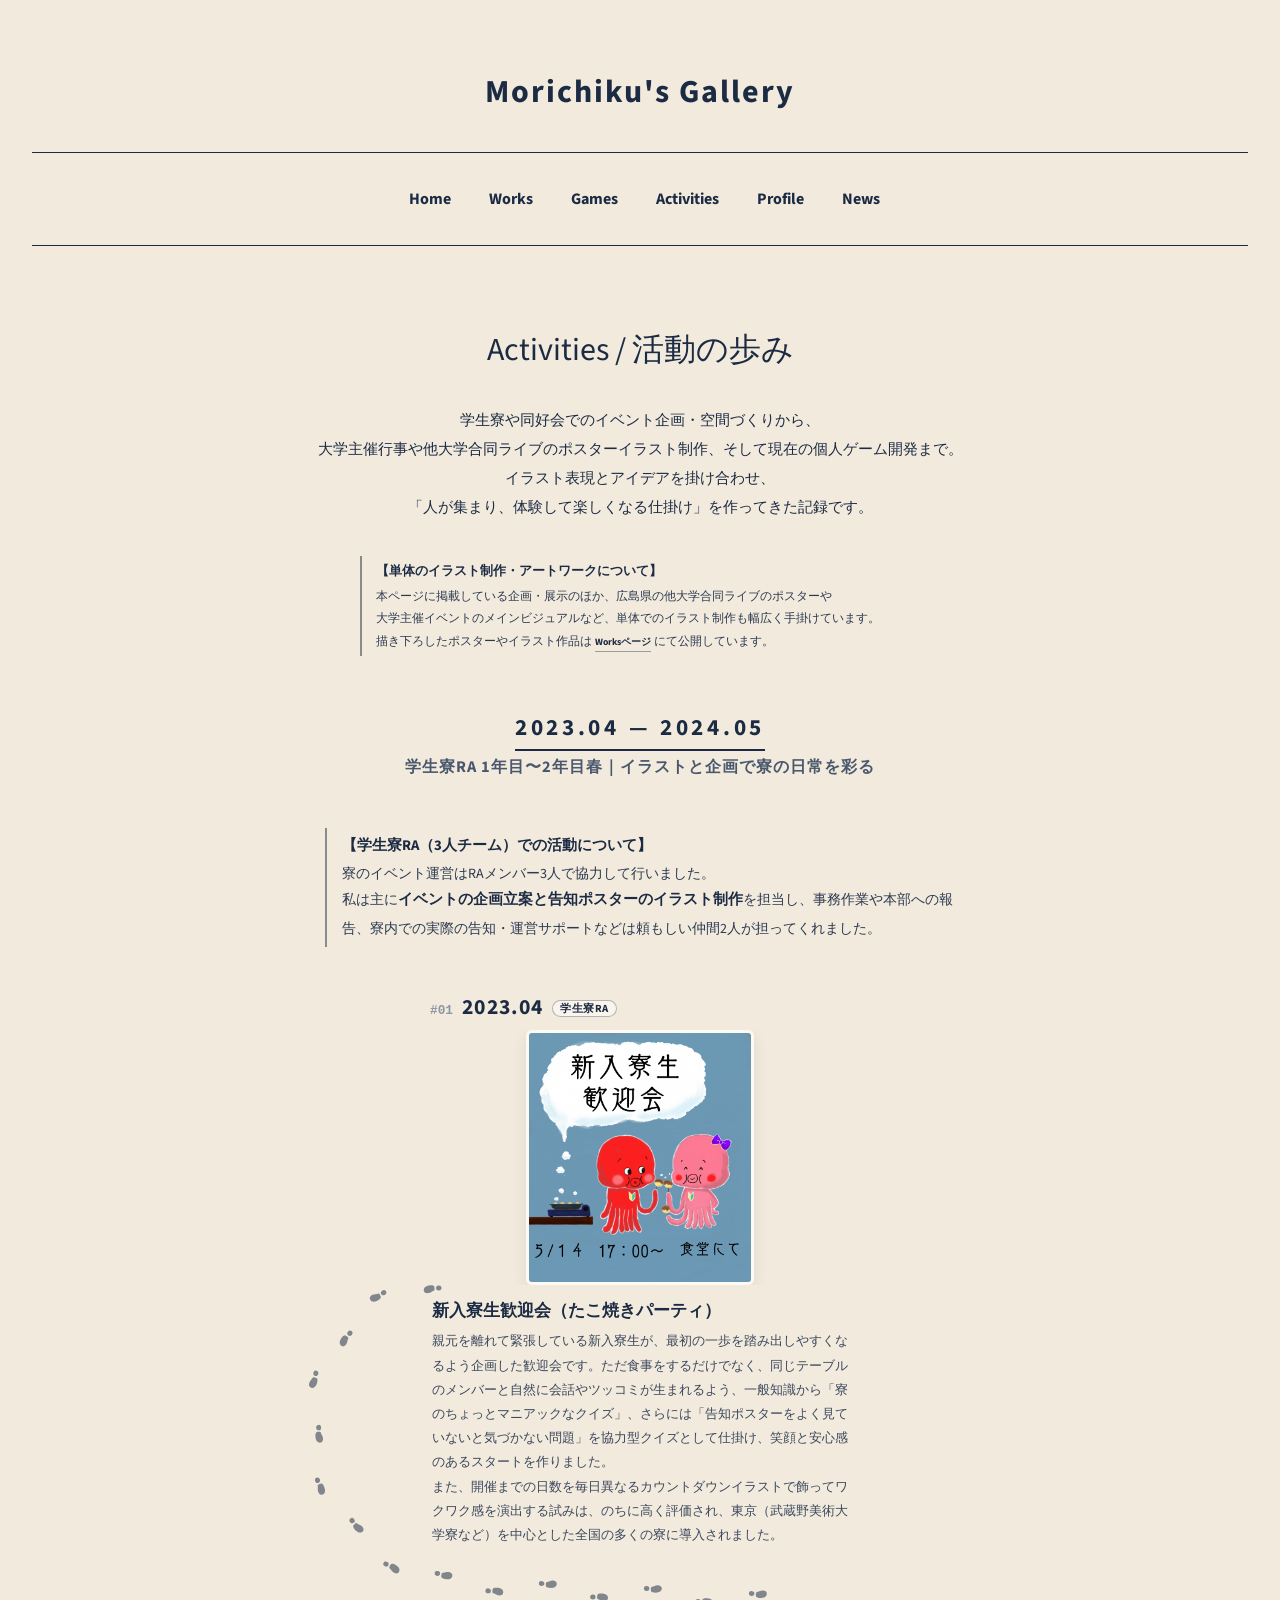
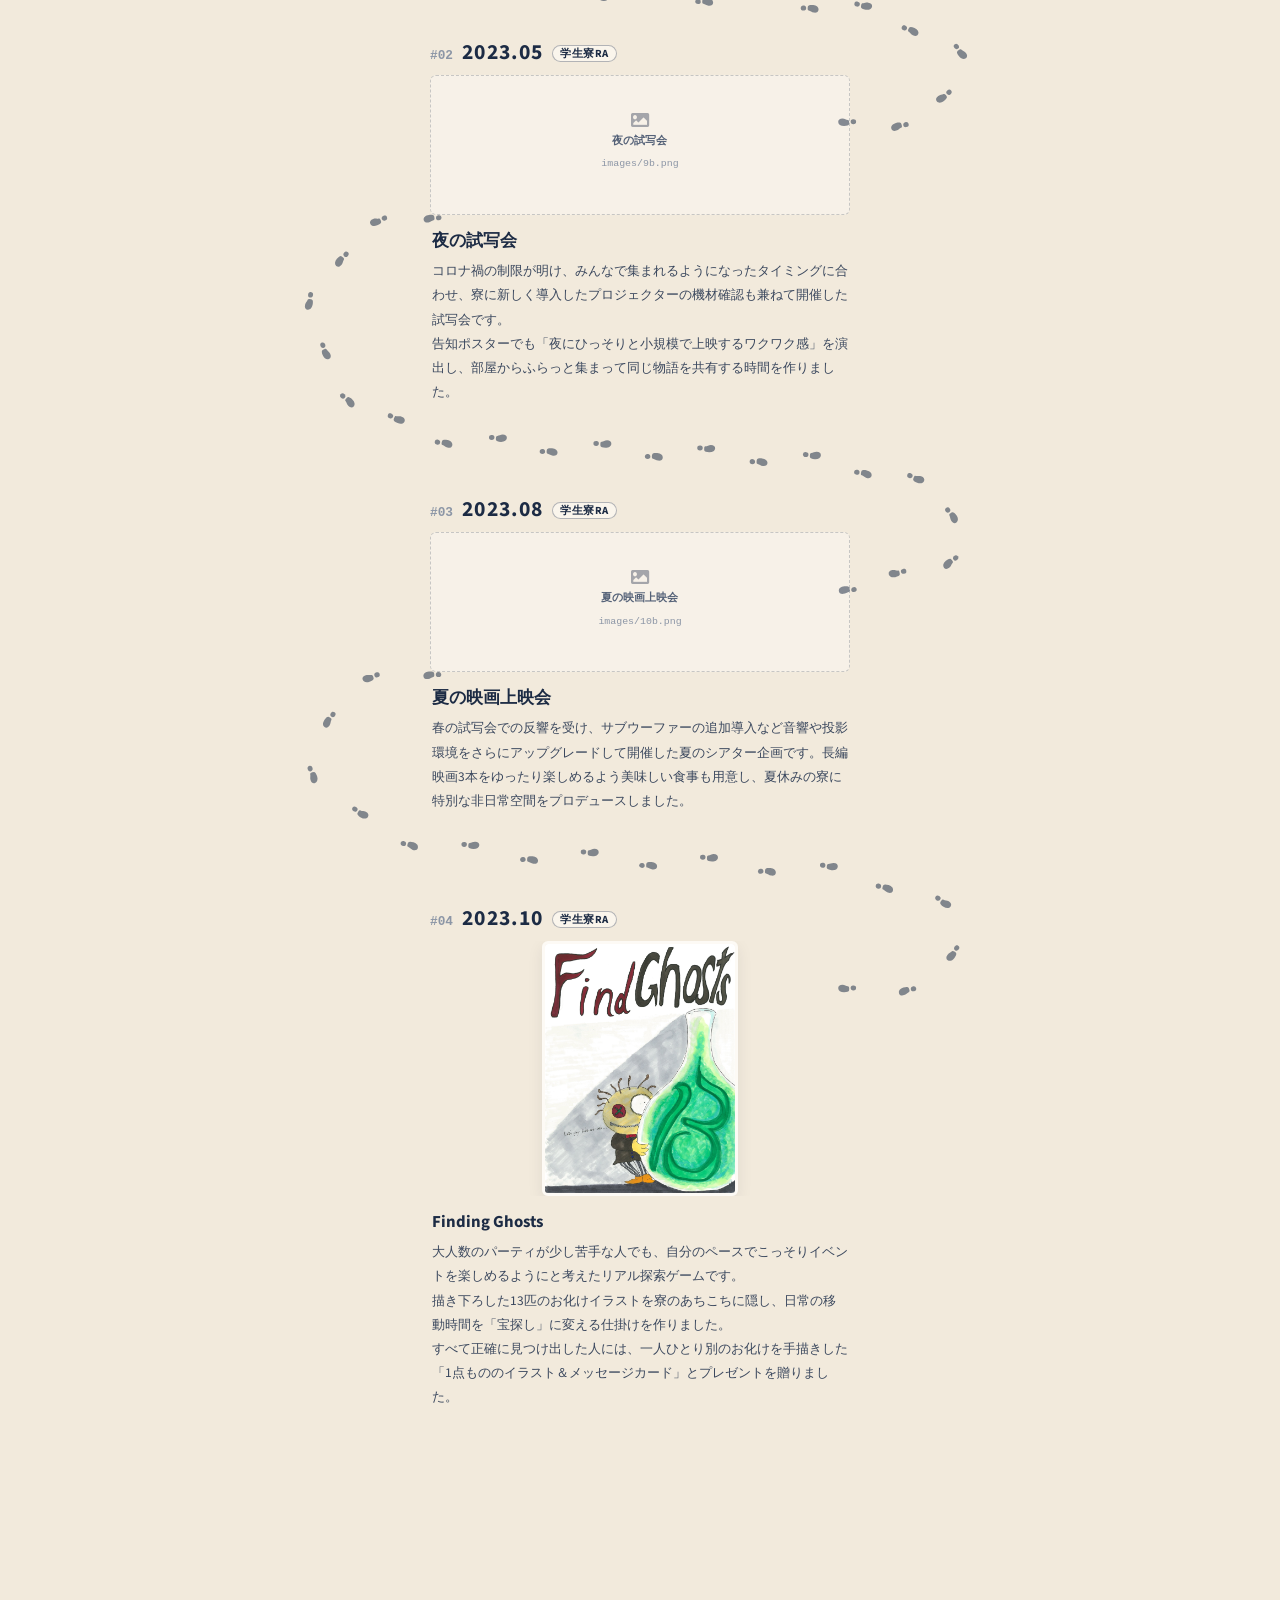
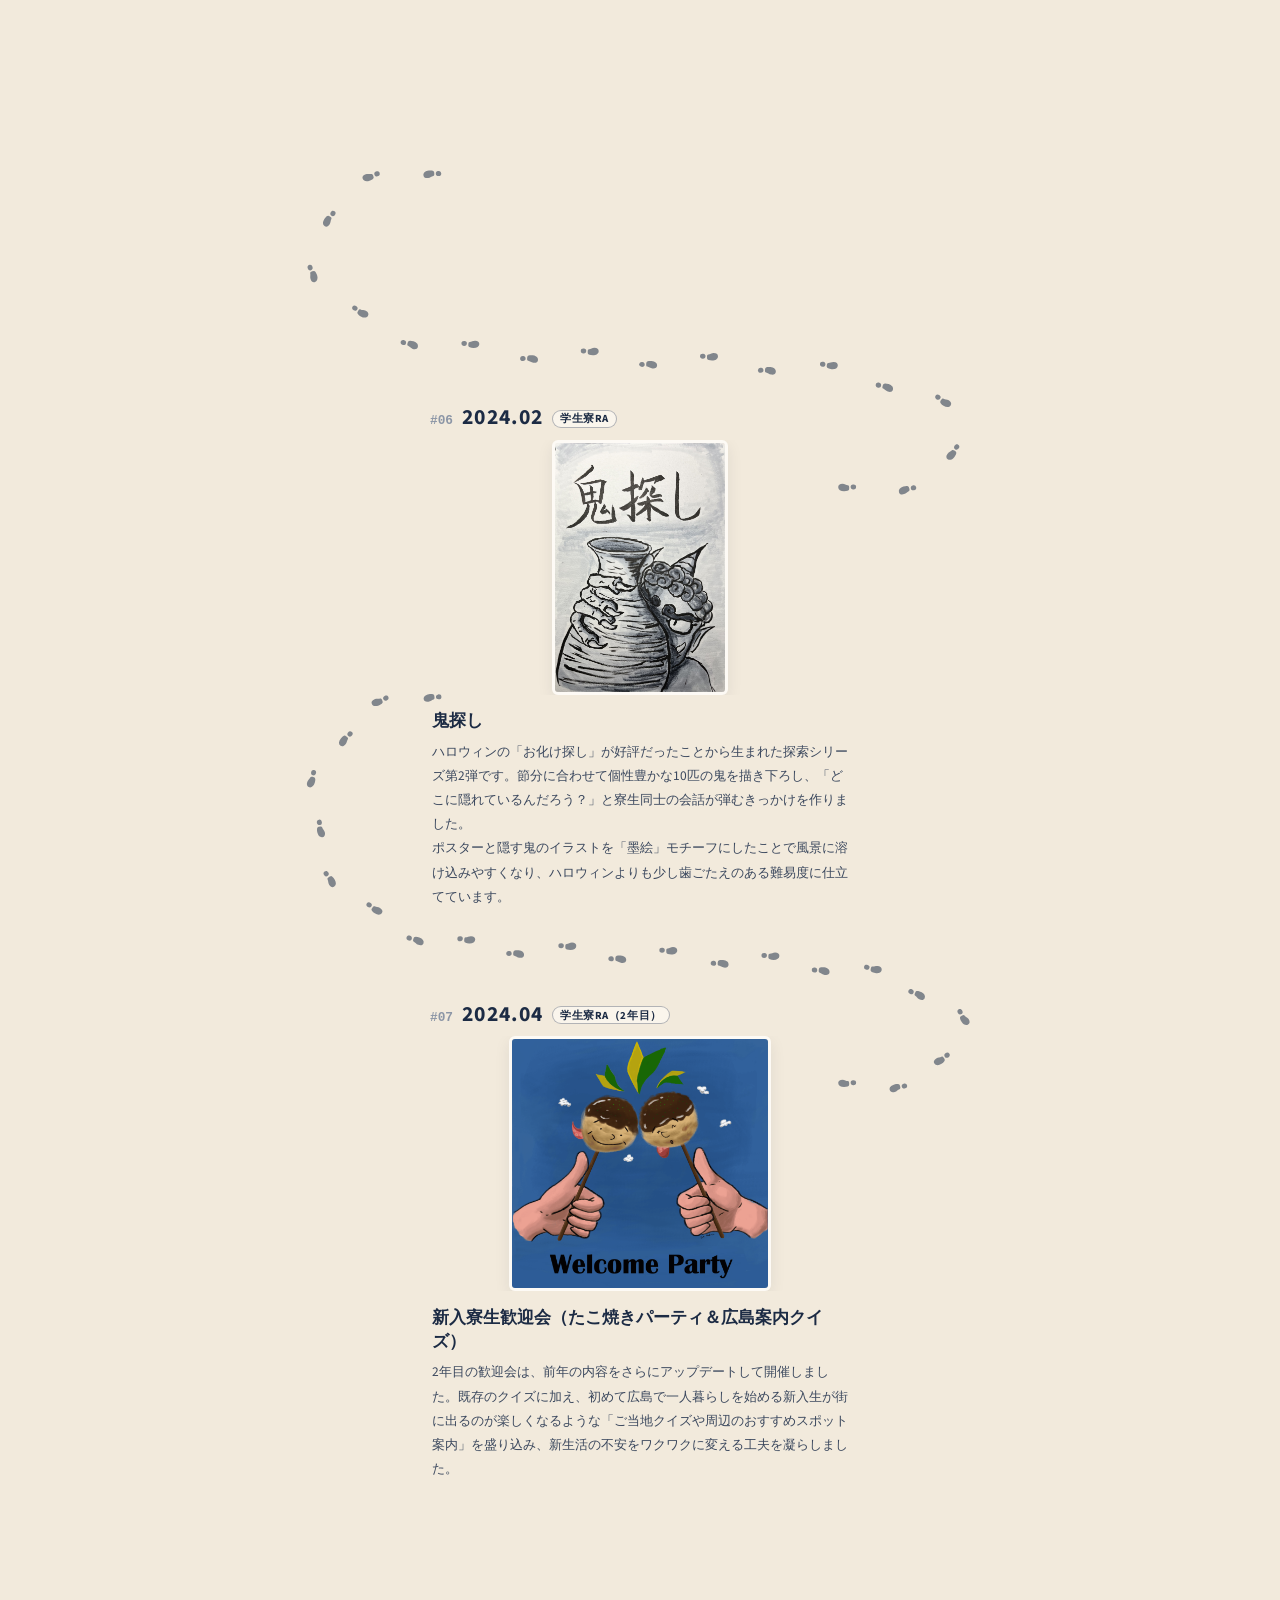
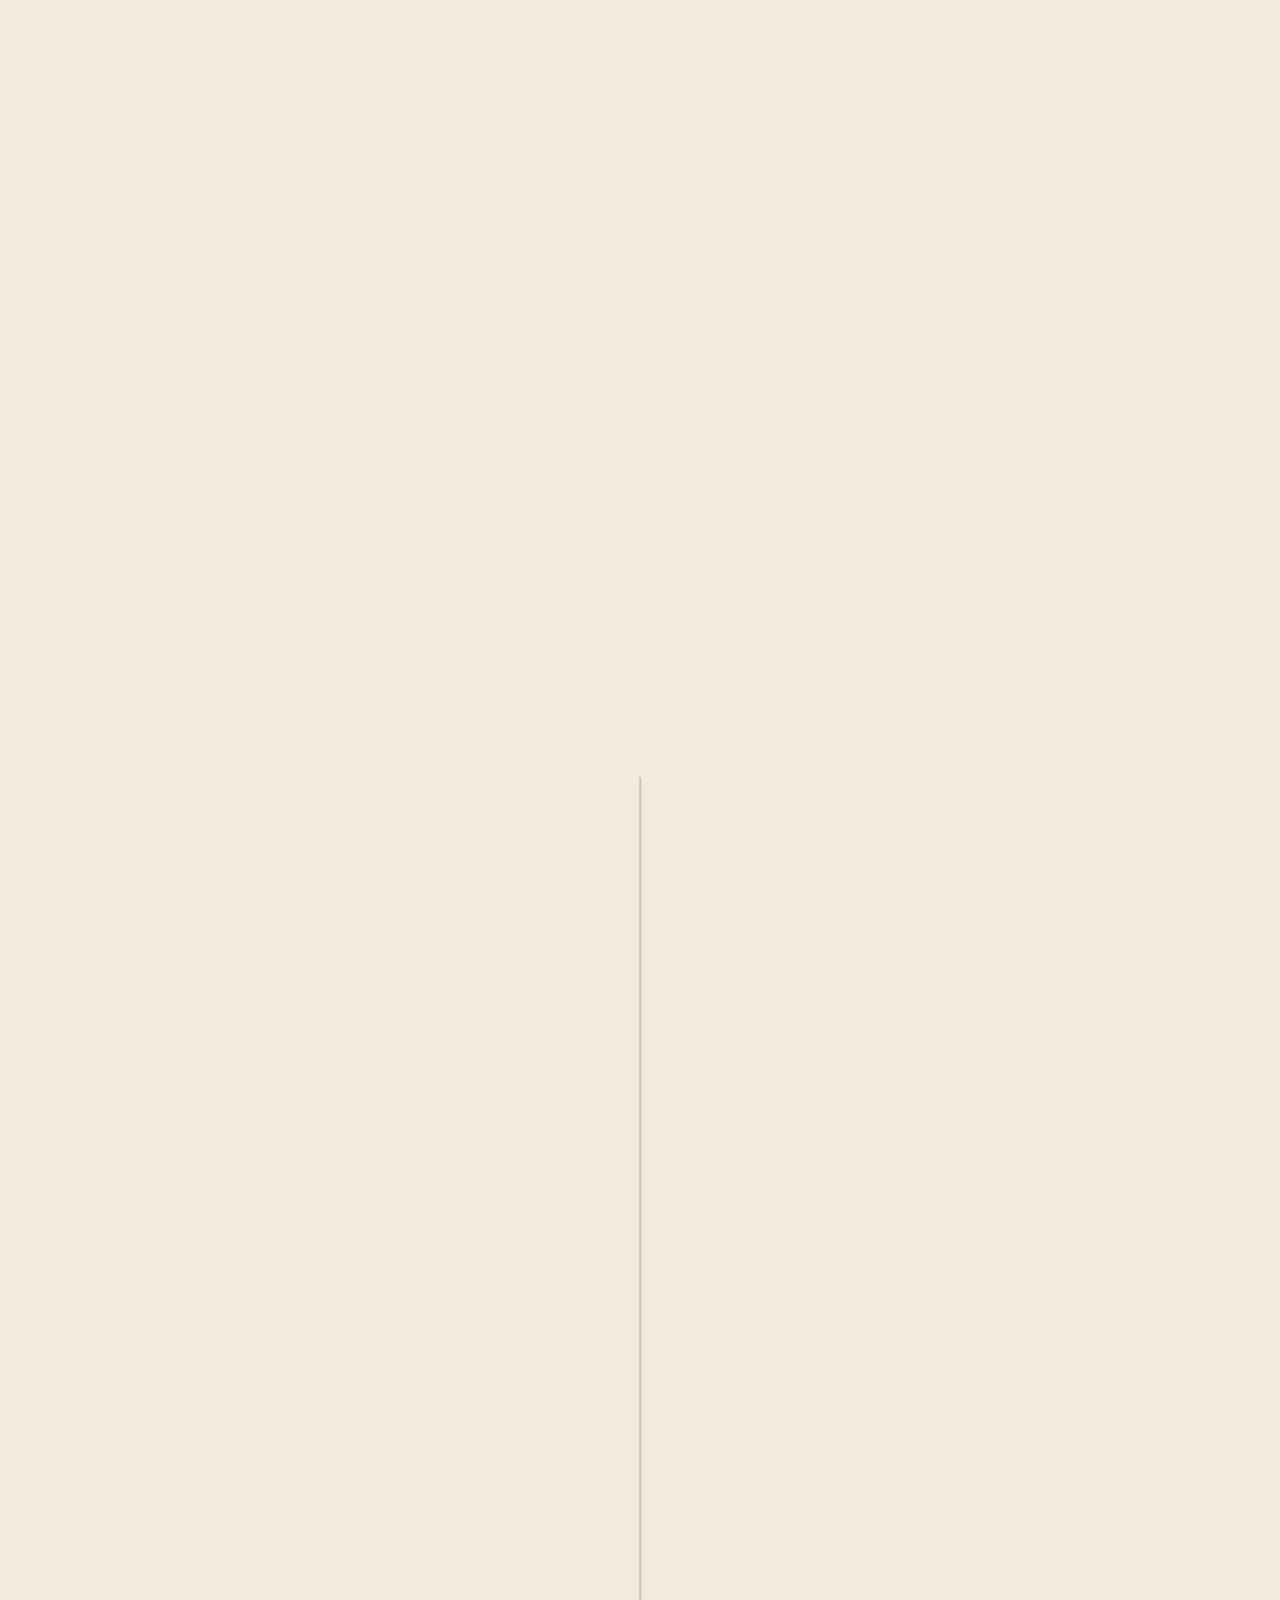
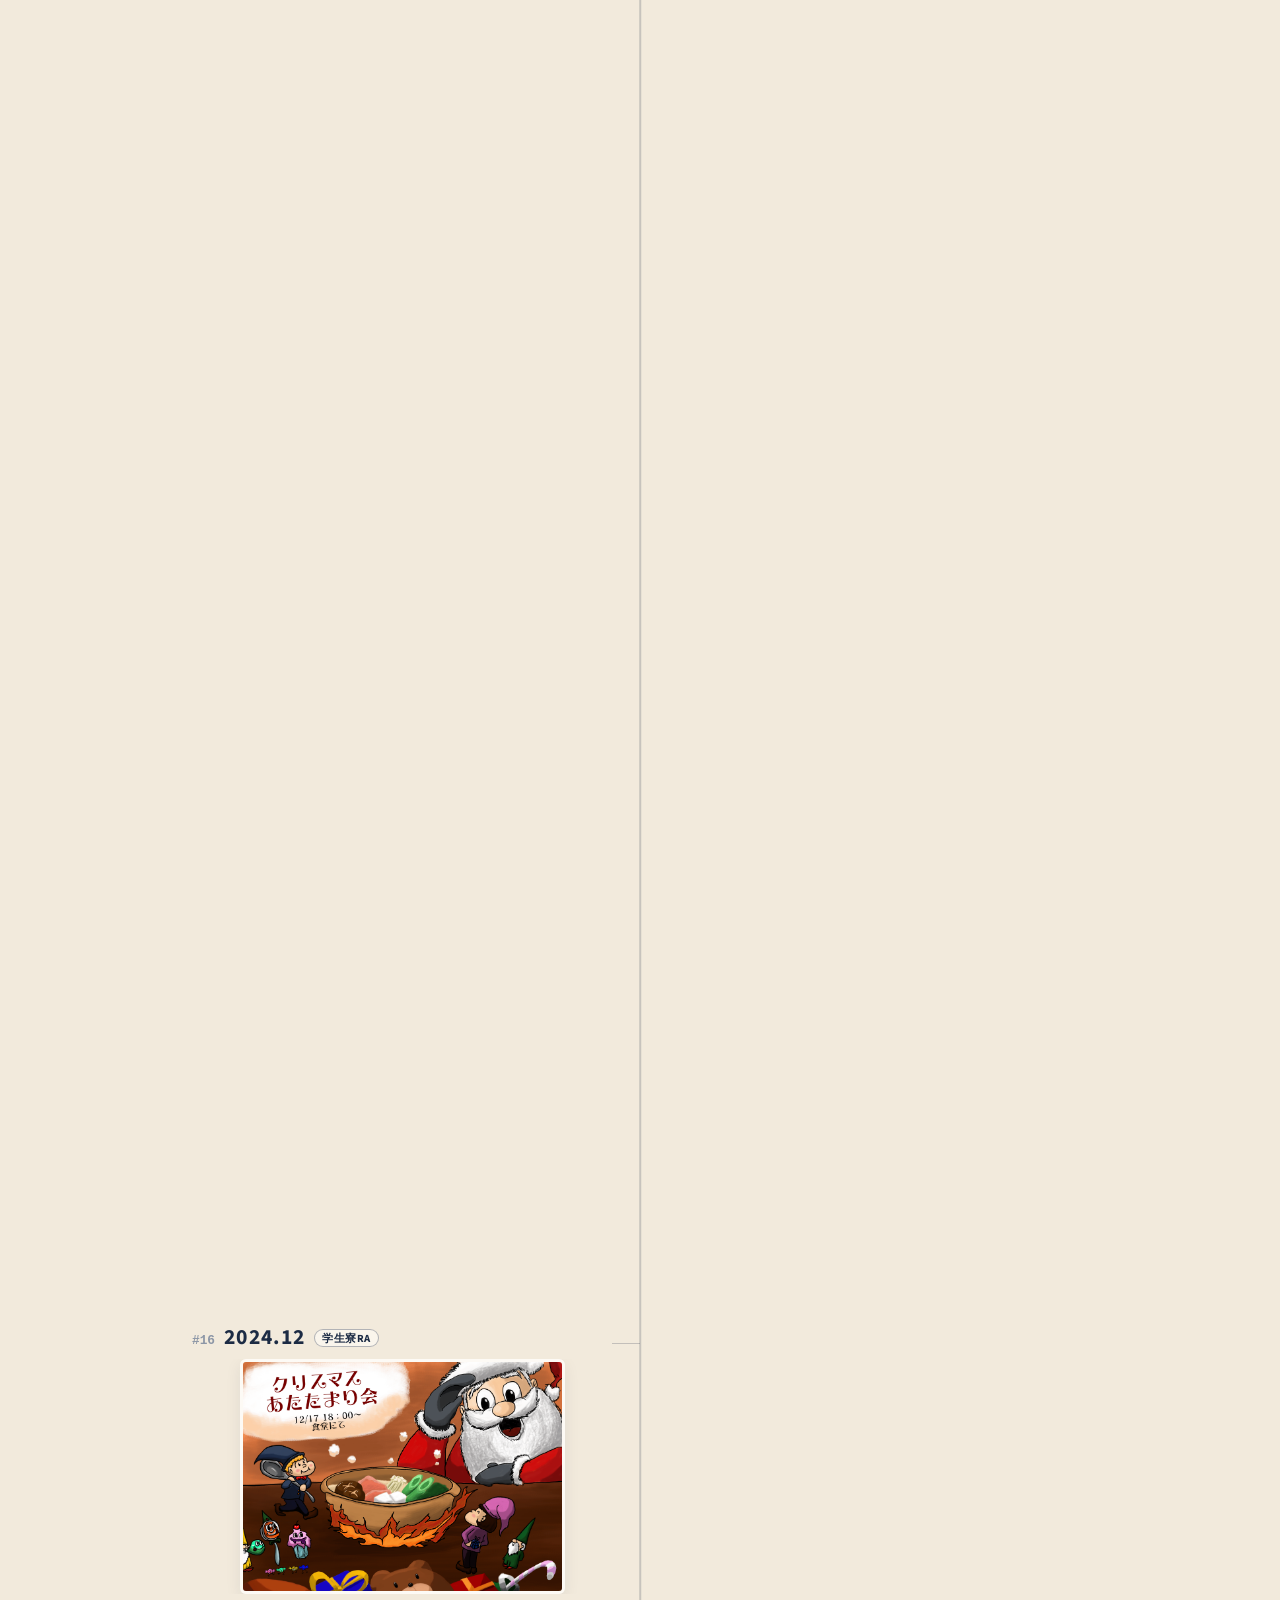
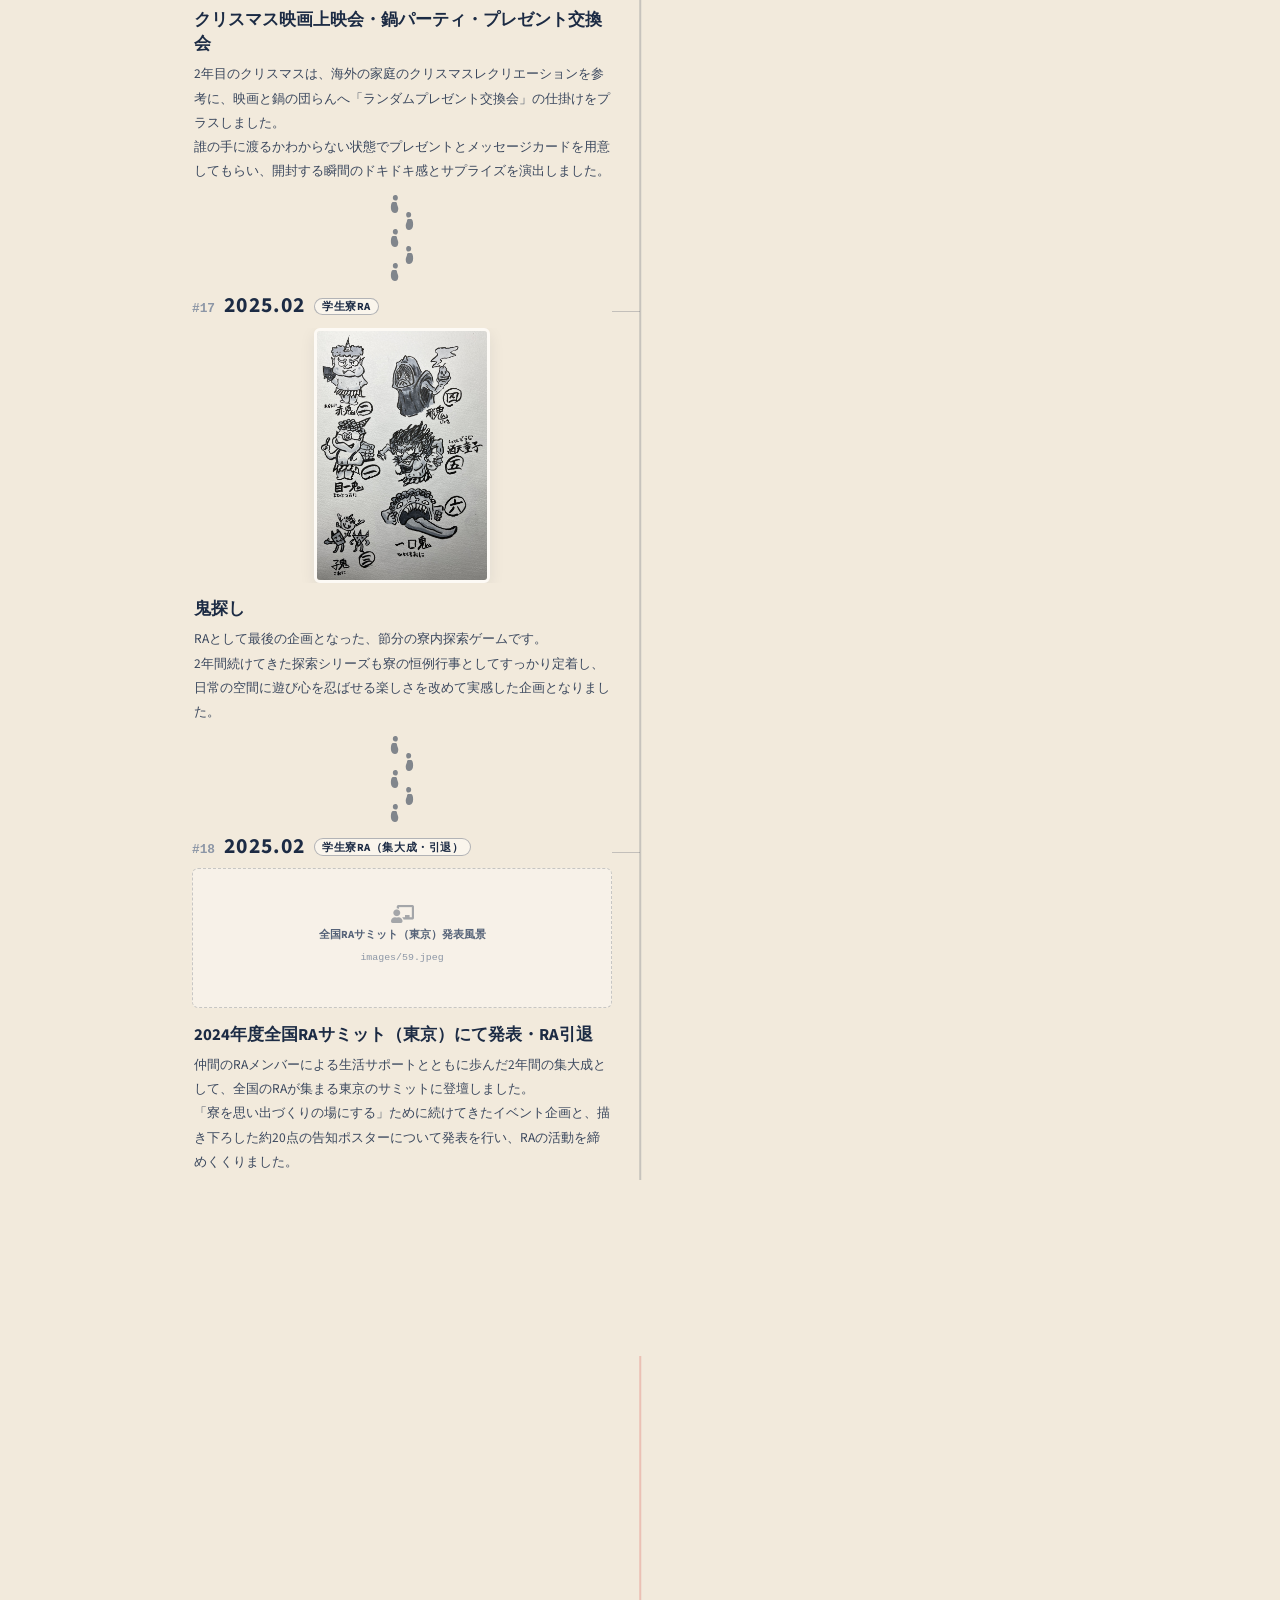
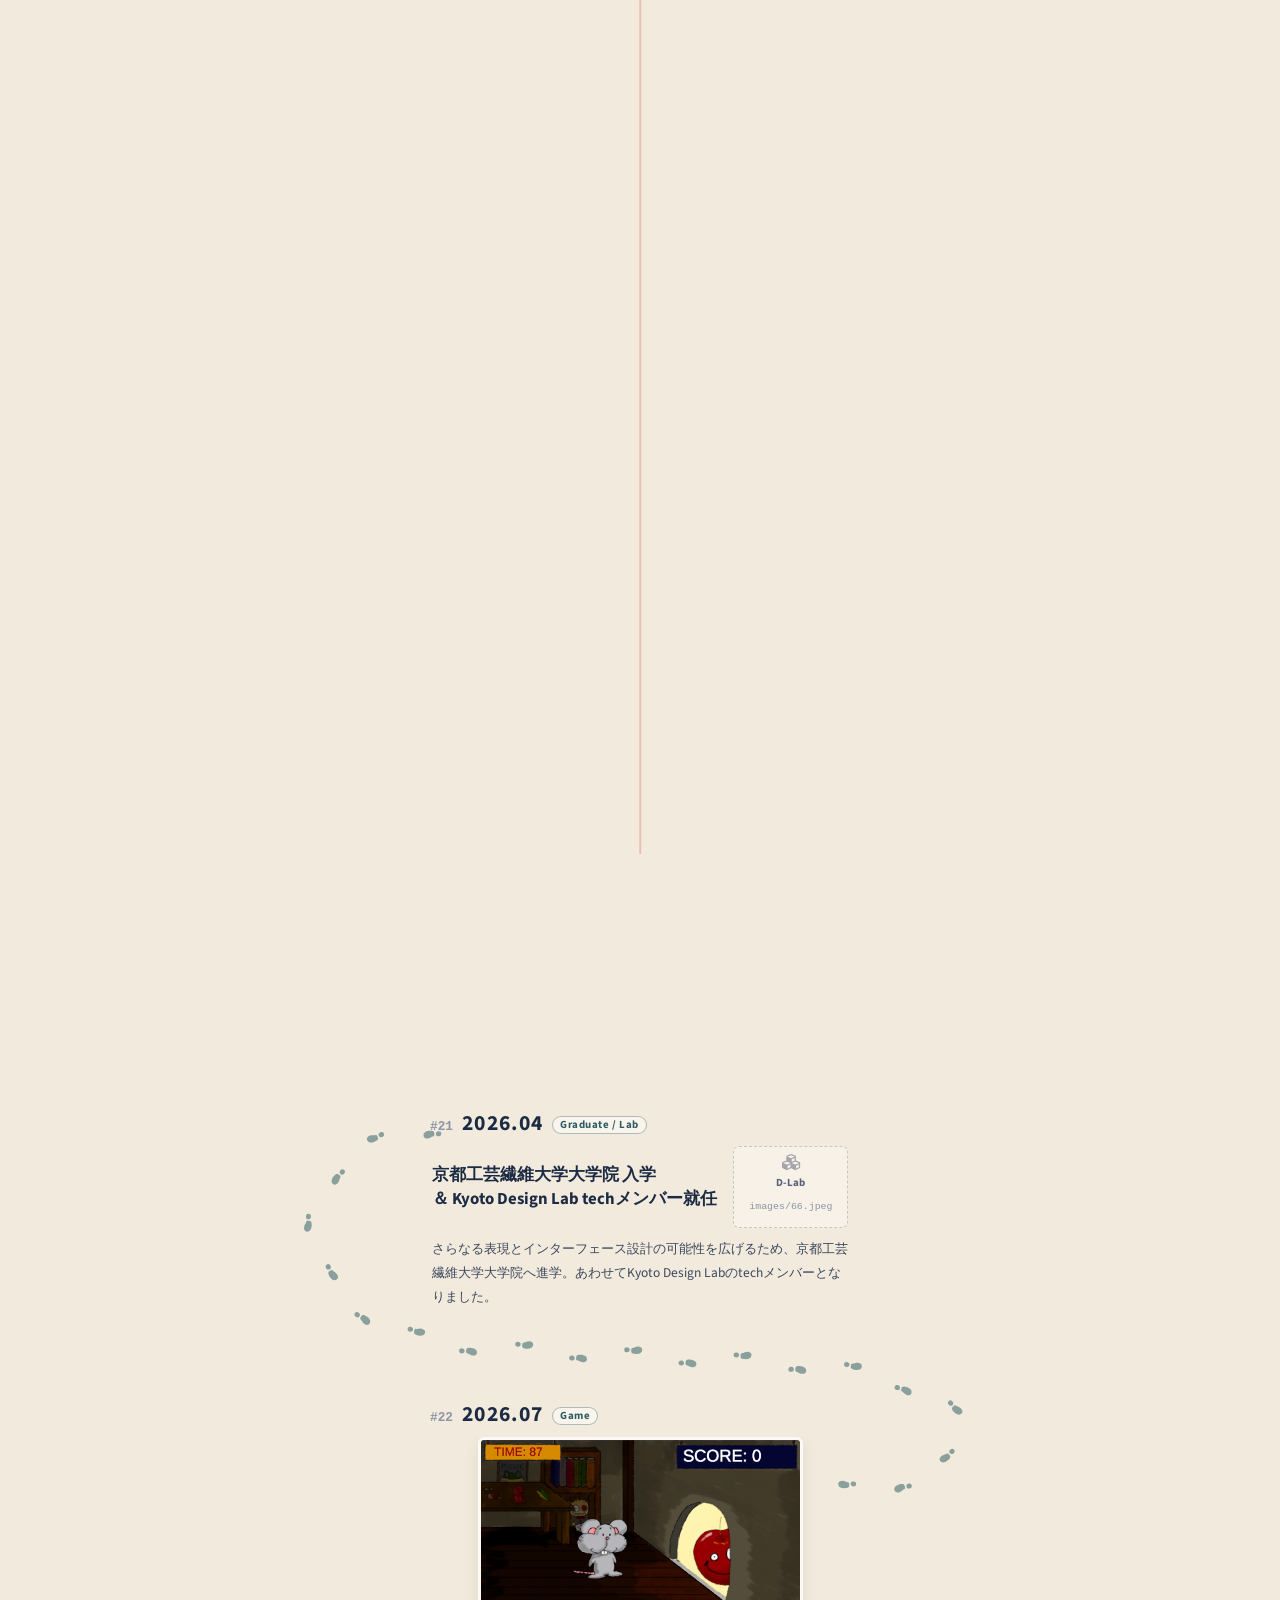
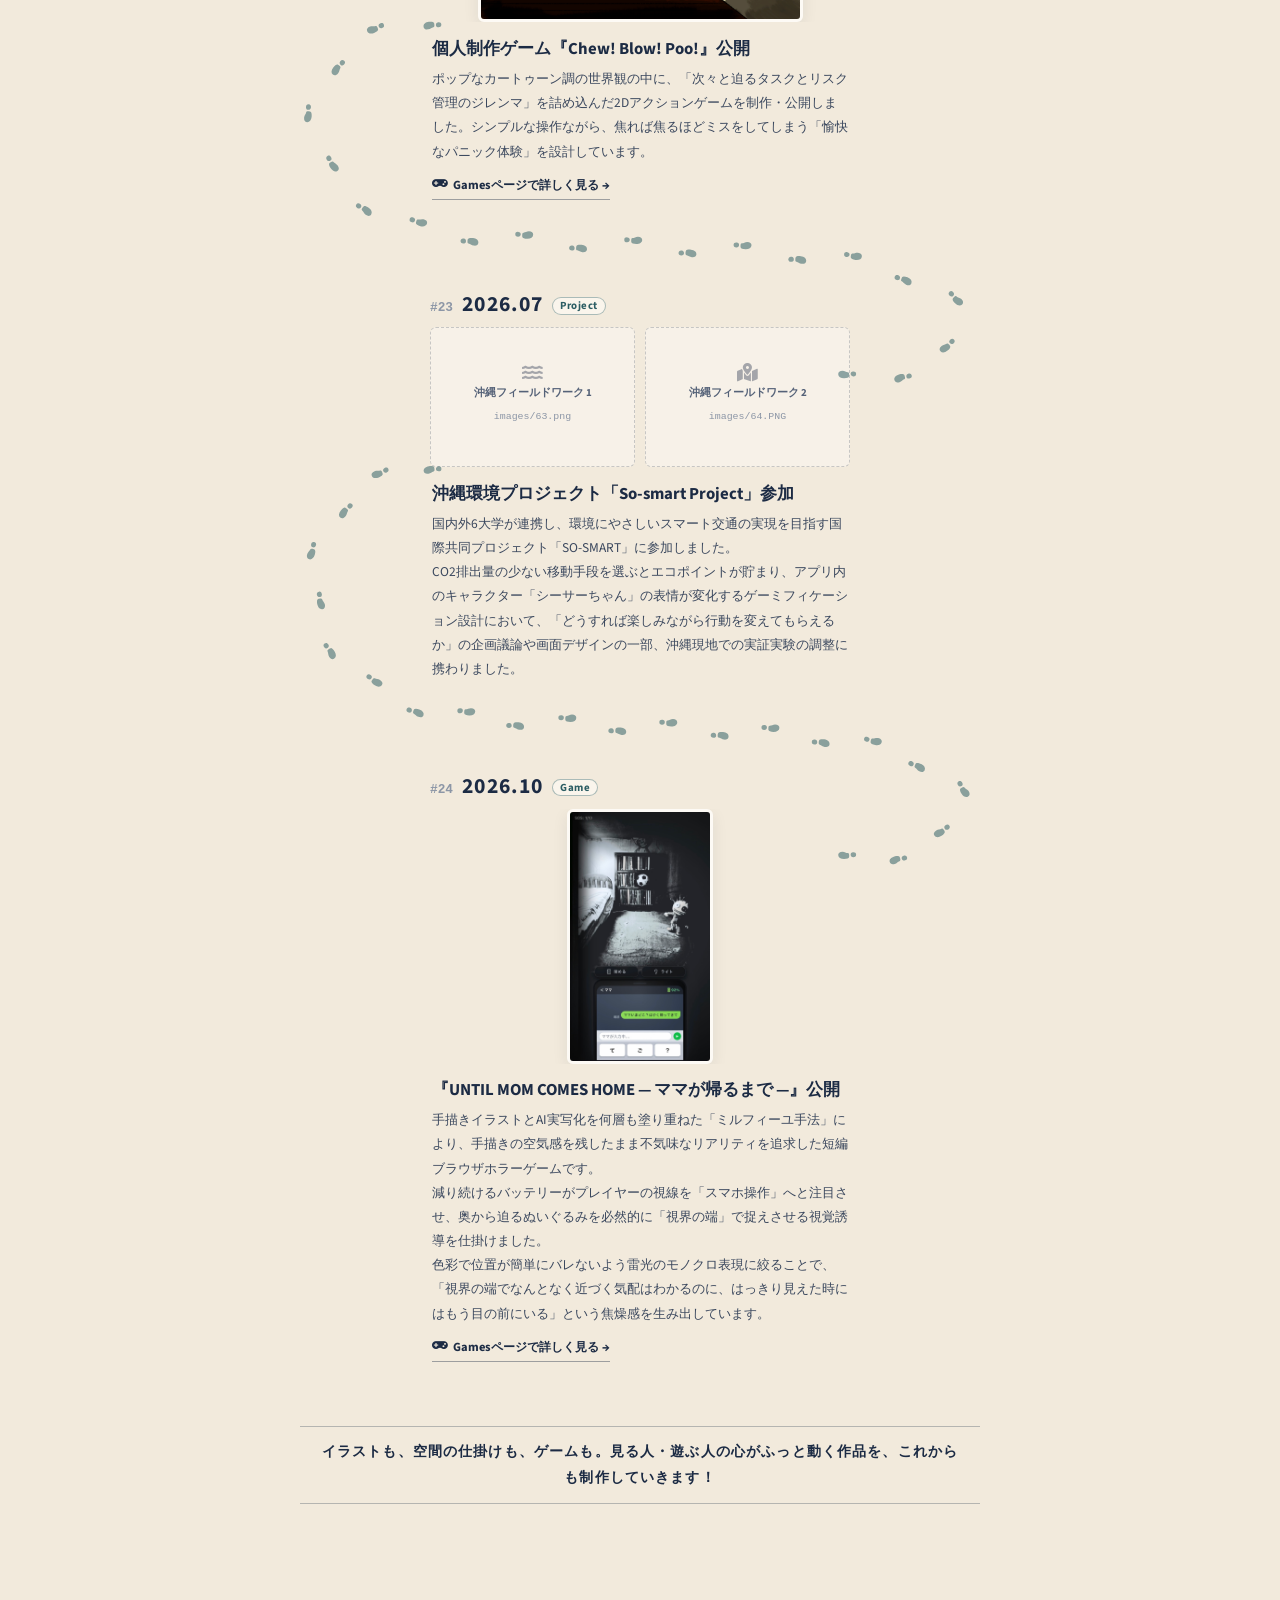
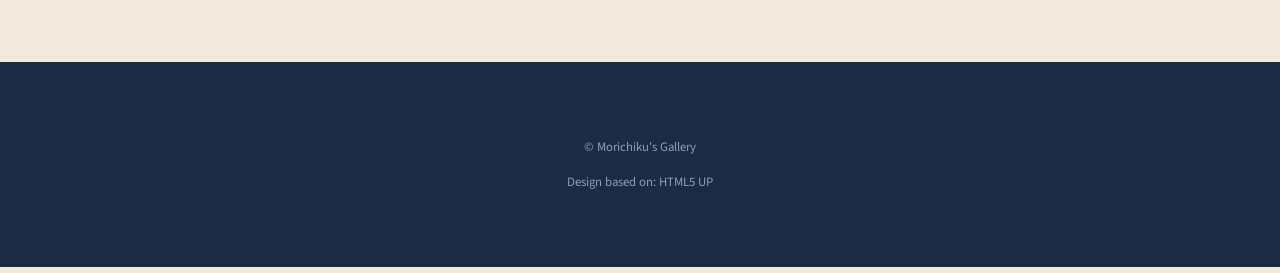
==== activities.html @ f057f8da "Create activities.html" ====
<!DOCTYPE HTML>
<html>
<head>
    <title>Activities - Morichiku's Gallery</title>
    <link rel="icon" type="image/png" href="images/kao.PNG">
    <link rel="apple-touch-icon" href="images/kao.PNG">
    <meta charset="utf-8" />
    <meta name="viewport" content="width=device-width, initial-scale=1, user-scalable=no" />
    <link rel="stylesheet" href="assets/css/main.css?v=3" />
    <style>
        /* =========================================
           Activities Page - Simplified & Clean Code
        ========================================= */
        body.page-activities { background-color: #f2eadc !important; }
        body.page-activities #main { max-width: 960px !important; }
        body.page-activities .global-nav a:hover { color: #d63d33; }
        body.page-activities .global-nav a::after { background-color: #d63d33; }

        .activities-intro {
            text-align: center;
            max-width: 660px;
            margin: 0 auto 2.5em auto;
            color: #1c2b44;
            font-size: 0.95em;
            line-height: 1.9;
        }
        /* 補足説明枠：基本スタイル */
        .team-credit-note {
            margin: -0.3em auto 3em auto;
            padding: 0.3em 0 0.3em 1.1em;
            border-left: 2.5px solid rgba(28, 43, 68, 0.5);
            line-height: 1.8;
            color: #2c3a52;
            position: relative;
            z-index: 2;
        }
        .team-credit-note strong {
            color: #1c2b44 !important;
            font-weight: bold;
            display: inline-block;
            margin-bottom: 0.2em;
        }
        /* 単体イラスト制作の補足枠：小さめ */
        .team-credit-note.note-artwork {
            max-width: 560px;
            font-size: 0.78em;
            border-left-width: 2px;
        }
        .team-credit-note.note-artwork strong {
            font-size: 1.02em;
        }
        /* 学生寮RA（3人チーム）の補足枠：単体イラスト枠より大きく、前回より少しだけ小さめ */
        .team-credit-note.note-ra-team {
            max-width: 630px;
            font-size: 0.88em;
        }
        .team-credit-note.note-ra-team strong {
            font-size: 1.05em;
        }

        .timeline-wrapper { position: relative; padding: 0.5em 0 2em 0; }

        /* フェーズ見出し（年代・サブタイトル）を大きめに調整 */
        .phase-divider {
            position: relative;
            z-index: 3;
            text-align: center;
            margin: 2.8em auto 2.4em auto;
            background: #f2eadc;
            padding: 0.8em 1.8em;
            display: table;
        }
        .phase-divider:first-child { margin-top: 0; }
        .phase-period {
            font-size: 1.45em;
            font-weight: bold;
            letter-spacing: 0.16em;
            color: #1c2b44;
            border-bottom: 2px solid #1c2b44;
            padding-bottom: 5px;
        }
        .phase-label {
            display: block;
            font-size: 1.02em;
            color: #4a586e;
            margin-top: 0.55em;
            letter-spacing: 0.06em;
            font-weight: bold;
        }

        .branch-guide {
            position: relative;
            z-index: 3;
            display: flex;
            justify-content: space-between;
            max-width: 520px;
            margin: -0.2em auto 1.8em auto;
            font-size: 0.82em;
            font-weight: bold;
            letter-spacing: 0.08em;
        }
        .branch-guide span { background: #f2eadc; padding: 0.15em 0.8em; }
        .branch-left { color: #1c2b44; }
        .branch-right { color: #d63d33; }

        /* 1列フェーズ（日付→画像→下に説明文） */
        .timeline-single {
            position: relative;
            z-index: 1;
            display: flex;
            flex-direction: column;
        }
        .timeline-single::before {
            display: none;
        }
        .timeline-parallel::before,
        .timeline-right-only::before {
            content: '';
            position: absolute;
            top: 0;
            bottom: 0;
            left: 50%;
            transform: translateX(-50%);
            width: 1.5px;
            background: rgba(28, 43, 68, 0.2);
            z-index: 0;
        }
        .timeline-right-only::before { background: rgba(214, 61, 51, 0.24); }

        .tl-node.center-node {
            width: calc(50% - 28px);
            margin: 0 auto;
            background: #f2eadc;
            padding: 0.4em 0;
            position: relative;
            z-index: 2;
        }

        /* 1列区間のS字足跡SVG */
        .s-curve-connector {
            width: 100%;
            height: 380px;
            margin-top: -185px;
            margin-bottom: -115px;
            display: block;
            position: relative;
            z-index: 3;
            pointer-events: none;
            overflow: visible;
        }

        .branch-connector-svg {
            width: 100%;
            max-width: 560px;
            height: 64px;
            margin: -0.4em auto 0.4em auto;
            display: block;
            position: relative;
            z-index: 2;
        }
        .branch-connector-svg .branch-line { fill: none; stroke-width: 1.5; }

        /* 2列並走フェーズ */
        .timeline-parallel,
        .timeline-right-only {
            position: relative;
            z-index: 1;
            display: grid;
            grid-template-columns: calc(50% - 28px) calc(50% - 28px);
            justify-content: space-between;
            align-items: stretch;
        }
        .timeline-right-only { align-items: start; }
        .parallel-stream-col { display: flex; flex-direction: column; width: 100%; }
        .parallel-stream-col.left-stream { grid-column: 1; }
        .parallel-stream-col.right-stream { grid-column: 2; }

        .tl-node.left-node,
        .tl-node.right-node { width: 100%; position: relative; z-index: 2; }
        .tl-node.left-node::before,
        .tl-node.right-node::before {
            content: '';
            position: absolute;
            top: 18px;
            width: 28px;
            height: 1px;
            background: rgba(28, 43, 68, 0.22);
            z-index: 1;
        }
        .tl-node.left-node::before { right: -28px; }
        .tl-node.right-node::before { left: -28px; background: rgba(214, 61, 51, 0.28); }

        .col-straight-steps {
            width: 240px;
            height: 100px;
            margin: 0.3em auto;
            display: block;
            overflow: visible;
        }
        .club-continuation-bridge {
            flex: 1;
            width: 100%;
            display: flex;
            justify-content: center;
            align-items: stretch;
            padding-top: 0.4em;
            min-height: 800px;
        }
        .club-continuous-svg { width: 240px; height: 100%; display: block; overflow: visible; }

        /* 足跡アニメーション（ゆっくり出現） */
        .step-fp, .bridge-step {
            opacity: 0;
            transform-box: fill-box;
            transform-origin: center;
            transform: scale(0.25);
            transition: opacity 0.9s cubic-bezier(0.22, 1, 0.36, 1),
                        transform 0.9s cubic-bezier(0.34, 1.56, 0.64, 1);
        }
        .observe-steps.is-visible .step-fp,
        .bridge-step.is-step-visible {
            opacity: 0.52;
            transform: scale(1);
        }
        .fp-ra { fill: #1c2b44; }
        .fp-club { fill: #d63d33; }
        .fp-grad { fill: #2c5d63; }

        /* ヘッダー・日付 */
        .node-meta {
            display: flex;
            align-items: baseline;
            flex-wrap: wrap;
            gap: 9px;
            margin-bottom: 0.55em;
            line-height: 1.2;
        }
        .node-num {
            font-family: "Courier New", monospace;
            font-size: 0.8em;
            font-weight: bold;
            color: #8c96a6;
        }
        .node-date {
            font-size: 1.35em;
            font-weight: bold;
            color: #1c2b44;
            letter-spacing: 0.06em;
            font-family: "Source Sans Pro", Helvetica, sans-serif;
        }
        .node-cat {
            font-size: 0.68em;
            font-weight: bold;
            padding: 0.12em 0.65em;
            border-radius: 20px;
            letter-spacing: 0.05em;
            transform: translateY(-2px);
        }
        .cat-ra { color: #1c2b44; border: 1px solid rgba(28, 43, 68, 0.32); background: rgba(253, 250, 245, 0.65); }
        .cat-club { color: #d63d33; border: 1px solid rgba(214, 61, 51, 0.38); background: rgba(253, 250, 245, 0.65); }
        .cat-grad { color: #2c5d63; border: 1px solid rgba(44, 93, 99, 0.38); background: rgba(253, 250, 245, 0.65); }

        /* 画像枠（元比率維持・1列と2列でサイズ統一） */
        .node-visuals {
            display: grid;
            gap: 10px;
            margin-bottom: 0.9em;
            align-items: start;
        }
        .node-visuals.cols-1 { grid-template-columns: 1fr; }
        .node-visuals.cols-2 { grid-template-columns: repeat(2, 1fr); }
        /* 同好会展示用：上1枚＋下2枚 */
        .node-visuals.cols-3 { grid-template-columns: repeat(2, 1fr); gap: 10px; }
        .node-visuals.cols-3 .visual-frame:first-child { grid-column: 1 / -1; }
        /* ハロウィン3大企画ポスター用：横3枚並び */
        .node-visuals.cols-3-row { grid-template-columns: repeat(3, 1fr); gap: 8px; align-items: center; }

        .node-sub-visuals {
            display: grid;
            grid-template-columns: repeat(2, 1fr);
            gap: 10px;
            width: 84%;
            margin: -0.2em auto 0.9em auto;
        }
        .visual-frame {
            position: relative;
            width: 100%;
            border-radius: 6px;
            overflow: hidden;
            display: flex;
            align-items: center;
            justify-content: center;
        }
        .visual-frame img {
            width: auto;
            max-width: 325px;
            height: auto;
            max-height: 255px;
            border-radius: 6px;
            border: 3px solid #fdfaf5;
            box-shadow: 0 5px 16px rgba(28, 43, 68, 0.08);
            display: block;
            margin: 0 auto;
        }
        .node-visuals.cols-3 .visual-frame:first-child img { max-width: 325px; max-height: 245px; }
        .node-visuals.cols-2 .visual-frame img,
        .node-visuals.cols-3 .visual-frame:not(:first-child) img { max-width: 100%; max-height: 185px; }
        .node-visuals.cols-3-row .visual-frame img { max-width: 100%; max-height: 165px; }
        .node-sub-visuals .visual-frame img { max-width: 100%; max-height: 135px; }

        /* Kyoto Design Lab（#21）：タイトルのすぐ右隣に小さな画像枠を配置 */
        .lab-title-row {
            display: flex;
            align-items: center;
            justify-content: space-between;
            gap: 14px;
            margin-bottom: 0.55em;
        }
        .lab-title-row .node-title {
            margin: 0 !important;
            flex: 1;
        }
        .lab-title-row .small-lab-inline {
            width: auto;
            max-width: 125px;
            flex-shrink: 0;
        }
        .lab-title-row .small-lab-inline img {
            max-width: 125px;
            max-height: 88px;
            border-width: 2.5px;
        }
        .lab-title-row .small-lab-inline.is-placeholder {
            width: 115px;
            min-height: 76px;
            padding: 0.4em;
        }
        /* スマホ表示時の2列区間見出しラベル（PCでは非表示） */
        .mobile-stream-label {
            display: none;
        }

        .visual-frame.is-placeholder {
            background: rgba(253, 250, 245, 0.45);
            border: 1.5px dashed rgba(28, 43, 68, 0.22);
            min-height: 140px;
            flex-direction: column;
            padding: 1em 0.6em;
            text-align: center;
        }
        .node-sub-visuals .visual-frame.is-placeholder { min-height: 92px; padding: 0.6em; }
        .placeholder-info { display: none; flex-direction: column; align-items: center; }
        .visual-frame.is-placeholder .placeholder-info { display: flex; }
        .placeholder-info i { font-size: 1.15em; color: rgba(28, 43, 68, 0.38); margin-bottom: 0.25em; }
        .placeholder-info span { font-size: 0.68em; line-height: 1.35; color: #556278; font-weight: bold; }
        .placeholder-info small { margin-top: 2px; font-family: "Courier New", monospace; font-size: 0.62em; color: #8c96a6; }

        .node-body { padding: 0 0.1em; }
        .node-title { font-size: 1.05em; font-weight: bold; color: #1c2b44 !important; margin: 0 0 0.35em 0; line-height: 1.45; }
        .node-desc { font-size: 0.84em; line-height: 1.8; color: #3b485e; margin: 0; }
        .node-link {
            display: inline-flex;
            align-items: center;
            gap: 5px;
            margin-top: 0.55em;
            font-size: 0.78em;
            font-weight: bold;
            color: #1c2b44;
            border-bottom: 1px solid rgba(28, 43, 68, 0.4);
        }
        .node-link:hover { color: #d63d33 !important; border-bottom-color: #d63d33; }

        /* 一番下の細い一言メッセージ */
        .activities-closing-line {
            max-width: 680px;
            margin: 4em auto 1em auto;
            padding: 0.85em 1.5em;
            border-top: 1px solid rgba(28, 43, 68, 0.28);
            border-bottom: 1px solid rgba(28, 43, 68, 0.28);
            text-align: center;
            font-size: 0.9em;
            font-weight: bold;
            color: #1c2b44;
            letter-spacing: 0.08em;
            line-height: 1.8;
            position: relative;
            z-index: 2;
        }

        /* ゆっくりフェードイン（3.2秒） */
        .fade-in-up {
            opacity: 0;
            filter: blur(6px);
            transform: translateY(30px);
            transition: opacity 3.2s cubic-bezier(0.22, 1, 0.36, 1),
                        filter 3.2s cubic-bezier(0.22, 1, 0.36, 1),
                        transform 3.2s cubic-bezier(0.22, 1, 0.36, 1);
        }
        .fade-in-up.is-visible { opacity: 1 !important; filter: blur(0) !important; transform: translateY(0) !important; }

        @media screen and (max-width: 768px) {
            .branch-connector-svg, .branch-guide, .club-continuation-bridge { display: none; }
            .timeline-parallel::before, .timeline-right-only::before { left: 10px; transform: none; }
            .phase-divider { text-align: center; margin: 2.2em auto 1.6em auto; padding: 0.5em 0.8em; display: block; }
            .phase-period { font-size: 1.2em; }
            .phase-label { font-size: 0.86em; }
            .team-credit-note.note-artwork { font-size: 0.76em; }
            .team-credit-note.note-ra-team { font-size: 0.84em; }
            .timeline-single { display: flex; flex-direction: column; gap: 0.5em; padding-left: 0; }
            .timeline-parallel, .timeline-right-only { display: flex; flex-direction: column; gap: 1.8em; padding-left: 26px; }
            .parallel-stream-col { gap: 0.6em; }
            .mobile-stream-label {
                display: inline-block;
                font-size: 0.82em;
                font-weight: bold;
                padding: 0.25em 0.9em;
                border-radius: 20px;
                margin: 0.8em 0 0.6em 0;
                align-self: flex-start;
            }
            .mobile-stream-label.label-ra { background: rgba(28, 43, 68, 0.1); color: #1c2b44; }
            .mobile-stream-label.label-club { background: rgba(214, 61, 51, 0.12); color: #d63d33; margin-top: 2em; }
            .tl-node.center-node, .tl-node.left-node, .tl-node.right-node { width: 100%; max-width: 100%; margin: 0; padding: 0; }
            .tl-node.left-node::before, .tl-node.right-node::before { left: -16px; right: auto; width: 12px; }
            .s-curve-connector { height: 76px !important; margin: 0.2em auto !important; max-width: 240px; }
            .col-straight-steps { height: 72px; margin: 0.2em auto; }
            .node-sub-visuals { width: 92%; }
            .visual-frame img { max-width: 100%; max-height: 230px; }
            .node-visuals.cols-3-row .visual-frame img { max-height: 125px; }
            .lab-title-row { gap: 10px; }
            .lab-title-row .small-lab-inline { max-width: 100px; }
            .lab-title-row .small-lab-inline img { max-width: 100px; max-height: 72px; }
        }
    </style>
</head>
<body class="page-activities">
    <!-- 左足・右足シルエット定義 -->
    <svg style="display: none;" xmlns="http://www.w3.org/2000/svg">
        <symbol id="foot-left" viewBox="0 0 22 40">
            <path d="M11,2 C7.5,2 5.5,4.2 5.8,8 C6.1,11.5 8.2,13 11.2,13 C14,13 15.5,11.2 15.8,8 C16,4.2 14.2,2 11,2 Z" />
            <path d="M6.2,16.5 C4.2,17 3,21 3.2,26.5 C3.5,33.5 6.8,38 11.8,38 C16.2,38 18.5,34.5 18.2,29 C17.9,24.5 15.2,22 14.8,18.5 C14.5,16.5 13,16 10.5,16 C8.2,16 7.2,16.2 6.2,16.5 Z" />
        </symbol>
        <symbol id="foot-right" viewBox="0 0 22 40">
            <path d="M11,2 C7.8,2 6,4.2 6.2,8 C6.5,11.2 8,13 10.8,13 C13.8,13 15.9,11.5 16.2,8 C16.5,4.2 14.5,2 11,2 Z" />
            <path d="M15.8,16.5 C14.8,16.2 13.8,16 11.5,16 C9,16 7.5,16.5 7.2,18.5 C6.8,22 4.1,24.5 3.8,29 C3.5,34.5 5.8,38 10.2,38 C15.2,38 18.5,33.5 18.8,26.5 C19,21 17.8,17 15.8,16.5 Z" />
        </symbol>
    </svg>

    <div class="page-transition-wrap">
        <div class="transition-left"></div>
        <div class="transition-right"></div>
        <div class="transition-message">
            <div class="transition-avatar"><img src="images/tori.png" alt="Avatar"></div>
        </div>
    </div>

    <header id="header">
        <div class="inner"><h1>Morichiku's Gallery</h1></div>
        <nav>
            <ul class="global-nav">
                <li><a href="index.html">Home</a></li>
                <li><a href="works.html">Works</a></li>
                <li><a href="games.html">Games</a></li>
                <li><a href="activities.html">Activities</a></li>
                <li><a href="profile.html">Profile</a></li>
                <li><a href="news.html">News</a></li>
            </ul>
        </nav>
    </header>

    <div id="main">
        <section id="activities-section">
            <header class="major fade-in-up" style="text-align: center; margin-bottom: 1.5em;">
                <h2>Activities / 活動の歩み</h2>
            </header>

            <p class="activities-intro fade-in-up">
                学生寮や同好会でのイベント企画・空間づくりから、<br>大学主催行事や他大学合同ライブのポスターイラスト制作、そして現在の個人ゲーム開発まで。<br>
                イラスト表現とアイデアを掛け合わせ、<br>「人が集まり、体験して楽しくなる仕掛け」を作ってきた記録です。
            </p>

            <div class="team-credit-note note-artwork fade-in-up">
                <strong>【単体のイラスト制作・アートワークについて】</strong><br>
                本ページに掲載している企画・展示のほか、広島県の他大学合同ライブのポスターや<br>大学主催イベントのメインビジュアルなど、単体でのイラスト制作も幅広く手掛けています。<br>描き下ろしたポスターやイラスト作品は <a href="works.html" class="node-link" style="margin-top: 0;">Worksページ</a> にて公開しています。
            </div>

            <div class="timeline-wrapper">

                <!-- Phase 1: 2023.04 〜 2024.05（1列：日付→画像→下に説明文） -->
                <div class="phase-divider fade-in-up">
                    <span class="phase-period">2023.04 — 2024.05</span>
                    <span class="phase-label">学生寮RA 1年目〜2年目春｜イラストと企画で寮の日常を彩る</span>
                </div>

                <div class="team-credit-note note-ra-team fade-in-up">
                    <strong>【学生寮RA（3人チーム）での活動について】</strong><br>
                    寮のイベント運営はRAメンバー3人で協力して行いました。<br>私は主に<strong>イベントの企画立案と告知ポスターのイラスト制作</strong>を担当し、事務作業や本部への報告、寮内での実際の告知・運営サポートなどは頼もしい仲間2人が担ってくれました。
                </div>

                <div class="timeline-single">
                    <!-- #01 -->
                    <div class="tl-node center-node fade-in-up">
                        <div class="node-meta"><span class="node-num">#01</span><span class="node-date">2023.04</span><span class="node-cat cat-ra">学生寮RA</span></div>
                        <div class="node-visuals cols-1">
                            <div class="visual-frame">
                                <img src="images/2b.png" alt="新入寮生歓迎会" onerror="this.parentElement.classList.add('is-placeholder'); this.style.display='none';" />
                                <div class="placeholder-info"><i class="fas fa-image"></i><span>歓迎会</span><small>images/2b.png</small></div>
                            </div>
                        </div>
                        <div class="node-body">
                            <h3 class="node-title">新入寮生歓迎会（たこ焼きパーティ）</h3>
                            <p class="node-desc">親元を離れて緊張している新入寮生が、最初の一歩を踏み出しやすくなるよう企画した歓迎会です。ただ食事をするだけでなく、同じテーブルのメンバーと自然に会話やツッコミが生まれるよう、一般知識から「寮のちょっとマニアックなクイズ」、さらには「告知ポスターをよく見ていないと気づかない問題」を協力型クイズとして仕掛け、笑顔と安心感のあるスタートを作りました。<br>また、開催までの日数を毎日異なるカウントダウンイラストで飾ってワクワク感を演出する試みは、のちに高く評価され、東京（武蔵野美術大学寮など）を中心とした全国の多くの寮に導入されました。</p>
                        </div>
                    </div>

                    <svg class="s-curve-connector observe-steps" data-trail="s-curve" data-color="fp-ra"></svg>

                    <!-- #02 -->
                    <div class="tl-node center-node fade-in-up">
                        <div class="node-meta"><span class="node-num">#02</span><span class="node-date">2023.05</span><span class="node-cat cat-ra">学生寮RA</span></div>
                        <div class="node-visuals cols-1">
                            <div class="visual-frame">
                                <img src="images/9b.png" alt="夜の試写会" onerror="this.parentElement.classList.add('is-placeholder'); this.style.display='none';" />
                                <div class="placeholder-info"><i class="fas fa-image"></i><span>夜の試写会</span><small>images/9b.png</small></div>
                            </div>
                        </div>
                        <div class="node-body">
                            <h3 class="node-title">夜の試写会</h3>
                            <p class="node-desc">コロナ禍の制限が明け、みんなで集まれるようになったタイミングに合わせ、寮に新しく導入したプロジェクターの機材確認も兼ねて開催した試写会です。<br>告知ポスターでも「夜にひっそりと小規模で上映するワクワク感」を演出し、部屋からふらっと集まって同じ物語を共有する時間を作りました。</p>
                        </div>
                    </div>

                    <svg class="s-curve-connector observe-steps" data-trail="s-curve" data-color="fp-ra"></svg>

                    <!-- #03 -->
                    <div class="tl-node center-node fade-in-up">
                        <div class="node-meta"><span class="node-num">#03</span><span class="node-date">2023.08</span><span class="node-cat cat-ra">学生寮RA</span></div>
                        <div class="node-visuals cols-1">
                            <div class="visual-frame">
                                <img src="images/10b.png" alt="夏の映画上映会" onerror="this.parentElement.classList.add('is-placeholder'); this.style.display='none';" />
                                <div class="placeholder-info"><i class="fas fa-image"></i><span>夏の映画上映会</span><small>images/10b.png</small></div>
                            </div>
                        </div>
                        <div class="node-body">
                            <h3 class="node-title">夏の映画上映会</h3>
                            <p class="node-desc">春の試写会での反響を受け、サブウーファーの追加導入など音響や投影環境をさらにアップグレードして開催した夏のシアター企画です。長編映画3本をゆったり楽しめるよう美味しい食事も用意し、夏休みの寮に特別な非日常空間をプロデュースしました。</p>
                        </div>
                    </div>

                    <svg class="s-curve-connector observe-steps" data-trail="s-curve" data-color="fp-ra"></svg>

                    <!-- #04 -->
                    <div class="tl-node center-node fade-in-up">
                        <div class="node-meta"><span class="node-num">#04</span><span class="node-date">2023.10</span><span class="node-cat cat-ra">学生寮RA</span></div>
                        <div class="node-visuals cols-1">
                            <div class="visual-frame">
                                <img src="images/20b.jpg" alt="Finding Ghosts" onerror="this.parentElement.classList.add('is-placeholder'); this.style.display='none';" />
                                <div class="placeholder-info"><i class="fas fa-image"></i><span>Finding Ghosts</span><small>images/20b.jpg</small></div>
                            </div>
                        </div>
                        <div class="node-body">
                            <h3 class="node-title">Finding Ghosts</h3>
                            <p class="node-desc">大人数のパーティが少し苦手な人でも、自分のペースでこっそりイベントを楽しめるようにと考えたリアル探索ゲームです。<br>描き下ろした13匹のお化けイラストを寮のあちこちに隠し、日常の移動時間を「宝探し」に変える仕掛けを作りました。<br>すべて正確に見つけ出した人には、一人ひとり別のお化けを手描きした「1点もののイラスト＆メッセージカード」とプレゼントを贈りました。</p>
                        </div>
                    </div>

                    <svg class="s-curve-connector observe-steps" data-trail="s-curve" data-color="fp-ra"></svg>

                    <!-- #05 -->
                    <div class="tl-node center-node fade-in-up">
                        <div class="node-meta"><span class="node-num">#05</span><span class="node-date">2023.12</span><span class="node-cat cat-ra">学生寮RA</span></div>
                        <div class="node-visuals cols-1">
                            <div class="visual-frame">
                                <img src="images/23b.png" alt="クリスマスあたたまり会" onerror="this.parentElement.classList.add('is-placeholder'); this.style.display='none';" />
                                <div class="placeholder-info"><i class="fas fa-image"></i><span>鍋パーティ</span><small>images/23b.png</small></div>
                            </div>
                        </div>
                        <div class="node-body">
                            <h3 class="node-title">クリスマスあたたまり会（鍋パーティ）</h3>
                            <p class="node-desc">寒さが厳しくなる12月に、温かい湯気を囲んで心も体もほぐれる場所を作りたいと企画した鍋パーティです。<br>ポスターにも温かみのあるユーモアを込め、1年の締めくくりにみんなで食卓を囲む賑やかな夜になりました。</p>
                        </div>
                    </div>

                    <svg class="s-curve-connector observe-steps" data-trail="s-curve" data-color="fp-ra"></svg>

                    <!-- #06 -->
                    <div class="tl-node center-node fade-in-up">
                        <div class="node-meta"><span class="node-num">#06</span><span class="node-date">2024.02</span><span class="node-cat cat-ra">学生寮RA</span></div>
                        <div class="node-visuals cols-1">
                            <div class="visual-frame">
                                <img src="images/26b.jpeg" alt="鬼探し" onerror="this.parentElement.classList.add('is-placeholder'); this.style.display='none';" />
                                <div class="placeholder-info"><i class="fas fa-image"></i><span>鬼探し</span><small>images/26b.jpeg</small></div>
                            </div>
                        </div>
                        <div class="node-body">
                            <h3 class="node-title">鬼探し</h3>
                            <p class="node-desc">ハロウィンの「お化け探し」が好評だったことから生まれた探索シリーズ第2弾です。節分に合わせて個性豊かな10匹の鬼を描き下ろし、「どこに隠れているんだろう？」と寮生同士の会話が弾むきっかけを作りました。<br>ポスターと隠す鬼のイラストを「墨絵」モチーフにしたことで風景に溶け込みやすくなり、ハロウィンよりも少し歯ごたえのある難易度に仕立てています。</p>
                        </div>
                    </div>

                    <svg class="s-curve-connector observe-steps" data-trail="s-curve" data-color="fp-ra"></svg>

                    <!-- #07 -->
                    <div class="tl-node center-node fade-in-up">
                        <div class="node-meta"><span class="node-num">#07</span><span class="node-date">2024.04</span><span class="node-cat cat-ra">学生寮RA（2年目）</span></div>
                        <div class="node-visuals cols-1">
                            <div class="visual-frame">
                                <img src="images/24b.png" alt="新入寮生歓迎会 2024" onerror="this.parentElement.classList.add('is-placeholder'); this.style.display='none';" />
                                <div class="placeholder-info"><i class="fas fa-image"></i><span>歓迎会 2024</span><small>images/24b.png</small></div>
                            </div>
                        </div>
                        <div class="node-body">
                            <h3 class="node-title">新入寮生歓迎会（たこ焼きパーティ＆広島案内クイズ）</h3>
                            <p class="node-desc">2年目の歓迎会は、前年の内容をさらにアップデートして開催しました。既存のクイズに加え、初めて広島で一人暮らしを始める新入生が街に出るのが楽しくなるような「ご当地クイズや周辺のおすすめスポット案内」を盛り込み、新生活の不安をワクワクに変える工夫を凝らしました。</p>
                        </div>
                    </div>

                    <svg class="s-curve-connector observe-steps" data-trail="s-curve" data-color="fp-ra"></svg>

                    <!-- #08 -->
                    <div class="tl-node center-node fade-in-up">
                        <div class="node-meta"><span class="node-num">#08</span><span class="node-date">2024.05</span><span class="node-cat cat-ra">学生寮RA</span></div>
                        <div class="node-visuals cols-1">
                            <div class="visual-frame">
                                <img src="images/12b.jpg" alt="母の日イベント" onerror="this.parentElement.classList.add('is-placeholder'); this.style.display='none';" />
                                <div class="placeholder-info"><i class="fas fa-image"></i><span>母の日イベント</span><small>images/12b.jpg</small></div>
                            </div>
                        </div>
                        <div class="node-body">
                            <h3 class="node-title">母の日イベント</h3>
                            <p class="node-desc">いつもイベントを楽しんでくれる寮生だけでなく、「遠くで見守る親御さん」や「毎日を支えてくれる寮母さん」にも喜んでもらいたいと考案した企画です。普段は照れくさくて言えない感謝の言葉を手紙にし、お母さんへは郵送で、寮母さんへは直接手渡しで届ける温かい循環を作りました。<br>この企画は、前述のカウントダウン演出とともに全国のRAの中でユニークな取り組みとして紹介され、様々な寮に取り入れられました。</p>
                        </div>
                    </div>
                </div>

                <!-- Phase 2: 2024.06 〜 2025.02（左右2列並走） -->
                <div class="phase-divider fade-in-up">
                    <span class="phase-period">2024.06 — 2025.02</span>
                    <span class="phase-label">学生寮RA × 芸術・イラスト同好会 並走期</span>
                </div>

                <svg class="branch-connector-svg fade-in-up" viewBox="0 0 560 64">
                    <path class="branch-line" d="M 280 0 C 280 32, 120 32, 120 64" stroke="rgba(28, 43, 68, 0.25)" />
                    <path class="branch-line" d="M 280 0 C 280 32, 440 32, 440 64" stroke="rgba(214, 61, 51, 0.3)" />
                </svg>

                <div class="branch-guide fade-in-up">
                    <span class="branch-left">◀ 学生寮RA（2年目）</span>
                    <span class="branch-right">芸術・イラスト同好会 ▶</span>
                </div>

                <div class="timeline-parallel">
                    <!-- 左列：学生寮RA -->
                    <div class="parallel-stream-col left-stream">
                        <span class="mobile-stream-label label-ra">◀ 学生寮RA（2年目）</span>
                        <!-- #09 -->
                        <div class="tl-node left-node fade-in-up">
                            <div class="node-meta"><span class="node-num">#09</span><span class="node-date">2024.06</span><span class="node-cat cat-ra">学生寮RA</span></div>
                            <div class="node-visuals cols-1">
                                <div class="visual-frame">
                                    <img src="images/14b.jpg" alt="父の日イベント" onerror="this.parentElement.classList.add('is-placeholder'); this.style.display='none';" />
                                    <div class="placeholder-info"><i class="fas fa-image"></i><span>父の日イベント</span><small>images/14b.jpg</small></div>
                                </div>
                            </div>
                            <div class="node-body">
                                <h3 class="node-title">父の日イベント</h3>
                                <p class="node-desc">母の日企画で生まれた温かい空気を引き継ぎ、6月はお父さんや寮長さんへ感謝の手紙を届ける企画を実施しました。<br>ポスターも母の日と対になるトーンで描き下ろし、寮の中と外を繋ぐ優しいコミュニケーションの場になりました。</p>
                            </div>
                        </div>

                        <svg class="col-straight-steps observe-steps" data-trail="straight" data-color="fp-ra"></svg>

                        <!-- #11 -->
                        <div class="tl-node left-node fade-in-up">
                            <div class="node-meta"><span class="node-num">#11</span><span class="node-date">2024.07 — 08</span><span class="node-cat cat-ra">学生寮RA</span></div>
                            <div class="node-visuals cols-1">
                                <div class="visual-frame">
                                    <img src="images/51.PNG" alt="2024年 夏の映画上映会" onerror="this.parentElement.classList.add('is-placeholder'); this.style.display='none';" />
                                    <div class="placeholder-info"><i class="fas fa-film"></i><span>2024年 夏の上映会 当日風景</span><small>images/51.PNG</small></div>
                                </div>
                            </div>
                            <div class="node-body">
                                <h3 class="node-title">夏の映画上映会</h3>
                                <p class="node-desc">2年目の夏も、すっかり寮の定番となったナイトシアターを開館しました。お気に入りのポスターアートとともに、「夏といえばこの上映会」と寮生が自然に集まってくつろげる、夏の風物詩のような空間になりました。</p>
                            </div>
                        </div>

                        <svg class="col-straight-steps observe-steps" data-trail="straight" data-color="fp-ra"></svg>

                        <!-- #13（てづくりハロウィンの左隣に Finding Ghosts の 20b.jpg を追加し横3枚並びに） -->
                        <div class="tl-node left-node fade-in-up">
                            <div class="node-meta"><span class="node-num">#13</span><span class="node-date">2024.10</span><span class="node-cat cat-ra">学生寮RA</span></div>
                            <div class="node-visuals cols-3-row">
                                <div class="visual-frame">
                                    <img src="images/20b.jpg" alt="Finding Ghosts" onerror="this.parentElement.classList.add('is-placeholder'); this.style.display='none';" />
                                    <div class="placeholder-info"><i class="fas fa-image"></i><span>Finding Ghosts</span><small>images/20b.jpg</small></div>
                                </div>
                                <div class="visual-frame">
                                    <img src="images/11b.jpg" alt="てづくりハロウィン" onerror="this.parentElement.classList.add('is-placeholder'); this.style.display='none';" />
                                    <div class="placeholder-info"><i class="fas fa-image"></i><span>てづくりハロウィン</span><small>images/11b.jpg</small></div>
                                </div>
                                <div class="visual-frame">
                                    <img src="images/19b.jpg" alt="Making-o'-Lantern" onerror="this.parentElement.classList.add('is-placeholder'); this.style.display='none';" />
                                    <div class="placeholder-info"><i class="fas fa-image"></i><span>Making-o'-Lantern</span><small>images/19b.jpg</small></div>
                                </div>
                            </div>
                            <div class="node-sub-visuals">
                                <div class="visual-frame">
                                    <img src="images/54.jpg" alt="ハロウィン風景 1" onerror="this.parentElement.classList.add('is-placeholder'); this.style.display='none';" />
                                    <div class="placeholder-info"><i class="fas fa-camera"></i><span>ハロウィン風景 1</span><small>images/54.jpg</small></div>
                                </div>
                                <div class="visual-frame">
                                    <img src="images/55.jpg" alt="ランタンづくり風景 2" onerror="this.parentElement.classList.add('is-placeholder'); this.style.display='none';" />
                                    <div class="placeholder-info"><i class="fas fa-camera"></i><span>ランタンづくり風景 2</span><small>images/55.jpg</small></div>
                                </div>
                            </div>
                            <div class="node-body">
                                <h3 class="node-title">ハロウィン3大企画（Find Ghosts / てづくりハロウィン / Making-o'-Lantern）</h3>
                                <p class="node-desc">2年目のハロウィンは本場海外の賑やかなハロウィン文化に着目し、「寮全体をひとつのハロウィンムードに染める」大型企画へと進化させました。<br>恒例の「13匹のお化け探し」に加え、粘土や折り紙での空間装飾、みんなで巨大なカボチャを作る「Making-o'-Lantern」を計3週にわたって展開し、「見る・探す・作る」のどこからでも参加できるイベントを設計しました。</p>
                            </div>
                        </div>

                        <svg class="col-straight-steps observe-steps" data-trail="straight" data-color="fp-ra"></svg>

                        <!-- #15 -->
                        <div class="tl-node left-node fade-in-up">
                            <div class="node-meta"><span class="node-num">#15</span><span class="node-date">2024.11</span><span class="node-cat cat-ra">学生寮RA</span></div>
                            <div class="node-visuals cols-1">
                                <div class="visual-frame">
                                    <img src="images/38b.png" alt="餃子パーティ" onerror="this.parentElement.classList.add('is-placeholder'); this.style.display='none';" />
                                    <div class="placeholder-info"><i class="fas fa-image"></i><span>餃子パーティ</span><small>images/38b.png</small></div>
                                </div>
                            </div>
                            <div class="node-body">
                                <h3 class="node-title">餃子パーティ</h3>
                                <p class="node-desc">「一緒に手を動かす作業があると、自然と関わりが生まれる」という気づきから企画したクッキングイベントです。<br>みんなでタネを混ぜて皮に包み、ホットプレートで焼き上げるまでの共同作業を通じて、笑いが絶えない温かい食卓を作りました。</p>
                            </div>
                        </div>

                        <svg class="col-straight-steps observe-steps" data-trail="straight" data-color="fp-ra"></svg>

                        <!-- #16 -->
                        <div class="tl-node left-node fade-in-up">
                            <div class="node-meta"><span class="node-num">#16</span><span class="node-date">2024.12</span><span class="node-cat cat-ra">学生寮RA</span></div>
                            <div class="node-visuals cols-1">
                                <div class="visual-frame">
                                    <img src="images/23b.png" alt="クリスマス・鍋・プレゼント交換会" onerror="this.parentElement.classList.add('is-placeholder'); this.style.display='none';" />
                                    <div class="placeholder-info"><i class="fas fa-gifts"></i><span>クリスマス・鍋・交換会</span><small>images/23b.png</small></div>
                                </div>
                            </div>
                            <div class="node-body">
                                <h3 class="node-title">クリスマス映画上映会・鍋パーティ・プレゼント交換会</h3>
                                <p class="node-desc">2年目のクリスマスは、海外の家庭のクリスマスレクリエーションを参考に、映画と鍋の団らんへ「ランダムプレゼント交換会」の仕掛けをプラスしました。<br>誰の手に渡るかわからない状態でプレゼントとメッセージカードを用意してもらい、開封する瞬間のドキドキ感とサプライズを演出しました。</p>
                            </div>
                        </div>

                        <svg class="col-straight-steps observe-steps" data-trail="straight" data-color="fp-ra"></svg>

                        <!-- #17 -->
                        <div class="tl-node left-node fade-in-up">
                            <div class="node-meta"><span class="node-num">#17</span><span class="node-date">2025.02</span><span class="node-cat cat-ra">学生寮RA</span></div>
                            <div class="node-visuals cols-1">
                                <div class="visual-frame">
                                    <img src="images/27b.jpeg" alt="鬼探し" onerror="this.parentElement.classList.add('is-placeholder'); this.style.display='none';" />
                                    <div class="placeholder-info"><i class="fas fa-image"></i><span>鬼探し</span><small>images/27b.jpeg</small></div>
                                </div>
                            </div>
                            <div class="node-body">
                                <h3 class="node-title">鬼探し</h3>
                                <p class="node-desc">RAとして最後の企画となった、節分の寮内探索ゲームです。<br>2年間続けてきた探索シリーズも寮の恒例行事としてすっかり定着し、日常の空間に遊び心を忍ばせる楽しさを改めて実感した企画となりました。</p>
                            </div>
                        </div>

                        <svg class="col-straight-steps observe-steps" data-trail="straight" data-color="fp-ra"></svg>

                        <!-- #18 -->
                        <div class="tl-node left-node fade-in-up">
                            <div class="node-meta"><span class="node-num">#18</span><span class="node-date">2025.02</span><span class="node-cat cat-ra">学生寮RA（集大成・引退）</span></div>
                            <div class="node-visuals cols-1">
                                <div class="visual-frame">
                                    <img src="images/59.jpeg" alt="全国RAサミット（東京）発表" onerror="this.parentElement.classList.add('is-placeholder'); this.style.display='none';" />
                                    <div class="placeholder-info"><i class="fas fa-chalkboard-teacher"></i><span>全国RAサミット（東京）発表風景</span><small>images/59.jpeg</small></div>
                                </div>
                            </div>
                            <div class="node-body">
                                <h3 class="node-title">2024年度全国RAサミット（東京）にて発表・RA引退</h3>
                                <p class="node-desc">仲間のRAメンバーによる生活サポートとともに歩んだ2年間の集大成として、全国のRAが集まる東京のサミットに登壇しました。<br>「寮を思い出づくりの場にする」ために続けてきたイベント企画と、描き下ろした約20点の告知ポスターについて発表を行い、RAの活動を締めくくりました。</p>
                            </div>
                        </div>
                    </div>

                    <!-- 右列：芸術・イラスト同好会 -->
                    <div class="parallel-stream-col right-stream">
                        <span class="mobile-stream-label label-club">芸術・イラスト同好会 ▶</span>
                        <!-- #10 -->
                        <div class="tl-node right-node fade-in-up">
                            <div class="node-meta"><span class="node-num">#10</span><span class="node-date">2024.06</span><span class="node-cat cat-club">芸術・イラスト同好会</span></div>
                            <div class="node-visuals cols-1">
                                <div class="visual-frame">
                                    <img src="images/34b.png" alt="芸術・イラスト同好会設立" onerror="this.parentElement.classList.add('is-placeholder'); this.style.display='none';" />
                                    <div class="placeholder-info"><i class="fas fa-image"></i><span>同好会設立</span><small>images/34b.png</small></div>
                                </div>
                            </div>
                            <div class="node-body">
                                <h3 class="node-title">「芸術・イラスト同好会」設立・初代主将に就任</h3>
                                <p class="node-desc">寮生がふとこぼした「絵を描きたいけれど、大学に芸術系の部活がなくて寂しい。絵で何か活躍したい」という一言がすべての始まりでした。<br>過去に芸術部・イラスト部・漫画研究部などが乱立し、人数分散で廃部になった経緯を踏まえ、絵画・イラストからデジタル作品まで「表現したい人が誰でも集まれる場所」として同好会を立ち上げ、大学公認を獲得しました。</p>
                            </div>
                        </div>

                        <svg class="col-straight-steps observe-steps" data-trail="straight" data-color="fp-club"></svg>

                        <!-- #12 -->
                        <div class="tl-node right-node fade-in-up">
                            <div class="node-meta"><span class="node-num">#12</span><span class="node-date">2024.07</span><span class="node-cat cat-club">芸術・イラスト同好会</span></div>
                            <div class="node-visuals cols-2">
                                <div class="visual-frame">
                                    <img src="images/52.jpg" alt="清掃前の旧部室 Before" onerror="this.parentElement.classList.add('is-placeholder'); this.style.display='none';" />
                                    <div class="placeholder-info"><i class="fas fa-broom"></i><span>Before（清掃前）</span><small>images/52.jpg</small></div>
                                </div>
                                <div class="visual-frame">
                                    <img src="images/53.jpeg" alt="再生したアトリエ After" onerror="this.parentElement.classList.add('is-placeholder'); this.style.display='none';" />
                                    <div class="placeholder-info"><i class="fas fa-paint-roller"></i><span>After（清掃後）</span><small>images/53.jpeg</small></div>
                                </div>
                            </div>
                            <div class="node-body">
                                <h3 class="node-title">廃部室の一斉清掃</h3>
                                <p class="node-desc">同好会のスタートは、約10年間使われずに眠っていた旧部室の大掃除から始まりました。廃部以来のゴミやホコリでいっぱいだった部屋を初期メンバーと汗を流して一斉に片付け、誰もが自由に画材を広げて創作に没頭できる、新しいアトリエへと再生させました。</p>
                            </div>
                        </div>

                        <svg class="col-straight-steps observe-steps" data-trail="straight" data-color="fp-club"></svg>

                        <!-- #14 -->
                        <div class="tl-node right-node fade-in-up">
                            <div class="node-meta"><span class="node-num">#14</span><span class="node-date">2024.10</span><span class="node-cat cat-club">芸術・イラスト同好会</span></div>
                            <div class="node-visuals cols-3">
                                <div class="visual-frame">
                                    <img src="images/56.jpeg" alt="2024大学祭展示 1" onerror="this.parentElement.classList.add('is-placeholder'); this.style.display='none';" />
                                    <div class="placeholder-info"><i class="fas fa-palette"></i><span>展示写真 1（上段メイン）</span><small>images/56.jpeg</small></div>
                                </div>
                                <div class="visual-frame">
                                    <img src="images/57.jpeg" alt="2024大学祭展示 2" onerror="this.parentElement.classList.add('is-placeholder'); this.style.display='none';" />
                                    <div class="placeholder-info"><i class="fas fa-image"></i><span>展示写真 2</span><small>images/57.jpeg</small></div>
                                </div>
                                <div class="visual-frame">
                                    <img src="images/58.jpeg" alt="2024大学祭展示 3" onerror="this.parentElement.classList.add('is-placeholder'); this.style.display='none';" />
                                    <div class="placeholder-info"><i class="fas fa-camera-retro"></i><span>展示写真 3</span><small>images/58.jpeg</small></div>
                                </div>
                            </div>
                            <div class="node-body">
                                <h3 class="node-title">大学祭 作品展示</h3>
                                <p class="node-desc">設立から4ヶ月で迎えた初めての大学祭展示です。<br>水彩画や鉛筆画、粘土といったアナログ作品から、プログラミングによって映像が不思議に歪む「スリットスキャンカメラ」まで、ジャンルの垣根を超えた作品を並べ、<br>「芸術を見るだけでなく体験するギャラリー」を作り上げました。</p>
                            </div>
                        </div>

                        <!-- 2024.10〜2025.04の空白期間を実寸サイズで一直線につなぐ赤い足跡 -->
                        <div class="club-continuation-bridge" id="club-continuation-bridge">
                            <svg class="club-continuous-svg" id="club-continuous-svg"></svg>
                        </div>
                    </div>
                </div>

                <!-- Phase 3: 2025.04 〜 2025.10（右列継続：同好会 2年目） -->
                <div class="phase-divider fade-in-up">
                    <span class="phase-period">2025.04 — 2025.10</span>
                    <span class="phase-label">芸術・イラスト同好会 2年目｜来場者も一緒に楽しめる空間へ</span>
                </div>

                <div class="timeline-right-only">
                    <div class="parallel-stream-col right-stream">
                        <svg class="col-straight-steps observe-steps" data-trail="straight" data-color="fp-club"></svg>

                        <!-- #19 -->
                        <div class="tl-node right-node fade-in-up">
                            <div class="node-meta"><span class="node-num">#19</span><span class="node-date">2025.04</span><span class="node-cat cat-club">芸術・イラスト同好会</span></div>
                            <div class="node-visuals cols-1">
                                <div class="visual-frame">
                                    <img src="images/65.jpeg" alt="新入生歓迎会" onerror="this.parentElement.classList.add('is-placeholder'); this.style.display='none';" />
                                    <div class="placeholder-info"><i class="fas fa-image"></i><span>新入生歓迎会（体験展示＆落書きスペース）</span><small>images/65.jpeg</small></div>
                                </div>
                            </div>
                            <div class="node-body">
                                <h3 class="node-title">新入生歓迎会（体験展示＆落書きスペース）</h3>
                                <p class="node-desc">2年目の春は、来場者自身にも「作品を作る体験」をしてもらう仕掛けとして、会場に黒板サイズの巨大な「落書きスペース」を設置しました。<br>訪れた新入生が自由にペンを取って描き込める参加型の空間にしたことで、「見る・体験する・作る」の3軸が完成し、同好会の輪がさらに大きく広がりました。</p>
                            </div>
                        </div>

                        <svg class="col-straight-steps observe-steps" data-trail="straight" data-color="fp-club"></svg>

                        <!-- #20 -->
                        <div class="tl-node right-node fade-in-up">
                            <div class="node-meta"><span class="node-num">#20</span><span class="node-date">2025.10</span><span class="node-cat cat-club">芸術・イラスト同好会（主将引退）</span></div>
                            <div class="node-visuals cols-3">
                                <div class="visual-frame">
                                    <img src="images/60.jpeg" alt="2025大学祭展示 1" onerror="this.parentElement.classList.add('is-placeholder'); this.style.display='none';" />
                                    <div class="placeholder-info"><i class="fas fa-image"></i><span>展示写真 1（上段メイン）</span><small>images/60.jpeg</small></div>
                                </div>
                                <div class="visual-frame">
                                    <img src="images/61.jpeg" alt="2025大学祭展示 2" onerror="this.parentElement.classList.add('is-placeholder'); this.style.display='none';" />
                                    <div class="placeholder-info"><i class="fas fa-bolt"></i><span>レーザーハープ展示</span><small>images/61.jpeg</small></div>
                                </div>
                                <div class="visual-frame">
                                    <img src="images/62.jpeg" alt="2025大学祭展示 3" onerror="this.parentElement.classList.add('is-placeholder'); this.style.display='none';" />
                                    <div class="placeholder-info"><i class="fas fa-users"></i><span>展示会場＆落書き壁</span><small>images/62.jpeg</small></div>
                                </div>
                            </div>
                            <div class="node-body">
                                <h3 class="node-title">大学祭 展示 ＆ 主将引退</h3>
                                <p class="node-desc">2度目の大学祭展示です。<br>イラスト展示や巨大落書き壁、スリットスキャンカメラといった<br>「見る・体験する・作る」の軸に加え、部員が制作した「レーザーハープ（平沢進モチーフ）」やコンテスト応募作品など、多様な才能がぶつかり合う空間となり、この展示をもって初代主将のバトンを後輩へ託しました。</p>
                            </div>
                        </div>
                    </div>
                </div>

                <!-- Phase 4: 2026.04 〜 現在（中央1列に合流：日付→画像→下に説明文） -->
                <svg class="branch-connector-svg fade-in-up" viewBox="0 0 560 64" style="margin-top: 1.5em; margin-bottom: -0.8em;">
                    <path class="branch-line" d="M 440 0 C 440 32, 280 32, 280 64" stroke="rgba(44, 93, 99, 0.35)" />
                </svg>

                <div class="phase-divider fade-in-up">
                    <span class="phase-period">2026.04 — PRESENT</span>
                    <span class="phase-label">大学院・個人制作・プロジェクト</span>
                </div>

                <div class="timeline-single grad-stream">
                    <!-- #21（タイトルのすぐ右隣にKyoto Design Labの小さな画像枠を配置：images/66.jpeg） -->
                    <div class="tl-node center-node fade-in-up">
                        <div class="node-meta"><span class="node-num">#21</span><span class="node-date">2026.04</span><span class="node-cat cat-grad">Graduate / Lab</span></div>
                        <div class="node-body">
                            <div class="lab-title-row">
                                <h3 class="node-title">京都工芸繊維大学大学院 入学 <br>＆ Kyoto Design Lab techメンバー就任</h3>
                                <div class="visual-frame small-lab-inline">
                                    <img src="images/66.jpeg" alt="Kyoto Design Lab" onerror="this.parentElement.classList.add('is-placeholder'); this.style.display='none';" />
                                    <div class="placeholder-info"><i class="fas fa-cubes"></i><span>D-Lab</span><small>images/66.jpeg</small></div>
                                </div>
                            </div>
                            <p class="node-desc">さらなる表現とインターフェース設計の可能性を広げるため、京都工芸繊維大学大学院へ進学。あわせてKyoto Design Labのtechメンバーとなりました。</p>
                        </div>
                    </div>

                    <svg class="s-curve-connector observe-steps" data-trail="s-curve" data-color="fp-grad"></svg>

                    <!-- #22 -->
                    <div class="tl-node center-node fade-in-up">
                        <div class="node-meta"><span class="node-num">#22</span><span class="node-date">2026.07</span><span class="node-cat cat-grad">Game</span></div>
                        <div class="node-visuals cols-1">
                            <div class="visual-frame">
                                <img src="images/game2.png" alt="Chew! Blow! Poo!" onerror="this.parentElement.classList.add('is-placeholder'); this.style.display='none';" />
                                <div class="placeholder-info"><i class="fas fa-gamepad"></i><span>Chew! Blow! Poo!</span><small>images/game2.png</small></div>
                            </div>
                        </div>
                        <div class="node-body">
                            <h3 class="node-title">個人制作ゲーム『Chew! Blow! Poo!』公開</h3>
                            <p class="node-desc">ポップなカートゥーン調の世界観の中に、「次々と迫るタスクとリスク管理のジレンマ」を詰め込んだ2Dアクションゲームを制作・公開しました。シンプルな操作ながら、焦れば焦るほどミスをしてしまう「愉快なパニック体験」を設計しています。</p>
                            <a href="games.html" class="node-link"><i class="fas fa-gamepad"></i> Gamesページで詳しく見る →</a>
                        </div>
                    </div>

                    <svg class="s-curve-connector observe-steps" data-trail="s-curve" data-color="fp-grad"></svg>

                    <!-- #23 -->
                    <div class="tl-node center-node fade-in-up">
                        <div class="node-meta"><span class="node-num">#23</span><span class="node-date">2026.07</span><span class="node-cat cat-grad">Project</span></div>
                        <div class="node-visuals cols-2">
                            <div class="visual-frame">
                                <img src="images/63.png" alt="沖縄 So-smart Project 1" onerror="this.parentElement.classList.add('is-placeholder'); this.style.display='none';" />
                                <div class="placeholder-info"><i class="fas fa-water"></i><span>沖縄フィールドワーク 1</span><small>images/63.png</small></div>
                            </div>
                            <div class="visual-frame">
                                <img src="images/64.PNG" alt="沖縄 So-smart Project 2" onerror="this.parentElement.classList.add('is-placeholder'); this.style.display='none';" />
                                <div class="placeholder-info"><i class="fas fa-map-marked-alt"></i><span>沖縄フィールドワーク 2</span><small>images/64.PNG</small></div>
                            </div>
                        </div>
                        <div class="node-body">
                            <h3 class="node-title">沖縄環境プロジェクト「So-smart Project」参加</h3>
                            <p class="node-desc">国内外6大学が連携し、環境にやさしいスマート交通の実現を目指す国際共同プロジェクト「SO-SMART」に参加しました。<br>CO2排出量の少ない移動手段を選ぶとエコポイントが貯まり、アプリ内のキャラクター「シーサーちゃん」の表情が変化するゲーミフィケーション設計において、「どうすれば楽しみながら行動を変えてもらえるか」の企画議論や画面デザインの一部、沖縄現地での実証実験の調整に携わりました。</p>
                        </div>
                    </div>

                    <svg class="s-curve-connector observe-steps" data-trail="s-curve" data-color="fp-grad"></svg>

                    <!-- #24 -->
                    <div class="tl-node center-node fade-in-up">
                        <div class="node-meta"><span class="node-num">#24</span><span class="node-date">2026.10</span><span class="node-cat cat-grad">Game</span></div>
                        <div class="node-visuals cols-1">
                            <div class="visual-frame">
                                <img src="images/game3.jpg" alt="UNTIL MOM COMES HOME" onerror="this.parentElement.classList.add('is-placeholder'); this.style.display='none';" />
                                <div class="placeholder-info"><i class="fas fa-gamepad"></i><span>UNTIL MOM COMES HOME</span><small>images/game3.jpg</small></div>
                            </div>
                        </div>
                        <div class="node-body">
                            <h3 class="node-title">『UNTIL MOM COMES HOME — ママが帰るまで —』公開</h3>
                            <p class="node-desc">手描きイラストとAI実写化を何層も塗り重ねた「ミルフィーユ手法」により、手描きの空気感を残したまま不気味なリアリティを追求した短編ブラウザホラーゲームです。<br>減り続けるバッテリーがプレイヤーの視線を「スマホ操作」へと注目させ、奥から迫るぬいぐるみを必然的に「視界の端」で捉えさせる視覚誘導を仕掛けました。<br>色彩で位置が簡単にバレないよう雷光のモノクロ表現に絞ることで、「視界の端でなんとなく近づく気配はわかるのに、はっきり見えた時にはもう目の前にいる」という焦燥感を生み出しています。</p>
                            <a href="games.html" class="node-link"><i class="fas fa-gamepad"></i> Gamesページで詳しく見る →</a>
                        </div>
                    </div>
                </div>

                <!-- 一番下の細い一言メッセージ -->
                <p class="activities-closing-line fade-in-up">
                    イラストも、空間の仕掛けも、ゲームも。見る人・遊ぶ人の心がふっと動く作品を、これからも制作していきます！
                </p>

            </div>
        </section>
    </div>

    <site-footer id="site-footer">
        <div class="inner">
            <ul class="copyright">
                <li>&copy; Morichiku's Gallery</li>
                <li>Design based on: HTML5 UP</li>
            </ul>
        </div>
    </site-footer>

    <script src="assets/js/jquery.min.js"></script>
    <script src="assets/js/browser.min.js"></script>
    <script src="assets/js/breakpoints.min.js"></script>
    <script src="assets/js/util.js"></script>
    <script src="assets/js/main.js"></script>

    <script>
    document.addEventListener("DOMContentLoaded", function() {
        // ページ遷移カバー
        const leaveCover = document.createElement('div');
        leaveCover.className = 'page-leave-cover';
        document.body.appendChild(leaveCover);
        document.querySelectorAll('.global-nav a').forEach(link => {
            link.addEventListener('click', function(e) {
                if (this.href === window.location.href) return;
                e.preventDefault();
                document.body.classList.add('is-leaving');
                setTimeout(() => { window.location.href = this.href; }, 500);
            });
        });

        const ns = 'http://www.w3.org/2000/svg';

        function appendStep(svg, isRight, colorClass, x, y, angle, delaySec, extraClass) {
            const g = document.createElementNS(ns, 'g');
            g.setAttribute('class', (extraClass || 'step-fp') + ' ' + colorClass);
            g.style.transitionDelay = delaySec.toFixed(2) + 's';
            const use = document.createElementNS(ns, 'use');
            use.setAttribute('href', isRight ? '#foot-right' : '#foot-left');
            use.setAttribute('width', '11');
            use.setAttribute('height', '20');
            use.setAttribute('x', x.toFixed(1));
            use.setAttribute('y', y.toFixed(1));
            use.setAttribute('transform', 'rotate(' + angle.toFixed(1) + ' ' + (x + 5.5).toFixed(1) + ' ' + (y + 10).toFixed(1) + ')');
            g.appendChild(use);
            svg.appendChild(g);
            return g;
        }

        // 3次ベジェ曲線から等間隔に足跡座標をサンプリングするヘルパー
        function sampleMultiBezier(segments, numSteps, marginPx) {
            const table = [];
            let cum = 0, px = null, py = null;
            segments.forEach((seg, sIdx) => {
                const [p0, p1, p2, p3] = seg;
                const N = 250;
                for (let i = 0; i <= N; i++) {
                    if (sIdx > 0 && i === 0) continue;
                    const t = i / N, mt = 1 - t;
                    const x = mt*mt*mt*p0[0] + 3*mt*mt*t*p1[0] + 3*mt*t*t*p2[0] + t*t*t*p3[0];
                    const y = mt*mt*mt*p0[1] + 3*mt*mt*t*p1[1] + 3*mt*t*t*p2[1] + t*t*t*p3[1];
                    const dx = 3*mt*mt*(p1[0]-p0[0]) + 6*mt*t*(p2[0]-p1[0]) + 3*t*t*(p3[0]-p2[0]);
                    const dy = 3*mt*mt*(p1[1]-p0[1]) + 6*mt*t*(p2[1]-p1[1]) + 3*t*t*(p3[1]-p2[1]);
                    if (px !== null) cum += Math.hypot(x - px, y - py);
                    table.push([cum, x, y, dx, dy]);
                    px = x; py = y;
                }
            });
            const total = table[table.length - 1][0];
            const startS = marginPx, endS = total - marginPx;
            const res = [];
            for (let k = 0; k < numSteps; k++) {
                const target = startS + (endS - startS) * (k / (numSteps - 1));
                let lo = 0, hi = table.length - 1;
                while (lo < hi) {
                    const mid = (lo + hi) >> 1;
                    if (table[mid][0] < target) lo = mid + 1; else hi = mid;
                }
                const [, x, y, dx, dy] = table[lo];
                const ang = Math.atan2(-dx, dy) * 180 / Math.PI;
                const len = Math.hypot(dx, dy) || 1;
                const ux = dx / len, uy = dy / len;
                const isRight = (k % 2 === 1);
                const vx = isRight ? -uy : uy;
                const vy = isRight ? ux : -ux;
                res.push([x + vx * 5.5 - 5.5, y + vy * 5.5 - 10, ang]);
            }
            return res;
        }

        // 各説明文の行数・高さに合わせて、文字と重ならないS字足跡を自動生成
        function buildAllTrails() {
            document.querySelectorAll('svg[data-trail]').forEach(svg => {
                const type = svg.getAttribute('data-trail');
                const color = svg.getAttribute('data-color') || 'fp-ra';
                svg.innerHTML = '';

                const isMobile = window.innerWidth <= 768;
                if (isMobile && (type === 's-curve' || type === 's-curve-short')) {
                    // スマホ画面では文字と重ならないよう、カード間の隙間でトコトコ歩く縦ステップに自動最適化
                    svg.style.height = '76px';
                    svg.style.marginTop = '0.2em';
                    svg.style.marginBottom = '0.2em';
                    svg.setAttribute('viewBox', '0 0 240 80');
                    for (let i = 0; i < 4; i++) {
                        const isRight = (i % 2 === 1);
                        const x = isRight ? 123.5 : 105.5;
                        const y = 6.0 + i * 16.5;
                        const ang = isRight ? -6.0 : 6.0;
                        appendStep(svg, isRight, color, x, y, ang, 0.12 + i * 0.20);
                    }
                } else if (type === 's-curve' || type === 's-curve-short') {
                    const prevNode = svg.previousElementSibling;
                    const bodyEl = prevNode ? prevNode.querySelector('.node-body') : null;
                    const bodyH = (bodyEl && bodyEl.offsetHeight > 40) ? bodyEl.offsetHeight : 140;

                    if (type === 's-curve') {
                        // 上の写真の左横からスタートし、説明文の高さ(bodyH)の外側をぐるっと回って下の写真の右横へ
                        const topOverlap = bodyH + 45;
                        const botOverlap = 115;
                        const gapH = 80;
                        const totalH = topOverlap + gapH + botOverlap;
                        svg.style.height = totalH + 'px';
                        svg.style.marginTop = (-topOverlap) + 'px';
                        svg.style.marginBottom = (-botOverlap) + 'px';
                        svg.setAttribute('viewBox', '0 0 900 ' + totalH);

                        const midY = topOverlap + gapH * 0.5;
                        const segs = [
                            [[265, 20], [75, 20], [70, topOverlap + 10], [275, midY - 10]],
                            [[275, midY - 10], [390, midY], [510, midY], [625, midY + 10]],
                            [[625, midY + 10], [825, midY + 30], [820, totalH - 20], [635, totalH - 20]]
                        ];
                        const stepsCount = Math.max(16, Math.min(22, Math.round(totalH / 20)));
                        const pts = sampleMultiBezier(segs, stepsCount, 24);
                        pts.forEach((p, i) => appendStep(svg, i % 2 === 1, color, p[0], p[1], p[2], 0.12 + i * 0.15));
                    } else {
                        const totalH = 275;
                        svg.setAttribute('viewBox', '0 0 900 ' + totalH);
                        const segs = [
                            [[265, 15], [105, 15], [95, 95], [275, 115]],
                            [[275, 115], [390, 127], [510, 127], [625, 139]],
                            [[625, 139], [815, 160], [815, 255], [635, 255]]
                        ];
                        const pts = sampleMultiBezier(segs, 16, 24);
                        pts.forEach((p, i) => appendStep(svg, i % 2 === 1, color, p[0], p[1], p[2], 0.12 + i * 0.15));
                    }
                } else if (type === 'straight') {
                    svg.setAttribute('viewBox', '0 0 240 100');
                    const startRight = (color === 'fp-club');
                    for (let i = 0; i < 5; i++) {
                        const isRight = startRight ? (i % 2 === 0) : (i % 2 === 1);
                        const x = isRight ? 121.5 : 107.5;
                        const y = 6.0 + i * 17.0;
                        const ang = isRight ? -4.0 : 4.0;
                        appendStep(svg, isRight, color, x, y, ang, 0.15 + i * 0.22);
                    }
                }
            });
        }

        buildAllTrails();
        window.addEventListener('load', buildAllTrails);
        window.addEventListener('resize', buildAllTrails);

        // スクロール監視（フェードイン＆足跡出現）
        const observer = new IntersectionObserver((entries) => {
            entries.forEach(entry => {
                if (entry.isIntersecting) {
                    entry.target.classList.add('is-visible');
                    observer.unobserve(entry.target);
                }
            });
        }, { rootMargin: '0px 0px -10% 0px', threshold: 0.08 });

        document.querySelectorAll('.fade-in-up, .observe-steps').forEach(el => observer.observe(el));

        // 同好会の空白期間（2024.10〜2025.04）を実寸サイズで途切れず一直線につなぐ
        const bridgeContainer = document.getElementById('club-continuation-bridge');
        const bridgeSvg = document.getElementById('club-continuous-svg');
        const stepObserver = new IntersectionObserver((entries) => {
            entries.forEach(entry => {
                if (entry.isIntersecting) {
                    entry.target.classList.add('is-step-visible');
                    stepObserver.unobserve(entry.target);
                }
            });
        }, { rootMargin: '0px 0px -12% 0px', threshold: 0.1 });

        function buildContinuousBridgeFootprints() {
            if (!bridgeContainer || !bridgeSvg) return;
            const h = Math.max(300, bridgeContainer.clientHeight);
            bridgeSvg.setAttribute('height', h);
            bridgeSvg.setAttribute('viewBox', '0 0 240 ' + h);
            bridgeSvg.innerHTML = '';
            const pitch = 22;
            const count = Math.max(2, Math.floor((h - 32) / pitch) + 1);
            for (let i = 0; i < count; i++) {
                const isRight = (i % 2 === 0);
                const x = isRight ? 121.5 : 107.5;
                const y = 6.0 + i * pitch;
                const g = appendStep(bridgeSvg, isRight, 'fp-club', x, y, isRight ? -4.0 : 4.0, (i % 6) * 0.18, 'bridge-step');
                stepObserver.observe(g);
            }
        }
        buildContinuousBridgeFootprints();
        window.addEventListener('load', buildContinuousBridgeFootprints);
        window.addEventListener('resize', buildContinuousBridgeFootprints);
    });
    window.addEventListener('pageshow', function(e) {
        if (e.persisted) document.body.classList.remove('is-leaving');
    });
    </script>
</body>
</html>
---- assets/css/main.css ----
@import url("fontawesome-all.min.css");
@import url("https://fonts.googleapis.com/css?family=Source+Sans+Pro:400,400italic");

/*
	Strata by HTML5 UP
	html5up.net | @ajlkn
	Free for personal and commercial use under the CCA 3.0 license (html5up.net/license)
*/

html, body, div, span, applet, object,
iframe, h1, h2, h3, h4, h5, h6, p, blockquote,
pre, a, abbr, acronym, address, big, cite,
code, del, dfn, em, img, ins, kbd, q, s, samp,
small, strike, strong, sub, sup, tt, var, b,
u, i, center, dl, dt, dd, ol, ul, li, fieldset,
form, label, legend, table, caption, tbody,
tfoot, thead, tr, th, td, article, aside,
canvas, details, embed, figure, figcaption,
site-footer, header, hgroup, menu, nav, output, ruby,
section, summary, time, mark, audio, video {
	margin: 0;
	padding: 0;
	border: 0;
	font-size: 100%;
	font: inherit;
	vertical-align: baseline;}

article, aside, details, figcaption, figure,
site-footer, header, hgroup, menu, nav, section {
	display: block;}

body {
	line-height: 1;
}

ol, ul {
	list-style: none;
}

blockquote, q {
	quotes: none;
}

	blockquote:before, blockquote:after, q:before, q:after {
		content: '';
		content: none;
	}

table {
	border-collapse: collapse;
	border-spacing: 0;
}

body {
	-webkit-text-size-adjust: none;
}

mark {
	background-color: transparent;
	color: inherit;
}

input::-moz-focus-inner {
	border: 0;
	padding: 0;
}

input, select, textarea {
	-moz-appearance: none;
	-webkit-appearance: none;
	-ms-appearance: none;
	appearance: none;
}

/* Basic */

	html {
		box-sizing: border-box;
	}

	*, *:before, *:after {
		box-sizing: inherit;
	}

	body {
		background: #fff;
	}

		body.is-preload *, body.is-preload *:before, body.is-preload *:after {
			-moz-animation: none !important;
			-webkit-animation: none !important;
			-ms-animation: none !important;
			animation: none !important;
			-moz-transition: none !important;
			-webkit-transition: none !important;
			-ms-transition: none !important;
			transition: none !important;
		}

	body, input, select, textarea {
		color: #a2a2a2;
		font-family: "Source Sans Pro", Helvetica, sans-serif;
		font-size: 16pt;
		font-weight: 400;
		line-height: 1.75em;
	}

	a {
		-moz-transition: color 0.2s ease-in-out, border-color 0.2s ease-in-out;
		-webkit-transition: color 0.2s ease-in-out, border-color 0.2s ease-in-out;
		-ms-transition: color 0.2s ease-in-out, border-color 0.2s ease-in-out;
		transition: color 0.2s ease-in-out, border-color 0.2s ease-in-out;
		border-bottom: dotted 1px;
		color: #49bf9d;
		text-decoration: none;
	}

		a:hover {
			border-bottom-color: transparent;
			color: #49bf9d !important;
			text-decoration: none;
		}

	strong, b {
		color: #787878;
		font-weight: 400;
	}

	em, i {
		font-style: italic;
	}

	p {
		margin: 0 0 2em 0;
	}

	h1, h2, h3, h4, h5, h6 {
		color: #787878;
		font-weight: 400;
		line-height: 1em;
		margin: 0 0 1em 0;
	}

		h1 a, h2 a, h3 a, h4 a, h5 a, h6 a {
			color: inherit;
			text-decoration: none;
		}

	h1 {
		font-size: 2em;
		line-height: 1.5em;
	}

	h2 {
		font-size: 1.5em;
		line-height: 1.5em;
	}

	h3 {
		font-size: 1.25em;
		line-height: 1.5em;
	}

	h4 {
		font-size: 1.1em;
		line-height: 1.5em;
	}

	h5 {
		font-size: 0.9em;
		line-height: 1.5em;
	}

	h6 {
		font-size: 0.7em;
		line-height: 1.5em;
	}

	sub {
		font-size: 0.8em;
		position: relative;
		top: 0.5em;
	}

	sup {
		font-size: 0.8em;
		position: relative;
		top: -0.5em;
	}

	hr {
		border: 0;
		border-bottom: solid 2px #efefef;
		margin: 2em 0;
	}

		hr.major {
			margin: 3em 0;
		}

	blockquote {
		border-left: solid 6px #efefef;
		font-style: italic;
		margin: 0 0 2em 0;
		padding: 0.5em 0 0.5em 1.5em;
	}

	code {
		background: #f7f7f7;
		border-radius: 0.35em;
		border: solid 2px #efefef;
		font-family: "Courier New", monospace;
		font-size: 0.9em;
		margin: 0 0.25em;
		padding: 0.25em 0.65em;
	}

	pre {
		-webkit-overflow-scrolling: touch;
		font-family: "Courier New", monospace;
		font-size: 0.9em;
		margin: 0 0 2em 0;
	}

		pre code {
			display: block;
			line-height: 1.75em;
			padding: 1em 1.5em;
			overflow-x: auto;
		}

	.align-left {
		text-align: left;
	}

	.align-center {
		text-align: center;
	}

	.align-right {
		text-align: right;
	}

/* Container */

	.container {
		margin: 0 auto;
		max-width: calc(100% - 4em);
		width: 100%;
	}

		.container.xsmall {
			width: 25%;
		}

		.container.small {
			width: 50%;
		}

		.container.medium {
			width: 75%;
		}

		.container.large {
			width: 125%;
		}

		.container.xlarge {
			width: 150%;
		}

		.container.max {
			width: 100%;
		}

		@media screen and (max-width: 980px) {

			.container {
				width: 100% !important;
				max-width: 100% !important;
			}

		}

		@media screen and (max-width: 480px) {

			.container {
				max-width: calc(100% - 3em);
			}

		}

/* Row */

	.row {
		display: flex;
		flex-wrap: wrap;
		box-sizing: border-box;
		align-items: stretch;
	}

		.row > * {
			box-sizing: border-box;
		}

		.row.gtr-uniform > * > :last-child {
			margin-bottom: 0;
		}

		.row.aln-left {
			justify-content: flex-start;
		}

		.row.aln-center {
			justify-content: center;
		}

		.row.aln-right {
			justify-content: flex-end;
		}

		.row.aln-top {
			align-items: flex-start;
		}

		.row.aln-middle {
			align-items: center;
		}

		.row.aln-bottom {
			align-items: flex-end;
		}

		.row > .imp {
			order: -1;
		}

		.row > .col-1 {
			width: 8.33333%;
		}

		.row > .off-1 {
			margin-left: 8.33333%;
		}

		.row > .col-2 {
			width: 16.66667%;
		}

		.row > .off-2 {
			margin-left: 16.66667%;
		}

		.row > .col-3 {
			width: 25%;
		}

		.row > .off-3 {
			margin-left: 25%;
		}

		.row > .col-4 {
			width: 33.33333%;
		}

		.row > .off-4 {
			margin-left: 33.33333%;
		}

		.row > .col-5 {
			width: 41.66667%;
		}

		.row > .off-5 {
			margin-left: 41.66667%;
		}

		.row > .col-6 {
			width: 50%;
		}

		.row > .off-6 {
			margin-left: 50%;
		}

		.row > .col-7 {
			width: 58.33333%;
		}

		.row > .off-7 {
			margin-left: 58.33333%;
		}

		.row > .col-8 {
			width: 66.66667%;
		}

		.row > .off-8 {
			margin-left: 66.66667%;
		}

		.row > .col-9 {
			width: 75%;
		}

		.row > .off-9 {
			margin-left: 75%;
		}

		.row > .col-10 {
			width: 83.33333%;
		}

		.row > .off-10 {
			margin-left: 83.33333%;
		}

		.row > .col-11 {
			width: 91.66667%;
		}

		.row > .off-11 {
			margin-left: 91.66667%;
		}

		.row > .col-12 {
			width: 100%;
		}

		.row > .off-12 {
			margin-left: 100%;
		}

		.row.gtr-0 {
			margin-top: 0;
			margin-left: 0em;
		}

			.row.gtr-0 > * {
				padding: 0 0 0 0em;
			}

			.row.gtr-0.gtr-uniform {
				margin-top: 0em;
			}

				.row.gtr-0.gtr-uniform > * {
					padding-top: 0em;
				}

		.row.gtr-25 {
			margin-top: 0;
			margin-left: -0.625em;
		}

			.row.gtr-25 > * {
				padding: 0 0 0 0.625em;
			}

			.row.gtr-25.gtr-uniform {
				margin-top: -0.625em;
			}

				.row.gtr-25.gtr-uniform > * {
					padding-top: 0.625em;
				}

		.row.gtr-50 {
			margin-top: 0;
			margin-left: -1.25em;
		}

			.row.gtr-50 > * {
				padding: 0 0 0 1.25em;
			}

			.row.gtr-50.gtr-uniform {
				margin-top: -1.25em;
			}

				.row.gtr-50.gtr-uniform > * {
					padding-top: 1.25em;
				}

		.row {
			margin-top: 0;
			margin-left: -2.5em;
		}

			.row > * {
				padding: 0 0 0 2.5em;
			}

			.row.gtr-uniform {
				margin-top: -2.5em;
			}

				.row.gtr-uniform > * {
					padding-top: 2.5em;
				}

		.row.gtr-150 {
			margin-top: 0;
			margin-left: -3.75em;
		}

			.row.gtr-150 > * {
				padding: 0 0 0 3.75em;
			}

			.row.gtr-150.gtr-uniform {
				margin-top: -3.75em;
			}

				.row.gtr-150.gtr-uniform > * {
					padding-top: 3.75em;
				}

		.row.gtr-200 {
			margin-top: 0;
			margin-left: -5em;
		}

			.row.gtr-200 > * {
				padding: 0 0 0 5em;
			}

			.row.gtr-200.gtr-uniform {
				margin-top: -5em;
			}

				.row.gtr-200.gtr-uniform > * {
					padding-top: 5em;
				}

		@media screen and (max-width: 1800px) {

			.row {
				display: flex;
				flex-wrap: wrap;
				box-sizing: border-box;
				align-items: stretch;
			}

				.row > * {
					box-sizing: border-box;
				}

				.row.gtr-uniform > * > :last-child {
					margin-bottom: 0;
				}

				.row.aln-left {
					justify-content: flex-start;
				}

				.row.aln-center {
					justify-content: center;
				}

				.row.aln-right {
					justify-content: flex-end;
				}

				.row.aln-top {
					align-items: flex-start;
				}

				.row.aln-middle {
					align-items: center;
				}

				.row.aln-bottom {
					align-items: flex-end;
				}

				.row > .imp-xlarge {
					order: -1;
				}

				.row > .col-1-xlarge {
					width: 8.33333%;
				}

				.row > .off-1-xlarge {
					margin-left: 8.33333%;
				}

				.row > .col-2-xlarge {
					width: 16.66667%;
				}

				.row > .off-2-xlarge {
					margin-left: 16.66667%;
				}

				.row > .col-3-xlarge {
					width: 25%;
				}

				.row > .off-3-xlarge {
					margin-left: 25%;
				}

				.row > .col-4-xlarge {
					width: 33.33333%;
				}

				.row > .off-4-xlarge {
					margin-left: 33.33333%;
				}

				.row > .col-5-xlarge {
					width: 41.66667%;
				}

				.row > .off-5-xlarge {
					margin-left: 41.66667%;
				}

				.row > .col-6-xlarge {
					width: 50%;
				}

				.row > .off-6-xlarge {
					margin-left: 50%;
				}

				.row > .col-7-xlarge {
					width: 58.33333%;
				}

				.row > .off-7-xlarge {
					margin-left: 58.33333%;
				}

				.row > .col-8-xlarge {
					width: 66.66667%;
				}

				.row > .off-8-xlarge {
					margin-left: 66.66667%;
				}

				.row > .col-9-xlarge {
					width: 75%;
				}

				.row > .off-9-xlarge {
					margin-left: 75%;
				}

				.row > .col-10-xlarge {
					width: 83.33333%;
				}

				.row > .off-10-xlarge {
					margin-left: 83.33333%;
				}

				.row > .col-11-xlarge {
					width: 91.66667%;
				}

				.row > .off-11-xlarge {
					margin-left: 91.66667%;
				}

				.row > .col-12-xlarge {
					width: 100%;
				}

				.row > .off-12-xlarge {
					margin-left: 100%;
				}

				.row.gtr-0 {
					margin-top: 0;
					margin-left: 0em;
				}

					.row.gtr-0 > * {
						padding: 0 0 0 0em;
					}

					.row.gtr-0.gtr-uniform {
						margin-top: 0em;
					}

						.row.gtr-0.gtr-uniform > * {
							padding-top: 0em;
						}

				.row.gtr-25 {
					margin-top: 0;
					margin-left: -0.625em;
				}

					.row.gtr-25 > * {
						padding: 0 0 0 0.625em;
					}

					.row.gtr-25.gtr-uniform {
						margin-top: -0.625em;
					}

						.row.gtr-25.gtr-uniform > * {
							padding-top: 0.625em;
						}

				.row.gtr-50 {
					margin-top: 0;
					margin-left: -1.25em;
				}

					.row.gtr-50 > * {
						padding: 0 0 0 1.25em;
					}

					.row.gtr-50.gtr-uniform {
						margin-top: -1.25em;
					}

						.row.gtr-50.gtr-uniform > * {
							padding-top: 1.25em;
						}

				.row {
					margin-top: 0;
					margin-left: -2.5em;
				}

					.row > * {
						padding: 0 0 0 2.5em;
					}

					.row.gtr-uniform {
						margin-top: -2.5em;
					}

						.row.gtr-uniform > * {
							padding-top: 2.5em;
						}

				.row.gtr-150 {
					margin-top: 0;
					margin-left: -3.75em;
				}

					.row.gtr-150 > * {
						padding: 0 0 0 3.75em;
					}

					.row.gtr-150.gtr-uniform {
						margin-top: -3.75em;
					}

						.row.gtr-150.gtr-uniform > * {
							padding-top: 3.75em;
						}

				.row.gtr-200 {
					margin-top: 0;
					margin-left: -5em;
				}

					.row.gtr-200 > * {
						padding: 0 0 0 5em;
					}

					.row.gtr-200.gtr-uniform {
						margin-top: -5em;
					}

						.row.gtr-200.gtr-uniform > * {
							padding-top: 5em;
						}

		}

		@media screen and (max-width: 1280px) {

			.row {
				display: flex;
				flex-wrap: wrap;
				box-sizing: border-box;
				align-items: stretch;
			}

				.row > * {
					box-sizing: border-box;
				}

				.row.gtr-uniform > * > :last-child {
					margin-bottom: 0;
				}

				.row.aln-left {
					justify-content: flex-start;
				}

				.row.aln-center {
					justify-content: center;
				}

				.row.aln-right {
					justify-content: flex-end;
				}

				.row.aln-top {
					align-items: flex-start;
				}

				.row.aln-middle {
					align-items: center;
				}

				.row.aln-bottom {
					align-items: flex-end;
				}

				.row > .imp-large {
					order: -1;
				}

				.row > .col-1-large {
					width: 8.33333%;
				}

				.row > .off-1-large {
					margin-left: 8.33333%;
				}

				.row > .col-2-large {
					width: 16.66667%;
				}

				.row > .off-2-large {
					margin-left: 16.66667%;
				}

				.row > .col-3-large {
					width: 25%;
				}

				.row > .off-3-large {
					margin-left: 25%;
				}

				.row > .col-4-large {
					width: 33.33333%;
				}

				.row > .off-4-large {
					margin-left: 33.33333%;
				}

				.row > .col-5-large {
					width: 41.66667%;
				}

				.row > .off-5-large {
					margin-left: 41.66667%;
				}

				.row > .col-6-large {
					width: 50%;
				}

				.row > .off-6-large {
					margin-left: 50%;
				}

				.row > .col-7-large {
					width: 58.33333%;
				}

				.row > .off-7-large {
					margin-left: 58.33333%;
				}

				.row > .col-8-large {
					width: 66.66667%;
				}

				.row > .off-8-large {
					margin-left: 66.66667%;
				}

				.row > .col-9-large {
					width: 75%;
				}

				.row > .off-9-large {
					margin-left: 75%;
				}

				.row > .col-10-large {
					width: 83.33333%;
				}

				.row > .off-10-large {
					margin-left: 83.33333%;
				}

				.row > .col-11-large {
					width: 91.66667%;
				}

				.row > .off-11-large {
					margin-left: 91.66667%;
				}

				.row > .col-12-large {
					width: 100%;
				}

				.row > .off-12-large {
					margin-left: 100%;
				}

				.row.gtr-0 {
					margin-top: 0;
					margin-left: 0em;
				}

					.row.gtr-0 > * {
						padding: 0 0 0 0em;
					}

					.row.gtr-0.gtr-uniform {
						margin-top: 0em;
					}

						.row.gtr-0.gtr-uniform > * {
							padding-top: 0em;
						}

				.row.gtr-25 {
					margin-top: 0;
					margin-left: -0.5em;
				}

					.row.gtr-25 > * {
						padding: 0 0 0 0.5em;
					}

					.row.gtr-25.gtr-uniform {
						margin-top: -0.5em;
					}

						.row.gtr-25.gtr-uniform > * {
							padding-top: 0.5em;
						}

				.row.gtr-50 {
					margin-top: 0;
					margin-left: -1em;
				}

					.row.gtr-50 > * {
						padding: 0 0 0 1em;
					}

					.row.gtr-50.gtr-uniform {
						margin-top: -1em;
					}

						.row.gtr-50.gtr-uniform > * {
							padding-top: 1em;
						}

				.row {
					margin-top: 0;
					margin-left: -2em;
				}

					.row > * {
						padding: 0 0 0 2em;
					}

					.row.gtr-uniform {
						margin-top: -2em;
					}

						.row.gtr-uniform > * {
							padding-top: 2em;
						}

				.row.gtr-150 {
					margin-top: 0;
					margin-left: -3em;
				}

					.row.gtr-150 > * {
						padding: 0 0 0 3em;
					}

					.row.gtr-150.gtr-uniform {
						margin-top: -3em;
					}

						.row.gtr-150.gtr-uniform > * {
							padding-top: 3em;
						}

				.row.gtr-200 {
					margin-top: 0;
					margin-left: -4em;
				}

					.row.gtr-200 > * {
						padding: 0 0 0 4em;
					}

					.row.gtr-200.gtr-uniform {
						margin-top: -4em;
					}

						.row.gtr-200.gtr-uniform > * {
							padding-top: 4em;
						}

		}

		@media screen and (max-width: 980px) {

			.row {
				display: flex;
				flex-wrap: wrap;
				box-sizing: border-box;
				align-items: stretch;
			}

				.row > * {
					box-sizing: border-box;
				}

				.row.gtr-uniform > * > :last-child {
					margin-bottom: 0;
				}

				.row.aln-left {
					justify-content: flex-start;
				}

				.row.aln-center {
					justify-content: center;
				}

				.row.aln-right {
					justify-content: flex-end;
				}

				.row.aln-top {
					align-items: flex-start;
				}

				.row.aln-middle {
					align-items: center;
				}

				.row.aln-bottom {
					align-items: flex-end;
				}

				.row > .imp-medium {
					order: -1;
				}

				.row > .col-1-medium {
					width: 8.33333%;
				}

				.row > .off-1-medium {
					margin-left: 8.33333%;
				}

				.row > .col-2-medium {
					width: 16.66667%;
				}

				.row > .off-2-medium {
					margin-left: 16.66667%;
				}

				.row > .col-3-medium {
					width: 25%;
				}

				.row > .off-3-medium {
					margin-left: 25%;
				}

				.row > .col-4-medium {
					width: 33.33333%;
				}

				.row > .off-4-medium {
					margin-left: 33.33333%;
				}

				.row > .col-5-medium {
					width: 41.66667%;
				}

				.row > .off-5-medium {
					margin-left: 41.66667%;
				}

				.row > .col-6-medium {
					width: 50%;
				}

				.row > .off-6-medium {
					margin-left: 50%;
				}

				.row > .col-7-medium {
					width: 58.33333%;
				}

				.row > .off-7-medium {
					margin-left: 58.33333%;
				}

				.row > .col-8-medium {
					width: 66.66667%;
				}

				.row > .off-8-medium {
					margin-left: 66.66667%;
				}

				.row > .col-9-medium {
					width: 75%;
				}

				.row > .off-9-medium {
					margin-left: 75%;
				}

				.row > .col-10-medium {
					width: 83.33333%;
				}

				.row > .off-10-medium {
					margin-left: 83.33333%;
				}

				.row > .col-11-medium {
					width: 91.66667%;
				}

				.row > .off-11-medium {
					margin-left: 91.66667%;
				}

				.row > .col-12-medium {
					width: 100%;
				}

				.row > .off-12-medium {
					margin-left: 100%;
				}

				.row.gtr-0 {
					margin-top: 0;
					margin-left: 0em;
				}

					.row.gtr-0 > * {
						padding: 0 0 0 0em;
					}

					.row.gtr-0.gtr-uniform {
						margin-top: 0em;
					}

						.row.gtr-0.gtr-uniform > * {
							padding-top: 0em;
						}

				.row.gtr-25 {
					margin-top: 0;
					margin-left: -0.5em;
				}

					.row.gtr-25 > * {
						padding: 0 0 0 0.5em;
					}

					.row.gtr-25.gtr-uniform {
						margin-top: -0.5em;
					}

						.row.gtr-25.gtr-uniform > * {
							padding-top: 0.5em;
						}

				.row.gtr-50 {
					margin-top: 0;
					margin-left: -1em;
				}

					.row.gtr-50 > * {
						padding: 0 0 0 1em;
					}

					.row.gtr-50.gtr-uniform {
						margin-top: -1em;
					}

						.row.gtr-50.gtr-uniform > * {
							padding-top: 1em;
						}

				.row {
					margin-top: 0;
					margin-left: -2em;
				}

					.row > * {
						padding: 0 0 0 2em;
					}

					.row.gtr-uniform {
						margin-top: -2em;
					}

						.row.gtr-uniform > * {
							padding-top: 2em;
						}

				.row.gtr-150 {
					margin-top: 0;
					margin-left: -3em;
				}

					.row.gtr-150 > * {
						padding: 0 0 0 3em;
					}

					.row.gtr-150.gtr-uniform {
						margin-top: -3em;
					}

						.row.gtr-150.gtr-uniform > * {
							padding-top: 3em;
						}

				.row.gtr-200 {
					margin-top: 0;
					margin-left: -4em;
				}

					.row.gtr-200 > * {
						padding: 0 0 0 4em;
					}

					.row.gtr-200.gtr-uniform {
						margin-top: -4em;
					}

						.row.gtr-200.gtr-uniform > * {
							padding-top: 4em;
						}

		}

		@media screen and (max-width: 736px) {

			.row {
				display: flex;
				flex-wrap: wrap;
				box-sizing: border-box;
				align-items: stretch;
			}

				.row > * {
					box-sizing: border-box;
				}

				.row.gtr-uniform > * > :last-child {
					margin-bottom: 0;
				}

				.row.aln-left {
					justify-content: flex-start;
				}

				.row.aln-center {
					justify-content: center;
				}

				.row.aln-right {
					justify-content: flex-end;
				}

				.row.aln-top {
					align-items: flex-start;
				}

				.row.aln-middle {
					align-items: center;
				}

				.row.aln-bottom {
					align-items: flex-end;
				}

				.row > .imp-small {
					order: -1;
				}

				.row > .col-1-small {
					width: 8.33333%;
				}

				.row > .off-1-small {
					margin-left: 8.33333%;
				}

				.row > .col-2-small {
					width: 16.66667%;
				}

				.row > .off-2-small {
					margin-left: 16.66667%;
				}

				.row > .col-3-small {
					width: 25%;
				}

				.row > .off-3-small {
					margin-left: 25%;
				}

				.row > .col-4-small {
					width: 33.33333%;
				}

				.row > .off-4-small {
					margin-left: 33.33333%;
				}

				.row > .col-5-small {
					width: 41.66667%;
				}

				.row > .off-5-small {
					margin-left: 41.66667%;
				}

				.row > .col-6-small {
					width: 50%;
				}

				.row > .off-6-small {
					margin-left: 50%;
				}

				.row > .col-7-small {
					width: 58.33333%;
				}

				.row > .off-7-small {
					margin-left: 58.33333%;
				}

				.row > .col-8-small {
					width: 66.66667%;
				}

				.row > .off-8-small {
					margin-left: 66.66667%;
				}

				.row > .col-9-small {
					width: 75%;
				}

				.row > .off-9-small {
					margin-left: 75%;
				}

				.row > .col-10-small {
					width: 83.33333%;
				}

				.row > .off-10-small {
					margin-left: 83.33333%;
				}

				.row > .col-11-small {
					width: 91.66667%;
				}

				.row > .off-11-small {
					margin-left: 91.66667%;
				}

				.row > .col-12-small {
					width: 100%;
				}

				.row > .off-12-small {
					margin-left: 100%;
				}

				.row.gtr-0 {
					margin-top: 0;
					margin-left: 0em;
				}

					.row.gtr-0 > * {
						padding: 0 0 0 0em;
					}

					.row.gtr-0.gtr-uniform {
						margin-top: 0em;
					}

						.row.gtr-0.gtr-uniform > * {
							padding-top: 0em;
						}

				.row.gtr-25 {
					margin-top: 0;
					margin-left: -0.375em;
				}

					.row.gtr-25 > * {
						padding: 0 0 0 0.375em;
					}

					.row.gtr-25.gtr-uniform {
						margin-top: -0.375em;
					}

						.row.gtr-25.gtr-uniform > * {
							padding-top: 0.375em;
						}

				.row.gtr-50 {
					margin-top: 0;
					margin-left: -0.75em;
				}

					.row.gtr-50 > * {
						padding: 0 0 0 0.75em;
					}

					.row.gtr-50.gtr-uniform {
						margin-top: -0.75em;
					}

						.row.gtr-50.gtr-uniform > * {
							padding-top: 0.75em;
						}

				.row {
					margin-top: 0;
					margin-left: -1.5em;
				}

					.row > * {
						padding: 0 0 0 1.5em;
					}

					.row.gtr-uniform {
						margin-top: -1.5em;
					}

						.row.gtr-uniform > * {
							padding-top: 1.5em;
						}

				.row.gtr-150 {
					margin-top: 0;
					margin-left: -2.25em;
				}

					.row.gtr-150 > * {
						padding: 0 0 0 2.25em;
					}

					.row.gtr-150.gtr-uniform {
						margin-top: -2.25em;
					}

						.row.gtr-150.gtr-uniform > * {
							padding-top: 2.25em;
						}

				.row.gtr-200 {
					margin-top: 0;
					margin-left: -3em;
				}

					.row.gtr-200 > * {
						padding: 0 0 0 3em;
					}

					.row.gtr-200.gtr-uniform {
						margin-top: -3em;
					}

						.row.gtr-200.gtr-uniform > * {
							padding-top: 3em;
						}

		}

		@media screen and (max-width: 480px) {

			.row {
				display: flex;
				flex-wrap: wrap;
				box-sizing: border-box;
				align-items: stretch;
			}

				.row > * {
					box-sizing: border-box;
				}

				.row.gtr-uniform > * > :last-child {
					margin-bottom: 0;
				}

				.row.aln-left {
					justify-content: flex-start;
				}

				.row.aln-center {
					justify-content: center;
				}

				.row.aln-right {
					justify-content: flex-end;
				}

				.row.aln-top {
					align-items: flex-start;
				}

				.row.aln-middle {
					align-items: center;
				}

				.row.aln-bottom {
					align-items: flex-end;
				}

				.row > .imp-xsmall {
					order: -1;
				}

				.row > .col-1-xsmall {
					width: 8.33333%;
				}

				.row > .off-1-xsmall {
					margin-left: 8.33333%;
				}

				.row > .col-2-xsmall {
					width: 16.66667%;
				}

				.row > .off-2-xsmall {
					margin-left: 16.66667%;
				}

				.row > .col-3-xsmall {
					width: 25%;
				}

				.row > .off-3-xsmall {
					margin-left: 25%;
				}

				.row > .col-4-xsmall {
					width: 33.33333%;
				}

				.row > .off-4-xsmall {
					margin-left: 33.33333%;
				}

				.row > .col-5-xsmall {
					width: 41.66667%;
				}

				.row > .off-5-xsmall {
					margin-left: 41.66667%;
				}

				.row > .col-6-xsmall {
					width: 50%;
				}

				.row > .off-6-xsmall {
					margin-left: 50%;
				}

				.row > .col-7-xsmall {
					width: 58.33333%;
				}

				.row > .off-7-xsmall {
					margin-left: 58.33333%;
				}

				.row > .col-8-xsmall {
					width: 66.66667%;
				}

				.row > .off-8-xsmall {
					margin-left: 66.66667%;
				}

				.row > .col-9-xsmall {
					width: 75%;
				}

				.row > .off-9-xsmall {
					margin-left: 75%;
				}

				.row > .col-10-xsmall {
					width: 83.33333%;
				}

				.row > .off-10-xsmall {
					margin-left: 83.33333%;
				}

				.row > .col-11-xsmall {
					width: 91.66667%;
				}

				.row > .off-11-xsmall {
					margin-left: 91.66667%;
				}

				.row > .col-12-xsmall {
					width: 100%;
				}

				.row > .off-12-xsmall {
					margin-left: 100%;
				}

				.row.gtr-0 {
					margin-top: 0;
					margin-left: 0em;
				}

					.row.gtr-0 > * {
						padding: 0 0 0 0em;
					}

					.row.gtr-0.gtr-uniform {
						margin-top: 0em;
					}

						.row.gtr-0.gtr-uniform > * {
							padding-top: 0em;
						}

				.row.gtr-25 {
					margin-top: 0;
					margin-left: -0.375em;
				}

					.row.gtr-25 > * {
						padding: 0 0 0 0.375em;
					}

					.row.gtr-25.gtr-uniform {
						margin-top: -0.375em;
					}

						.row.gtr-25.gtr-uniform > * {
							padding-top: 0.375em;
						}

				.row.gtr-50 {
					margin-top: 0;
					margin-left: -0.75em;
				}

					.row.gtr-50 > * {
						padding: 0 0 0 0.75em;
					}

					.row.gtr-50.gtr-uniform {
						margin-top: -0.75em;
					}

						.row.gtr-50.gtr-uniform > * {
							padding-top: 0.75em;
						}

				.row {
					margin-top: 0;
					margin-left: -1.5em;
				}

					.row > * {
						padding: 0 0 0 1.5em;
					}

					.row.gtr-uniform {
						margin-top: -1.5em;
					}

						.row.gtr-uniform > * {
							padding-top: 1.5em;
						}

				.row.gtr-150 {
					margin-top: 0;
					margin-left: -2.25em;
				}

					.row.gtr-150 > * {
						padding: 0 0 0 2.25em;
					}

					.row.gtr-150.gtr-uniform {
						margin-top: -2.25em;
					}

						.row.gtr-150.gtr-uniform > * {
							padding-top: 2.25em;
						}

				.row.gtr-200 {
					margin-top: 0;
					margin-left: -3em;
				}

					.row.gtr-200 > * {
						padding: 0 0 0 3em;
					}

					.row.gtr-200.gtr-uniform {
						margin-top: -3em;
					}

						.row.gtr-200.gtr-uniform > * {
							padding-top: 3em;
						}

		}

/* Section/Article */

	section.special, article.special {
		text-align: center;
	}

	header p {
		color: #b2b2b2;
		position: relative;
		margin: 0 0 1.5em 0;
	}

	header h2 + p {
		font-size: 1.25em;
		margin-top: -1em;
		line-height: 1.5em;
	}

	header h3 + p {
		font-size: 1.1em;
		margin-top: -0.8em;
		line-height: 1.5em;
	}

	header h4 + p,
	header h5 + p,
	header h6 + p {
		font-size: 0.9em;
		margin-top: -0.6em;
		line-height: 1.5em;
	}

	header.major h2 {
		font-size: 2em;
	}

/* Form */

	form {
		margin: 0 0 2em 0;
	}

	label {
		color: #787878;
		display: block;
		font-size: 0.9em;
		font-weight: 400;
		margin: 0 0 1em 0;
	}

	input[type="text"],
	input[type="password"],
	input[type="email"],
	select,
	textarea {
		-moz-appearance: none;
		-webkit-appearance: none;
		-ms-appearance: none;
		appearance: none;
		background: #f7f7f7;
		border-radius: 0.35em;
		border: solid 2px transparent;
		color: inherit;
		display: block;
		outline: 0;
		padding: 0 0.75em;
		text-decoration: none;
		width: 100%;
	}

		input[type="text"]:invalid,
		input[type="password"]:invalid,
		input[type="email"]:invalid,
		select:invalid,
		textarea:invalid {
			box-shadow: none;
		}

		input[type="text"]:focus,
		input[type="password"]:focus,
		input[type="email"]:focus,
		select:focus,
		textarea:focus {
			border-color: #49bf9d;
		}

	select {
		background-image: url("data:image/svg+xml;charset=utf8,%3Csvg xmlns='http://www.w3.org/2000/svg' width='40' height='40' preserveAspectRatio='none' viewBox='0 0 40 40'%3E%3Cpath d='M9.4,12.3l10.4,10.4l10.4-10.4c0.2-0.2,0.5-0.4,0.9-0.4c0.3,0,0.6,0.1,0.9,0.4l3.3,3.3c0.2,0.2,0.4,0.5,0.4,0.9 c0,0.4-0.1,0.6-0.4,0.9L20.7,31.9c-0.2,0.2-0.5,0.4-0.9,0.4c-0.3,0-0.6-0.1-0.9-0.4L4.3,17.3c-0.2-0.2-0.4-0.5-0.4-0.9 c0-0.4,0.1-0.6,0.4-0.9l3.3-3.3c0.2-0.2,0.5-0.4,0.9-0.4S9.1,12.1,9.4,12.3z' fill='%23dfdfdf' /%3E%3C/svg%3E");
		background-size: 1.25rem;
		background-repeat: no-repeat;
		background-position: calc(100% - 1rem) center;
		height: 2.75em;
		padding-right: 2.75em;
		text-overflow: ellipsis;
	}

		select option {
			color: #787878;
			background: #fff;
		}

		select:focus::-ms-value {
			background-color: transparent;
		}

		select::-ms-expand {
			display: none;
		}

	input[type="text"],
	input[type="password"],
	input[type="email"],
	select {
		height: 2.75em;
	}

	textarea {
		padding: 0.75em;
	}

	input[type="checkbox"],
	input[type="radio"] {
		-moz-appearance: none;
		-webkit-appearance: none;
		-ms-appearance: none;
		appearance: none;
		display: block;
		float: left;
		margin-right: -2em;
		opacity: 0;
		width: 1em;
		z-index: -1;
	}

		input[type="checkbox"] + label,
		input[type="radio"] + label {
			text-decoration: none;
			color: #a2a2a2;
			cursor: pointer;
			display: inline-block;
			font-size: 1em;
			font-weight: 400;
			padding-left: 2.4em;
			padding-right: 0.75em;
			position: relative;
		}

			input[type="checkbox"] + label:before,
			input[type="radio"] + label:before {
				-moz-osx-font-smoothing: grayscale;
				-webkit-font-smoothing: antialiased;
				display: inline-block;
				font-style: normal;
				font-variant: normal;
				text-rendering: auto;
				line-height: 1;
				text-transform: none !important;
				font-family: 'Font Awesome 5 Free';
				font-weight: 900;
			}

			input[type="checkbox"] + label:before,
			input[type="radio"] + label:before {
				background: #f7f7f7;
				border-radius: 0.35em;
				border: solid 2px transparent;
				content: '';
				display: inline-block;
				font-size: 0.8em;
				height: 2.0625em;
				left: 0;
				line-height: 1.85625em;
				position: absolute;
				text-align: center;
				top: 0;
				width: 2.0625em;
			}

		input[type="checkbox"]:checked + label:before,
		input[type="radio"]:checked + label:before {
			background: #787878;
			border-color: #787878;
			color: #fff;
			content: '\f00c';
		}

		input[type="checkbox"]:focus + label:before,
		input[type="radio"]:focus + label:before {
			border-color: #49bf9d;
		}

	input[type="checkbox"] + label:before {
		border-radius: 0.35em;
	}

	input[type="radio"] + label:before {
		border-radius: 100%;
	}

	::-webkit-input-placeholder {
		color: #b2b2b2 !important;
		opacity: 1.0;
	}

	:-moz-placeholder {
		color: #b2b2b2 !important;
		opacity: 1.0;
	}

	::-moz-placeholder {
		color: #b2b2b2 !important;
		opacity: 1.0;
	}

	:-ms-input-placeholder {
		color: #b2b2b2 !important;
		opacity: 1.0;
	}

/* Box */

	.box {
		border-radius: 0.35em;
		border: solid 2px #efefef;
		margin-bottom: 2em;
		padding: 1.5em;
	}

		.box > :last-child,
		.box > :last-child > :last-child,
		.box > :last-child > :last-child > :last-child {
			margin-bottom: 0;
		}

		.box.alt {
			border: 0;
			border-radius: 0;
			padding: 0;
		}

/* Icon */

	.icon {
		text-decoration: none;
		border-bottom: none;
		position: relative;
	}

		.icon:before {
			-moz-osx-font-smoothing: grayscale;
			-webkit-font-smoothing: antialiased;
			display: inline-block;
			font-style: normal;
			font-variant: normal;
			text-rendering: auto;
			line-height: 1;
			text-transform: none !important;
			font-family: 'Font Awesome 5 Free';
			font-weight: 400;
		}

		.icon > .label {
			display: none;
		}

		.icon:before {
			line-height: inherit;
		}

		.icon.solid:before {
			font-weight: 900;
		}

		.icon.brands:before {
			font-family: 'Font Awesome 5 Brands';
		}

/* Image */

	.image {
		border-radius: 0.35em;
		border: 0;
		display: inline-block;
		position: relative;
	}

		.image:before {
			-moz-transition: opacity 0.2s ease-in-out;
			-webkit-transition: opacity 0.2s ease-in-out;
			-ms-transition: opacity 0.2s ease-in-out;
			transition: opacity 0.2s ease-in-out;
			background: url("images/overlay.png");
			border-radius: 0.35em;
			content: '';
			display: block;
			height: 100%;
			left: 0;
			opacity: 0.5;
			position: absolute;
			top: 0;
			width: 100%;
		}

		.image.thumb {
			text-align: center;
		}

			.image.thumb:after {
				-moz-transition: opacity 0.2s ease-in-out;
				-webkit-transition: opacity 0.2s ease-in-out;
				-ms-transition: opacity 0.2s ease-in-out;
				transition: opacity 0.2s ease-in-out;
				border-radius: 0.35em;
				border: solid 3px rgba(255, 255, 255, 0.5);
				color: #fff;
				content: 'View';
				display: inline-block;
				font-size: 0.8em;
				font-weight: 400;
				left: 50%;
				line-height: 2.25em;
				margin: -1.25em 0 0 -3em;
				opacity: 0;
				padding: 0 1.5em;
				position: absolute;
				text-align: center;
				text-decoration: none;
				top: 50%;
				white-space: nowrap;
			}

			.image.thumb:hover:after {
				opacity: 1.0;
			}

			.image.thumb:hover:before {
				background: url("images/overlay.png"), url("images/overlay.png");
				opacity: 1.0;
			}

		.image img {
			border-radius: 0.35em;
			display: block;
		}

		.image.left {
			float: left;
			margin: 0 1.5em 1em 0;
			top: 0.25em;
		}

		.image.right {
			float: right;
			margin: 0 0 1em 1.5em;
			top: 0.25em;
		}

		.image.left, .image.right {
			max-width: 40%;
		}

			.image.left img, .image.right img {
				width: 100%;
			}

		.image.fit {
			display: block;
			margin: 0 0 2em 0;
			width: 100%;
		}

			.image.fit img {
				width: 100%;
			}

		.image.avatar {
			border-radius: 100%;
		}

			.image.avatar:before {
				display: none;
			}

			.image.avatar img {
				border-radius: 100%;
				width: 100%;
			}

/* List */

	ol {
		list-style: decimal;
		margin: 0 0 2em 0;
		padding-left: 1.25em;
	}

		ol li {
			padding-left: 0.25em;
		}

	ul {
		list-style: disc;
		margin: 0 0 2em 0;
		padding-left: 1em;
	}

		ul li {
			padding-left: 0.5em;
		}

		ul.alt {
			list-style: none;
			padding-left: 0;
		}

			ul.alt li {
				border-top: solid 2px #00082c;
				padding: 0.5em 0;
			}

				ul.alt li:first-child {
					border-top: 0;
					padding-top: 0;
				}

	dl {
		margin: 0 0 2em 0;
	}

/* Icons */

	ul.icons {
		cursor: default;
		list-style: none;
		padding-left: 0;
	}

		ul.icons li {
			display: inline-block;
			padding: 0 1em 0 0;
		}

			ul.icons li:last-child {
				padding-right: 0;
			}

			ul.icons li .icon:before {
				font-size: 1.5em;
			}

/* Labeled Icons */

	ul.labeled-icons {
		list-style: none;
		padding: 0;
	}

		ul.labeled-icons li {
			line-height: 1.75em;
			margin: 1.5em 0 0 0;
			padding-left: 2.25em;
			position: relative;
		}

			ul.labeled-icons li:first-child {
				margin-top: 0;
			}

			ul.labeled-icons li a {
				color: inherit;
			}

			ul.labeled-icons li h3 {
				color: #b2b2b2;
				left: 0;
				position: absolute;
				text-align: center;
				top: 0;
				width: 1em;
			}

/* Actions */

	ul.actions {
		display: -moz-flex;
		display: -webkit-flex;
		display: -ms-flex;
		display: flex;
		cursor: default;
		list-style: none;
		margin-left: -1em;
		padding-left: 0;
	}

		ul.actions li {
			padding: 0 0 0 1em;
			vertical-align: middle;
		}

		ul.actions.special {
			-moz-justify-content: center;
			-webkit-justify-content: center;
			-ms-justify-content: center;
			justify-content: center;
			width: 100%;
			margin-left: 0;
		}

			ul.actions.special li:first-child {
				padding-left: 0;
			}

		ul.actions.stacked {
			-moz-flex-direction: column;
			-webkit-flex-direction: column;
			-ms-flex-direction: column;
			flex-direction: column;
			margin-left: 0;
		}

			ul.actions.stacked li {
				padding: 1.3em 0 0 0;
			}

				ul.actions.stacked li:first-child {
					padding-top: 0;
				}

		ul.actions.fit {
			width: calc(100% + 1em);
		}

			ul.actions.fit li {
				-moz-flex-grow: 1;
				-webkit-flex-grow: 1;
				-ms-flex-grow: 1;
				flex-grow: 1;
				-moz-flex-shrink: 1;
				-webkit-flex-shrink: 1;
				-ms-flex-shrink: 1;
				flex-shrink: 1;
				width: 100%;
			}

				ul.actions.fit li > * {
					width: 100%;
				}

			ul.actions.fit.stacked {
				width: 100%;
			}

		@media screen and (max-width: 480px) {

			ul.actions:not(.fixed) {
				-moz-flex-direction: column;
				-webkit-flex-direction: column;
				-ms-flex-direction: column;
				flex-direction: column;
				margin-left: 0;
				width: 100% !important;
			}

				ul.actions:not(.fixed) li {
					-moz-flex-grow: 1;
					-webkit-flex-grow: 1;
					-ms-flex-grow: 1;
					flex-grow: 1;
					-moz-flex-shrink: 1;
					-webkit-flex-shrink: 1;
					-ms-flex-shrink: 1;
					flex-shrink: 1;
					padding: 1em 0 0 0;
					text-align: center;
					width: 100%;
				}

					ul.actions:not(.fixed) li > * {
						width: 100%;
					}

					ul.actions:not(.fixed) li:first-child {
						padding-top: 0;
					}

					ul.actions:not(.fixed) li input[type="submit"],
					ul.actions:not(.fixed) li input[type="reset"],
					ul.actions:not(.fixed) li input[type="button"],
					ul.actions:not(.fixed) li button,
					ul.actions:not(.fixed) li .button {
						width: 100%;
					}

						ul.actions:not(.fixed) li input[type="submit"].icon:before,
						ul.actions:not(.fixed) li input[type="reset"].icon:before,
						ul.actions:not(.fixed) li input[type="button"].icon:before,
						ul.actions:not(.fixed) li button.icon:before,
						ul.actions:not(.fixed) li .button.icon:before {
							margin-left: -0.5em;
						}

		}

/* Table */

	.table-wrapper {
		-webkit-overflow-scrolling: touch;
		overflow-x: auto;
	}

	table {
		margin: 0 0 2em 0;
		width: 100%;
	}

		table tbody tr {
			border: solid 1px #efefef;
			border-left: 0;
			border-right: 0;
		}

			table tbody tr:nth-child(2n + 1) {
				background-color: #f7f7f7;
			}

		table td {
			padding: 0.75em 0.75em;
		}

		table th {
			color: #787878;
			font-size: 0.9em;
			font-weight: 400;
			padding: 0 0.75em 0.75em 0.75em;
			text-align: left;
		}

		table thead {
			border-bottom: solid 2px #efefef;
		}

		table tfoot {
			border-top: solid 2px #efefef;
		}

		table.alt {
			border-collapse: separate;
		}

			table.alt tbody tr td {
				border: solid 2px #efefef;
				border-left-width: 0;
				border-top-width: 0;
			}

				table.alt tbody tr td:first-child {
					border-left-width: 2px;
				}

			table.alt tbody tr:first-child td {
				border-top-width: 2px;
			}

			table.alt thead {
				border-bottom: 0;
			}

			table.alt tfoot {
				border-top: 0;
			}

/* Button */

	input[type="submit"],
	input[type="reset"],
	input[type="button"],
	.button {
		-moz-appearance: none;
		-webkit-appearance: none;
		-ms-appearance: none;
		appearance: none;
		-moz-transition: background-color 0.2s ease-in-out, color 0.2s ease-in-out, border-color 0.2s ease-in-out;
		-webkit-transition: background-color 0.2s ease-in-out, color 0.2s ease-in-out, border-color 0.2s ease-in-out;
		-ms-transition: background-color 0.2s ease-in-out, color 0.2s ease-in-out, border-color 0.2s ease-in-out;
		transition: background-color 0.2s ease-in-out, color 0.2s ease-in-out, border-color 0.2s ease-in-out;
		background-color: transparent;
		border-radius: 0.35em;
		border: solid 3px #efefef;
		color: #787878 !important;
		cursor: pointer;
		display: inline-block;
		font-weight: 400;
		height: 3.15em;
		height: calc(2.75em + 6px);
		line-height: 2.75em;
		min-width: 10em;
		padding: 0 1.5em;
		text-align: center;
		text-decoration: none;
		white-space: nowrap;
	}

		input[type="submit"]:hover,
		input[type="reset"]:hover,
		input[type="button"]:hover,
		.button:hover {
			border-color: #49bf9d;
			color: #49bf9d !important;
		}

		input[type="submit"]:active,
		input[type="reset"]:active,
		input[type="button"]:active,
		.button:active {
			background-color: rgba(73, 191, 157, 0.1);
			border-color: #49bf9d;
			color: #49bf9d !important;
		}

		input[type="submit"].icon,
		input[type="reset"].icon,
		input[type="button"].icon,
		.button.icon {
			padding-left: 1.35em;
		}

			input[type="submit"].icon:before,
			input[type="reset"].icon:before,
			input[type="button"].icon:before,
			.button.icon:before {
				margin-right: 0.5em;
			}

		input[type="submit"].fit,
		input[type="reset"].fit,
		input[type="button"].fit,
		.button.fit {
			min-width: 0;
			width: 100%;
		}

		input[type="submit"].small,
		input[type="reset"].small,
		input[type="button"].small,
		.button.small {
			font-size: 0.8em;
		}

		input[type="submit"].large,
		input[type="reset"].large,
		input[type="button"].large,
		.button.large {
			font-size: 1.35em;
		}

		input[type="submit"].primary,
		input[type="reset"].primary,
		input[type="button"].primary,
		.button.primary {
			background-color: #49bf9d;
			border-color: #49bf9d;
			color: #ffffff !important;
		}

			input[type="submit"].primary:hover,
			input[type="reset"].primary:hover,
			input[type="button"].primary:hover,
			.button.primary:hover {
				background-color: #5cc6a7;
				border-color: #5cc6a7;
			}

			input[type="submit"].primary:active,
			input[type="reset"].primary:active,
			input[type="button"].primary:active,
			.button.primary:active {
				background-color: #3eb08f;
				border-color: #3eb08f;
			}

		input[type="submit"].disabled, input[type="submit"]:disabled,
		input[type="reset"].disabled,
		input[type="reset"]:disabled,
		input[type="button"].disabled,
		input[type="button"]:disabled,
		.button.disabled,
		.button:disabled {
			background-color: #e7e7e7 !important;
			border-color: #e7e7e7 !important;
			color: #b2b2b2 !important;
			cursor: default;
		}

/* Work Item */

	.work-item {
		margin: 0 0 2em 0;
	}

		.work-item .image {
			margin: 0 0 1.5em 0;
		}

		.work-item h3 {
			font-size: 1em;
			margin: 0 0 0.5em 0;
		}

		.work-item p {
			font-size: 0.8em;
			line-height: 1.5em;
			margin: 0;
		}

/* Header */

	#header {
		display: -moz-flex;
		display: -webkit-flex;
		display: -ms-flex;
		display: flex;
		-moz-flex-direction: column;
		-webkit-flex-direction: column;
		-ms-flex-direction: column;
		flex-direction: column;
		-moz-align-items: -moz-flex-end;
		-webkit-align-items: -webkit-flex-end;
		-ms-align-items: -ms-flex-end;
		align-items: flex-end;
		-moz-justify-content: space-between;
		-webkit-justify-content: space-between;
		-ms-justify-content: space-between;
		justify-content: space-between;
		background-color: #1f1815;
		background-attachment: scroll,								scroll;
		background-image: url("images/overlay.png"), url("../../images/bg.jpg");
		background-position: top left,							top left;
		background-repeat: repeat,								no-repeat;
		background-size: auto,								150%;
		color: rgba(255, 255, 255, 0.5);
		height: 100%;
		left: 0;
		padding: 8em 4em;
		position: fixed;
		text-align: right;
		top: 0;
		width: 35%;
	}

		#header > * {
			-moz-flex-shrink: 0;
			-webkit-flex-shrink: 0;
			-ms-flex-shrink: 0;
			flex-shrink: 0;
			width: 100%;
		}

		#header > .inner {
			-moz-flex-grow: 1;
			-webkit-flex-grow: 1;
			-ms-flex-grow: 1;
			flex-grow: 1;
			margin: 0 0 2em 0;
		}

		#header strong, #header b {
			color: #ffffff;
		}

		#header h2, #header h3, #header h4, #header h5, #header h6 {
			color: #ffffff;
		}

		#header h1 {
			color: rgba(255, 255, 255, 0.5);
			font-size: 1.35em;
			line-height: 1.75em;
			margin: 0;
		}

		#header .image.avatar {
			margin: 0 0 1em 0;
			width: 6.25em;
		}

/* site-footer */

	#site-footer .icons {
		margin: 1em 0 0 0;
	}

		#site-footer .icons a {
			color: rgba(255, 255, 255, 0.4);
		}

	#site-footer .copyright {
		color: rgba(255, 255, 255, 0.4);
		font-size: 0.8em;
		list-style: none;
		margin: 1em 0 0 0;
		padding: 0;
	}

		#site-footer .copyright li {
			border-left: solid 1px rgba(255, 255, 255, 0.25);
			display: inline-block;
			line-height: 1em;
			margin-left: 0.75em;
			padding-left: 0.75em;
		}

			#site-footer .copyright li:first-child {
				border-left: 0;
				margin-left: 0;
				padding-left: 0;
			}

			#site-footer .copyright li a {
				color: inherit;
			}

/* Main */

	#main {
		margin-left: 35%;
		max-width: 54em;
		padding: 8em 4em 4em 4em;
		width: calc(100% - 35%);
	}

		#main > section {
			border-top: solid 2px #efefef;
			margin: 4em 0 0 0;
			padding: 4em 0 0 0;
		}

			#main > section:first-child {
				border-top: 0;
				margin-top: 0;
				padding-top: 0;
			}

/* Poptrox */

	@-moz-keyframes spin {
		0% {
			-moz-transform: rotate(0deg);
			-webkit-transform: rotate(0deg);
			-ms-transform: rotate(0deg);
			transform: rotate(0deg);
		}

		100% {
			-moz-transform: rotate(360deg);
			-webkit-transform: rotate(360deg);
			-ms-transform: rotate(360deg);
			transform: rotate(360deg);
		}
	}

	@-webkit-keyframes spin {
		0% {
			-moz-transform: rotate(0deg);
			-webkit-transform: rotate(0deg);
			-ms-transform: rotate(0deg);
			transform: rotate(0deg);
		}

		100% {
			-moz-transform: rotate(360deg);
			-webkit-transform: rotate(360deg);
			-ms-transform: rotate(360deg);
			transform: rotate(360deg);
		}
	}

	@-ms-keyframes spin {
		0% {
			-moz-transform: rotate(0deg);
			-webkit-transform: rotate(0deg);
			-ms-transform: rotate(0deg);
			transform: rotate(0deg);
		}

		100% {
			-moz-transform: rotate(360deg);
			-webkit-transform: rotate(360deg);
			-ms-transform: rotate(360deg);
			transform: rotate(360deg);
		}
	}

	@keyframes spin {
		0% {
			-moz-transform: rotate(0deg);
			-webkit-transform: rotate(0deg);
			-ms-transform: rotate(0deg);
			transform: rotate(0deg);
		}

		100% {
			-moz-transform: rotate(360deg);
			-webkit-transform: rotate(360deg);
			-ms-transform: rotate(360deg);
			transform: rotate(360deg);
		}
	}

	.poptrox-popup {
		-moz-box-sizing: content-box;
		-webkit-box-sizing: content-box;
		-ms-box-sizing: content-box;
		box-sizing: content-box;
		-webkit-tap-highlight-color: rgba(255, 255, 255, 0);
		background: #fff;
		border-radius: 0.35em;
		box-shadow: 0 0.1em 0.15em 0 rgba(0, 0, 0, 0.15);
		overflow: hidden;
		padding-bottom: 3em;
	}

		.poptrox-popup .loader {
			text-decoration: none;
			-moz-animation: spin 1s linear infinite;
			-webkit-animation: spin 1s linear infinite;
			-ms-animation: spin 1s linear infinite;
			animation: spin 1s linear infinite;
			font-size: 1.5em;
			height: 1em;
			left: 50%;
			line-height: 1em;
			margin: -0.5em 0 0 -0.5em;
			position: absolute;
			top: 50%;
			width: 1em;
		}

			.poptrox-popup .loader:before {
				-moz-osx-font-smoothing: grayscale;
				-webkit-font-smoothing: antialiased;
				display: inline-block;
				font-style: normal;
				font-variant: normal;
				text-rendering: auto;
				line-height: 1;
				text-transform: none !important;
				font-family: 'Font Awesome 5 Free';
				font-weight: 900;
			}

			.poptrox-popup .loader:before {
				content: '\f1ce';
			}

		.poptrox-popup .caption {
			background: #fff;
			bottom: 0;
			cursor: default;
			font-size: 0.9em;
			height: 3em;
			left: 0;
			line-height: 2.8em;
			position: absolute;
			text-align: center;
			width: 100%;
			z-index: 1;
		}

		.poptrox-popup .nav-next,
		.poptrox-popup .nav-previous {
			text-decoration: none;
			-moz-transition: opacity 0.2s ease-in-out;
			-webkit-transition: opacity 0.2s ease-in-out;
			-ms-transition: opacity 0.2s ease-in-out;
			transition: opacity 0.2s ease-in-out;
			-webkit-tap-highlight-color: rgba(255, 255, 255, 0);
			background: rgba(0, 0, 0, 0.01);
			cursor: pointer;
			height: 100%;
			opacity: 0;
			position: absolute;
			top: 0;
			width: 50%;
		}

			.poptrox-popup .nav-next:before,
			.poptrox-popup .nav-previous:before {
				-moz-osx-font-smoothing: grayscale;
				-webkit-font-smoothing: antialiased;
				display: inline-block;
				font-style: normal;
				font-variant: normal;
				text-rendering: auto;
				line-height: 1;
				text-transform: none !important;
				font-family: 'Font Awesome 5 Free';
				font-weight: 900;
			}

			.poptrox-popup .nav-next:before,
			.poptrox-popup .nav-previous:before {
				color: #fff;
				font-size: 2.5em;
				height: 1em;
				line-height: 1em;
				margin-top: -0.75em;
				position: absolute;
				text-align: center;
				top: 50%;
				width: 1.5em;
			}

		.poptrox-popup .nav-next {
			right: 0;
		}

			.poptrox-popup .nav-next:before {
				content: '\f105';
				right: 0;
			}

		.poptrox-popup .nav-previous {
			left: 0;
		}

			.poptrox-popup .nav-previous:before {
				content: '\f104';
				left: 0;
			}

		.poptrox-popup .closer {
			text-decoration: none;
			-moz-transition: opacity 0.2s ease-in-out;
			-webkit-transition: opacity 0.2s ease-in-out;
			-ms-transition: opacity 0.2s ease-in-out;
			transition: opacity 0.2s ease-in-out;
			-webkit-tap-highlight-color: rgba(255, 255, 255, 0);
			color: #fff;
			height: 4em;
			line-height: 4em;
			opacity: 0;
			position: absolute;
			right: 0;
			text-align: center;
			top: 0;
			width: 4em;
			z-index: 2;
		}

			.poptrox-popup .closer:before {
				-moz-osx-font-smoothing: grayscale;
				-webkit-font-smoothing: antialiased;
				display: inline-block;
				font-style: normal;
				font-variant: normal;
				text-rendering: auto;
				line-height: 1;
				text-transform: none !important;
				font-family: 'Font Awesome 5 Free';
				font-weight: 900;
			}

			.poptrox-popup .closer:before {
				-moz-box-sizing: content-box;
				-webkit-box-sizing: content-box;
				-ms-box-sizing: content-box;
				box-sizing: content-box;
				border-radius: 100%;
				border: solid 3px rgba(255, 255, 255, 0.5);
				content: '\f00d';
				display: block;
				font-size: 1em;
				height: 1.75em;
				left: 50%;
				line-height: 1.75em;
				margin: -0.875em 0 0 -0.875em;
				position: absolute;
				top: 50%;
				width: 1.75em;
			}

		.poptrox-popup:hover .nav-next,
		.poptrox-popup:hover .nav-previous {
			opacity: 0.5;
		}

			.poptrox-popup:hover .nav-next:hover,
			.poptrox-popup:hover .nav-previous:hover {
				opacity: 1.0;
			}

		.poptrox-popup:hover .closer {
			opacity: 0.5;
		}

			.poptrox-popup:hover .closer:hover {
				opacity: 1.0;
			}

/* Touch */

	body.is-touch .image.thumb:before {
		opacity: 0.5 !important;
	}

	body.is-touch .image.thumb:after {
		display: none !important;
	}

	body.is-touch #header {
		background-attachment: scroll;
		background-size: auto, cover;
	}

	body.is-touch .poptrox-popup .nav-next,
	body.is-touch .poptrox-popup .nav-previous,
	body.is-touch .poptrox-popup .closer {
		opacity: 1.0 !important;
	}

/* XLarge */

	@media screen and (max-width: 1800px) {

		/* Basic */

			body, input, select, textarea {
				font-size: 12pt;
			}

	}

/* Large */

	@media screen and (max-width: 1280px) {

		/* Header */

			#header {
				padding: 6em 3em 3em 3em;
				width: 30%;
			}

				#header h1 {
					font-size: 1.25em;
				}

					#header h1 br {
						display: none;
					}

				#header > .inner {
					margin-bottom: 0;
				}

		/* site-footer */

			#site-footer .copyright li {
				border-left-width: 0;
				display: block;
				line-height: 2.25em;
				margin-left: 0;
				padding-left: 0;
			}

		/* Main */

			#main {
				margin-left: 30%;
				max-width: none;
				padding: 6em 3em 3em 3em;
				width: calc(100% - 30%);
			}

	}

/* Medium */

	@media screen and (max-width: 980px) {

		/* Basic */

			h1 br, h2 br, h3 br, h4 br, h5 br, h6 br {
				display: none;
			}

		/* List */

			ul.icons li .icon {
				font-size: 1.25em;
			}

		/* Header */

			#header {
				background-attachment: scroll;
				background-position: top left, center center;
				background-size: auto,		cover;
				left: auto;
				padding: 6em 4em;
				position: relative;
				text-align: center;
				top: auto;
				width: 100%;
				display: block;
			}

				#header h1 {
					font-size: 1.75em;
				}

					#header h1 br {
						display: inline;
					}

		/* site-footer */

			#site-footer {
				background-attachment: scroll;
				background-color: #1f1815;
				background-image: url("images/overlay.png"), url("../../images/bg.jpg");
				background-position: top left,						bottom center;
				background-repeat: repeat,							no-repeat;
				background-size: auto,							cover;
				bottom: auto;
				left: auto;
				padding: 4em 4em 6em 4em;
				position: relative;
				text-align: center;
				width: 100%;
			}

				#site-footer .icons {
					margin: 0 0 1em 0;
				}

				#site-footer .copyright {
					margin: 0 0 1em 0;
				}

					#site-footer .copyright li {
						border-left-width: 1px;
						display: inline-block;
						line-height: 1em;
						margin-left: 0.75em;
						padding-left: 0.75em;
					}

		/* Main */

			#main {
				margin: 0;
				padding: 6em 4em;
				width: 100%;
			}

	}

/* Small */

	@media screen and (max-width: 736px) {

		/* Basic */

			h1 {
				font-size: 1.5em;
			}

			h2 {
				font-size: 1.2em;
			}

			h3 {
				font-size: 1em;
			}

		/* Section/Article */

			section.special, article.special {
				text-align: center;
			}

			header.major h2 {
				font-size: 1.35em;
			}

		/* List */

			ul.labeled-icons li {
				padding-left: 2em;
			}

				ul.labeled-icons li h3 {
					line-height: 1.75em;
				}

		/* Header */

			#header {
				padding: 2.25em 1.5em;
			}

				#header h1 {
					font-size: 1.35em;
				}

		/* site-footer */

			#site-footer {
				padding: 2.25em 1.5em;
			}

		/* Main */

			#main {
				padding: 2.25em 1.5em 0.25em 1.5em;
			}

				#main > section {
					margin: 2.25em 0 0 0;
					padding: 2.25em 0 0 0;
				}

		/* Poptrox */

			.poptrox-popup {
				border-radius: 0;
			}

				.poptrox-popup .nav-next:before,
				.poptrox-popup .nav-previous:before {
					margin-top: -1em;
				}

	}

/* XSmall */

	@media screen and (max-width: 480px) {

		/* Header */

			#header {
				padding: 4.5em 1.5em;
			}

				#header h1 br {
					display: none;
				}

		/* site-footer */

			#site-footer .copyright li {
				border-left-width: 0;
				display: block;
				line-height: 2.25em;
				margin-left: 0;
				padding-left: 0;
			}

	}
/* Custom Styles */

/* Base */
body { background: #fdfaf5 !important; color: #1c2b44 !important; }
h1, h2, h3, h4, strong { color: #1c2b44 !important; }

#header { position: relative !important; width: 100% !important; height: auto !important; padding: 4em 2em 1em !important; background: none !important; text-align: center !important; left: auto !important; top: auto !important; }
#header .avatar { display: none; }
#header h1 { font-size: 2em !important; letter-spacing: 2px; color: #1c2b44 !important; text-shadow: none !important; margin: 0; font-weight: bold; }
#main { margin: 0 auto !important; width: 100% !important; max-width: 800px !important; padding: 2em !important; }

/* Footer */
#site-footer { position: relative !important; width: 100% !important; background: #1c2b44 !important; padding: 4em 0 !important; text-align: center !important; left: auto !important; bottom: auto !important; margin-top: 5em !important; }
#site-footer .copyright, #site-footer .copyright li { color: #8a9ebf !important; border-left: none !important; display: block !important; margin: 0.5em 0 !important; }
#site-footer .icons { margin-bottom: 2em; }
#site-footer .icons a { color: #8a9ebf !important; transition: color 0.3s; }
#site-footer .icons a:hover { color: #d63d33 !important; }

/* Global Navigation */
.global-nav { display: flex; justify-content: center; gap: 30px; list-style: none; padding: 2em 0; border-top: 1px solid #1c2b44; border-bottom: 1px solid #1c2b44; margin-top: 2em; }
.global-nav a { 
    color: #1c2b44; 
    font-weight: bold; 
    text-decoration: none; 
    border-bottom: none; 
    transition: color 0.3s ease;
    position: relative;
    padding-bottom: 5px;
}
.global-nav a:hover { color: #d63d33; } 
.global-nav a::after {
    content: '';
    position: absolute;
    bottom: 0;
    left: 50%;
    transform: translateX(-50%);
    width: 0;
    height: 2px;
    background-color: #d63d33; 
    transition: width 0.3s cubic-bezier(0.2, 0.8, 0.2, 1);
}
.global-nav a:hover::after { width: 100%; }

/* Home Page Animations */
.is-home #header { 
    position: relative !important; 
    padding: 0 !important; 
    width: 100vw !important; 
    height: 100vh !important; 
    background-color: #fdfaf5 !important; 
    overflow: hidden !important;
    display: block !important;
}
.is-home #header::before {
    content: "THANK YOU FOR COMMING!"; 
    position: absolute;
    top: 50%; left: 0;
    transform: translateY(-50%);
    font-size: 24vw; font-weight: 900;
    color: rgba(28, 43, 68, 0.03); 
    white-space: nowrap; z-index: 0; 
    letter-spacing: 0.1em; pointer-events: none;
    animation: panText 40s linear infinite;
}
.is-home #header::after {
    content: "";
    position: absolute;
    top: 50%; left: 50%;
    width: 82vw; height: 82vh;
    background-image: url("../../images/home.png"); 
    background-size: contain; background-repeat: no-repeat; background-position: center; 
    z-index: 1; filter: drop-shadow(0 20px 40px rgba(28, 43, 68, 0.15));
    animation: slowZoom 15s ease-in-out infinite alternate;
}
.is-home #header .inner { position: absolute; bottom: 8%; left: 6%; z-index: 10; }
.is-home #header h1 { font-size: 1.8rem !important; font-weight: 300 !important; letter-spacing: 0.4em; color: #1c2b44 !important; text-shadow: none !important; text-transform: uppercase; margin: 0; }
.is-home #header nav { position: absolute; top: 50%; right: 6%; transform: translateY(-50%); z-index: 10; }
.is-home .global-nav { display: flex; flex-direction: column; align-items: flex-end; gap: 35px; border: none; padding: 0; margin: 0; }
.is-home .global-nav li:first-child { display: none !important; }
.is-home .global-nav a { font-size: 1rem !important; font-weight: 400 !important; letter-spacing: 0.2em; color: #1c2b44 !important; background: transparent !important; padding: 0 !important; box-shadow: none !important; border-radius: 0 !important; text-transform: uppercase; display: inline-block; transition: all 0.4s cubic-bezier(0.2, 0.8, 0.2, 1); }
.is-home .global-nav a:hover { color: #d63d33 !important; transform: translateX(-15px); }
.is-home .global-nav a::after { display: none; }

/* Page Transitions */
.page-transition-wrap { position: fixed; top: 0; left: 0; width: 100vw; height: 100vh; z-index: 9999; display: flex; justify-content: center; align-items: center; pointer-events: none !important; overflow: hidden; }

.is-home .transition-left, .is-home .transition-right { position: absolute; width: 100%; height: 100%; background-color: #1c2b44; }
.is-home .page-transition-wrap .transition-left {
    clip-path: polygon(0 0, 101% 0, 0 101%);
    animation: slideOutDiagLeft 1.8s cubic-bezier(0.77, 0, 0.175, 1) 2.0s forwards !important;
}
.is-home .page-transition-wrap .transition-right {
    clip-path: polygon(100% -1%, 100% 100%, -1% 100%);
    animation: slideOutDiagRight 1.8s cubic-bezier(0.77, 0, 0.175, 1) 2.0s forwards !important;
}
.is-home .page-transition-wrap .transition-message { position: relative; z-index: 10000; display: flex; flex-direction: column; align-items: center; gap: 20px; animation: fadeOutMsg 0.6s ease 1.6s forwards !important; }
.is-home .transition-avatar { width: 200px; height: 200px; border-radius: 50%; overflow: hidden; border: none; background: transparent; opacity: 0; animation: avatarFadeIn 1.0s ease forwards !important; }
.is-home .transition-avatar img { width: 100%; height: 100%; object-fit: cover; }
.is-home .page-transition-wrap .transition-message::after {
    content: "Please wait a minute...";
    color: #fbdc4d; 
    font-family: sans-serif;
    font-size: 1.2em;
    font-weight: bold;
    letter-spacing: 2px;
    opacity: 0;
    animation: textFadeIn 1.0s ease 0.3s forwards !important;
}

body:not(.is-home) .transition-message { display: none !important; }
body:not(.is-home) .transition-left,
body:not(.is-home) .transition-right { 
    position: absolute; 
    width: 300vmax;   
    top: 50%;
    left: 50%;
}
body:not(.is-home) .transition-right { 
    height: 300vmax; 
    background-color: #fdfaf5; 
    z-index: 1; 
    animation: coverSwipeDiag 3.0s cubic-bezier(0.5, 0, 0.2, 1) 0s both !important; 
}
body:not(.is-home) .transition-left { 
    height: 60vmax; 
    background-color: #1c2b44; 
    z-index: 2; 
    box-shadow: 0 0 60px rgba(0, 0, 0, 0.5); 
    animation: bandSwipeDiag 3.0s cubic-bezier(0.5, 0, 0.2, 1) 0s both !important; 
}

/* Scroll Animations */
.fade-in-up { 
    opacity: 0; 
    transform: translateY(30px); 
    transition: opacity 1.2s cubic-bezier(0.2, 0.8, 0.2, 1), transform 1.2s cubic-bezier(0.2, 0.8, 0.2, 1); 
}
.fade-in-up.is-visible { 
    opacity: 1 !important; 
    transform: translateY(0) !important; 
}

/* Hover Effects */
.work-item .image {
    display: block;
    overflow: hidden; 
    border-radius: 4px; 
    transition: transform 0.4s cubic-bezier(0.2, 0.8, 0.2, 1), box-shadow 0.4s cubic-bezier(0.2, 0.8, 0.2, 1);
}
.work-item .image img {
    width: 100%;
    display: block;
    transition: transform 0.6s cubic-bezier(0.2, 0.8, 0.2, 1);
}
.work-item:hover .image {
    transform: translateY(-8px); 
    box-shadow: 0 15px 30px rgba(28, 43, 68, 0.15); 
}
.work-item:hover .image img {
    transform: scale(1.05); 
}
.image.thumb::after {
    top: 1em;       
    right: 1em;     
    left: auto;     
    margin: 0;      
    border-radius: 20px; 
    background-color: rgba(28, 43, 68, 0.6); 
    border: none;   
}
.image.thumb:hover::after {
    background-color: rgba(214, 61, 51, 0.8); 
    color: #fdfaf5;
}

/* Page Variants */
body.page-works { background-color: #f2eadc !important; }
body.page-profile { background-color: #f2eadc !important; }
body.page-news { background-color: #f2eadc !important; } 

body.page-news .global-nav a:hover { color: #d4a017; }
body.page-news .global-nav a::after { background-color: #d4a017; }
body.page-profile .global-nav a:hover { color: #2c5d63; }
body.page-profile .global-nav a::after { background-color: #2c5d63; }

/* Keyframes */
@keyframes slideOutDiagLeft { 0% { transform: translate(0, 0); } 100% { transform: translate(-100%, -100%); } }
@keyframes slideOutDiagRight { 0% { transform: translate(0, 0); } 100% { transform: translate(100%, 100%); } }
@keyframes fadeOutMsg { 0% { opacity: 1; visibility: visible; } 100% { opacity: 0; visibility: hidden; } }
@keyframes avatarFadeIn { 0% { opacity: 0; transform: translateY(20px) scale(0.95); } 100% { opacity: 1; transform: translateY(0) scale(1); } }
@keyframes textFadeIn { 0% { opacity: 0; transform: translateY(-10px); } 100% { opacity: 1; transform: translateY(0); } }
@keyframes panText { 0% { transform: translate(0, -50%); } 100% { transform: translate(-30%, -50%); } }
@keyframes slowZoom { 0% { transform: translate(-50%, -50%) scale(1); } 100% { transform: translate(-50%, -50%) scale(1.08); } }
@keyframes bandSwipeDiag { 
    0% { transform: translate(-50%, -50%) rotate(45deg) translateY(-100vmax); } 
    100% { transform: translate(-50%, -50%) rotate(45deg) translateY(150vmax); } 
}
@keyframes coverSwipeDiag { 
    0% { transform: translate(-50%, -50%) rotate(45deg) translateY(80vmax); } 
    100% { transform: translate(-50%, -50%) rotate(45deg) translateY(330vmax); } 
}

/* Overrides */
#header h1 br { display: block !important; }
.page-leave-cover {
    position: fixed;
    top: 0; left: 0; width: 100vw; height: 100vh;
    background-color: #fdfaf5;
    z-index: 99999;
    opacity: 0;
    pointer-events: none;
    transition: opacity 0.5s ease;
}
body.is-leaving .page-leave-cover { opacity: 1; pointer-events: all; }

/* Mobile Responsive */
@media screen and (max-width: 736px) {
    .is-home #header .inner { left: 0; bottom: auto; top: 15%; width: 100%; text-align: center; }
    .is-home #header h1 { font-size: 1.5rem !important; letter-spacing: 0.3em; }
    .is-home #header nav { right: 0; top: auto; bottom: 12%; transform: none; width: 100%; }
    .is-home .global-nav { align-items: center; gap: 20px; }
    body:not(.is-home) .global-nav { gap: 15px; padding: 1.5em 0; font-size: 0.85em; }
    #main { padding: 2em 1.5em !important; }
    .is-home .transition-avatar { width: 140px; height: 140px; }
    .is-home .page-transition-wrap .transition-message::after { font-size: 1em; }
    .page-profile div[style*="text-align: center"] img { width: 180px !important; height: 180px !important; }
}
body.is-touch .image.thumb:before {
    opacity: 0 !important;
}
@media screen and (max-width: 736px) {
    /* 画像を大きくし、位置を調整 */
    .is-home #header::after {
        width: 90vw;   /* 85vw から少し拡大 */
        height: 45vh;  /* 35vh からグッと拡大 */
        top: 48%;      /* 上下の真ん中あたりに微調整 */
    }
    .is-home #header .inner {
        left: 0;
        bottom: auto;
        top: 10%;
        width: 100%;
        text-align: center;
    }
    .is-home #header h1 {
        font-size: 1.4rem !important;
        letter-spacing: 0.3em;
    }
    /* ナビゲーション全体を少し下にずらす */
    .is-home #header nav {
        right: 0;
        top: auto;
        bottom: 5%;    /* 8%から5%に下げて余裕を持たせる */
        transform: none;
        width: 100%;
    }
    /* ★ここでメニューの行間を狭くする */
    .is-home .global-nav {
        align-items: center;
        gap: 5px;    
    }
    /* テキスト自体の見えない余白（行高）を詰める */
    .is-home .global-nav a {
        line-height: 1.2; 
    }
    .is-home #header::before {
        content: "THANK YOU FOR COMMING! \A THANK YOU FOR COMMING!";
        white-space: pre;
        font-size: 12vw;
        line-height: 70vh;
        top: 50%;
        transform: translateY(-50%);
    }
    body:not(.is-home) .global-nav {
        gap: 15px;
        padding: 1.5em 0;
        font-size: 0.85em;
    }
    #main {
        padding: 2em 1.5em !important;
    }
    .is-home .transition-avatar {
        width: 140px;
        height: 140px;
    }
    .is-home .page-transition-wrap .transition-message::after {
        font-size: 1em;
    }
    .page-profile div[style*="text-align: center"] img {
        width: 180px !important;
        height: 180px !important;
    }
	body, h1, h2, h3, h4, p, a, span, strong, li {
        font-family: 'Helvetica Neue', Arial, 'Hiragino Sans', 'Hiragino Kaku Gothic ProN', 'Meiryo', sans-serif !important;
    }
    .is-home #header h1,
    .global-nav a {
        font-weight: 600 !important; 
    }
}
/* =========================================
   Games Page Styles
========================================= */
body.page-games { background-color: #f2eadc !important; }
body.page-games .global-nav a:hover { color: #d63d33; } 
body.page-games .global-nav a::after { background-color: #d63d33; }

.game-card {
    background: #fdfaf5;
    padding: 2.5em;
    border-radius: 12px;
    box-shadow: 0 10px 25px rgba(28, 43, 68, 0.05);
    margin-bottom: 4em !important;
    transition: transform 0.4s cubic-bezier(0.2, 0.8, 0.2, 1), box-shadow 0.4s cubic-bezier(0.2, 0.8, 0.2, 1);
}
.game-card:hover {
    transform: translateY(-5px);
    box-shadow: 0 15px 35px rgba(28, 43, 68, 0.1);
}


.game-visuals {
    position: relative;
}
.game-screenshot {
    position: relative;
    border-radius: 8px;
    overflow: hidden;
    box-shadow: 0 5px 15px rgba(0,0,0,0.1);
}
.game-screenshot img {
    width: 100%;
    display: block;
    transition: transform 0.6s cubic-bezier(0.2, 0.8, 0.2, 1);
}
.game-card:hover .game-screenshot img {
    transform: scale(1.03); 
}


.game-icon {
    position: absolute;
    bottom: -15px;
    right: -15px;
    width: 80px;
    height: 80px;
    border-radius: 16px; 
    overflow: hidden;
    border: 4px solid #fdfaf5; 
    box-shadow: 0 5px 10px rgba(0,0,0,0.15);
    z-index: 10;
    transition: transform 0.3s ease;
}
.game-card:hover .game-icon {
    transform: scale(1.1) rotate(5deg); 
}
.game-icon img {
    width: 100%;
    height: 100%;
    object-fit: cover;
}

/* テキストエリア */
.game-info {
    padding-left: 2em;
}
.game-title {
    font-size: 1.8em;
    margin-bottom: 0.5em;
    font-weight: bold;
}
.game-desc {
    font-size: 0.95em;
    line-height: 1.8;
    margin-bottom: 2em;
}

/* プレイボタンの調整 */
.game-play-btn {
    background-color: #1c2b44 !important; /* ベースカラーのネイビー */
    border-color: #1c2b44 !important;
    color: #fdfaf5 !important;
    font-weight: bold;
    border-radius: 30px; /* 少し丸みを持たせて押しやすく */
    padding: 0 2em;
    transition: all 0.3s ease !important;
}
.game-play-btn:hover {
    background-color: #d63d33 !important; /* ホバーで赤にしてアクションを促す */
    border-color: #d63d33 !important;
    transform: translateY(-2px);
    box-shadow: 0 5px 15px rgba(214, 61, 51, 0.3);
}

/* モバイル対応（画面が小さい時の調整） */
@media screen and (max-width: 736px) {
    .game-card { padding: 1.5em; }
    .game-info { padding-left: 0; padding-top: 2.5em; text-align: center; }
    .game-icon { bottom: -20px; right: 20px; width: 70px; height: 70px; }
}
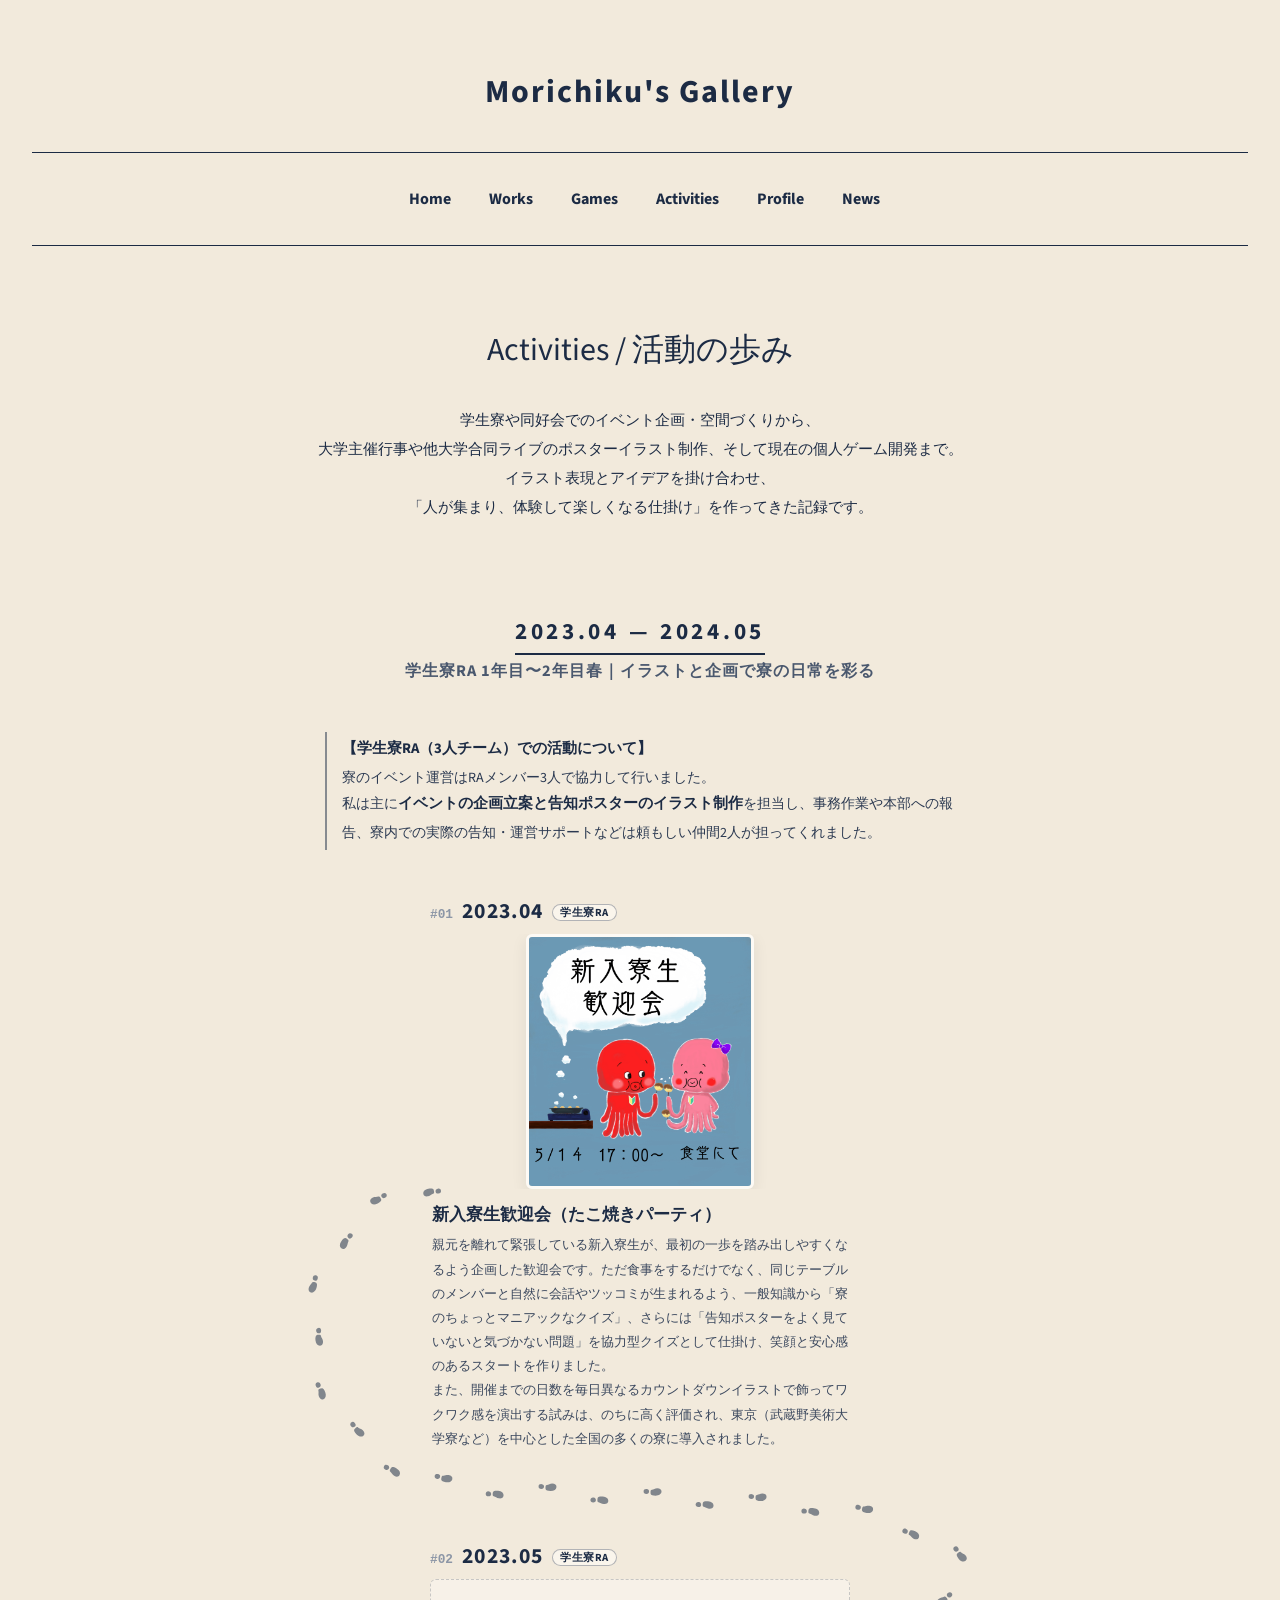
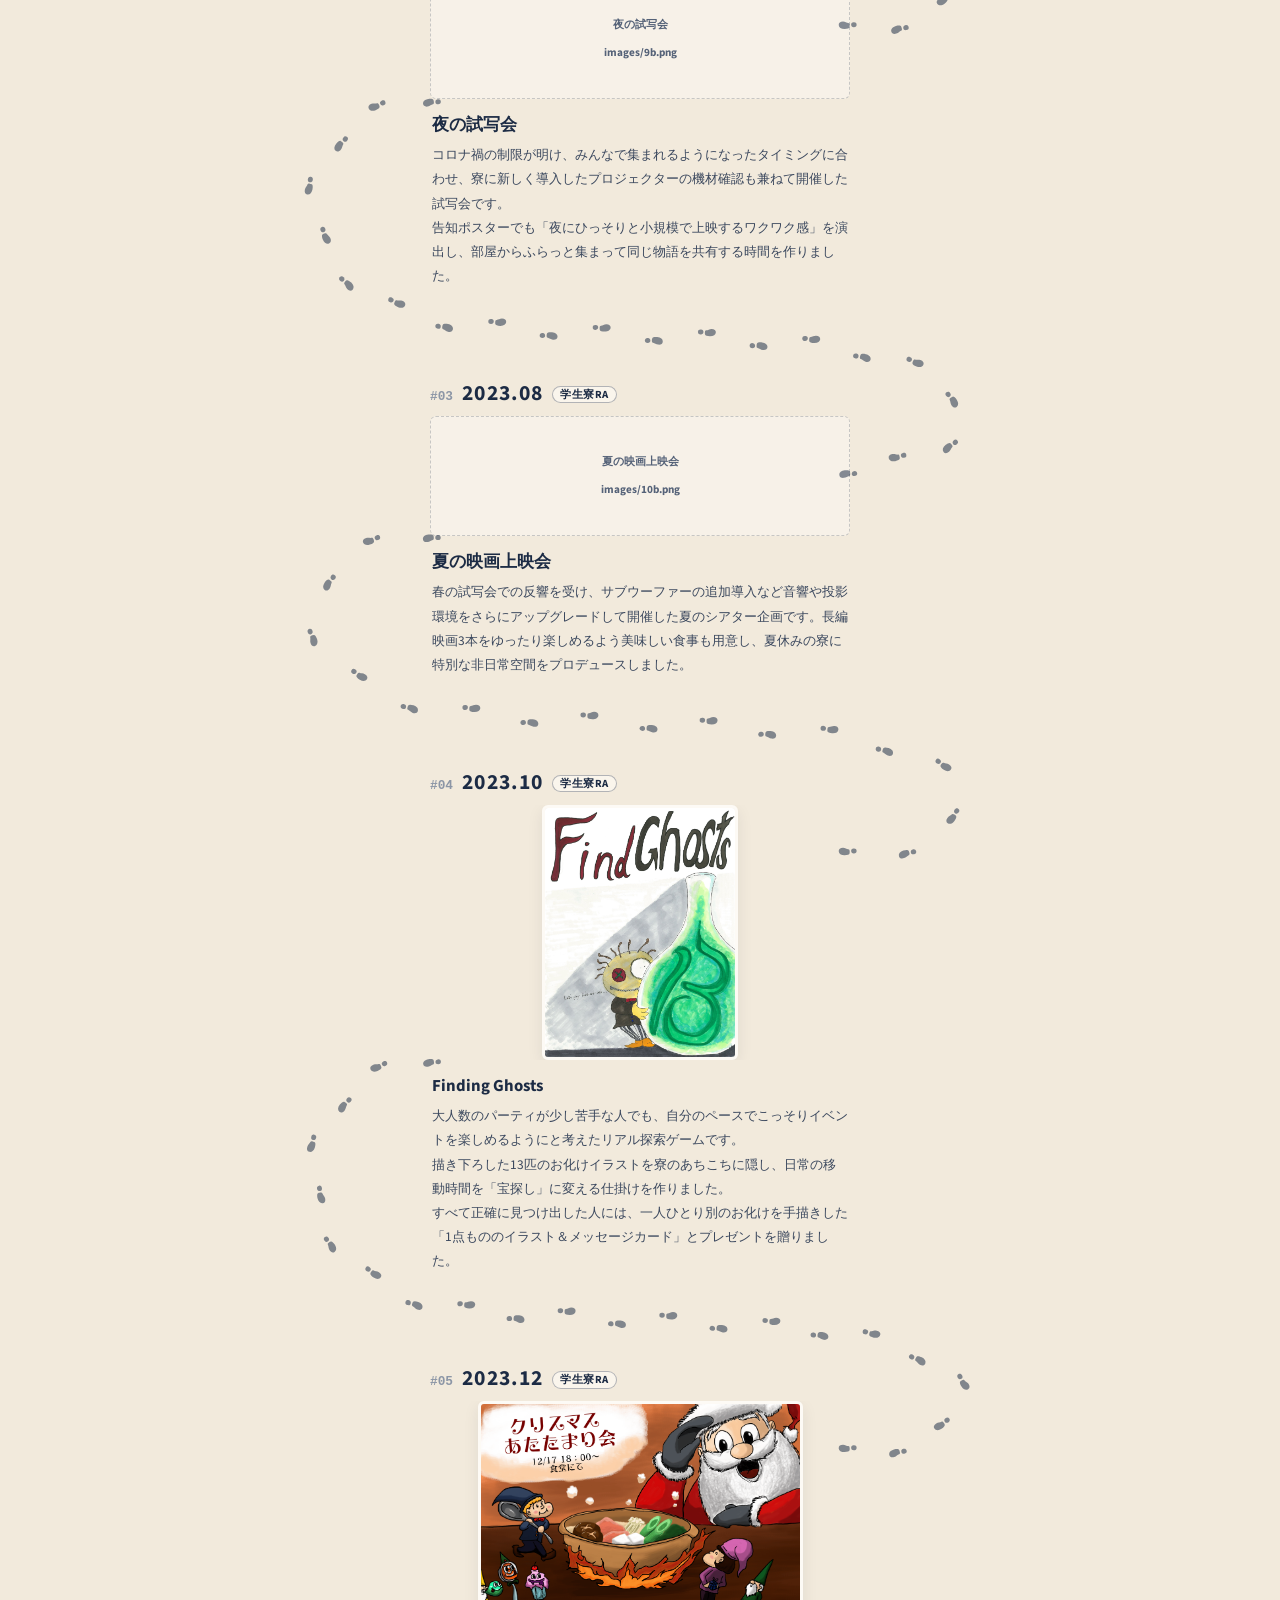
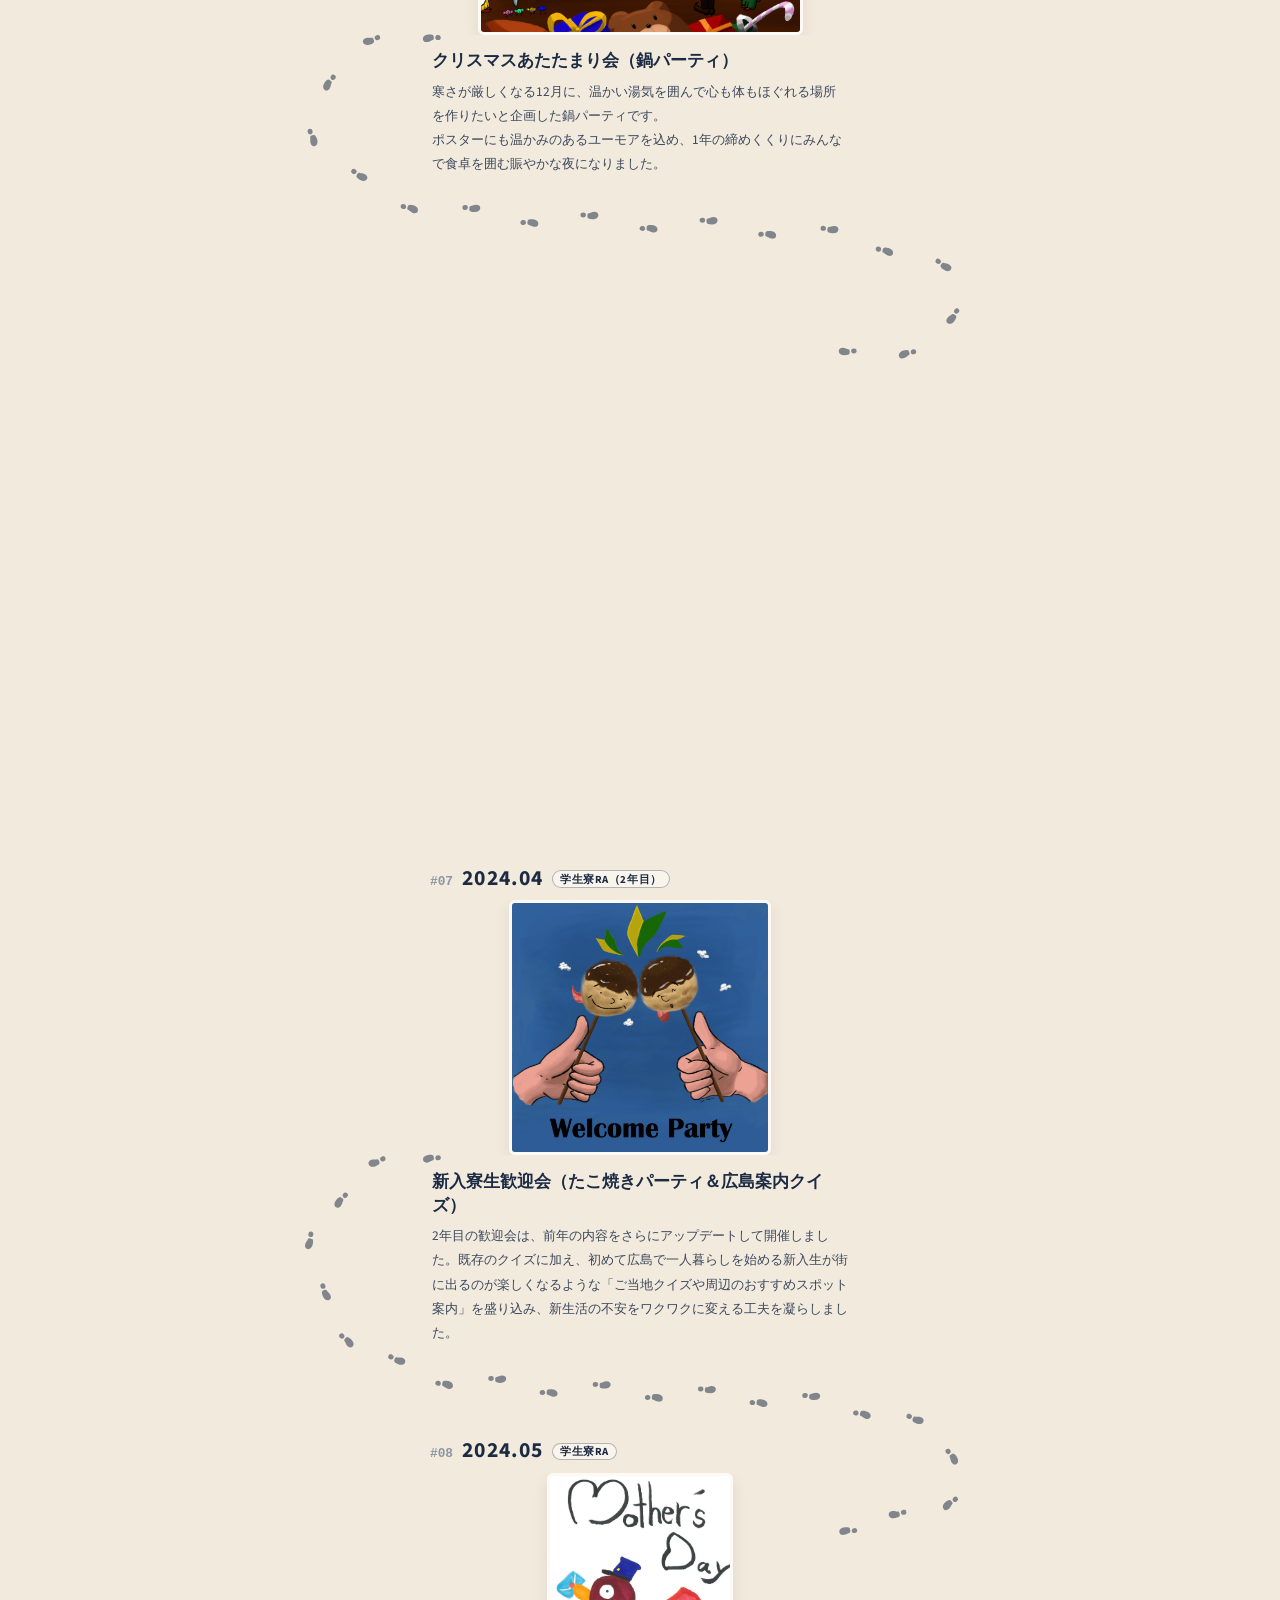
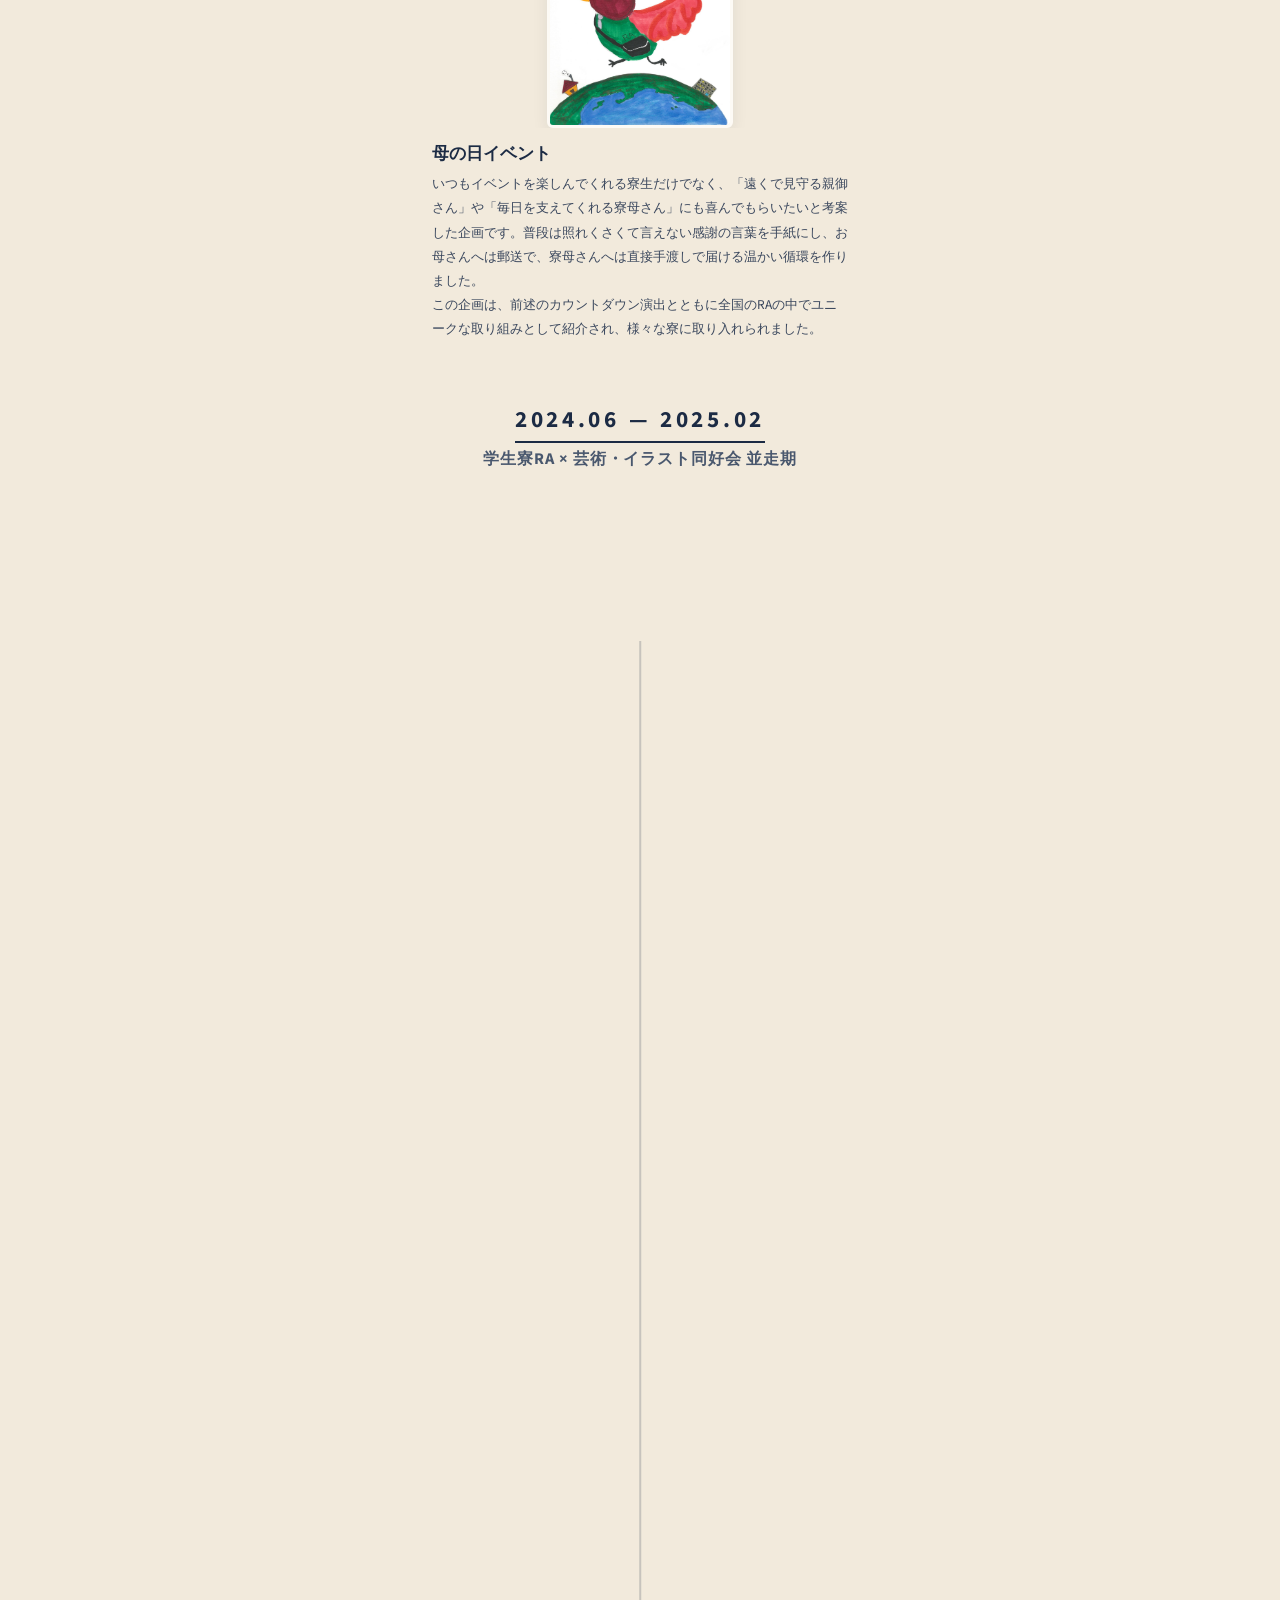
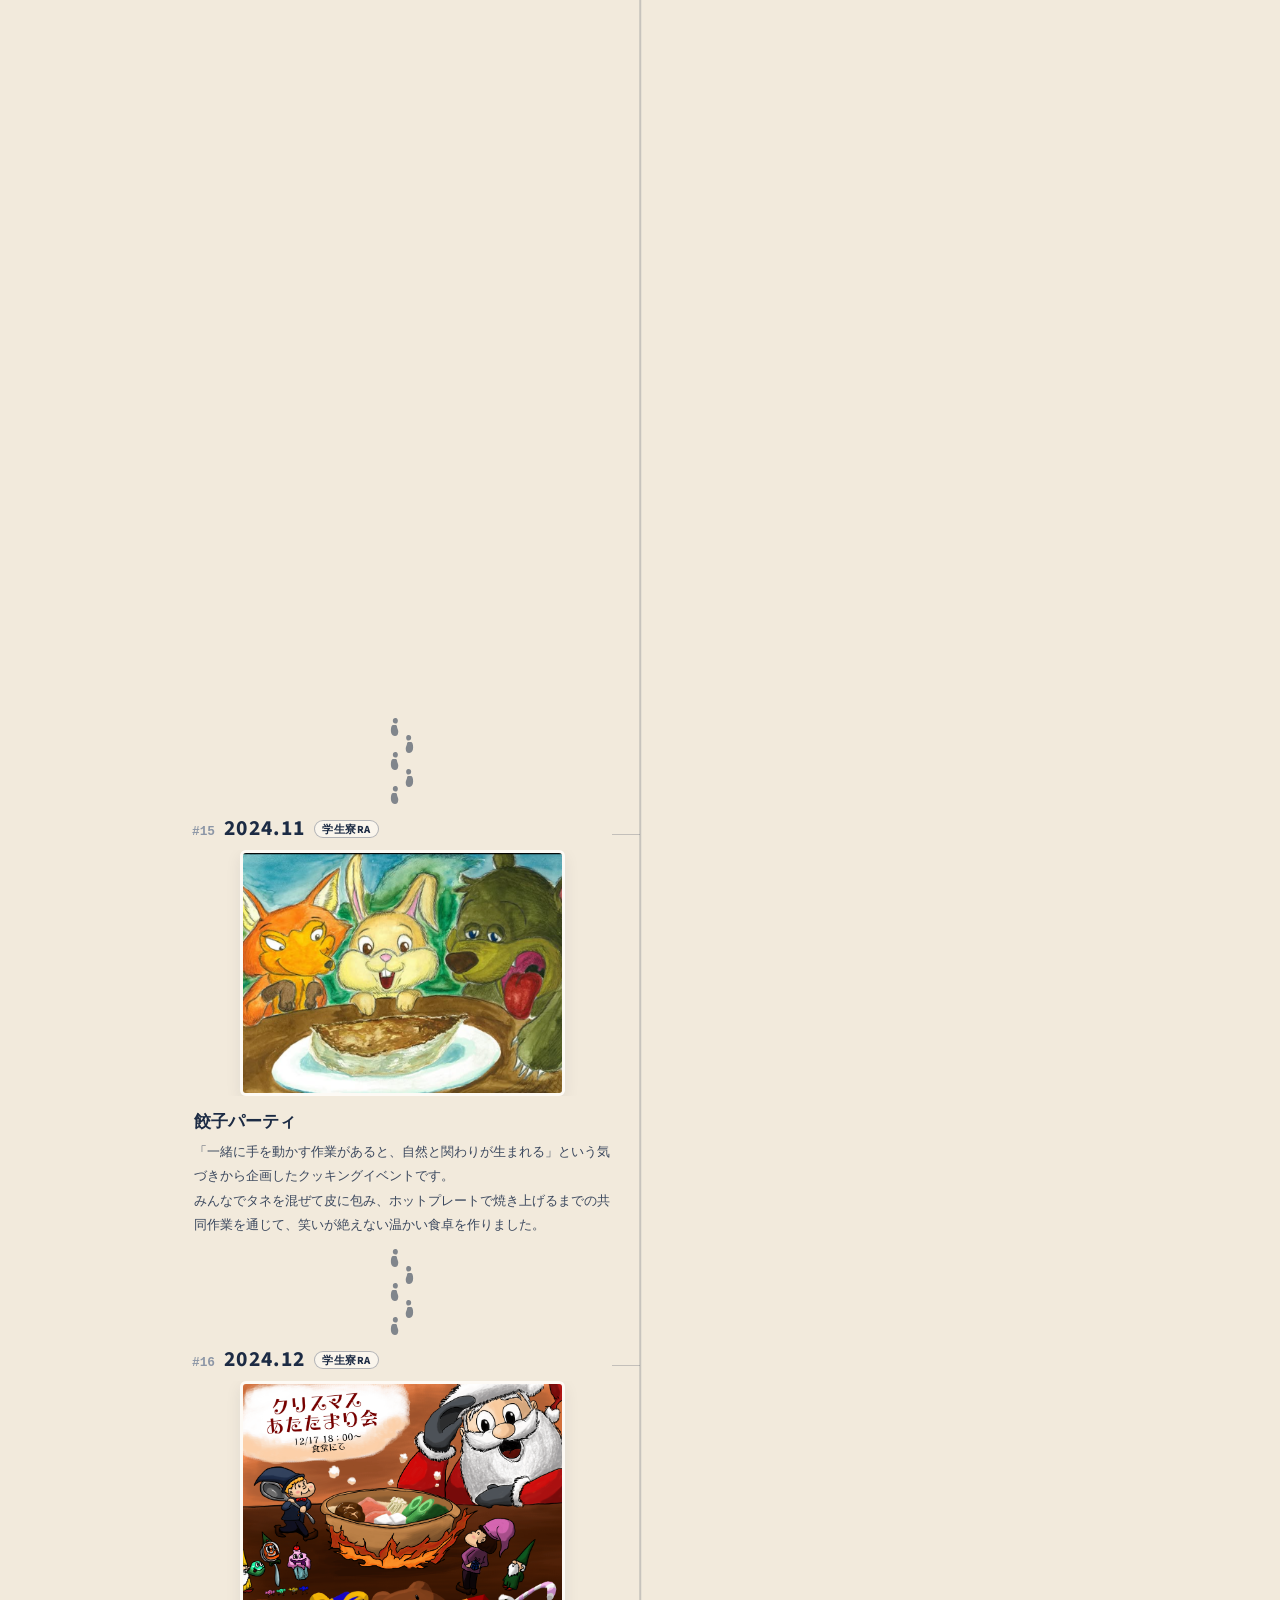
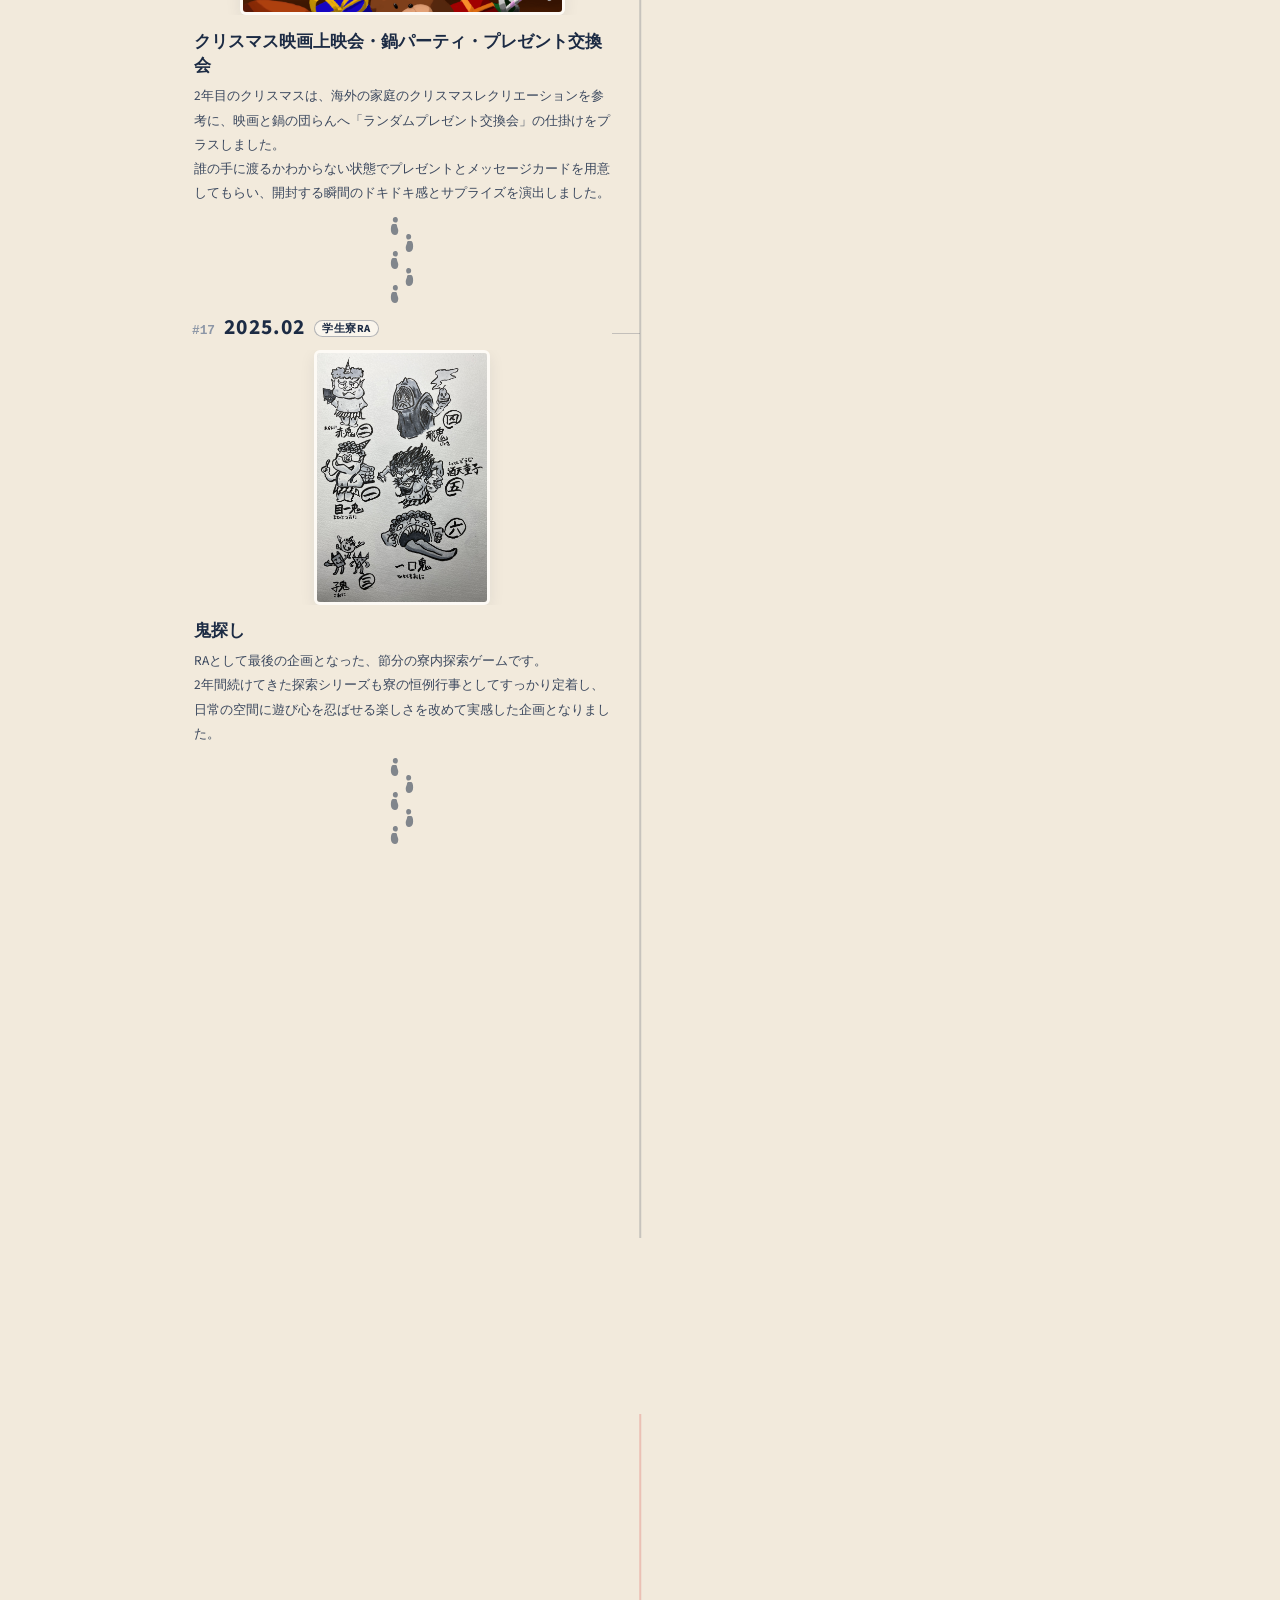
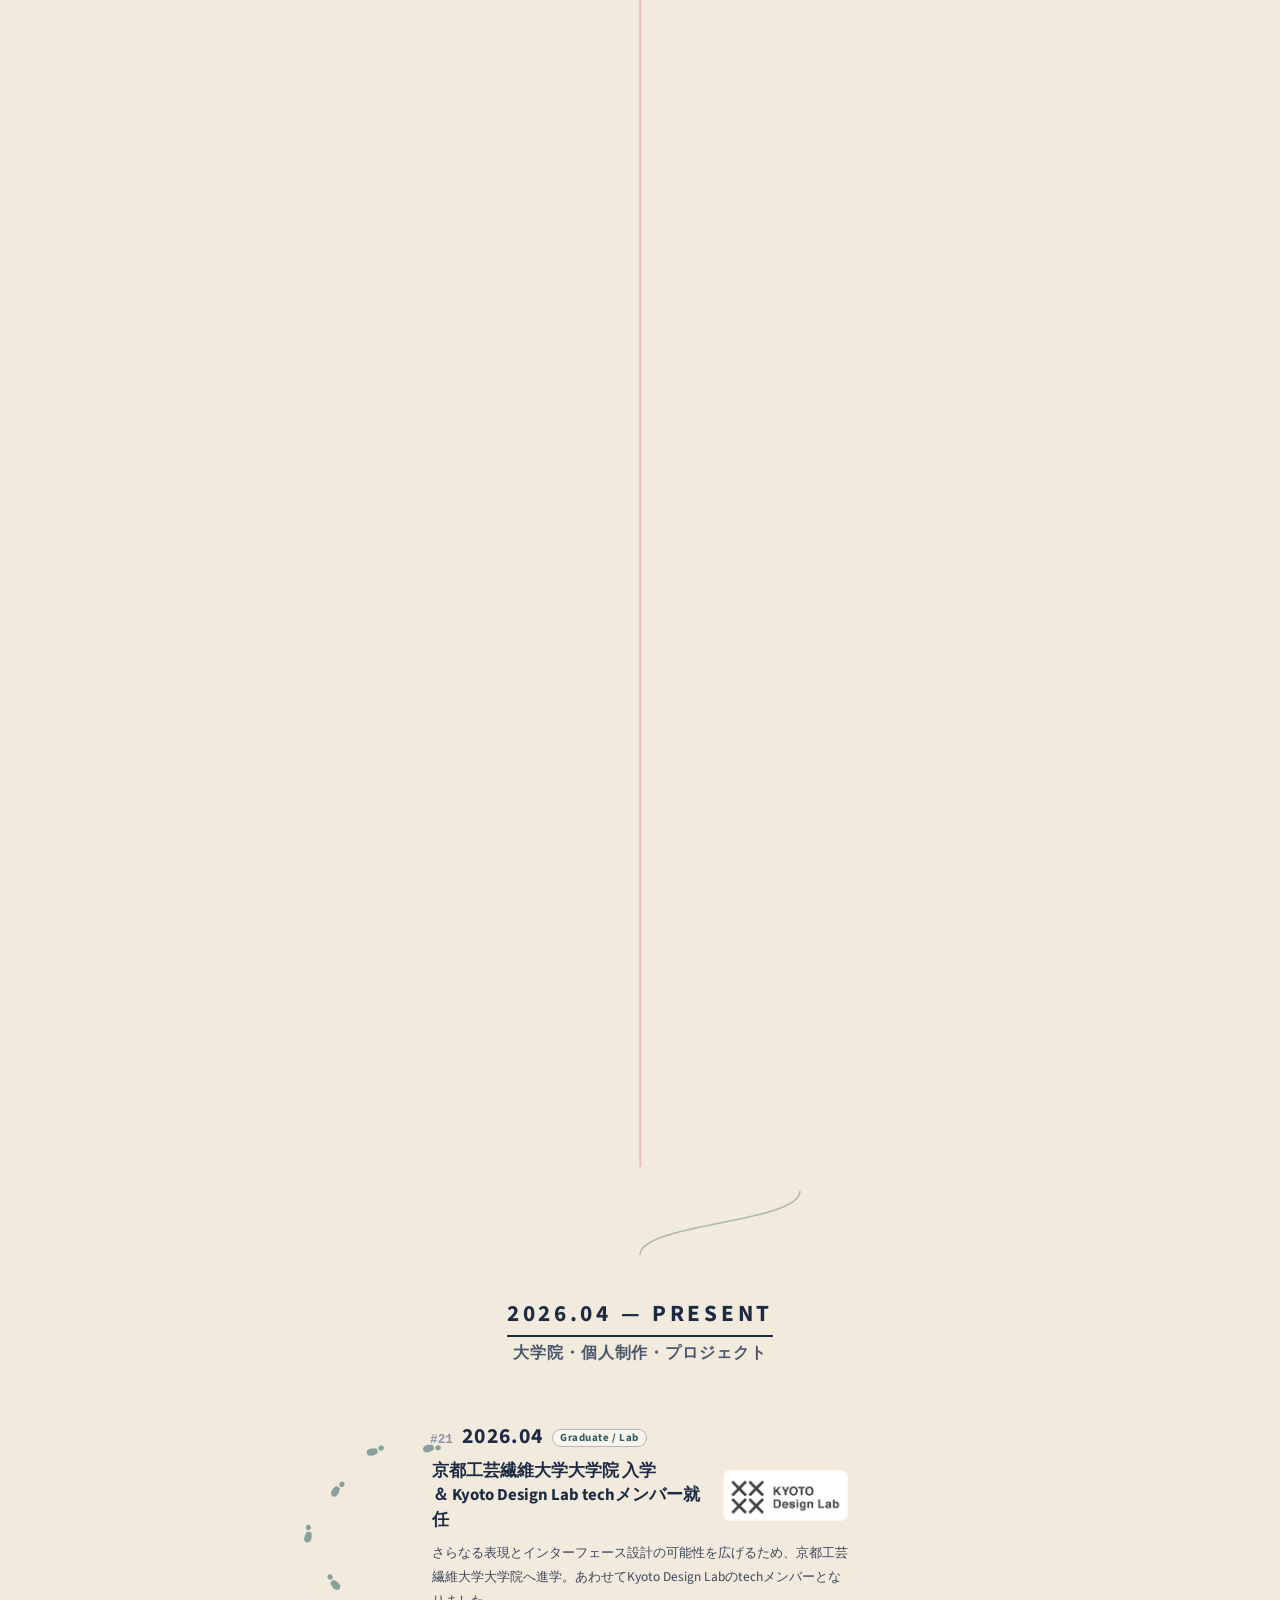
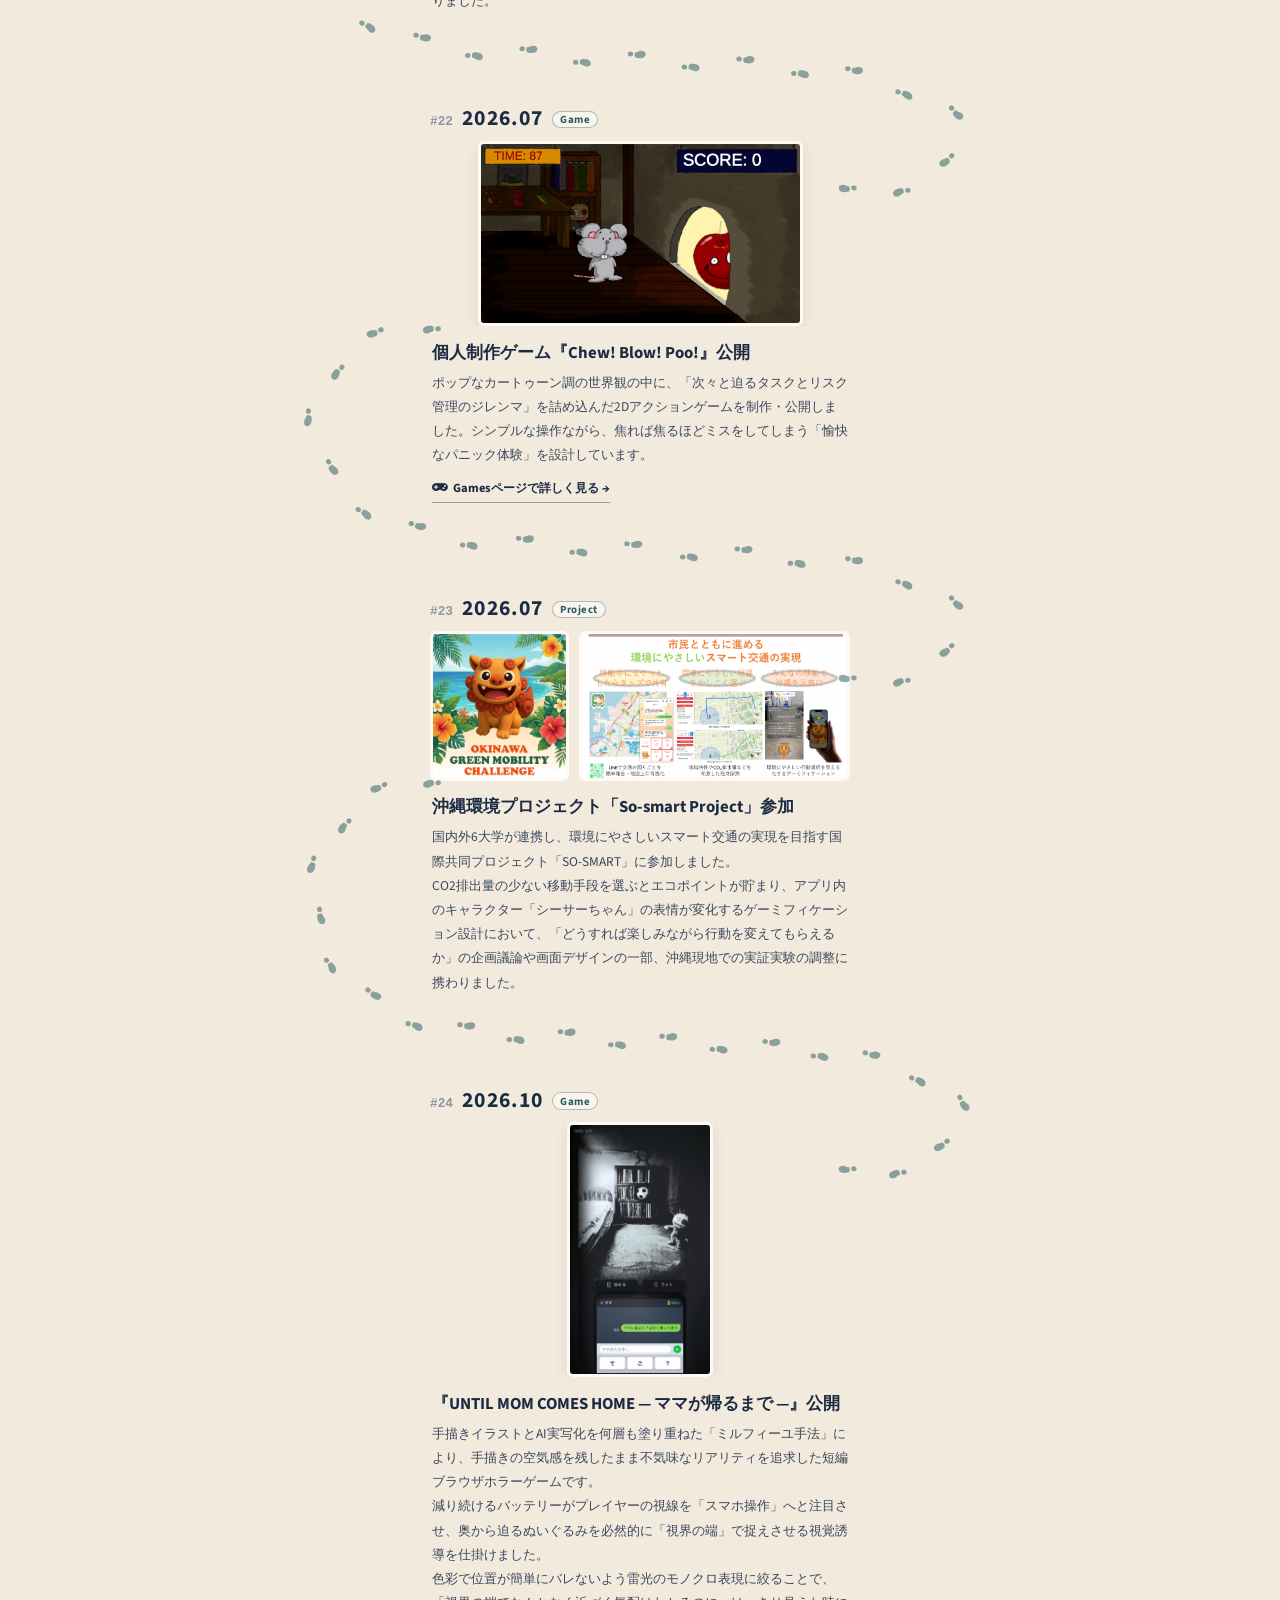
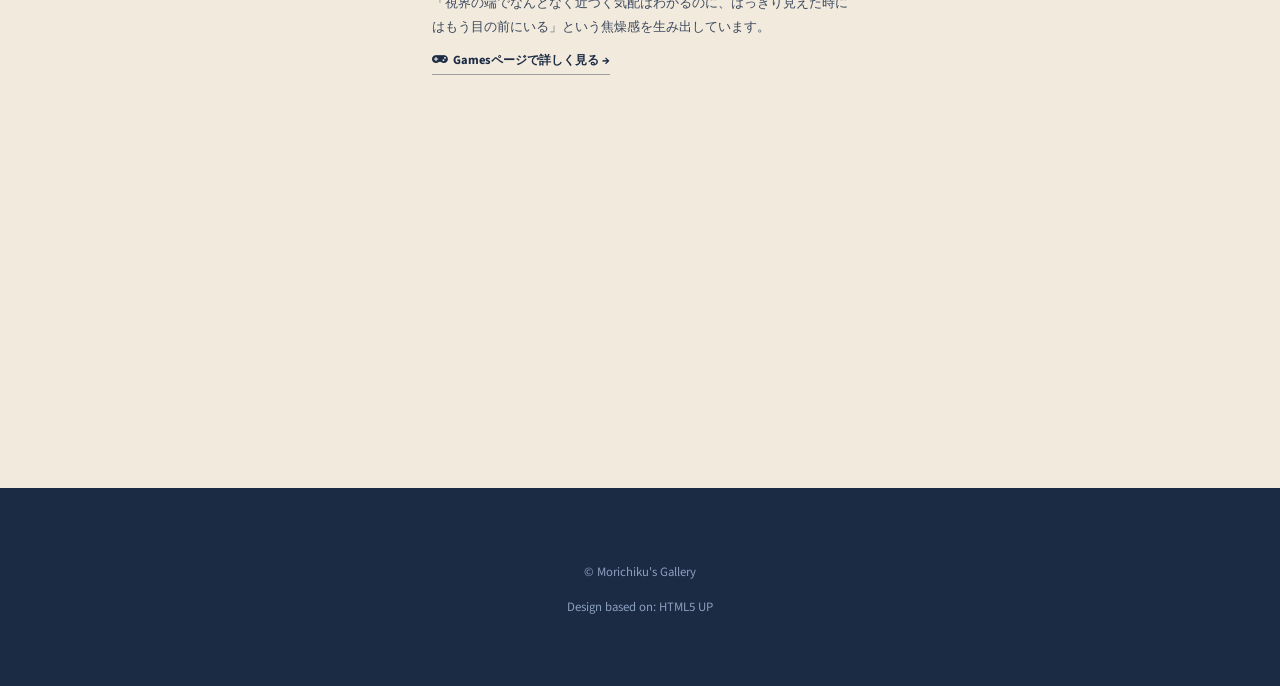
==== commit e926fd9d: "a" ====
--- a/activities.html
+++ b/activities.html
@@ -1,1221 +1,632 @@
 <!DOCTYPE HTML>
 <html>
 <head>
-    <title>Activities - Morichiku's Gallery</title>
-    <link rel="icon" type="image/png" href="images/kao.PNG">
-    <link rel="apple-touch-icon" href="images/kao.PNG">
-    <meta charset="utf-8" />
-    <meta name="viewport" content="width=device-width, initial-scale=1, user-scalable=no" />
-    <link rel="stylesheet" href="assets/css/main.css?v=3" />
-    <style>
-        /* =========================================
-           Activities Page - Simplified & Clean Code
-        ========================================= */
-        body.page-activities { background-color: #f2eadc !important; }
-        body.page-activities #main { max-width: 960px !important; }
-        body.page-activities .global-nav a:hover { color: #d63d33; }
-        body.page-activities .global-nav a::after { background-color: #d63d33; }
-
-        .activities-intro {
-            text-align: center;
-            max-width: 660px;
-            margin: 0 auto 2.5em auto;
-            color: #1c2b44;
-            font-size: 0.95em;
-            line-height: 1.9;
-        }
-        /* 補足説明枠：基本スタイル */
-        .team-credit-note {
-            margin: -0.3em auto 3em auto;
-            padding: 0.3em 0 0.3em 1.1em;
-            border-left: 2.5px solid rgba(28, 43, 68, 0.5);
-            line-height: 1.8;
-            color: #2c3a52;
-            position: relative;
-            z-index: 2;
-        }
-        .team-credit-note strong {
-            color: #1c2b44 !important;
-            font-weight: bold;
-            display: inline-block;
-            margin-bottom: 0.2em;
-        }
-        /* 単体イラスト制作の補足枠：小さめ */
-        .team-credit-note.note-artwork {
-            max-width: 560px;
-            font-size: 0.78em;
-            border-left-width: 2px;
-        }
-        .team-credit-note.note-artwork strong {
-            font-size: 1.02em;
-        }
-        /* 学生寮RA（3人チーム）の補足枠：単体イラスト枠より大きく、前回より少しだけ小さめ */
-        .team-credit-note.note-ra-team {
-            max-width: 630px;
-            font-size: 0.88em;
-        }
-        .team-credit-note.note-ra-team strong {
-            font-size: 1.05em;
-        }
-
-        .timeline-wrapper { position: relative; padding: 0.5em 0 2em 0; }
-
-        /* フェーズ見出し（年代・サブタイトル）を大きめに調整 */
-        .phase-divider {
-            position: relative;
-            z-index: 3;
-            text-align: center;
-            margin: 2.8em auto 2.4em auto;
-            background: #f2eadc;
-            padding: 0.8em 1.8em;
-            display: table;
-        }
-        .phase-divider:first-child { margin-top: 0; }
-        .phase-period {
-            font-size: 1.45em;
-            font-weight: bold;
-            letter-spacing: 0.16em;
-            color: #1c2b44;
-            border-bottom: 2px solid #1c2b44;
-            padding-bottom: 5px;
-        }
-        .phase-label {
-            display: block;
-            font-size: 1.02em;
-            color: #4a586e;
-            margin-top: 0.55em;
-            letter-spacing: 0.06em;
-            font-weight: bold;
-        }
-
-        .branch-guide {
-            position: relative;
-            z-index: 3;
-            display: flex;
-            justify-content: space-between;
-            max-width: 520px;
-            margin: -0.2em auto 1.8em auto;
-            font-size: 0.82em;
-            font-weight: bold;
-            letter-spacing: 0.08em;
-        }
-        .branch-guide span { background: #f2eadc; padding: 0.15em 0.8em; }
-        .branch-left { color: #1c2b44; }
-        .branch-right { color: #d63d33; }
-
-        /* 1列フェーズ（日付→画像→下に説明文） */
-        .timeline-single {
-            position: relative;
-            z-index: 1;
-            display: flex;
-            flex-direction: column;
-        }
-        .timeline-single::before {
-            display: none;
-        }
-        .timeline-parallel::before,
-        .timeline-right-only::before {
-            content: '';
-            position: absolute;
-            top: 0;
-            bottom: 0;
-            left: 50%;
-            transform: translateX(-50%);
-            width: 1.5px;
-            background: rgba(28, 43, 68, 0.2);
-            z-index: 0;
-        }
-        .timeline-right-only::before { background: rgba(214, 61, 51, 0.24); }
-
-        .tl-node.center-node {
-            width: calc(50% - 28px);
-            margin: 0 auto;
-            background: #f2eadc;
-            padding: 0.4em 0;
-            position: relative;
-            z-index: 2;
-        }
-
-        /* 1列区間のS字足跡SVG */
-        .s-curve-connector {
-            width: 100%;
-            height: 380px;
-            margin-top: -185px;
-            margin-bottom: -115px;
-            display: block;
-            position: relative;
-            z-index: 3;
-            pointer-events: none;
-            overflow: visible;
-        }
-
-        .branch-connector-svg {
-            width: 100%;
-            max-width: 560px;
-            height: 64px;
-            margin: -0.4em auto 0.4em auto;
-            display: block;
-            position: relative;
-            z-index: 2;
-        }
-        .branch-connector-svg .branch-line { fill: none; stroke-width: 1.5; }
-
-        /* 2列並走フェーズ */
-        .timeline-parallel,
-        .timeline-right-only {
-            position: relative;
-            z-index: 1;
-            display: grid;
-            grid-template-columns: calc(50% - 28px) calc(50% - 28px);
-            justify-content: space-between;
-            align-items: stretch;
-        }
-        .timeline-right-only { align-items: start; }
-        .parallel-stream-col { display: flex; flex-direction: column; width: 100%; }
-        .parallel-stream-col.left-stream { grid-column: 1; }
-        .parallel-stream-col.right-stream { grid-column: 2; }
-
-        .tl-node.left-node,
-        .tl-node.right-node { width: 100%; position: relative; z-index: 2; }
-        .tl-node.left-node::before,
-        .tl-node.right-node::before {
-            content: '';
-            position: absolute;
-            top: 18px;
-            width: 28px;
-            height: 1px;
-            background: rgba(28, 43, 68, 0.22);
-            z-index: 1;
-        }
-        .tl-node.left-node::before { right: -28px; }
-        .tl-node.right-node::before { left: -28px; background: rgba(214, 61, 51, 0.28); }
-
-        .col-straight-steps {
-            width: 240px;
-            height: 100px;
-            margin: 0.3em auto;
-            display: block;
-            overflow: visible;
-        }
-        .club-continuation-bridge {
-            flex: 1;
-            width: 100%;
-            display: flex;
-            justify-content: center;
-            align-items: stretch;
-            padding-top: 0.4em;
-            min-height: 800px;
-        }
-        .club-continuous-svg { width: 240px; height: 100%; display: block; overflow: visible; }
-
-        /* 足跡アニメーション（ゆっくり出現） */
-        .step-fp, .bridge-step {
-            opacity: 0;
-            transform-box: fill-box;
-            transform-origin: center;
-            transform: scale(0.25);
-            transition: opacity 0.9s cubic-bezier(0.22, 1, 0.36, 1),
-                        transform 0.9s cubic-bezier(0.34, 1.56, 0.64, 1);
-        }
-        .observe-steps.is-visible .step-fp,
-        .bridge-step.is-step-visible {
-            opacity: 0.52;
-            transform: scale(1);
-        }
-        .fp-ra { fill: #1c2b44; }
-        .fp-club { fill: #d63d33; }
-        .fp-grad { fill: #2c5d63; }
-
-        /* ヘッダー・日付 */
-        .node-meta {
-            display: flex;
-            align-items: baseline;
-            flex-wrap: wrap;
-            gap: 9px;
-            margin-bottom: 0.55em;
-            line-height: 1.2;
-        }
-        .node-num {
-            font-family: "Courier New", monospace;
-            font-size: 0.8em;
-            font-weight: bold;
-            color: #8c96a6;
-        }
-        .node-date {
-            font-size: 1.35em;
-            font-weight: bold;
-            color: #1c2b44;
-            letter-spacing: 0.06em;
-            font-family: "Source Sans Pro", Helvetica, sans-serif;
-        }
-        .node-cat {
-            font-size: 0.68em;
-            font-weight: bold;
-            padding: 0.12em 0.65em;
-            border-radius: 20px;
-            letter-spacing: 0.05em;
-            transform: translateY(-2px);
-        }
-        .cat-ra { color: #1c2b44; border: 1px solid rgba(28, 43, 68, 0.32); background: rgba(253, 250, 245, 0.65); }
-        .cat-club { color: #d63d33; border: 1px solid rgba(214, 61, 51, 0.38); background: rgba(253, 250, 245, 0.65); }
-        .cat-grad { color: #2c5d63; border: 1px solid rgba(44, 93, 99, 0.38); background: rgba(253, 250, 245, 0.65); }
-
-        /* 画像枠（元比率維持・1列と2列でサイズ統一） */
-        .node-visuals {
-            display: grid;
-            gap: 10px;
-            margin-bottom: 0.9em;
-            align-items: start;
-        }
-        .node-visuals.cols-1 { grid-template-columns: 1fr; }
-        .node-visuals.cols-2 { grid-template-columns: repeat(2, 1fr); }
-        /* 同好会展示用：上1枚＋下2枚 */
-        .node-visuals.cols-3 { grid-template-columns: repeat(2, 1fr); gap: 10px; }
-        .node-visuals.cols-3 .visual-frame:first-child { grid-column: 1 / -1; }
-        /* ハロウィン3大企画ポスター用：横3枚並び */
-        .node-visuals.cols-3-row { grid-template-columns: repeat(3, 1fr); gap: 8px; align-items: center; }
-
-        .node-sub-visuals {
-            display: grid;
-            grid-template-columns: repeat(2, 1fr);
-            gap: 10px;
-            width: 84%;
-            margin: -0.2em auto 0.9em auto;
-        }
-        .visual-frame {
-            position: relative;
-            width: 100%;
-            border-radius: 6px;
-            overflow: hidden;
-            display: flex;
-            align-items: center;
-            justify-content: center;
-        }
-        .visual-frame img {
-            width: auto;
-            max-width: 325px;
-            height: auto;
-            max-height: 255px;
-            border-radius: 6px;
-            border: 3px solid #fdfaf5;
-            box-shadow: 0 5px 16px rgba(28, 43, 68, 0.08);
-            display: block;
-            margin: 0 auto;
-        }
-        .node-visuals.cols-3 .visual-frame:first-child img { max-width: 325px; max-height: 245px; }
-        .node-visuals.cols-2 .visual-frame img,
-        .node-visuals.cols-3 .visual-frame:not(:first-child) img { max-width: 100%; max-height: 185px; }
-        .node-visuals.cols-3-row .visual-frame img { max-width: 100%; max-height: 165px; }
-        .node-sub-visuals .visual-frame img { max-width: 100%; max-height: 135px; }
-
-        /* Kyoto Design Lab（#21）：タイトルのすぐ右隣に小さな画像枠を配置 */
-        .lab-title-row {
-            display: flex;
-            align-items: center;
-            justify-content: space-between;
-            gap: 14px;
-            margin-bottom: 0.55em;
-        }
-        .lab-title-row .node-title {
-            margin: 0 !important;
-            flex: 1;
-        }
-        .lab-title-row .small-lab-inline {
-            width: auto;
-            max-width: 125px;
-            flex-shrink: 0;
-        }
-        .lab-title-row .small-lab-inline img {
-            max-width: 125px;
-            max-height: 88px;
-            border-width: 2.5px;
-        }
-        .lab-title-row .small-lab-inline.is-placeholder {
-            width: 115px;
-            min-height: 76px;
-            padding: 0.4em;
-        }
-        /* スマホ表示時の2列区間見出しラベル（PCでは非表示） */
-        .mobile-stream-label {
-            display: none;
-        }
-
-        .visual-frame.is-placeholder {
-            background: rgba(253, 250, 245, 0.45);
-            border: 1.5px dashed rgba(28, 43, 68, 0.22);
-            min-height: 140px;
-            flex-direction: column;
-            padding: 1em 0.6em;
-            text-align: center;
-        }
-        .node-sub-visuals .visual-frame.is-placeholder { min-height: 92px; padding: 0.6em; }
-        .placeholder-info { display: none; flex-direction: column; align-items: center; }
-        .visual-frame.is-placeholder .placeholder-info { display: flex; }
-        .placeholder-info i { font-size: 1.15em; color: rgba(28, 43, 68, 0.38); margin-bottom: 0.25em; }
-        .placeholder-info span { font-size: 0.68em; line-height: 1.35; color: #556278; font-weight: bold; }
-        .placeholder-info small { margin-top: 2px; font-family: "Courier New", monospace; font-size: 0.62em; color: #8c96a6; }
-
-        .node-body { padding: 0 0.1em; }
-        .node-title { font-size: 1.05em; font-weight: bold; color: #1c2b44 !important; margin: 0 0 0.35em 0; line-height: 1.45; }
-        .node-desc { font-size: 0.84em; line-height: 1.8; color: #3b485e; margin: 0; }
-        .node-link {
-            display: inline-flex;
-            align-items: center;
-            gap: 5px;
-            margin-top: 0.55em;
-            font-size: 0.78em;
-            font-weight: bold;
-            color: #1c2b44;
-            border-bottom: 1px solid rgba(28, 43, 68, 0.4);
-        }
-        .node-link:hover { color: #d63d33 !important; border-bottom-color: #d63d33; }
-
-        /* 一番下の細い一言メッセージ */
-        .activities-closing-line {
-            max-width: 680px;
-            margin: 4em auto 1em auto;
-            padding: 0.85em 1.5em;
-            border-top: 1px solid rgba(28, 43, 68, 0.28);
-            border-bottom: 1px solid rgba(28, 43, 68, 0.28);
-            text-align: center;
-            font-size: 0.9em;
-            font-weight: bold;
-            color: #1c2b44;
-            letter-spacing: 0.08em;
-            line-height: 1.8;
-            position: relative;
-            z-index: 2;
-        }
-
-        /* ゆっくりフェードイン（3.2秒） */
-        .fade-in-up {
-            opacity: 0;
-            filter: blur(6px);
-            transform: translateY(30px);
-            transition: opacity 3.2s cubic-bezier(0.22, 1, 0.36, 1),
-                        filter 3.2s cubic-bezier(0.22, 1, 0.36, 1),
-                        transform 3.2s cubic-bezier(0.22, 1, 0.36, 1);
-        }
-        .fade-in-up.is-visible { opacity: 1 !important; filter: blur(0) !important; transform: translateY(0) !important; }
-
-        @media screen and (max-width: 768px) {
-            .branch-connector-svg, .branch-guide, .club-continuation-bridge { display: none; }
-            .timeline-parallel::before, .timeline-right-only::before { left: 10px; transform: none; }
-            .phase-divider { text-align: center; margin: 2.2em auto 1.6em auto; padding: 0.5em 0.8em; display: block; }
-            .phase-period { font-size: 1.2em; }
-            .phase-label { font-size: 0.86em; }
-            .team-credit-note.note-artwork { font-size: 0.76em; }
-            .team-credit-note.note-ra-team { font-size: 0.84em; }
-            .timeline-single { display: flex; flex-direction: column; gap: 0.5em; padding-left: 0; }
-            .timeline-parallel, .timeline-right-only { display: flex; flex-direction: column; gap: 1.8em; padding-left: 26px; }
-            .parallel-stream-col { gap: 0.6em; }
-            .mobile-stream-label {
-                display: inline-block;
-                font-size: 0.82em;
-                font-weight: bold;
-                padding: 0.25em 0.9em;
-                border-radius: 20px;
-                margin: 0.8em 0 0.6em 0;
-                align-self: flex-start;
-            }
-            .mobile-stream-label.label-ra { background: rgba(28, 43, 68, 0.1); color: #1c2b44; }
-            .mobile-stream-label.label-club { background: rgba(214, 61, 51, 0.12); color: #d63d33; margin-top: 2em; }
-            .tl-node.center-node, .tl-node.left-node, .tl-node.right-node { width: 100%; max-width: 100%; margin: 0; padding: 0; }
-            .tl-node.left-node::before, .tl-node.right-node::before { left: -16px; right: auto; width: 12px; }
-            .s-curve-connector { height: 76px !important; margin: 0.2em auto !important; max-width: 240px; }
-            .col-straight-steps { height: 72px; margin: 0.2em auto; }
-            .node-sub-visuals { width: 92%; }
-            .visual-frame img { max-width: 100%; max-height: 230px; }
-            .node-visuals.cols-3-row .visual-frame img { max-height: 125px; }
-            .lab-title-row { gap: 10px; }
-            .lab-title-row .small-lab-inline { max-width: 100px; }
-            .lab-title-row .small-lab-inline img { max-width: 100px; max-height: 72px; }
-        }
-    </style>
+  <title>Activities - Morichiku's Gallery</title>
+  <link rel="icon" type="image/png" href="images/kao.PNG">
+  <link rel="apple-touch-icon" href="images/kao.PNG">
+  <meta charset="utf-8" />
+  <meta name="viewport" content="width=device-width, initial-scale=1, user-scalable=no" />
+  <link rel="stylesheet" href="assets/css/main.css?v=3" />
+  <style>
+    body.page-activities { background-color: #f2eadc !important; }
+    body.page-activities #main { max-width: 960px !important; }
+    body.page-activities .global-nav a:hover { color: #d63d33; }
+    body.page-activities .global-nav a::after { background-color: #d63d33; }
+    .activities-intro { text-align: center; max-width: 660px; margin: 0 auto 5em; color: #1c2b44; font-size: 0.95em; line-height: 1.9; }
+    .team-credit-note { margin: -0.3em auto 3em; padding: 0.3em 0 0.3em 1.1em; border-left: 2.5px solid rgba(28,43,68,0.5); line-height: 1.8; color: #2c3a52; position: relative; z-index: 2; }
+    .team-credit-note strong { color: #1c2b44 !important; font-weight: bold; display: inline-block; margin-bottom: 0.2em; }
+    /* 単体イラスト制作の補足枠（UNTIL MOM COMES HOMEの下・小さめ配置） */
+    .team-credit-note.note-artwork { max-width: 480px; margin: 2.8em auto -1.2em; padding: 0.2em 0 0.2em 0.9em; font-size: 0.72em; line-height: 1.7; border-left: 2px solid rgba(28,43,68,0.38); transform: translateX(42px); }
+    .team-credit-note.note-artwork strong { font-size: 1.02em; margin-bottom: 0.15em; }
+    /* 学生寮RA（3人チーム）の補足枠 */
+    .team-credit-note.note-ra-team { max-width: 630px; font-size: 0.88em; }
+    .team-credit-note.note-ra-team strong { font-size: 1.05em; }
+    .timeline-wrapper { position: relative; padding: 0.5em 0 2em; }
+    .phase-divider { position: relative; z-index: 3; text-align: center; margin: 2.8em auto 2.4em; background: #f2eadc; padding: 0.8em 1.8em; display: table; }
+    .phase-divider:first-child { margin-top: 0; }
+    .phase-period { font-size: 1.45em; font-weight: bold; letter-spacing: 0.16em; color: #1c2b44; border-bottom: 2px solid #1c2b44; padding-bottom: 5px; }
+    .phase-label { display: block; font-size: 1.02em; color: #4a586e; margin-top: 0.55em; letter-spacing: 0.06em; font-weight: bold; }
+    .branch-guide { position: relative; z-index: 3; display: flex; justify-content: space-between; max-width: 520px; margin: -0.2em auto 1.8em; font-size: 0.82em; font-weight: bold; letter-spacing: 0.08em; }
+    .branch-guide span { background: #f2eadc; padding: 0.15em 0.8em; }
+    .branch-left { color: #1c2b44; }
+    .branch-right { color: #d63d33; }
+    .timeline-single { position: relative; z-index: 1; display: flex; flex-direction: column; }
+    .timeline-single::before { display: none; }
+    .timeline-parallel, .timeline-right-only { position: relative; z-index: 1; display: grid; grid-template-columns: calc(50% - 28px) calc(50% - 28px); justify-content: space-between; align-items: stretch; }
+    .timeline-right-only { align-items: start; }
+    .timeline-parallel::before, .timeline-right-only::before { content: ''; position: absolute; top: 0; bottom: 0; left: 50%; transform: translateX(-50%); width: 1.5px; background: rgba(28,43,68,0.2); z-index: 0; }
+    .timeline-right-only::before { background: rgba(214,61,51,0.24); }
+    .parallel-stream-col { display: flex; flex-direction: column; width: 100%; }
+    .parallel-stream-col.left-stream { grid-column: 1; }
+    .parallel-stream-col.right-stream { grid-column: 2; }
+    .tl-node.center-node { width: calc(50% - 28px); margin: 0 auto; background: #f2eadc; padding: 0.4em 0; position: relative; z-index: 2; }
+    .tl-node.left-node, .tl-node.right-node { width: 100%; position: relative; z-index: 2; }
+    .tl-node.left-node::before, .tl-node.right-node::before { content: ''; position: absolute; top: 18px; width: 28px; height: 1px; background: rgba(28,43,68,0.22); z-index: 1; }
+    .tl-node.left-node::before { right: -28px; }
+    .tl-node.right-node::before { left: -28px; background: rgba(214,61,51,0.28); }
+    .s-curve-connector { width: 100%; height: 380px; margin: -185px 0 -115px; display: block; position: relative; z-index: 3; pointer-events: none; overflow: visible; }
+    .branch-connector-svg { width: 100%; max-width: 560px; height: 64px; margin: -0.4em auto 0.4em; display: block; position: relative; z-index: 2; }
+    .branch-connector-svg .branch-line { fill: none; stroke-width: 1.5; }
+    .col-straight-steps { width: 240px; height: 100px; margin: 0.3em auto; display: block; overflow: visible; }
+    .club-continuation-bridge { flex: 1; width: 100%; display: flex; justify-content: center; align-items: stretch; padding-top: 0.4em; min-height: 800px; }
+    .club-continuous-svg { width: 240px; height: 100%; display: block; overflow: visible; }
+    .step-fp, .bridge-step { opacity: 0; transform-box: fill-box; transform-origin: center; transform: scale(0.25); transition: opacity 0.9s cubic-bezier(0.22,1,0.36,1), transform 0.9s cubic-bezier(0.34,1.56,0.64,1); }
+    .observe-steps.is-visible .step-fp, .bridge-step.is-step-visible { opacity: 0.52; transform: scale(1); }
+    .fp-ra { fill: #1c2b44; }
+    .fp-club { fill: #d63d33; }
+    .fp-grad { fill: #2c5d63; }
+    .node-meta { display: flex; align-items: baseline; flex-wrap: wrap; gap: 9px; margin-bottom: 0.55em; line-height: 1.2; }
+    .node-num { font-family: "Courier New", monospace; font-size: 0.8em; font-weight: bold; color: #8c96a6; }
+    .node-date { font-size: 1.35em; font-weight: bold; color: #1c2b44; letter-spacing: 0.06em; font-family: "Source Sans Pro", Helvetica, sans-serif; }
+    .node-cat { font-size: 0.68em; font-weight: bold; padding: 0.12em 0.65em; border-radius: 20px; letter-spacing: 0.05em; transform: translateY(-2px); background: rgba(253,250,245,0.65); }
+    .cat-ra { color: #1c2b44; border: 1px solid rgba(28,43,68,0.32); }
+    .cat-club { color: #d63d33; border: 1px solid rgba(214,61,51,0.38); }
+    .cat-grad { color: #2c5d63; border: 1px solid rgba(44,93,99,0.38); }
+    .node-visuals { display: grid; gap: 10px; margin-bottom: 0.9em; align-items: start; }
+    .node-visuals.cols-1 { grid-template-columns: 1fr; }
+    .node-visuals.cols-2 { grid-template-columns: repeat(2, 1fr); }
+    .node-visuals.cols-3 { grid-template-columns: repeat(2, 1fr); gap: 10px; }
+    .node-visuals.cols-3 .visual-frame:first-child { grid-column: 1 / -1; }
+    .node-visuals.cols-3-row { grid-template-columns: repeat(3, 1fr); gap: 8px; align-items: center; }
+    .node-sub-visuals { display: grid; grid-template-columns: repeat(2, 1fr); gap: 10px; width: 84%; margin: -0.2em auto 0.9em; }
+    .visual-frame { position: relative; width: 100%; border-radius: 6px; overflow: hidden; display: flex; align-items: center; justify-content: center; }
+    .visual-frame img { width: auto; max-width: 325px; height: auto; max-height: 255px; border-radius: 6px; border: 3px solid #fdfaf5; box-shadow: 0 5px 16px rgba(28,43,68,0.08); display: block; margin: 0 auto; }
+    .node-visuals.cols-3 .visual-frame:first-child img { max-width: 325px; max-height: 245px; }
+    .node-visuals.cols-2 .visual-frame img, .node-visuals.cols-3 .visual-frame:not(:first-child) img { max-width: 100%; max-height: 185px; }
+    .node-visuals.cols-3-row .visual-frame img { max-width: 100%; max-height: 165px; }
+    .node-sub-visuals .visual-frame img { max-width: 100%; max-height: 135px; }
+    /* SO-SMART（#23）：2枚とも同じ縦の長さ（150px）に揃え、少し小さくして足跡との重なりを解消 */
+    .node-visuals.same-height-pair { display: flex; justify-content: center; align-items: center; gap: 10px; width: 100%; margin: 0 auto 0.9em; }
+    .node-visuals.same-height-pair .visual-frame { width: auto; flex: 0 1 auto; }
+    .node-visuals.same-height-pair .visual-frame img { height: 150px; max-height: 150px; width: auto; max-width: 100%; }
+    .lab-title-row { display: flex; align-items: center; justify-content: space-between; gap: 14px; margin-bottom: 0.55em; }
+    .lab-title-row .node-title { margin: 0 !important; flex: 1; }
+    .lab-title-row .small-lab-inline { width: auto; max-width: 125px; flex-shrink: 0; }
+    .lab-title-row .small-lab-inline img { max-width: 125px; max-height: 88px; border-width: 2.5px; }
+    .mobile-stream-label { display: none; }
+    .visual-frame.is-placeholder { background: rgba(253,250,245,0.45); border: 1.5px dashed rgba(28,43,68,0.22); min-height: 120px; flex-direction: column; padding: 0.8em; text-align: center; font-size: 0.7em; color: #556278; font-weight: bold; }
+    .node-body { padding: 0 0.1em; }
+    .node-title { font-size: 1.05em; font-weight: bold; color: #1c2b44 !important; margin: 0 0 0.35em; line-height: 1.45; }
+    .node-desc { font-size: 0.84em; line-height: 1.8; color: #3b485e; margin: 0; }
+    .node-link { display: inline-flex; align-items: center; gap: 5px; margin-top: 0.55em; font-size: 0.78em; font-weight: bold; color: #1c2b44; border-bottom: 1px solid rgba(28,43,68,0.4); }
+    .node-link:hover { color: #d63d33 !important; border-bottom-color: #d63d33; }
+    .activities-closing-line { max-width: 680px; margin: 3.2em auto 1em; padding: 0.85em 1.5em; border-top: 1px solid rgba(28,43,68,0.28); border-bottom: 1px solid rgba(28,43,68,0.28); text-align: center; font-size: 0.9em; font-weight: bold; color: #1c2b44; letter-spacing: 0.08em; line-height: 1.8; position: relative; z-index: 2; }
+    .fade-in-up { opacity: 0; filter: blur(6px); transform: translateY(30px); transition: opacity 3.2s cubic-bezier(0.22,1,0.36,1), filter 3.2s cubic-bezier(0.22,1,0.36,1), transform 3.2s cubic-bezier(0.22,1,0.36,1); }
+    .fade-in-up.is-visible { opacity: 1 !important; filter: blur(0) !important; transform: translateY(0) !important; }
+    @media screen and (max-width: 768px) {
+      .branch-connector-svg, .branch-guide, .club-continuation-bridge { display: none; }
+      .timeline-parallel::before, .timeline-right-only::before { left: 10px; transform: none; }
+      .phase-divider { margin: 2.2em auto 1.6em; padding: 0.5em 0.8em; display: block; }
+      .phase-period { font-size: 1.2em; }
+      .phase-label { font-size: 0.86em; }
+      .team-credit-note.note-artwork { font-size: 0.7em; max-width: 100%; margin: 2.2em auto -0.8em; transform: none; }
+      .team-credit-note.note-ra-team { font-size: 0.84em; }
+      .timeline-single { gap: 0.5em; padding-left: 0; }
+      .timeline-parallel, .timeline-right-only { display: flex; flex-direction: column; gap: 1.8em; padding-left: 26px; }
+      .parallel-stream-col { gap: 0.6em; }
+      .mobile-stream-label { display: inline-block; font-size: 0.82em; font-weight: bold; padding: 0.25em 0.9em; border-radius: 20px; margin: 0.8em 0 0.6em; align-self: flex-start; }
+      .mobile-stream-label.label-ra { background: rgba(28,43,68,0.1); color: #1c2b44; }
+      .mobile-stream-label.label-club { background: rgba(214,61,51,0.12); color: #d63d33; margin-top: 2em; }
+      .tl-node.center-node, .tl-node.left-node, .tl-node.right-node { width: 100%; max-width: 100%; margin: 0; padding: 0; }
+      .tl-node.left-node::before, .tl-node.right-node::before { left: -16px; right: auto; width: 12px; }
+      .s-curve-connector { height: 76px !important; margin: 0.2em auto !important; max-width: 240px; }
+      .col-straight-steps { height: 72px; margin: 0.2em auto; }
+      .node-sub-visuals { width: 92%; }
+      .visual-frame img { max-width: 100%; max-height: 230px; }
+      .node-visuals.cols-3-row .visual-frame img { max-height: 125px; }
+      .node-visuals.same-height-pair .visual-frame img { height: 115px; max-height: 115px; }
+      .lab-title-row { gap: 10px; }
+      .lab-title-row .small-lab-inline, .lab-title-row .small-lab-inline img { max-width: 100px; max-height: 72px; }
+    }
+  </style>
+  <script>
+  // GitHub Pagesの大文字・小文字区別（.jpg / .jpeg / .JPG / .PNG / .png）による画像非表示を自動解決するフォールバック
+  function tryNextExt(img) {
+    const exts = ['jpeg', 'jpg', 'png', 'JPEG', 'JPG', 'PNG'];
+    const attempt = parseInt(img.getAttribute('data-ext-idx') || '0', 10);
+    const origSrc = img.getAttribute('data-orig-src') || img.getAttribute('src');
+    if (!img.getAttribute('data-orig-src')) {
+      img.setAttribute('data-orig-src', origSrc);
+    }
+    const base = origSrc.replace(/\.[^/.]+$/, '');
+    if (attempt < exts.length) {
+      img.setAttribute('data-ext-idx', String(attempt + 1));
+      img.src = base + '.' + exts[attempt];
+    } else {
+      const p = img.parentElement;
+      p.classList.add('is-placeholder');
+      img.style.display = 'none';
+      p.insertAdjacentHTML('beforeend', '<span>' + (img.alt || 'Photo') + '<br><small>' + origSrc + '</small></span>');
+    }
+  }
+  </script>
 </head>
 <body class="page-activities">
-    <!-- 左足・右足シルエット定義 -->
-    <svg style="display: none;" xmlns="http://www.w3.org/2000/svg">
-        <symbol id="foot-left" viewBox="0 0 22 40">
-            <path d="M11,2 C7.5,2 5.5,4.2 5.8,8 C6.1,11.5 8.2,13 11.2,13 C14,13 15.5,11.2 15.8,8 C16,4.2 14.2,2 11,2 Z" />
-            <path d="M6.2,16.5 C4.2,17 3,21 3.2,26.5 C3.5,33.5 6.8,38 11.8,38 C16.2,38 18.5,34.5 18.2,29 C17.9,24.5 15.2,22 14.8,18.5 C14.5,16.5 13,16 10.5,16 C8.2,16 7.2,16.2 6.2,16.5 Z" />
-        </symbol>
-        <symbol id="foot-right" viewBox="0 0 22 40">
-            <path d="M11,2 C7.8,2 6,4.2 6.2,8 C6.5,11.2 8,13 10.8,13 C13.8,13 15.9,11.5 16.2,8 C16.5,4.2 14.5,2 11,2 Z" />
-            <path d="M15.8,16.5 C14.8,16.2 13.8,16 11.5,16 C9,16 7.5,16.5 7.2,18.5 C6.8,22 4.1,24.5 3.8,29 C3.5,34.5 5.8,38 10.2,38 C15.2,38 18.5,33.5 18.8,26.5 C19,21 17.8,17 15.8,16.5 Z" />
-        </symbol>
-    </svg>
-
-    <div class="page-transition-wrap">
-        <div class="transition-left"></div>
-        <div class="transition-right"></div>
-        <div class="transition-message">
-            <div class="transition-avatar"><img src="images/tori.png" alt="Avatar"></div>
-        </div>
+  <!-- 左足・右足シルエット定義 -->
+  <svg style="display: none;" xmlns="http://www.w3.org/2000/svg">
+    <symbol id="foot-left" viewBox="0 0 22 40">
+      <path d="M11,2 C7.5,2 5.5,4.2 5.8,8 C6.1,11.5 8.2,13 11.2,13 C14,13 15.5,11.2 15.8,8 C16,4.2 14.2,2 11,2 Z" />
+      <path d="M6.2,16.5 C4.2,17 3,21 3.2,26.5 C3.5,33.5 6.8,38 11.8,38 C16.2,38 18.5,34.5 18.2,29 C17.9,24.5 15.2,22 14.8,18.5 C14.5,16.5 13,16 10.5,16 C8.2,16 7.2,16.2 6.2,16.5 Z" />
+    </symbol>
+    <symbol id="foot-right" viewBox="0 0 22 40">
+      <path d="M11,2 C7.8,2 6,4.2 6.2,8 C6.5,11.2 8,13 10.8,13 C13.8,13 15.9,11.5 16.2,8 C16.5,4.2 14.5,2 11,2 Z" />
+      <path d="M15.8,16.5 C14.8,16.2 13.8,16 11.5,16 C9,16 7.5,16.5 7.2,18.5 C6.8,22 4.1,24.5 3.8,29 C3.5,34.5 5.8,38 10.2,38 C15.2,38 18.5,33.5 18.8,26.5 C19,21 17.8,17 15.8,16.5 Z" />
+    </symbol>
+  </svg>
+  <div class="page-transition-wrap">
+    <div class="transition-left"></div>
+    <div class="transition-right"></div>
+    <div class="transition-message">
+      <div class="transition-avatar"><img src="images/tori.png" alt="Avatar"></div>
     </div>
-
-    <header id="header">
-        <div class="inner"><h1>Morichiku's Gallery</h1></div>
-        <nav>
-            <ul class="global-nav">
-                <li><a href="index.html">Home</a></li>
-                <li><a href="works.html">Works</a></li>
-                <li><a href="games.html">Games</a></li>
-                <li><a href="activities.html">Activities</a></li>
-                <li><a href="profile.html">Profile</a></li>
-                <li><a href="news.html">News</a></li>
-            </ul>
-        </nav>
-    </header>
-
-    <div id="main">
-        <section id="activities-section">
-            <header class="major fade-in-up" style="text-align: center; margin-bottom: 1.5em;">
-                <h2>Activities / 活動の歩み</h2>
-            </header>
-
-            <p class="activities-intro fade-in-up">
-                学生寮や同好会でのイベント企画・空間づくりから、<br>大学主催行事や他大学合同ライブのポスターイラスト制作、そして現在の個人ゲーム開発まで。<br>
-                イラスト表現とアイデアを掛け合わせ、<br>「人が集まり、体験して楽しくなる仕掛け」を作ってきた記録です。
-            </p>
-
-            <div class="team-credit-note note-artwork fade-in-up">
-                <strong>【単体のイラスト制作・アートワークについて】</strong><br>
-                本ページに掲載している企画・展示のほか、広島県の他大学合同ライブのポスターや<br>大学主催イベントのメインビジュアルなど、単体でのイラスト制作も幅広く手掛けています。<br>描き下ろしたポスターやイラスト作品は <a href="works.html" class="node-link" style="margin-top: 0;">Worksページ</a> にて公開しています。
-            </div>
-
-            <div class="timeline-wrapper">
-
-                <!-- Phase 1: 2023.04 〜 2024.05（1列：日付→画像→下に説明文） -->
-                <div class="phase-divider fade-in-up">
-                    <span class="phase-period">2023.04 — 2024.05</span>
-                    <span class="phase-label">学生寮RA 1年目〜2年目春｜イラストと企画で寮の日常を彩る</span>
-                </div>
-
-                <div class="team-credit-note note-ra-team fade-in-up">
-                    <strong>【学生寮RA（3人チーム）での活動について】</strong><br>
-                    寮のイベント運営はRAメンバー3人で協力して行いました。<br>私は主に<strong>イベントの企画立案と告知ポスターのイラスト制作</strong>を担当し、事務作業や本部への報告、寮内での実際の告知・運営サポートなどは頼もしい仲間2人が担ってくれました。
-                </div>
-
-                <div class="timeline-single">
-                    <!-- #01 -->
-                    <div class="tl-node center-node fade-in-up">
-                        <div class="node-meta"><span class="node-num">#01</span><span class="node-date">2023.04</span><span class="node-cat cat-ra">学生寮RA</span></div>
-                        <div class="node-visuals cols-1">
-                            <div class="visual-frame">
-                                <img src="images/2b.png" alt="新入寮生歓迎会" onerror="this.parentElement.classList.add('is-placeholder'); this.style.display='none';" />
-                                <div class="placeholder-info"><i class="fas fa-image"></i><span>歓迎会</span><small>images/2b.png</small></div>
-                            </div>
-                        </div>
-                        <div class="node-body">
-                            <h3 class="node-title">新入寮生歓迎会（たこ焼きパーティ）</h3>
-                            <p class="node-desc">親元を離れて緊張している新入寮生が、最初の一歩を踏み出しやすくなるよう企画した歓迎会です。ただ食事をするだけでなく、同じテーブルのメンバーと自然に会話やツッコミが生まれるよう、一般知識から「寮のちょっとマニアックなクイズ」、さらには「告知ポスターをよく見ていないと気づかない問題」を協力型クイズとして仕掛け、笑顔と安心感のあるスタートを作りました。<br>また、開催までの日数を毎日異なるカウントダウンイラストで飾ってワクワク感を演出する試みは、のちに高く評価され、東京（武蔵野美術大学寮など）を中心とした全国の多くの寮に導入されました。</p>
-                        </div>
-                    </div>
-
-                    <svg class="s-curve-connector observe-steps" data-trail="s-curve" data-color="fp-ra"></svg>
-
-                    <!-- #02 -->
-                    <div class="tl-node center-node fade-in-up">
-                        <div class="node-meta"><span class="node-num">#02</span><span class="node-date">2023.05</span><span class="node-cat cat-ra">学生寮RA</span></div>
-                        <div class="node-visuals cols-1">
-                            <div class="visual-frame">
-                                <img src="images/9b.png" alt="夜の試写会" onerror="this.parentElement.classList.add('is-placeholder'); this.style.display='none';" />
-                                <div class="placeholder-info"><i class="fas fa-image"></i><span>夜の試写会</span><small>images/9b.png</small></div>
-                            </div>
-                        </div>
-                        <div class="node-body">
-                            <h3 class="node-title">夜の試写会</h3>
-                            <p class="node-desc">コロナ禍の制限が明け、みんなで集まれるようになったタイミングに合わせ、寮に新しく導入したプロジェクターの機材確認も兼ねて開催した試写会です。<br>告知ポスターでも「夜にひっそりと小規模で上映するワクワク感」を演出し、部屋からふらっと集まって同じ物語を共有する時間を作りました。</p>
-                        </div>
-                    </div>
-
-                    <svg class="s-curve-connector observe-steps" data-trail="s-curve" data-color="fp-ra"></svg>
-
-                    <!-- #03 -->
-                    <div class="tl-node center-node fade-in-up">
-                        <div class="node-meta"><span class="node-num">#03</span><span class="node-date">2023.08</span><span class="node-cat cat-ra">学生寮RA</span></div>
-                        <div class="node-visuals cols-1">
-                            <div class="visual-frame">
-                                <img src="images/10b.png" alt="夏の映画上映会" onerror="this.parentElement.classList.add('is-placeholder'); this.style.display='none';" />
-                                <div class="placeholder-info"><i class="fas fa-image"></i><span>夏の映画上映会</span><small>images/10b.png</small></div>
-                            </div>
-                        </div>
-                        <div class="node-body">
-                            <h3 class="node-title">夏の映画上映会</h3>
-                            <p class="node-desc">春の試写会での反響を受け、サブウーファーの追加導入など音響や投影環境をさらにアップグレードして開催した夏のシアター企画です。長編映画3本をゆったり楽しめるよう美味しい食事も用意し、夏休みの寮に特別な非日常空間をプロデュースしました。</p>
-                        </div>
-                    </div>
-
-                    <svg class="s-curve-connector observe-steps" data-trail="s-curve" data-color="fp-ra"></svg>
-
-                    <!-- #04 -->
-                    <div class="tl-node center-node fade-in-up">
-                        <div class="node-meta"><span class="node-num">#04</span><span class="node-date">2023.10</span><span class="node-cat cat-ra">学生寮RA</span></div>
-                        <div class="node-visuals cols-1">
-                            <div class="visual-frame">
-                                <img src="images/20b.jpg" alt="Finding Ghosts" onerror="this.parentElement.classList.add('is-placeholder'); this.style.display='none';" />
-                                <div class="placeholder-info"><i class="fas fa-image"></i><span>Finding Ghosts</span><small>images/20b.jpg</small></div>
-                            </div>
-                        </div>
-                        <div class="node-body">
-                            <h3 class="node-title">Finding Ghosts</h3>
-                            <p class="node-desc">大人数のパーティが少し苦手な人でも、自分のペースでこっそりイベントを楽しめるようにと考えたリアル探索ゲームです。<br>描き下ろした13匹のお化けイラストを寮のあちこちに隠し、日常の移動時間を「宝探し」に変える仕掛けを作りました。<br>すべて正確に見つけ出した人には、一人ひとり別のお化けを手描きした「1点もののイラスト＆メッセージカード」とプレゼントを贈りました。</p>
-                        </div>
-                    </div>
-
-                    <svg class="s-curve-connector observe-steps" data-trail="s-curve" data-color="fp-ra"></svg>
-
-                    <!-- #05 -->
-                    <div class="tl-node center-node fade-in-up">
-                        <div class="node-meta"><span class="node-num">#05</span><span class="node-date">2023.12</span><span class="node-cat cat-ra">学生寮RA</span></div>
-                        <div class="node-visuals cols-1">
-                            <div class="visual-frame">
-                                <img src="images/23b.png" alt="クリスマスあたたまり会" onerror="this.parentElement.classList.add('is-placeholder'); this.style.display='none';" />
-                                <div class="placeholder-info"><i class="fas fa-image"></i><span>鍋パーティ</span><small>images/23b.png</small></div>
-                            </div>
-                        </div>
-                        <div class="node-body">
-                            <h3 class="node-title">クリスマスあたたまり会（鍋パーティ）</h3>
-                            <p class="node-desc">寒さが厳しくなる12月に、温かい湯気を囲んで心も体もほぐれる場所を作りたいと企画した鍋パーティです。<br>ポスターにも温かみのあるユーモアを込め、1年の締めくくりにみんなで食卓を囲む賑やかな夜になりました。</p>
-                        </div>
-                    </div>
-
-                    <svg class="s-curve-connector observe-steps" data-trail="s-curve" data-color="fp-ra"></svg>
-
-                    <!-- #06 -->
-                    <div class="tl-node center-node fade-in-up">
-                        <div class="node-meta"><span class="node-num">#06</span><span class="node-date">2024.02</span><span class="node-cat cat-ra">学生寮RA</span></div>
-                        <div class="node-visuals cols-1">
-                            <div class="visual-frame">
-                                <img src="images/26b.jpeg" alt="鬼探し" onerror="this.parentElement.classList.add('is-placeholder'); this.style.display='none';" />
-                                <div class="placeholder-info"><i class="fas fa-image"></i><span>鬼探し</span><small>images/26b.jpeg</small></div>
-                            </div>
-                        </div>
-                        <div class="node-body">
-                            <h3 class="node-title">鬼探し</h3>
-                            <p class="node-desc">ハロウィンの「お化け探し」が好評だったことから生まれた探索シリーズ第2弾です。節分に合わせて個性豊かな10匹の鬼を描き下ろし、「どこに隠れているんだろう？」と寮生同士の会話が弾むきっかけを作りました。<br>ポスターと隠す鬼のイラストを「墨絵」モチーフにしたことで風景に溶け込みやすくなり、ハロウィンよりも少し歯ごたえのある難易度に仕立てています。</p>
-                        </div>
-                    </div>
-
-                    <svg class="s-curve-connector observe-steps" data-trail="s-curve" data-color="fp-ra"></svg>
-
-                    <!-- #07 -->
-                    <div class="tl-node center-node fade-in-up">
-                        <div class="node-meta"><span class="node-num">#07</span><span class="node-date">2024.04</span><span class="node-cat cat-ra">学生寮RA（2年目）</span></div>
-                        <div class="node-visuals cols-1">
-                            <div class="visual-frame">
-                                <img src="images/24b.png" alt="新入寮生歓迎会 2024" onerror="this.parentElement.classList.add('is-placeholder'); this.style.display='none';" />
-                                <div class="placeholder-info"><i class="fas fa-image"></i><span>歓迎会 2024</span><small>images/24b.png</small></div>
-                            </div>
-                        </div>
-                        <div class="node-body">
-                            <h3 class="node-title">新入寮生歓迎会（たこ焼きパーティ＆広島案内クイズ）</h3>
-                            <p class="node-desc">2年目の歓迎会は、前年の内容をさらにアップデートして開催しました。既存のクイズに加え、初めて広島で一人暮らしを始める新入生が街に出るのが楽しくなるような「ご当地クイズや周辺のおすすめスポット案内」を盛り込み、新生活の不安をワクワクに変える工夫を凝らしました。</p>
-                        </div>
-                    </div>
-
-                    <svg class="s-curve-connector observe-steps" data-trail="s-curve" data-color="fp-ra"></svg>
-
-                    <!-- #08 -->
-                    <div class="tl-node center-node fade-in-up">
-                        <div class="node-meta"><span class="node-num">#08</span><span class="node-date">2024.05</span><span class="node-cat cat-ra">学生寮RA</span></div>
-                        <div class="node-visuals cols-1">
-                            <div class="visual-frame">
-                                <img src="images/12b.jpg" alt="母の日イベント" onerror="this.parentElement.classList.add('is-placeholder'); this.style.display='none';" />
-                                <div class="placeholder-info"><i class="fas fa-image"></i><span>母の日イベント</span><small>images/12b.jpg</small></div>
-                            </div>
-                        </div>
-                        <div class="node-body">
-                            <h3 class="node-title">母の日イベント</h3>
-                            <p class="node-desc">いつもイベントを楽しんでくれる寮生だけでなく、「遠くで見守る親御さん」や「毎日を支えてくれる寮母さん」にも喜んでもらいたいと考案した企画です。普段は照れくさくて言えない感謝の言葉を手紙にし、お母さんへは郵送で、寮母さんへは直接手渡しで届ける温かい循環を作りました。<br>この企画は、前述のカウントダウン演出とともに全国のRAの中でユニークな取り組みとして紹介され、様々な寮に取り入れられました。</p>
-                        </div>
-                    </div>
-                </div>
-
-                <!-- Phase 2: 2024.06 〜 2025.02（左右2列並走） -->
-                <div class="phase-divider fade-in-up">
-                    <span class="phase-period">2024.06 — 2025.02</span>
-                    <span class="phase-label">学生寮RA × 芸術・イラスト同好会 並走期</span>
-                </div>
-
-                <svg class="branch-connector-svg fade-in-up" viewBox="0 0 560 64">
-                    <path class="branch-line" d="M 280 0 C 280 32, 120 32, 120 64" stroke="rgba(28, 43, 68, 0.25)" />
-                    <path class="branch-line" d="M 280 0 C 280 32, 440 32, 440 64" stroke="rgba(214, 61, 51, 0.3)" />
-                </svg>
-
-                <div class="branch-guide fade-in-up">
-                    <span class="branch-left">◀ 学生寮RA（2年目）</span>
-                    <span class="branch-right">芸術・イラスト同好会 ▶</span>
-                </div>
-
-                <div class="timeline-parallel">
-                    <!-- 左列：学生寮RA -->
-                    <div class="parallel-stream-col left-stream">
-                        <span class="mobile-stream-label label-ra">◀ 学生寮RA（2年目）</span>
-                        <!-- #09 -->
-                        <div class="tl-node left-node fade-in-up">
-                            <div class="node-meta"><span class="node-num">#09</span><span class="node-date">2024.06</span><span class="node-cat cat-ra">学生寮RA</span></div>
-                            <div class="node-visuals cols-1">
-                                <div class="visual-frame">
-                                    <img src="images/14b.jpg" alt="父の日イベント" onerror="this.parentElement.classList.add('is-placeholder'); this.style.display='none';" />
-                                    <div class="placeholder-info"><i class="fas fa-image"></i><span>父の日イベント</span><small>images/14b.jpg</small></div>
-                                </div>
-                            </div>
-                            <div class="node-body">
-                                <h3 class="node-title">父の日イベント</h3>
-                                <p class="node-desc">母の日企画で生まれた温かい空気を引き継ぎ、6月はお父さんや寮長さんへ感謝の手紙を届ける企画を実施しました。<br>ポスターも母の日と対になるトーンで描き下ろし、寮の中と外を繋ぐ優しいコミュニケーションの場になりました。</p>
-                            </div>
-                        </div>
-
-                        <svg class="col-straight-steps observe-steps" data-trail="straight" data-color="fp-ra"></svg>
-
-                        <!-- #11 -->
-                        <div class="tl-node left-node fade-in-up">
-                            <div class="node-meta"><span class="node-num">#11</span><span class="node-date">2024.07 — 08</span><span class="node-cat cat-ra">学生寮RA</span></div>
-                            <div class="node-visuals cols-1">
-                                <div class="visual-frame">
-                                    <img src="images/51.PNG" alt="2024年 夏の映画上映会" onerror="this.parentElement.classList.add('is-placeholder'); this.style.display='none';" />
-                                    <div class="placeholder-info"><i class="fas fa-film"></i><span>2024年 夏の上映会 当日風景</span><small>images/51.PNG</small></div>
-                                </div>
-                            </div>
-                            <div class="node-body">
-                                <h3 class="node-title">夏の映画上映会</h3>
-                                <p class="node-desc">2年目の夏も、すっかり寮の定番となったナイトシアターを開館しました。お気に入りのポスターアートとともに、「夏といえばこの上映会」と寮生が自然に集まってくつろげる、夏の風物詩のような空間になりました。</p>
-                            </div>
-                        </div>
-
-                        <svg class="col-straight-steps observe-steps" data-trail="straight" data-color="fp-ra"></svg>
-
-                        <!-- #13（てづくりハロウィンの左隣に Finding Ghosts の 20b.jpg を追加し横3枚並びに） -->
-                        <div class="tl-node left-node fade-in-up">
-                            <div class="node-meta"><span class="node-num">#13</span><span class="node-date">2024.10</span><span class="node-cat cat-ra">学生寮RA</span></div>
-                            <div class="node-visuals cols-3-row">
-                                <div class="visual-frame">
-                                    <img src="images/20b.jpg" alt="Finding Ghosts" onerror="this.parentElement.classList.add('is-placeholder'); this.style.display='none';" />
-                                    <div class="placeholder-info"><i class="fas fa-image"></i><span>Finding Ghosts</span><small>images/20b.jpg</small></div>
-                                </div>
-                                <div class="visual-frame">
-                                    <img src="images/11b.jpg" alt="てづくりハロウィン" onerror="this.parentElement.classList.add('is-placeholder'); this.style.display='none';" />
-                                    <div class="placeholder-info"><i class="fas fa-image"></i><span>てづくりハロウィン</span><small>images/11b.jpg</small></div>
-                                </div>
-                                <div class="visual-frame">
-                                    <img src="images/19b.jpg" alt="Making-o'-Lantern" onerror="this.parentElement.classList.add('is-placeholder'); this.style.display='none';" />
-                                    <div class="placeholder-info"><i class="fas fa-image"></i><span>Making-o'-Lantern</span><small>images/19b.jpg</small></div>
-                                </div>
-                            </div>
-                            <div class="node-sub-visuals">
-                                <div class="visual-frame">
-                                    <img src="images/54.jpg" alt="ハロウィン風景 1" onerror="this.parentElement.classList.add('is-placeholder'); this.style.display='none';" />
-                                    <div class="placeholder-info"><i class="fas fa-camera"></i><span>ハロウィン風景 1</span><small>images/54.jpg</small></div>
-                                </div>
-                                <div class="visual-frame">
-                                    <img src="images/55.jpg" alt="ランタンづくり風景 2" onerror="this.parentElement.classList.add('is-placeholder'); this.style.display='none';" />
-                                    <div class="placeholder-info"><i class="fas fa-camera"></i><span>ランタンづくり風景 2</span><small>images/55.jpg</small></div>
-                                </div>
-                            </div>
-                            <div class="node-body">
-                                <h3 class="node-title">ハロウィン3大企画（Find Ghosts / てづくりハロウィン / Making-o'-Lantern）</h3>
-                                <p class="node-desc">2年目のハロウィンは本場海外の賑やかなハロウィン文化に着目し、「寮全体をひとつのハロウィンムードに染める」大型企画へと進化させました。<br>恒例の「13匹のお化け探し」に加え、粘土や折り紙での空間装飾、みんなで巨大なカボチャを作る「Making-o'-Lantern」を計3週にわたって展開し、「見る・探す・作る」のどこからでも参加できるイベントを設計しました。</p>
-                            </div>
-                        </div>
-
-                        <svg class="col-straight-steps observe-steps" data-trail="straight" data-color="fp-ra"></svg>
-
-                        <!-- #15 -->
-                        <div class="tl-node left-node fade-in-up">
-                            <div class="node-meta"><span class="node-num">#15</span><span class="node-date">2024.11</span><span class="node-cat cat-ra">学生寮RA</span></div>
-                            <div class="node-visuals cols-1">
-                                <div class="visual-frame">
-                                    <img src="images/38b.png" alt="餃子パーティ" onerror="this.parentElement.classList.add('is-placeholder'); this.style.display='none';" />
-                                    <div class="placeholder-info"><i class="fas fa-image"></i><span>餃子パーティ</span><small>images/38b.png</small></div>
-                                </div>
-                            </div>
-                            <div class="node-body">
-                                <h3 class="node-title">餃子パーティ</h3>
-                                <p class="node-desc">「一緒に手を動かす作業があると、自然と関わりが生まれる」という気づきから企画したクッキングイベントです。<br>みんなでタネを混ぜて皮に包み、ホットプレートで焼き上げるまでの共同作業を通じて、笑いが絶えない温かい食卓を作りました。</p>
-                            </div>
-                        </div>
-
-                        <svg class="col-straight-steps observe-steps" data-trail="straight" data-color="fp-ra"></svg>
-
-                        <!-- #16 -->
-                        <div class="tl-node left-node fade-in-up">
-                            <div class="node-meta"><span class="node-num">#16</span><span class="node-date">2024.12</span><span class="node-cat cat-ra">学生寮RA</span></div>
-                            <div class="node-visuals cols-1">
-                                <div class="visual-frame">
-                                    <img src="images/23b.png" alt="クリスマス・鍋・プレゼント交換会" onerror="this.parentElement.classList.add('is-placeholder'); this.style.display='none';" />
-                                    <div class="placeholder-info"><i class="fas fa-gifts"></i><span>クリスマス・鍋・交換会</span><small>images/23b.png</small></div>
-                                </div>
-                            </div>
-                            <div class="node-body">
-                                <h3 class="node-title">クリスマス映画上映会・鍋パーティ・プレゼント交換会</h3>
-                                <p class="node-desc">2年目のクリスマスは、海外の家庭のクリスマスレクリエーションを参考に、映画と鍋の団らんへ「ランダムプレゼント交換会」の仕掛けをプラスしました。<br>誰の手に渡るかわからない状態でプレゼントとメッセージカードを用意してもらい、開封する瞬間のドキドキ感とサプライズを演出しました。</p>
-                            </div>
-                        </div>
-
-                        <svg class="col-straight-steps observe-steps" data-trail="straight" data-color="fp-ra"></svg>
-
-                        <!-- #17 -->
-                        <div class="tl-node left-node fade-in-up">
-                            <div class="node-meta"><span class="node-num">#17</span><span class="node-date">2025.02</span><span class="node-cat cat-ra">学生寮RA</span></div>
-                            <div class="node-visuals cols-1">
-                                <div class="visual-frame">
-                                    <img src="images/27b.jpeg" alt="鬼探し" onerror="this.parentElement.classList.add('is-placeholder'); this.style.display='none';" />
-                                    <div class="placeholder-info"><i class="fas fa-image"></i><span>鬼探し</span><small>images/27b.jpeg</small></div>
-                                </div>
-                            </div>
-                            <div class="node-body">
-                                <h3 class="node-title">鬼探し</h3>
-                                <p class="node-desc">RAとして最後の企画となった、節分の寮内探索ゲームです。<br>2年間続けてきた探索シリーズも寮の恒例行事としてすっかり定着し、日常の空間に遊び心を忍ばせる楽しさを改めて実感した企画となりました。</p>
-                            </div>
-                        </div>
-
-                        <svg class="col-straight-steps observe-steps" data-trail="straight" data-color="fp-ra"></svg>
-
-                        <!-- #18 -->
-                        <div class="tl-node left-node fade-in-up">
-                            <div class="node-meta"><span class="node-num">#18</span><span class="node-date">2025.02</span><span class="node-cat cat-ra">学生寮RA（集大成・引退）</span></div>
-                            <div class="node-visuals cols-1">
-                                <div class="visual-frame">
-                                    <img src="images/59.jpeg" alt="全国RAサミット（東京）発表" onerror="this.parentElement.classList.add('is-placeholder'); this.style.display='none';" />
-                                    <div class="placeholder-info"><i class="fas fa-chalkboard-teacher"></i><span>全国RAサミット（東京）発表風景</span><small>images/59.jpeg</small></div>
-                                </div>
-                            </div>
-                            <div class="node-body">
-                                <h3 class="node-title">2024年度全国RAサミット（東京）にて発表・RA引退</h3>
-                                <p class="node-desc">仲間のRAメンバーによる生活サポートとともに歩んだ2年間の集大成として、全国のRAが集まる東京のサミットに登壇しました。<br>「寮を思い出づくりの場にする」ために続けてきたイベント企画と、描き下ろした約20点の告知ポスターについて発表を行い、RAの活動を締めくくりました。</p>
-                            </div>
-                        </div>
-                    </div>
-
-                    <!-- 右列：芸術・イラスト同好会 -->
-                    <div class="parallel-stream-col right-stream">
-                        <span class="mobile-stream-label label-club">芸術・イラスト同好会 ▶</span>
-                        <!-- #10 -->
-                        <div class="tl-node right-node fade-in-up">
-                            <div class="node-meta"><span class="node-num">#10</span><span class="node-date">2024.06</span><span class="node-cat cat-club">芸術・イラスト同好会</span></div>
-                            <div class="node-visuals cols-1">
-                                <div class="visual-frame">
-                                    <img src="images/34b.png" alt="芸術・イラスト同好会設立" onerror="this.parentElement.classList.add('is-placeholder'); this.style.display='none';" />
-                                    <div class="placeholder-info"><i class="fas fa-image"></i><span>同好会設立</span><small>images/34b.png</small></div>
-                                </div>
-                            </div>
-                            <div class="node-body">
-                                <h3 class="node-title">「芸術・イラスト同好会」設立・初代主将に就任</h3>
-                                <p class="node-desc">寮生がふとこぼした「絵を描きたいけれど、大学に芸術系の部活がなくて寂しい。絵で何か活躍したい」という一言がすべての始まりでした。<br>過去に芸術部・イラスト部・漫画研究部などが乱立し、人数分散で廃部になった経緯を踏まえ、絵画・イラストからデジタル作品まで「表現したい人が誰でも集まれる場所」として同好会を立ち上げ、大学公認を獲得しました。</p>
-                            </div>
-                        </div>
-
-                        <svg class="col-straight-steps observe-steps" data-trail="straight" data-color="fp-club"></svg>
-
-                        <!-- #12 -->
-                        <div class="tl-node right-node fade-in-up">
-                            <div class="node-meta"><span class="node-num">#12</span><span class="node-date">2024.07</span><span class="node-cat cat-club">芸術・イラスト同好会</span></div>
-                            <div class="node-visuals cols-2">
-                                <div class="visual-frame">
-                                    <img src="images/52.jpg" alt="清掃前の旧部室 Before" onerror="this.parentElement.classList.add('is-placeholder'); this.style.display='none';" />
-                                    <div class="placeholder-info"><i class="fas fa-broom"></i><span>Before（清掃前）</span><small>images/52.jpg</small></div>
-                                </div>
-                                <div class="visual-frame">
-                                    <img src="images/53.jpeg" alt="再生したアトリエ After" onerror="this.parentElement.classList.add('is-placeholder'); this.style.display='none';" />
-                                    <div class="placeholder-info"><i class="fas fa-paint-roller"></i><span>After（清掃後）</span><small>images/53.jpeg</small></div>
-                                </div>
-                            </div>
-                            <div class="node-body">
-                                <h3 class="node-title">廃部室の一斉清掃</h3>
-                                <p class="node-desc">同好会のスタートは、約10年間使われずに眠っていた旧部室の大掃除から始まりました。廃部以来のゴミやホコリでいっぱいだった部屋を初期メンバーと汗を流して一斉に片付け、誰もが自由に画材を広げて創作に没頭できる、新しいアトリエへと再生させました。</p>
-                            </div>
-                        </div>
-
-                        <svg class="col-straight-steps observe-steps" data-trail="straight" data-color="fp-club"></svg>
-
-                        <!-- #14 -->
-                        <div class="tl-node right-node fade-in-up">
-                            <div class="node-meta"><span class="node-num">#14</span><span class="node-date">2024.10</span><span class="node-cat cat-club">芸術・イラスト同好会</span></div>
-                            <div class="node-visuals cols-3">
-                                <div class="visual-frame">
-                                    <img src="images/56.jpeg" alt="2024大学祭展示 1" onerror="this.parentElement.classList.add('is-placeholder'); this.style.display='none';" />
-                                    <div class="placeholder-info"><i class="fas fa-palette"></i><span>展示写真 1（上段メイン）</span><small>images/56.jpeg</small></div>
-                                </div>
-                                <div class="visual-frame">
-                                    <img src="images/57.jpeg" alt="2024大学祭展示 2" onerror="this.parentElement.classList.add('is-placeholder'); this.style.display='none';" />
-                                    <div class="placeholder-info"><i class="fas fa-image"></i><span>展示写真 2</span><small>images/57.jpeg</small></div>
-                                </div>
-                                <div class="visual-frame">
-                                    <img src="images/58.jpeg" alt="2024大学祭展示 3" onerror="this.parentElement.classList.add('is-placeholder'); this.style.display='none';" />
-                                    <div class="placeholder-info"><i class="fas fa-camera-retro"></i><span>展示写真 3</span><small>images/58.jpeg</small></div>
-                                </div>
-                            </div>
-                            <div class="node-body">
-                                <h3 class="node-title">大学祭 作品展示</h3>
-                                <p class="node-desc">設立から4ヶ月で迎えた初めての大学祭展示です。<br>水彩画や鉛筆画、粘土といったアナログ作品から、プログラミングによって映像が不思議に歪む「スリットスキャンカメラ」まで、ジャンルの垣根を超えた作品を並べ、<br>「芸術を見るだけでなく体験するギャラリー」を作り上げました。</p>
-                            </div>
-                        </div>
-
-                        <!-- 2024.10〜2025.04の空白期間を実寸サイズで一直線につなぐ赤い足跡 -->
-                        <div class="club-continuation-bridge" id="club-continuation-bridge">
-                            <svg class="club-continuous-svg" id="club-continuous-svg"></svg>
-                        </div>
-                    </div>
-                </div>
-
-                <!-- Phase 3: 2025.04 〜 2025.10（右列継続：同好会 2年目） -->
-                <div class="phase-divider fade-in-up">
-                    <span class="phase-period">2025.04 — 2025.10</span>
-                    <span class="phase-label">芸術・イラスト同好会 2年目｜来場者も一緒に楽しめる空間へ</span>
-                </div>
-
-                <div class="timeline-right-only">
-                    <div class="parallel-stream-col right-stream">
-                        <svg class="col-straight-steps observe-steps" data-trail="straight" data-color="fp-club"></svg>
-
-                        <!-- #19 -->
-                        <div class="tl-node right-node fade-in-up">
-                            <div class="node-meta"><span class="node-num">#19</span><span class="node-date">2025.04</span><span class="node-cat cat-club">芸術・イラスト同好会</span></div>
-                            <div class="node-visuals cols-1">
-                                <div class="visual-frame">
-                                    <img src="images/65.jpeg" alt="新入生歓迎会" onerror="this.parentElement.classList.add('is-placeholder'); this.style.display='none';" />
-                                    <div class="placeholder-info"><i class="fas fa-image"></i><span>新入生歓迎会（体験展示＆落書きスペース）</span><small>images/65.jpeg</small></div>
-                                </div>
-                            </div>
-                            <div class="node-body">
-                                <h3 class="node-title">新入生歓迎会（体験展示＆落書きスペース）</h3>
-                                <p class="node-desc">2年目の春は、来場者自身にも「作品を作る体験」をしてもらう仕掛けとして、会場に黒板サイズの巨大な「落書きスペース」を設置しました。<br>訪れた新入生が自由にペンを取って描き込める参加型の空間にしたことで、「見る・体験する・作る」の3軸が完成し、同好会の輪がさらに大きく広がりました。</p>
-                            </div>
-                        </div>
-
-                        <svg class="col-straight-steps observe-steps" data-trail="straight" data-color="fp-club"></svg>
-
-                        <!-- #20 -->
-                        <div class="tl-node right-node fade-in-up">
-                            <div class="node-meta"><span class="node-num">#20</span><span class="node-date">2025.10</span><span class="node-cat cat-club">芸術・イラスト同好会（主将引退）</span></div>
-                            <div class="node-visuals cols-3">
-                                <div class="visual-frame">
-                                    <img src="images/60.jpeg" alt="2025大学祭展示 1" onerror="this.parentElement.classList.add('is-placeholder'); this.style.display='none';" />
-                                    <div class="placeholder-info"><i class="fas fa-image"></i><span>展示写真 1（上段メイン）</span><small>images/60.jpeg</small></div>
-                                </div>
-                                <div class="visual-frame">
-                                    <img src="images/61.jpeg" alt="2025大学祭展示 2" onerror="this.parentElement.classList.add('is-placeholder'); this.style.display='none';" />
-                                    <div class="placeholder-info"><i class="fas fa-bolt"></i><span>レーザーハープ展示</span><small>images/61.jpeg</small></div>
-                                </div>
-                                <div class="visual-frame">
-                                    <img src="images/62.jpeg" alt="2025大学祭展示 3" onerror="this.parentElement.classList.add('is-placeholder'); this.style.display='none';" />
-                                    <div class="placeholder-info"><i class="fas fa-users"></i><span>展示会場＆落書き壁</span><small>images/62.jpeg</small></div>
-                                </div>
-                            </div>
-                            <div class="node-body">
-                                <h3 class="node-title">大学祭 展示 ＆ 主将引退</h3>
-                                <p class="node-desc">2度目の大学祭展示です。<br>イラスト展示や巨大落書き壁、スリットスキャンカメラといった<br>「見る・体験する・作る」の軸に加え、部員が制作した「レーザーハープ（平沢進モチーフ）」やコンテスト応募作品など、多様な才能がぶつかり合う空間となり、この展示をもって初代主将のバトンを後輩へ託しました。</p>
-                            </div>
-                        </div>
-                    </div>
-                </div>
-
-                <!-- Phase 4: 2026.04 〜 現在（中央1列に合流：日付→画像→下に説明文） -->
-                <svg class="branch-connector-svg fade-in-up" viewBox="0 0 560 64" style="margin-top: 1.5em; margin-bottom: -0.8em;">
-                    <path class="branch-line" d="M 440 0 C 440 32, 280 32, 280 64" stroke="rgba(44, 93, 99, 0.35)" />
-                </svg>
-
-                <div class="phase-divider fade-in-up">
-                    <span class="phase-period">2026.04 — PRESENT</span>
-                    <span class="phase-label">大学院・個人制作・プロジェクト</span>
-                </div>
-
-                <div class="timeline-single grad-stream">
-                    <!-- #21（タイトルのすぐ右隣にKyoto Design Labの小さな画像枠を配置：images/66.jpeg） -->
-                    <div class="tl-node center-node fade-in-up">
-                        <div class="node-meta"><span class="node-num">#21</span><span class="node-date">2026.04</span><span class="node-cat cat-grad">Graduate / Lab</span></div>
-                        <div class="node-body">
-                            <div class="lab-title-row">
-                                <h3 class="node-title">京都工芸繊維大学大学院 入学 <br>＆ Kyoto Design Lab techメンバー就任</h3>
-                                <div class="visual-frame small-lab-inline">
-                                    <img src="images/66.jpeg" alt="Kyoto Design Lab" onerror="this.parentElement.classList.add('is-placeholder'); this.style.display='none';" />
-                                    <div class="placeholder-info"><i class="fas fa-cubes"></i><span>D-Lab</span><small>images/66.jpeg</small></div>
-                                </div>
-                            </div>
-                            <p class="node-desc">さらなる表現とインターフェース設計の可能性を広げるため、京都工芸繊維大学大学院へ進学。あわせてKyoto Design Labのtechメンバーとなりました。</p>
-                        </div>
-                    </div>
-
-                    <svg class="s-curve-connector observe-steps" data-trail="s-curve" data-color="fp-grad"></svg>
-
-                    <!-- #22 -->
-                    <div class="tl-node center-node fade-in-up">
-                        <div class="node-meta"><span class="node-num">#22</span><span class="node-date">2026.07</span><span class="node-cat cat-grad">Game</span></div>
-                        <div class="node-visuals cols-1">
-                            <div class="visual-frame">
-                                <img src="images/game2.png" alt="Chew! Blow! Poo!" onerror="this.parentElement.classList.add('is-placeholder'); this.style.display='none';" />
-                                <div class="placeholder-info"><i class="fas fa-gamepad"></i><span>Chew! Blow! Poo!</span><small>images/game2.png</small></div>
-                            </div>
-                        </div>
-                        <div class="node-body">
-                            <h3 class="node-title">個人制作ゲーム『Chew! Blow! Poo!』公開</h3>
-                            <p class="node-desc">ポップなカートゥーン調の世界観の中に、「次々と迫るタスクとリスク管理のジレンマ」を詰め込んだ2Dアクションゲームを制作・公開しました。シンプルな操作ながら、焦れば焦るほどミスをしてしまう「愉快なパニック体験」を設計しています。</p>
-                            <a href="games.html" class="node-link"><i class="fas fa-gamepad"></i> Gamesページで詳しく見る →</a>
-                        </div>
-                    </div>
-
-                    <svg class="s-curve-connector observe-steps" data-trail="s-curve" data-color="fp-grad"></svg>
-
-                    <!-- #23 -->
-                    <div class="tl-node center-node fade-in-up">
-                        <div class="node-meta"><span class="node-num">#23</span><span class="node-date">2026.07</span><span class="node-cat cat-grad">Project</span></div>
-                        <div class="node-visuals cols-2">
-                            <div class="visual-frame">
-                                <img src="images/63.png" alt="沖縄 So-smart Project 1" onerror="this.parentElement.classList.add('is-placeholder'); this.style.display='none';" />
-                                <div class="placeholder-info"><i class="fas fa-water"></i><span>沖縄フィールドワーク 1</span><small>images/63.png</small></div>
-                            </div>
-                            <div class="visual-frame">
-                                <img src="images/64.PNG" alt="沖縄 So-smart Project 2" onerror="this.parentElement.classList.add('is-placeholder'); this.style.display='none';" />
-                                <div class="placeholder-info"><i class="fas fa-map-marked-alt"></i><span>沖縄フィールドワーク 2</span><small>images/64.PNG</small></div>
-                            </div>
-                        </div>
-                        <div class="node-body">
-                            <h3 class="node-title">沖縄環境プロジェクト「So-smart Project」参加</h3>
-                            <p class="node-desc">国内外6大学が連携し、環境にやさしいスマート交通の実現を目指す国際共同プロジェクト「SO-SMART」に参加しました。<br>CO2排出量の少ない移動手段を選ぶとエコポイントが貯まり、アプリ内のキャラクター「シーサーちゃん」の表情が変化するゲーミフィケーション設計において、「どうすれば楽しみながら行動を変えてもらえるか」の企画議論や画面デザインの一部、沖縄現地での実証実験の調整に携わりました。</p>
-                        </div>
-                    </div>
-
-                    <svg class="s-curve-connector observe-steps" data-trail="s-curve" data-color="fp-grad"></svg>
-
-                    <!-- #24 -->
-                    <div class="tl-node center-node fade-in-up">
-                        <div class="node-meta"><span class="node-num">#24</span><span class="node-date">2026.10</span><span class="node-cat cat-grad">Game</span></div>
-                        <div class="node-visuals cols-1">
-                            <div class="visual-frame">
-                                <img src="images/game3.jpg" alt="UNTIL MOM COMES HOME" onerror="this.parentElement.classList.add('is-placeholder'); this.style.display='none';" />
-                                <div class="placeholder-info"><i class="fas fa-gamepad"></i><span>UNTIL MOM COMES HOME</span><small>images/game3.jpg</small></div>
-                            </div>
-                        </div>
-                        <div class="node-body">
-                            <h3 class="node-title">『UNTIL MOM COMES HOME — ママが帰るまで —』公開</h3>
-                            <p class="node-desc">手描きイラストとAI実写化を何層も塗り重ねた「ミルフィーユ手法」により、手描きの空気感を残したまま不気味なリアリティを追求した短編ブラウザホラーゲームです。<br>減り続けるバッテリーがプレイヤーの視線を「スマホ操作」へと注目させ、奥から迫るぬいぐるみを必然的に「視界の端」で捉えさせる視覚誘導を仕掛けました。<br>色彩で位置が簡単にバレないよう雷光のモノクロ表現に絞ることで、「視界の端でなんとなく近づく気配はわかるのに、はっきり見えた時にはもう目の前にいる」という焦燥感を生み出しています。</p>
-                            <a href="games.html" class="node-link"><i class="fas fa-gamepad"></i> Gamesページで詳しく見る →</a>
-                        </div>
-                    </div>
-                </div>
-
-                <!-- 一番下の細い一言メッセージ -->
-                <p class="activities-closing-line fade-in-up">
-                    イラストも、空間の仕掛けも、ゲームも。見る人・遊ぶ人の心がふっと動く作品を、これからも制作していきます！
-                </p>
-
-            </div>
-        </section>
+  </div>
+  <header id="header">
+    <div class="inner"><h1>Morichiku's Gallery</h1></div>
+    <nav>
+      <ul class="global-nav">
+        <li><a href="index.html">Home</a></li>
+        <li><a href="works.html">Works</a></li>
+        <li><a href="games.html">Games</a></li>
+        <li><a href="activities.html">Activities</a></li>
+        <li><a href="profile.html">Profile</a></li>
+        <li><a href="news.html">News</a></li>
+      </ul>
+    </nav>
+  </header>
+  <div id="main">
+    <section id="activities-section">
+      <header class="major fade-in-up" style="text-align: center; margin-bottom: 1.5em;">
+        <h2>Activities / 活動の歩み</h2>
+      </header>
+      <p class="activities-intro fade-in-up">
+        学生寮や同好会でのイベント企画・空間づくりから、<br>大学主催行事や他大学合同ライブのポスターイラスト制作、そして現在の個人ゲーム開発まで。<br>
+        イラスト表現とアイデアを掛け合わせ、<br>「人が集まり、体験して楽しくなる仕掛け」を作ってきた記録です。
+      </p>
+      <div class="timeline-wrapper">
+        <!-- Phase 1: 2023.04 〜 2024.05（1列：日付→画像→下に説明文） -->
+        <div class="phase-divider fade-in-up">
+          <span class="phase-period">2023.04 — 2024.05</span>
+          <span class="phase-label">学生寮RA 1年目〜2年目春｜イラストと企画で寮の日常を彩る</span>
+        </div>
+        <div class="team-credit-note note-ra-team fade-in-up">
+          <strong>【学生寮RA（3人チーム）での活動について】</strong><br>
+          寮のイベント運営はRAメンバー3人で協力して行いました。<br>私は主に<strong>イベントの企画立案と告知ポスターのイラスト制作</strong>を担当し、事務作業や本部への報告、寮内での実際の告知・運営サポートなどは頼もしい仲間2人が担ってくれました。
+        </div>
+        <div class="timeline-single">
+          <!-- #01 -->
+          <div class="tl-node center-node fade-in-up">
+            <div class="node-meta"><span class="node-num">#01</span><span class="node-date">2023.04</span><span class="node-cat cat-ra">学生寮RA</span></div>
+            <div class="node-visuals cols-1"><div class="visual-frame"><img src="images/2b.png" alt="新入寮生歓迎会" onerror="tryNextExt(this)" /></div></div>
+            <div class="node-body">
+            <h3 class="node-title">新入寮生歓迎会（たこ焼きパーティ）</h3>
+            <p class="node-desc">親元を離れて緊張している新入寮生が、最初の一歩を踏み出しやすくなるよう企画した歓迎会です。ただ食事をするだけでなく、同じテーブルのメンバーと自然に会話やツッコミが生まれるよう、一般知識から「寮のちょっとマニアックなクイズ」、さらには「告知ポスターをよく見ていないと気づかない問題」を協力型クイズとして仕掛け、笑顔と安心感のあるスタートを作りました。<br>また、開催までの日数を毎日異なるカウントダウンイラストで飾ってワクワク感を演出する試みは、のちに高く評価され、東京（武蔵野美術大学寮など）を中心とした全国の多くの寮に導入されました。</p>
+          </div>
+          </div>
+          <svg class="s-curve-connector observe-steps" data-trail="s-curve" data-color="fp-ra"></svg>
+          <!-- #02 -->
+          <div class="tl-node center-node fade-in-up">
+            <div class="node-meta"><span class="node-num">#02</span><span class="node-date">2023.05</span><span class="node-cat cat-ra">学生寮RA</span></div>
+            <div class="node-visuals cols-1"><div class="visual-frame"><img src="images/9b.png" alt="夜の試写会" onerror="tryNextExt(this)" /></div></div>
+            <div class="node-body">
+            <h3 class="node-title">夜の試写会</h3>
+            <p class="node-desc">コロナ禍の制限が明け、みんなで集まれるようになったタイミングに合わせ、寮に新しく導入したプロジェクターの機材確認も兼ねて開催した試写会です。<br>告知ポスターでも「夜にひっそりと小規模で上映するワクワク感」を演出し、部屋からふらっと集まって同じ物語を共有する時間を作りました。</p>
+          </div>
+          </div>
+          <svg class="s-curve-connector observe-steps" data-trail="s-curve" data-color="fp-ra"></svg>
+          <!-- #03 -->
+          <div class="tl-node center-node fade-in-up">
+            <div class="node-meta"><span class="node-num">#03</span><span class="node-date">2023.08</span><span class="node-cat cat-ra">学生寮RA</span></div>
+            <div class="node-visuals cols-1"><div class="visual-frame"><img src="images/10b.png" alt="夏の映画上映会" onerror="tryNextExt(this)" /></div></div>
+            <div class="node-body">
+            <h3 class="node-title">夏の映画上映会</h3>
+            <p class="node-desc">春の試写会での反響を受け、サブウーファーの追加導入など音響や投影環境をさらにアップグレードして開催した夏のシアター企画です。長編映画3本をゆったり楽しめるよう美味しい食事も用意し、夏休みの寮に特別な非日常空間をプロデュースしました。</p>
+          </div>
+          </div>
+          <svg class="s-curve-connector observe-steps" data-trail="s-curve" data-color="fp-ra"></svg>
+          <!-- #04 -->
+          <div class="tl-node center-node fade-in-up">
+            <div class="node-meta"><span class="node-num">#04</span><span class="node-date">2023.10</span><span class="node-cat cat-ra">学生寮RA</span></div>
+            <div class="node-visuals cols-1"><div class="visual-frame"><img src="images/20b.jpg" alt="Finding Ghosts" onerror="tryNextExt(this)" /></div></div>
+            <div class="node-body">
+            <h3 class="node-title">Finding Ghosts</h3>
+            <p class="node-desc">大人数のパーティが少し苦手な人でも、自分のペースでこっそりイベントを楽しめるようにと考えたリアル探索ゲームです。<br>描き下ろした13匹のお化けイラストを寮のあちこちに隠し、日常の移動時間を「宝探し」に変える仕掛けを作りました。<br>すべて正確に見つけ出した人には、一人ひとり別のお化けを手描きした「1点もののイラスト＆メッセージカード」とプレゼントを贈りました。</p>
+          </div>
+          </div>
+          <svg class="s-curve-connector observe-steps" data-trail="s-curve" data-color="fp-ra"></svg>
+          <!-- #05 -->
+          <div class="tl-node center-node fade-in-up">
+            <div class="node-meta"><span class="node-num">#05</span><span class="node-date">2023.12</span><span class="node-cat cat-ra">学生寮RA</span></div>
+            <div class="node-visuals cols-1"><div class="visual-frame"><img src="images/23b.png" alt="クリスマスあたたまり会" onerror="tryNextExt(this)" /></div></div>
+            <div class="node-body">
+            <h3 class="node-title">クリスマスあたたまり会（鍋パーティ）</h3>
+            <p class="node-desc">寒さが厳しくなる12月に、温かい湯気を囲んで心も体もほぐれる場所を作りたいと企画した鍋パーティです。<br>ポスターにも温かみのあるユーモアを込め、1年の締めくくりにみんなで食卓を囲む賑やかな夜になりました。</p>
+          </div>
+          </div>
+          <svg class="s-curve-connector observe-steps" data-trail="s-curve" data-color="fp-ra"></svg>
+          <!-- #06 -->
+          <div class="tl-node center-node fade-in-up">
+            <div class="node-meta"><span class="node-num">#06</span><span class="node-date">2024.02</span><span class="node-cat cat-ra">学生寮RA</span></div>
+            <div class="node-visuals cols-1"><div class="visual-frame"><img src="images/26b.jpeg" alt="鬼探し" onerror="tryNextExt(this)" /></div></div>
+            <div class="node-body">
+            <h3 class="node-title">鬼探し</h3>
+            <p class="node-desc">ハロウィンの「お化け探し」が好評だったことから生まれた探索シリーズ第2弾です。節分に合わせて個性豊かな10匹の鬼を描き下ろし、「どこに隠れているんだろう？」と寮生同士の会話が弾むきっかけを作りました。<br>ポスターと隠す鬼のイラストを「墨絵」モチーフにしたことで風景に溶け込みやすくなり、ハロウィンよりも少し歯ごたえのある難易度に仕立てています。</p>
+          </div>
+          </div>
+          <svg class="s-curve-connector observe-steps" data-trail="s-curve" data-color="fp-ra"></svg>
+          <!-- #07 -->
+          <div class="tl-node center-node fade-in-up">
+            <div class="node-meta"><span class="node-num">#07</span><span class="node-date">2024.04</span><span class="node-cat cat-ra">学生寮RA（2年目）</span></div>
+            <div class="node-visuals cols-1"><div class="visual-frame"><img src="images/24b.png" alt="新入寮生歓迎会 2024" onerror="tryNextExt(this)" /></div></div>
+            <div class="node-body">
+            <h3 class="node-title">新入寮生歓迎会（たこ焼きパーティ＆広島案内クイズ）</h3>
+            <p class="node-desc">2年目の歓迎会は、前年の内容をさらにアップデートして開催しました。既存のクイズに加え、初めて広島で一人暮らしを始める新入生が街に出るのが楽しくなるような「ご当地クイズや周辺のおすすめスポット案内」を盛り込み、新生活の不安をワクワクに変える工夫を凝らしました。</p>
+          </div>
+          </div>
+          <svg class="s-curve-connector observe-steps" data-trail="s-curve" data-color="fp-ra"></svg>
+          <!-- #08 -->
+          <div class="tl-node center-node fade-in-up">
+            <div class="node-meta"><span class="node-num">#08</span><span class="node-date">2024.05</span><span class="node-cat cat-ra">学生寮RA</span></div>
+            <div class="node-visuals cols-1"><div class="visual-frame"><img src="images/12b.jpg" alt="母の日イベント" onerror="tryNextExt(this)" /></div></div>
+            <div class="node-body">
+            <h3 class="node-title">母の日イベント</h3>
+            <p class="node-desc">いつもイベントを楽しんでくれる寮生だけでなく、「遠くで見守る親御さん」や「毎日を支えてくれる寮母さん」にも喜んでもらいたいと考案した企画です。普段は照れくさくて言えない感謝の言葉を手紙にし、お母さんへは郵送で、寮母さんへは直接手渡しで届ける温かい循環を作りました。<br>この企画は、前述のカウントダウン演出とともに全国のRAの中でユニークな取り組みとして紹介され、様々な寮に取り入れられました。</p>
+          </div>
+          </div>
+        </div>
+        <!-- Phase 2: 2024.06 〜 2025.02（左右2列並走） -->
+        <div class="phase-divider fade-in-up">
+          <span class="phase-period">2024.06 — 2025.02</span>
+          <span class="phase-label">学生寮RA × 芸術・イラスト同好会 並走期</span>
+        </div>
+        <svg class="branch-connector-svg fade-in-up" viewBox="0 0 560 64">
+          <path class="branch-line" d="M 280 0 C 280 32, 120 32, 120 64" stroke="rgba(28, 43, 68, 0.25)" />
+          <path class="branch-line" d="M 280 0 C 280 32, 440 32, 440 64" stroke="rgba(214, 61, 51, 0.3)" />
+        </svg>
+        <div class="branch-guide fade-in-up">
+          <span class="branch-left">◀ 学生寮RA（2年目）</span>
+          <span class="branch-right">芸術・イラスト同好会 ▶</span>
+        </div>
+        <div class="timeline-parallel">
+          <!-- 左列：学生寮RA -->
+          <div class="parallel-stream-col left-stream">
+            <span class="mobile-stream-label label-ra">◀ 学生寮RA（2年目）</span>
+            <!-- #09 -->
+            <div class="tl-node left-node fade-in-up">
+              <div class="node-meta"><span class="node-num">#09</span><span class="node-date">2024.06</span><span class="node-cat cat-ra">学生寮RA</span></div>
+              <div class="node-visuals cols-1"><div class="visual-frame"><img src="images/14b.jpg" alt="父の日イベント" onerror="tryNextExt(this)" /></div></div>
+              <div class="node-body">
+            <h3 class="node-title">父の日イベント</h3>
+            <p class="node-desc">母の日企画で生まれた温かい空気を引き継ぎ、6月はお父さんや寮長さんへ感謝の手紙を届ける企画を実施しました。<br>ポスターも母の日と対になるトーンで描き下ろし、寮の中と外を繋ぐ優しいコミュニケーションの場になりました。</p>
+          </div>
+            </div>
+            <svg class="col-straight-steps observe-steps" data-trail="straight" data-color="fp-ra"></svg>
+            <!-- #11 -->
+            <div class="tl-node left-node fade-in-up">
+              <div class="node-meta"><span class="node-num">#11</span><span class="node-date">2024.07 — 08</span><span class="node-cat cat-ra">学生寮RA</span></div>
+              <div class="node-visuals cols-1"><div class="visual-frame"><img src="images/51.PNG" alt="2024年 夏の映画上映会" onerror="tryNextExt(this)" /></div></div>
+              <div class="node-body">
+            <h3 class="node-title">夏の映画上映会</h3>
+            <p class="node-desc">2年目の夏も、すっかり寮の定番となったナイトシアターを開館しました。お気に入りのポスターアートとともに、「夏といえばこの上映会」と寮生が自然に集まってくつろげる、夏の風物詩のような空間になりました。</p>
+          </div>
+            </div>
+            <svg class="col-straight-steps observe-steps" data-trail="straight" data-color="fp-ra"></svg>
+            <!-- #13（てづくりハロウィンの左隣に Finding Ghosts の 20b.jpg を追加し横3枚並びに） -->
+            <div class="tl-node left-node fade-in-up">
+              <div class="node-meta"><span class="node-num">#13</span><span class="node-date">2024.10</span><span class="node-cat cat-ra">学生寮RA</span></div>
+              <div class="node-visuals cols-3-row">
+                <div class="visual-frame"><img src="images/20b.jpg" alt="Finding Ghosts" onerror="tryNextExt(this)" /></div>
+                <div class="visual-frame"><img src="images/11b.jpg" alt="てづくりハロウィン" onerror="tryNextExt(this)" /></div>
+                <div class="visual-frame"><img src="images/19b.jpg" alt="Making-o'-Lantern" onerror="tryNextExt(this)" /></div>
+              </div>
+              <div class="node-sub-visuals">
+                <div class="visual-frame"><img src="images/54.jpg" alt="ハロウィン風景 1" onerror="tryNextExt(this)" /></div>
+                <div class="visual-frame"><img src="images/55.jpg" alt="ランタンづくり風景 2" onerror="tryNextExt(this)" /></div>
+              </div>
+              <div class="node-body">
+            <h3 class="node-title">ハロウィン3大企画（Find Ghosts / てづくりハロウィン / Making-o'-Lantern）</h3>
+            <p class="node-desc">2年目のハロウィンは本場海外の賑やかなハロウィン文化に着目し、「寮全体をひとつのハロウィンムードに染める」大型企画へと進化させました。<br>恒例の「13匹のお化け探し」に加え、粘土や折り紙での空間装飾、みんなで巨大なカボチャを作る「Making-o'-Lantern」を計3週にわたって展開し、「見る・探す・作る」のどこからでも参加できるイベントを設計しました。</p>
+          </div>
+            </div>
+            <svg class="col-straight-steps observe-steps" data-trail="straight" data-color="fp-ra"></svg>
+            <!-- #15 -->
+            <div class="tl-node left-node fade-in-up">
+              <div class="node-meta"><span class="node-num">#15</span><span class="node-date">2024.11</span><span class="node-cat cat-ra">学生寮RA</span></div>
+              <div class="node-visuals cols-1"><div class="visual-frame"><img src="images/38b.png" alt="餃子パーティ" onerror="tryNextExt(this)" /></div></div>
+              <div class="node-body">
+            <h3 class="node-title">餃子パーティ</h3>
+            <p class="node-desc">「一緒に手を動かす作業があると、自然と関わりが生まれる」という気づきから企画したクッキングイベントです。<br>みんなでタネを混ぜて皮に包み、ホットプレートで焼き上げるまでの共同作業を通じて、笑いが絶えない温かい食卓を作りました。</p>
+          </div>
+            </div>
+            <svg class="col-straight-steps observe-steps" data-trail="straight" data-color="fp-ra"></svg>
+            <!-- #16 -->
+            <div class="tl-node left-node fade-in-up">
+              <div class="node-meta"><span class="node-num">#16</span><span class="node-date">2024.12</span><span class="node-cat cat-ra">学生寮RA</span></div>
+              <div class="node-visuals cols-1"><div class="visual-frame"><img src="images/23b.png" alt="クリスマス・鍋・プレゼント交換会" onerror="tryNextExt(this)" /></div></div>
+              <div class="node-body">
+            <h3 class="node-title">クリスマス映画上映会・鍋パーティ・プレゼント交換会</h3>
+            <p class="node-desc">2年目のクリスマスは、海外の家庭のクリスマスレクリエーションを参考に、映画と鍋の団らんへ「ランダムプレゼント交換会」の仕掛けをプラスしました。<br>誰の手に渡るかわからない状態でプレゼントとメッセージカードを用意してもらい、開封する瞬間のドキドキ感とサプライズを演出しました。</p>
+          </div>
+            </div>
+            <svg class="col-straight-steps observe-steps" data-trail="straight" data-color="fp-ra"></svg>
+            <!-- #17 -->
+            <div class="tl-node left-node fade-in-up">
+              <div class="node-meta"><span class="node-num">#17</span><span class="node-date">2025.02</span><span class="node-cat cat-ra">学生寮RA</span></div>
+              <div class="node-visuals cols-1"><div class="visual-frame"><img src="images/27b.jpeg" alt="鬼探し" onerror="tryNextExt(this)" /></div></div>
+              <div class="node-body">
+            <h3 class="node-title">鬼探し</h3>
+            <p class="node-desc">RAとして最後の企画となった、節分の寮内探索ゲームです。<br>2年間続けてきた探索シリーズも寮の恒例行事としてすっかり定着し、日常の空間に遊び心を忍ばせる楽しさを改めて実感した企画となりました。</p>
+          </div>
+            </div>
+            <svg class="col-straight-steps observe-steps" data-trail="straight" data-color="fp-ra"></svg>
+            <!-- #18 -->
+            <div class="tl-node left-node fade-in-up">
+              <div class="node-meta"><span class="node-num">#18</span><span class="node-date">2025.02</span><span class="node-cat cat-ra">学生寮RA（集大成・引退）</span></div>
+              <div class="node-visuals cols-1"><div class="visual-frame"><img src="images/59.jpeg" alt="全国RAサミット（東京）発表" onerror="tryNextExt(this)" /></div></div>
+              <div class="node-body">
+            <h3 class="node-title">2024年度全国RAサミット（東京）にて発表・RA引退</h3>
+            <p class="node-desc">仲間のRAメンバーによる生活サポートとともに歩んだ2年間の集大成として、全国のRAが集まる東京のサミットに登壇しました。<br>「寮を思い出づくりの場にする」ために続けてきたイベント企画と、描き下ろした約20点の告知ポスターについて発表を行い、RAの活動を締めくくりました。</p>
+          </div>
+            </div>
+          </div>
+          <!-- 右列：芸術・イラスト同好会 -->
+          <div class="parallel-stream-col right-stream">
+            <span class="mobile-stream-label label-club">芸術・イラスト同好会 ▶</span>
+            <!-- #10 -->
+            <div class="tl-node right-node fade-in-up">
+              <div class="node-meta"><span class="node-num">#10</span><span class="node-date">2024.06</span><span class="node-cat cat-club">芸術・イラスト同好会</span></div>
+              <div class="node-visuals cols-1"><div class="visual-frame"><img src="images/34b.png" alt="芸術・イラスト同好会設立" onerror="tryNextExt(this)" /></div></div>
+              <div class="node-body">
+            <h3 class="node-title">「芸術・イラスト同好会」設立・初代主将に就任</h3>
+            <p class="node-desc">寮生がふとこぼした「絵を描きたいけれど、大学に芸術系の部活がなくて寂しい。絵で何か活躍したい」という一言がすべての始まりでした。<br>過去に芸術部・イラスト部・漫画研究部などが乱立し、人数分散で廃部になった経緯を踏まえ、絵画・イラストからデジタル作品まで「表現したい人が誰でも集まれる場所」として同好会を立ち上げ、大学公認を獲得しました。</p>
+          </div>
+            </div>
+            <svg class="col-straight-steps observe-steps" data-trail="straight" data-color="fp-club"></svg>
+            <!-- #12 -->
+            <div class="tl-node right-node fade-in-up">
+              <div class="node-meta"><span class="node-num">#12</span><span class="node-date">2024.07</span><span class="node-cat cat-club">芸術・イラスト同好会</span></div>
+              <div class="node-visuals cols-2">
+                <div class="visual-frame"><img src="images/52.jpg" alt="清掃前の旧部室 Before" onerror="tryNextExt(this)" /></div>
+                <div class="visual-frame"><img src="images/53.jpeg" alt="再生したアトリエ After" onerror="tryNextExt(this)" /></div>
+              </div>
+              <div class="node-body">
+            <h3 class="node-title">廃部室の一斉清掃</h3>
+            <p class="node-desc">同好会のスタートは、約10年間使われずに眠っていた旧部室の大掃除から始まりました。廃部以来のゴミやホコリでいっぱいだった部屋を初期メンバーと汗を流して一斉に片付け、誰もが自由に画材を広げて創作に没頭できる、新しいアトリエへと再生させました。</p>
+          </div>
+            </div>
+            <svg class="col-straight-steps observe-steps" data-trail="straight" data-color="fp-club"></svg>
+            <!-- #14 -->
+            <div class="tl-node right-node fade-in-up">
+              <div class="node-meta"><span class="node-num">#14</span><span class="node-date">2024.10</span><span class="node-cat cat-club">芸術・イラスト同好会</span></div>
+              <div class="node-visuals cols-3">
+                <div class="visual-frame"><img src="images/56.jpeg" alt="2024大学祭展示 1" onerror="tryNextExt(this)" /></div>
+                <div class="visual-frame"><img src="images/57.jpeg" alt="2024大学祭展示 2" onerror="tryNextExt(this)" /></div>
+                <div class="visual-frame"><img src="images/58.jpeg" alt="2024大学祭展示 3" onerror="tryNextExt(this)" /></div>
+              </div>
+              <div class="node-body">
+            <h3 class="node-title">大学祭 作品展示</h3>
+            <p class="node-desc">設立から4ヶ月で迎えた初めての大学祭展示です。<br>水彩画や鉛筆画、粘土といったアナログ作品から、プログラミングによって映像が不思議に歪む「スリットスキャンカメラ」まで、ジャンルの垣根を超えた作品を並べ、<br>「芸術を見るだけでなく体験するギャラリー」を作り上げました。</p>
+          </div>
+            </div>
+            <!-- 2024.10〜2025.04の空白期間を実寸サイズで一直線につなぐ赤い足跡 -->
+            <div class="club-continuation-bridge" id="club-continuation-bridge">
+              <svg class="club-continuous-svg" id="club-continuous-svg"></svg>
+            </div>
+          </div>
+        </div>
+        <!-- Phase 3: 2025.04 〜 2025.10（右列継続：同好会 2年目） -->
+        <div class="phase-divider fade-in-up">
+          <span class="phase-period">2025.04 — 2025.10</span>
+          <span class="phase-label">芸術・イラスト同好会 2年目｜来場者も一緒に楽しめる空間へ</span>
+        </div>
+        <div class="timeline-right-only">
+          <div class="parallel-stream-col right-stream">
+            <svg class="col-straight-steps observe-steps" data-trail="straight" data-color="fp-club"></svg>
+            <!-- #19 -->
+            <div class="tl-node right-node fade-in-up">
+              <div class="node-meta"><span class="node-num">#19</span><span class="node-date">2025.04</span><span class="node-cat cat-club">芸術・イラスト同好会</span></div>
+              <div class="node-visuals cols-1"><div class="visual-frame"><img src="images/65.jpeg" alt="新入生歓迎会" onerror="tryNextExt(this)" /></div></div>
+              <div class="node-body">
+            <h3 class="node-title">新入生歓迎会（体験展示＆落書きスペース）</h3>
+            <p class="node-desc">2年目の春は、来場者自身にも「作品を作る体験」をしてもらう仕掛けとして、会場に黒板サイズの巨大な「落書きスペース」を設置しました。<br>訪れた新入生が自由にペンを取って描き込める参加型の空間にしたことで、「見る・体験する・作る」の3軸が完成し、同好会の輪がさらに大きく広がりました。</p>
+          </div>
+            </div>
+            <svg class="col-straight-steps observe-steps" data-trail="straight" data-color="fp-club"></svg>
+            <!-- #20 -->
+            <div class="tl-node right-node fade-in-up">
+              <div class="node-meta"><span class="node-num">#20</span><span class="node-date">2025.10</span><span class="node-cat cat-club">芸術・イラスト同好会（主将引退）</span></div>
+              <div class="node-visuals cols-3">
+                <div class="visual-frame"><img src="images/60.jpeg" alt="2025大学祭展示 1" onerror="tryNextExt(this)" /></div>
+                <div class="visual-frame"><img src="images/61.jpeg" alt="2025大学祭展示 2" onerror="tryNextExt(this)" /></div>
+                <div class="visual-frame"><img src="images/62.jpeg" alt="2025大学祭展示 3" onerror="tryNextExt(this)" /></div>
+              </div>
+              <div class="node-body">
+            <h3 class="node-title">大学祭 展示 ＆ 主将引退</h3>
+            <p class="node-desc">2度目の大学祭展示です。<br>イラスト展示や巨大落書き壁、スリットスキャンカメラといった<br>「見る・体験する・作る」の軸に加え、部員が制作した「レーザーハープ（平沢進モチーフ）」やコンテスト応募作品など、多様な才能がぶつかり合う空間となり、この展示をもって初代主将のバトンを後輩へ託しました。</p>
+          </div>
+            </div>
+          </div>
+        </div>
+        <!-- Phase 4: 2026.04 〜 現在（中央1列に合流：日付→画像→下に説明文） -->
+        <svg class="branch-connector-svg fade-in-up" viewBox="0 0 560 64" style="margin-top: 1.5em; margin-bottom: -0.8em;">
+          <path class="branch-line" d="M 440 0 C 440 32, 280 32, 280 64" stroke="rgba(44, 93, 99, 0.35)" />
+        </svg>
+        <div class="phase-divider fade-in-up">
+          <span class="phase-period">2026.04 — PRESENT</span>
+          <span class="phase-label">大学院・個人制作・プロジェクト</span>
+        </div>
+        <div class="timeline-single grad-stream">
+          <!-- #21（タイトルのすぐ右隣にKyoto Design Labの小さな画像枠を配置：images/66.jpeg） -->
+          <div class="tl-node center-node fade-in-up">
+            <div class="node-meta"><span class="node-num">#21</span><span class="node-date">2026.04</span><span class="node-cat cat-grad">Graduate / Lab</span></div>
+            <div class="node-body">
+              <div class="lab-title-row">
+                <h3 class="node-title">京都工芸繊維大学大学院 入学 <br>＆ Kyoto Design Lab techメンバー就任</h3>
+                <div class="visual-frame small-lab-inline"><img src="images/66.jpeg" alt="Kyoto Design Lab" onerror="tryNextExt(this)" /></div>
+              </div>
+              <p class="node-desc">さらなる表現とインターフェース設計の可能性を広げるため、京都工芸繊維大学大学院へ進学。あわせてKyoto Design Labのtechメンバーとなりました。</p>
+            </div>
+          </div>
+          <svg class="s-curve-connector observe-steps" data-trail="s-curve" data-color="fp-grad"></svg>
+          <!-- #22 -->
+          <div class="tl-node center-node fade-in-up">
+            <div class="node-meta"><span class="node-num">#22</span><span class="node-date">2026.07</span><span class="node-cat cat-grad">Game</span></div>
+            <div class="node-visuals cols-1"><div class="visual-frame"><img src="images/game2.png" alt="Chew! Blow! Poo!" onerror="tryNextExt(this)" /></div></div>
+            <div class="node-body">
+              <h3 class="node-title">個人制作ゲーム『Chew! Blow! Poo!』公開</h3>
+              <p class="node-desc">ポップなカートゥーン調の世界観の中に、「次々と迫るタスクとリスク管理のジレンマ」を詰め込んだ2Dアクションゲームを制作・公開しました。シンプルな操作ながら、焦れば焦るほどミスをしてしまう「愉快なパニック体験」を設計しています。</p>
+              <a href="games.html" class="node-link"><i class="fas fa-gamepad"></i> Gamesページで詳しく見る →</a>
+            </div>
+          </div>
+          <svg class="s-curve-connector observe-steps" data-trail="s-curve" data-color="fp-grad"></svg>
+          <!-- #23 -->
+          <div class="tl-node center-node fade-in-up">
+            <div class="node-meta"><span class="node-num">#23</span><span class="node-date">2026.07</span><span class="node-cat cat-grad">Project</span></div>
+            <div class="node-visuals same-height-pair">
+              <div class="visual-frame"><img src="images/63.png" alt="沖縄 So-smart Project 1" onerror="tryNextExt(this)" /></div>
+              <div class="visual-frame"><img src="images/64.PNG" alt="沖縄 So-smart Project 2" onerror="tryNextExt(this)" /></div>
+            </div>
+            <div class="node-body">
+            <h3 class="node-title">沖縄環境プロジェクト「So-smart Project」参加</h3>
+            <p class="node-desc">国内外6大学が連携し、環境にやさしいスマート交通の実現を目指す国際共同プロジェクト「SO-SMART」に参加しました。<br>CO2排出量の少ない移動手段を選ぶとエコポイントが貯まり、アプリ内のキャラクター「シーサーちゃん」の表情が変化するゲーミフィケーション設計において、「どうすれば楽しみながら行動を変えてもらえるか」の企画議論や画面デザインの一部、沖縄現地での実証実験の調整に携わりました。</p>
+          </div>
+          </div>
+          <svg class="s-curve-connector observe-steps" data-trail="s-curve" data-color="fp-grad"></svg>
+          <!-- #24 -->
+          <div class="tl-node center-node fade-in-up">
+            <div class="node-meta"><span class="node-num">#24</span><span class="node-date">2026.10</span><span class="node-cat cat-grad">Game</span></div>
+            <div class="node-visuals cols-1"><div class="visual-frame"><img src="images/game3.jpg" alt="UNTIL MOM COMES HOME" onerror="tryNextExt(this)" /></div></div>
+            <div class="node-body">
+              <h3 class="node-title">『UNTIL MOM COMES HOME — ママが帰るまで —』公開</h3>
+              <p class="node-desc">手描きイラストとAI実写化を何層も塗り重ねた「ミルフィーユ手法」により、手描きの空気感を残したまま不気味なリアリティを追求した短編ブラウザホラーゲームです。<br>減り続けるバッテリーがプレイヤーの視線を「スマホ操作」へと注目させ、奥から迫るぬいぐるみを必然的に「視界の端」で捉えさせる視覚誘導を仕掛けました。<br>色彩で位置が簡単にバレないよう雷光のモノクロ表現に絞ることで、「視界の端でなんとなく近づく気配はわかるのに、はっきり見えた時にはもう目の前にいる」という焦燥感を生み出しています。</p>
+              <a href="games.html" class="node-link"><i class="fas fa-gamepad"></i> Gamesページで詳しく見る →</a>
+            </div>
+          </div>
+        </div>
+        <!-- 単体イラスト制作の補足枠（UNTIL MOM COMES HOMEの紹介の下・小さめ配置） -->
+        <div class="team-credit-note note-artwork fade-in-up">
+          <strong>【単体のイラスト制作・アートワークについて】</strong><br>
+          本ページに掲載している企画・展示のほか、広島県の他大学合同ライブのポスターや<br>大学主催イベントのメインビジュアルなど、単体でのイラスト制作も幅広く手掛けています。<br>描き下ろしたポスターやイラスト作品は <a href="works.html" class="node-link" style="margin-top: 0;">Worksページ</a> にて公開しています。
+        </div>
+        <!-- 一番下の細い一言メッセージ -->
+        <p class="activities-closing-line fade-in-up">
+          イラストも、空間の仕掛けも、ゲームも。見る人・遊ぶ人の心がふっと動く作品を、これからも制作していきます！
+        </p>
+      </div>
+    </section>
+  </div>
+  <site-footer id="site-footer">
+    <div class="inner">
+      <ul class="copyright">
+        <li>&copy; Morichiku's Gallery</li>
+        <li>Design based on: HTML5 UP</li>
+      </ul>
     </div>
-
-    <site-footer id="site-footer">
-        <div class="inner">
-            <ul class="copyright">
-                <li>&copy; Morichiku's Gallery</li>
-                <li>Design based on: HTML5 UP</li>
-            </ul>
-        </div>
-    </site-footer>
-
-    <script src="assets/js/jquery.min.js"></script>
-    <script src="assets/js/browser.min.js"></script>
-    <script src="assets/js/breakpoints.min.js"></script>
-    <script src="assets/js/util.js"></script>
-    <script src="assets/js/main.js"></script>
-
-    <script>
-    document.addEventListener("DOMContentLoaded", function() {
-        // ページ遷移カバー
-        const leaveCover = document.createElement('div');
-        leaveCover.className = 'page-leave-cover';
-        document.body.appendChild(leaveCover);
-        document.querySelectorAll('.global-nav a').forEach(link => {
-            link.addEventListener('click', function(e) {
-                if (this.href === window.location.href) return;
-                e.preventDefault();
-                document.body.classList.add('is-leaving');
-                setTimeout(() => { window.location.href = this.href; }, 500);
-            });
-        });
-
-        const ns = 'http://www.w3.org/2000/svg';
-
-        function appendStep(svg, isRight, colorClass, x, y, angle, delaySec, extraClass) {
-            const g = document.createElementNS(ns, 'g');
-            g.setAttribute('class', (extraClass || 'step-fp') + ' ' + colorClass);
-            g.style.transitionDelay = delaySec.toFixed(2) + 's';
-            const use = document.createElementNS(ns, 'use');
-            use.setAttribute('href', isRight ? '#foot-right' : '#foot-left');
-            use.setAttribute('width', '11');
-            use.setAttribute('height', '20');
-            use.setAttribute('x', x.toFixed(1));
-            use.setAttribute('y', y.toFixed(1));
-            use.setAttribute('transform', 'rotate(' + angle.toFixed(1) + ' ' + (x + 5.5).toFixed(1) + ' ' + (y + 10).toFixed(1) + ')');
-            g.appendChild(use);
-            svg.appendChild(g);
-            return g;
+  </site-footer>
+  <script src="assets/js/jquery.min.js"></script>
+  <script src="assets/js/browser.min.js"></script>
+  <script src="assets/js/breakpoints.min.js"></script>
+  <script src="assets/js/util.js"></script>
+  <script src="assets/js/main.js"></script>
+  <script>
+  document.addEventListener("DOMContentLoaded", function() {
+    const leaveCover = document.createElement('div');
+    leaveCover.className = 'page-leave-cover';
+    document.body.appendChild(leaveCover);
+    document.querySelectorAll('.global-nav a').forEach(a => {
+      a.addEventListener('click', function(e) {
+        if (this.href === location.href) return;
+        e.preventDefault();
+        document.body.classList.add('is-leaving');
+        setTimeout(() => { location.href = this.href; }, 500);
+      });
+    });
+    const ns = 'http://www.w3.org/2000/svg';
+    function addFoot(svg, isR, col, x, y, ang, d, cls) {
+      const g = document.createElementNS(ns, 'g');
+      g.setAttribute('class', (cls || 'step-fp') + ' ' + col);
+      g.style.transitionDelay = d.toFixed(2) + 's';
+      const u = document.createElementNS(ns, 'use');
+      u.setAttribute('href', isR ? '#foot-right' : '#foot-left');
+      u.setAttribute('width', '11'); u.setAttribute('height', '20');
+      u.setAttribute('x', x.toFixed(1)); u.setAttribute('y', y.toFixed(1));
+      u.setAttribute('transform', `rotate(${ang.toFixed(1)} ${(x+5.5).toFixed(1)} ${(y+10).toFixed(1)})`);
+      g.appendChild(u); svg.appendChild(g);
+      return g;
+    }
+    function sampleBezier(segs, n, m) {
+      const tbl = []; let c = 0, px = null, py = null;
+      segs.forEach(([p0, p1, p2, p3], si) => {
+        for (let i = (si ? 1 : 0); i <= 200; i++) {
+          const t = i / 200, u = 1 - t;
+          const x = u*u*u*p0[0] + 3*u*u*t*p1[0] + 3*u*t*t*p2[0] + t*t*t*p3[0];
+          const y = u*u*u*p0[1] + 3*u*u*t*p1[1] + 3*u*t*t*p2[1] + t*t*t*p3[1];
+          const dx = 3*u*u*(p1[0]-p0[0]) + 6*u*t*(p2[0]-p1[0]) + 3*t*t*(p3[0]-p2[0]);
+          const dy = 3*u*u*(p1[1]-p0[1]) + 6*u*t*(p2[1]-p1[1]) + 3*t*t*(p3[1]-p2[1]);
+          if (px !== null) c += Math.hypot(x - px, y - py);
+          tbl.push([c, x, y, dx, dy]); px = x; py = y;
         }
-
-        // 3次ベジェ曲線から等間隔に足跡座標をサンプリングするヘルパー
-        function sampleMultiBezier(segments, numSteps, marginPx) {
-            const table = [];
-            let cum = 0, px = null, py = null;
-            segments.forEach((seg, sIdx) => {
-                const [p0, p1, p2, p3] = seg;
-                const N = 250;
-                for (let i = 0; i <= N; i++) {
-                    if (sIdx > 0 && i === 0) continue;
-                    const t = i / N, mt = 1 - t;
-                    const x = mt*mt*mt*p0[0] + 3*mt*mt*t*p1[0] + 3*mt*t*t*p2[0] + t*t*t*p3[0];
-                    const y = mt*mt*mt*p0[1] + 3*mt*mt*t*p1[1] + 3*mt*t*t*p2[1] + t*t*t*p3[1];
-                    const dx = 3*mt*mt*(p1[0]-p0[0]) + 6*mt*t*(p2[0]-p1[0]) + 3*t*t*(p3[0]-p2[0]);
-                    const dy = 3*mt*mt*(p1[1]-p0[1]) + 6*mt*t*(p2[1]-p1[1]) + 3*t*t*(p3[1]-p2[1]);
-                    if (px !== null) cum += Math.hypot(x - px, y - py);
-                    table.push([cum, x, y, dx, dy]);
-                    px = x; py = y;
-                }
-            });
-            const total = table[table.length - 1][0];
-            const startS = marginPx, endS = total - marginPx;
-            const res = [];
-            for (let k = 0; k < numSteps; k++) {
-                const target = startS + (endS - startS) * (k / (numSteps - 1));
-                let lo = 0, hi = table.length - 1;
-                while (lo < hi) {
-                    const mid = (lo + hi) >> 1;
-                    if (table[mid][0] < target) lo = mid + 1; else hi = mid;
-                }
-                const [, x, y, dx, dy] = table[lo];
-                const ang = Math.atan2(-dx, dy) * 180 / Math.PI;
-                const len = Math.hypot(dx, dy) || 1;
-                const ux = dx / len, uy = dy / len;
-                const isRight = (k % 2 === 1);
-                const vx = isRight ? -uy : uy;
-                const vy = isRight ? ux : -ux;
-                res.push([x + vx * 5.5 - 5.5, y + vy * 5.5 - 10, ang]);
-            }
-            return res;
+      });
+      const tot = tbl[tbl.length - 1][0], s0 = m, s1 = tot - m, res = [];
+      for (let k = 0; k < n; k++) {
+        const trg = s0 + (s1 - s0) * (k / (n - 1));
+        let lo = 0, hi = tbl.length - 1;
+        while (lo < hi) { const mid = (lo + hi) >> 1; if (tbl[mid][0] < trg) lo = mid + 1; else hi = mid; }
+        const [, x, y, dx, dy] = tbl[lo], ang = Math.atan2(-dx, dy) * 180 / Math.PI;
+        const l = Math.hypot(dx, dy) || 1, ux = dx / l, uy = dy / l, isR = (k % 2 === 1);
+        res.push([x + (isR ? -uy : uy)*5.5 - 5.5, y + (isR ? ux : -ux)*5.5 - 10, ang]);
+      }
+      return res;
+    }
+    const stepObs = new IntersectionObserver(es => {
+      es.forEach(e => { if (e.isIntersecting) { e.target.classList.add('is-step-visible'); stepObs.unobserve(e.target); } });
+    }, { rootMargin: '0px 0px -12% 0px', threshold: 0.1 });
+    function renderTrails() {
+      const mob = innerWidth <= 768;
+      document.querySelectorAll('svg[data-trail]').forEach(svg => {
+        const type = svg.getAttribute('data-trail'), col = svg.getAttribute('data-color') || 'fp-ra';
+        svg.innerHTML = '';
+        if (mob && type.startsWith('s-curve')) {
+          svg.style.height = '76px'; svg.style.margin = '0.2em auto';
+          svg.setAttribute('viewBox', '0 0 240 80');
+          for (let i = 0; i < 4; i++) addFoot(svg, i%2===1, col, i%2?123.5:105.5, 6+i*16.5, i%2?-6:6, 0.12+i*0.2);
+        } else if (type === 's-curve') {
+          const prev = svg.previousElementSibling, b = prev ? prev.querySelector('.node-body') : null;
+          const bh = (b && b.offsetHeight > 40) ? b.offsetHeight : 140;
+          const topO = bh + 45, botO = 115, gap = 80, th = topO + gap + botO, my = topO + gap * 0.5;
+          svg.style.height = th + 'px'; svg.style.marginTop = -topO + 'px'; svg.style.marginBottom = -botO + 'px';
+          svg.setAttribute('viewBox', '0 0 900 ' + th);
+          const segs = [[[265,20],[75,20],[70,topO+10],[275,my-10]], [[275,my-10],[390,my],[510,my],[625,my+10]], [[625,my+10],[825,my+30],[820,th-20],[635,th-20]]];
+          const n = Math.max(16, Math.min(22, Math.round(th / 20)));
+          sampleBezier(segs, n, 24).forEach((p, i) => addFoot(svg, i%2===1, col, p[0], p[1], p[2], 0.12+i*0.15));
+        } else if (type === 'straight') {
+          svg.setAttribute('viewBox', '0 0 240 100');
+          const sr = (col === 'fp-club');
+          for (let i = 0; i < 5; i++) {
+            const isR = sr ? (i%2===0) : (i%2===1);
+            addFoot(svg, isR, col, isR?121.5:107.5, 6+i*17, isR?-4:4, 0.15+i*0.22);
+          }
         }
-
-        // 各説明文の行数・高さに合わせて、文字と重ならないS字足跡を自動生成
-        function buildAllTrails() {
-            document.querySelectorAll('svg[data-trail]').forEach(svg => {
-                const type = svg.getAttribute('data-trail');
-                const color = svg.getAttribute('data-color') || 'fp-ra';
-                svg.innerHTML = '';
-
-                const isMobile = window.innerWidth <= 768;
-                if (isMobile && (type === 's-curve' || type === 's-curve-short')) {
-                    // スマホ画面では文字と重ならないよう、カード間の隙間でトコトコ歩く縦ステップに自動最適化
-                    svg.style.height = '76px';
-                    svg.style.marginTop = '0.2em';
-                    svg.style.marginBottom = '0.2em';
-                    svg.setAttribute('viewBox', '0 0 240 80');
-                    for (let i = 0; i < 4; i++) {
-                        const isRight = (i % 2 === 1);
-                        const x = isRight ? 123.5 : 105.5;
-                        const y = 6.0 + i * 16.5;
-                        const ang = isRight ? -6.0 : 6.0;
-                        appendStep(svg, isRight, color, x, y, ang, 0.12 + i * 0.20);
-                    }
-                } else if (type === 's-curve' || type === 's-curve-short') {
-                    const prevNode = svg.previousElementSibling;
-                    const bodyEl = prevNode ? prevNode.querySelector('.node-body') : null;
-                    const bodyH = (bodyEl && bodyEl.offsetHeight > 40) ? bodyEl.offsetHeight : 140;
-
-                    if (type === 's-curve') {
-                        // 上の写真の左横からスタートし、説明文の高さ(bodyH)の外側をぐるっと回って下の写真の右横へ
-                        const topOverlap = bodyH + 45;
-                        const botOverlap = 115;
-                        const gapH = 80;
-                        const totalH = topOverlap + gapH + botOverlap;
-                        svg.style.height = totalH + 'px';
-                        svg.style.marginTop = (-topOverlap) + 'px';
-                        svg.style.marginBottom = (-botOverlap) + 'px';
-                        svg.setAttribute('viewBox', '0 0 900 ' + totalH);
-
-                        const midY = topOverlap + gapH * 0.5;
-                        const segs = [
-                            [[265, 20], [75, 20], [70, topOverlap + 10], [275, midY - 10]],
-                            [[275, midY - 10], [390, midY], [510, midY], [625, midY + 10]],
-                            [[625, midY + 10], [825, midY + 30], [820, totalH - 20], [635, totalH - 20]]
-                        ];
-                        const stepsCount = Math.max(16, Math.min(22, Math.round(totalH / 20)));
-                        const pts = sampleMultiBezier(segs, stepsCount, 24);
-                        pts.forEach((p, i) => appendStep(svg, i % 2 === 1, color, p[0], p[1], p[2], 0.12 + i * 0.15));
-                    } else {
-                        const totalH = 275;
-                        svg.setAttribute('viewBox', '0 0 900 ' + totalH);
-                        const segs = [
-                            [[265, 15], [105, 15], [95, 95], [275, 115]],
-                            [[275, 115], [390, 127], [510, 127], [625, 139]],
-                            [[625, 139], [815, 160], [815, 255], [635, 255]]
-                        ];
-                        const pts = sampleMultiBezier(segs, 16, 24);
-                        pts.forEach((p, i) => appendStep(svg, i % 2 === 1, color, p[0], p[1], p[2], 0.12 + i * 0.15));
-                    }
-                } else if (type === 'straight') {
-                    svg.setAttribute('viewBox', '0 0 240 100');
-                    const startRight = (color === 'fp-club');
-                    for (let i = 0; i < 5; i++) {
-                        const isRight = startRight ? (i % 2 === 0) : (i % 2 === 1);
-                        const x = isRight ? 121.5 : 107.5;
-                        const y = 6.0 + i * 17.0;
-                        const ang = isRight ? -4.0 : 4.0;
-                        appendStep(svg, isRight, color, x, y, ang, 0.15 + i * 0.22);
-                    }
-                }
-            });
+      });
+      const bc = document.getElementById('club-continuation-bridge'), bs = document.getElementById('club-continuous-svg');
+      if (bc && bs && !mob) {
+        const h = Math.max(300, bc.clientHeight);
+        bs.setAttribute('height', h); bs.setAttribute('viewBox', '0 0 240 ' + h); bs.innerHTML = '';
+        const cnt = Math.max(2, Math.floor((h - 32) / 22) + 1);
+        for (let i = 0; i < cnt; i++) {
+          const isR = (i % 2 === 0);
+          stepObs.observe(addFoot(bs, isR, 'fp-club', isR?121.5:107.5, 6+i*22, isR?-4:4, (i%6)*0.18, 'bridge-step'));
         }
-
-        buildAllTrails();
-        window.addEventListener('load', buildAllTrails);
-        window.addEventListener('resize', buildAllTrails);
-
-        // スクロール監視（フェードイン＆足跡出現）
-        const observer = new IntersectionObserver((entries) => {
-            entries.forEach(entry => {
-                if (entry.isIntersecting) {
-                    entry.target.classList.add('is-visible');
-                    observer.unobserve(entry.target);
-                }
-            });
-        }, { rootMargin: '0px 0px -10% 0px', threshold: 0.08 });
-
-        document.querySelectorAll('.fade-in-up, .observe-steps').forEach(el => observer.observe(el));
-
-        // 同好会の空白期間（2024.10〜2025.04）を実寸サイズで途切れず一直線につなぐ
-        const bridgeContainer = document.getElementById('club-continuation-bridge');
-        const bridgeSvg = document.getElementById('club-continuous-svg');
-        const stepObserver = new IntersectionObserver((entries) => {
-            entries.forEach(entry => {
-                if (entry.isIntersecting) {
-                    entry.target.classList.add('is-step-visible');
-                    stepObserver.unobserve(entry.target);
-                }
-            });
-        }, { rootMargin: '0px 0px -12% 0px', threshold: 0.1 });
-
-        function buildContinuousBridgeFootprints() {
-            if (!bridgeContainer || !bridgeSvg) return;
-            const h = Math.max(300, bridgeContainer.clientHeight);
-            bridgeSvg.setAttribute('height', h);
-            bridgeSvg.setAttribute('viewBox', '0 0 240 ' + h);
-            bridgeSvg.innerHTML = '';
-            const pitch = 22;
-            const count = Math.max(2, Math.floor((h - 32) / pitch) + 1);
-            for (let i = 0; i < count; i++) {
-                const isRight = (i % 2 === 0);
-                const x = isRight ? 121.5 : 107.5;
-                const y = 6.0 + i * pitch;
-                const g = appendStep(bridgeSvg, isRight, 'fp-club', x, y, isRight ? -4.0 : 4.0, (i % 6) * 0.18, 'bridge-step');
-                stepObserver.observe(g);
-            }
-        }
-        buildContinuousBridgeFootprints();
-        window.addEventListener('load', buildContinuousBridgeFootprints);
-        window.addEventListener('resize', buildContinuousBridgeFootprints);
-    });
-    window.addEventListener('pageshow', function(e) {
-        if (e.persisted) document.body.classList.remove('is-leaving');
-    });
-    </script>
+      }
+    }
+    renderTrails();
+    window.addEventListener('load', renderTrails);
+    window.addEventListener('resize', renderTrails);
+    const obs = new IntersectionObserver(es => {
+      es.forEach(e => { if (e.isIntersecting) { e.target.classList.add('is-visible'); obs.unobserve(e.target); } });
+    }, { rootMargin: '0px 0px -10% 0px', threshold: 0.08 });
+    document.querySelectorAll('.fade-in-up, .observe-steps').forEach(el => obs.observe(el));
+  });
+  window.addEventListener('pageshow', e => { if (e.persisted) document.body.classList.remove('is-leaving'); });
+  </script>
 </body>
 </html>
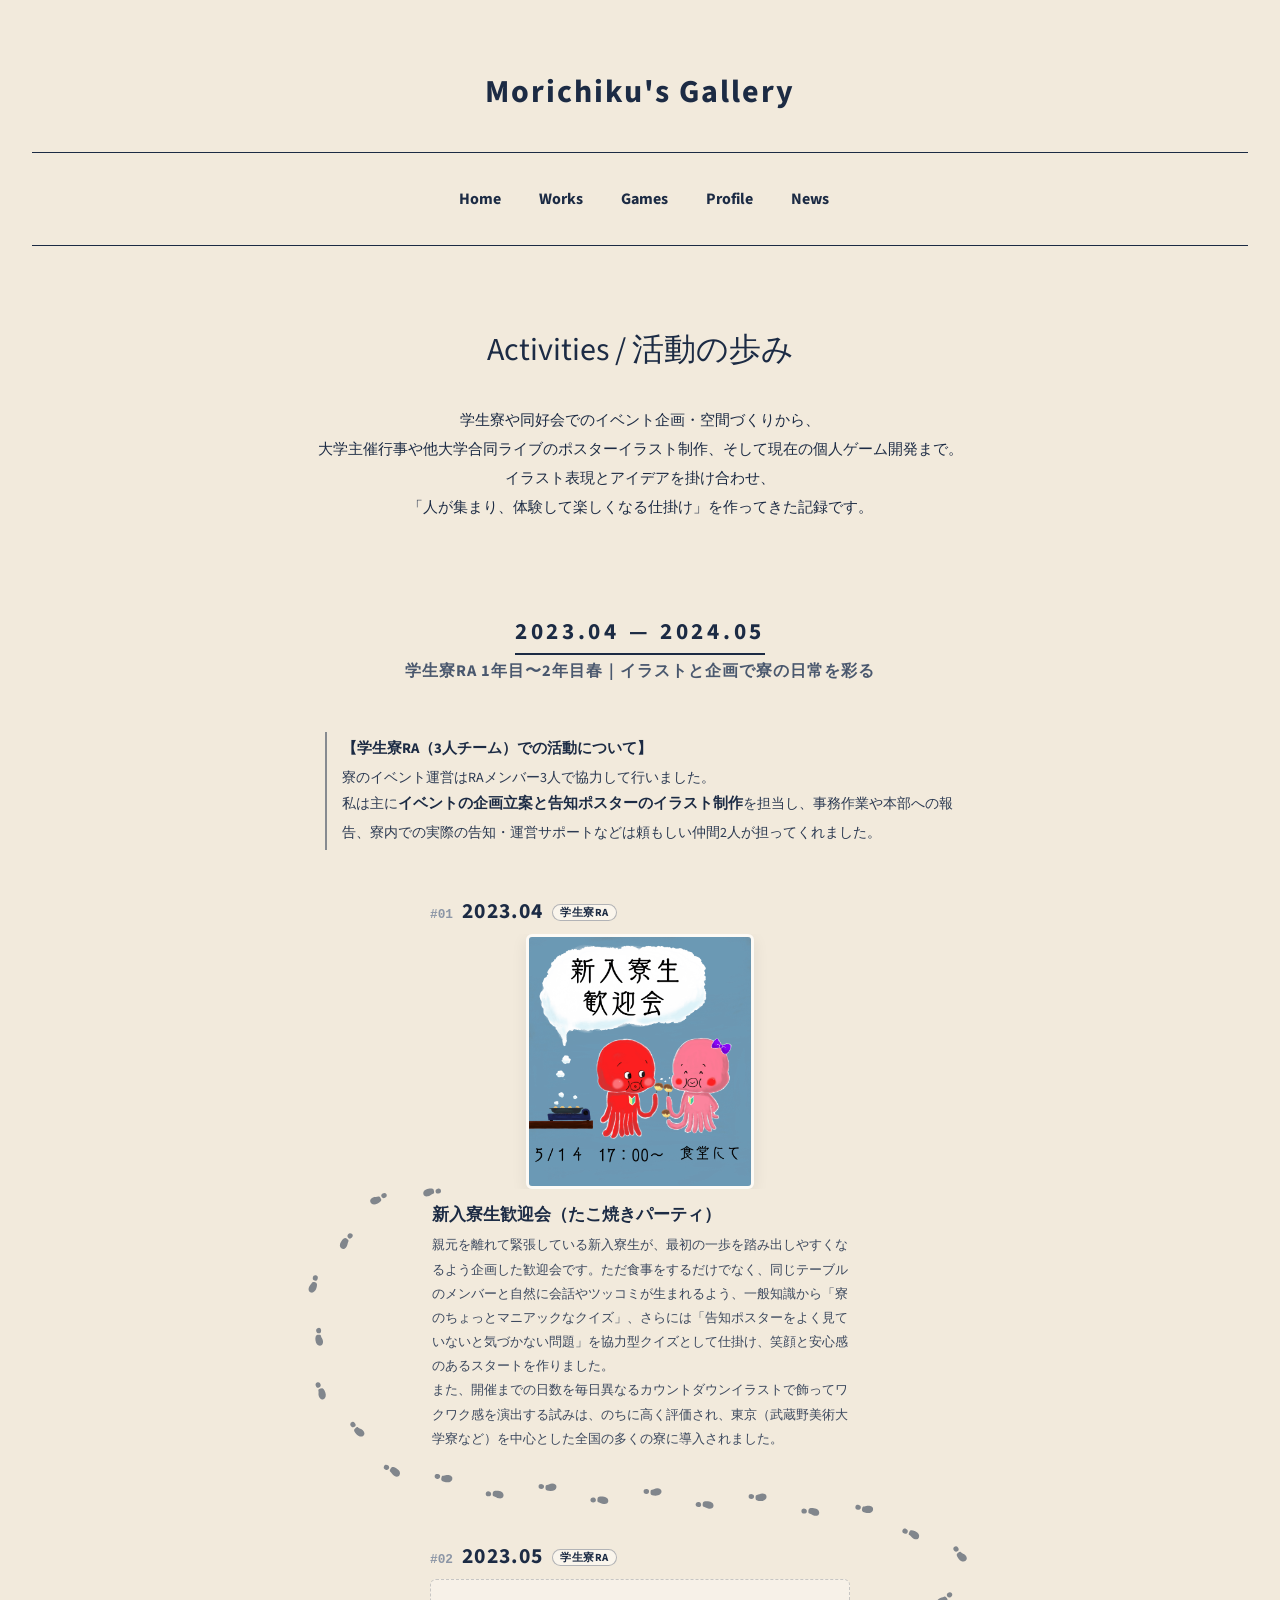
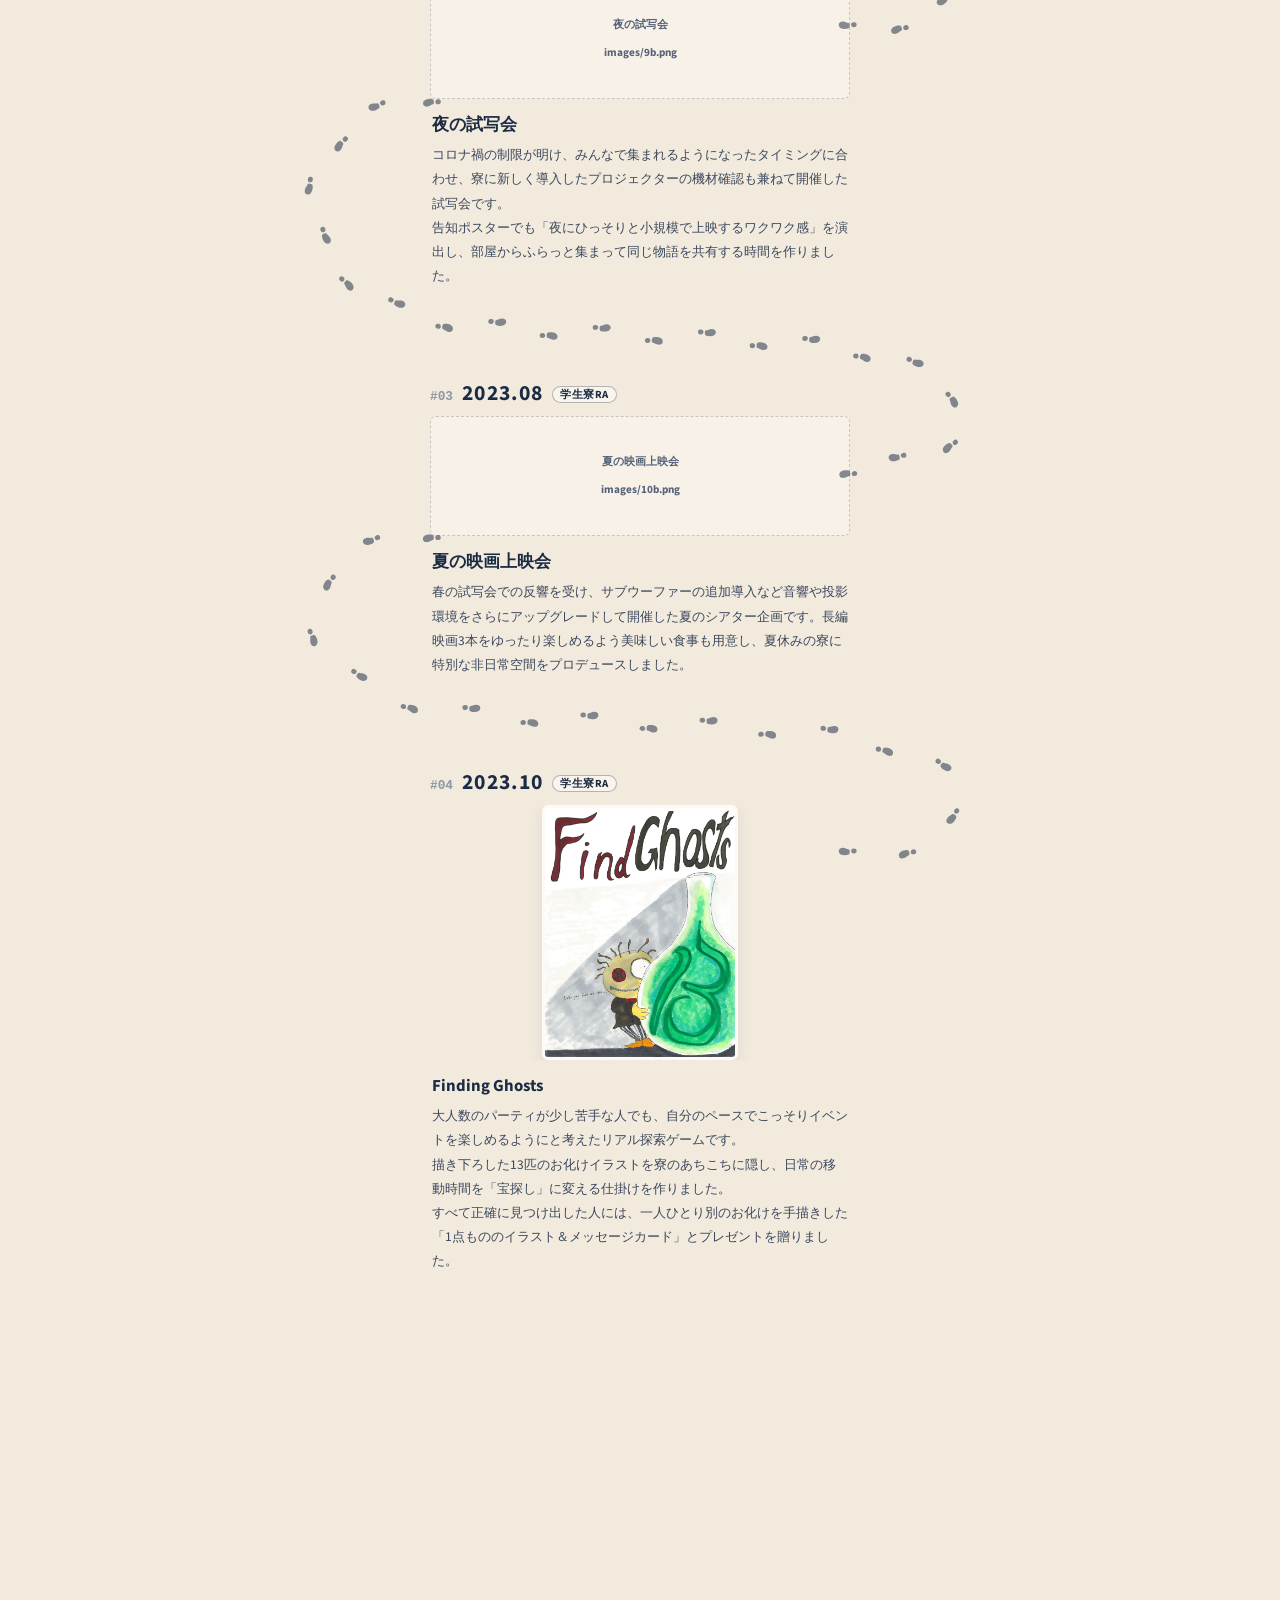
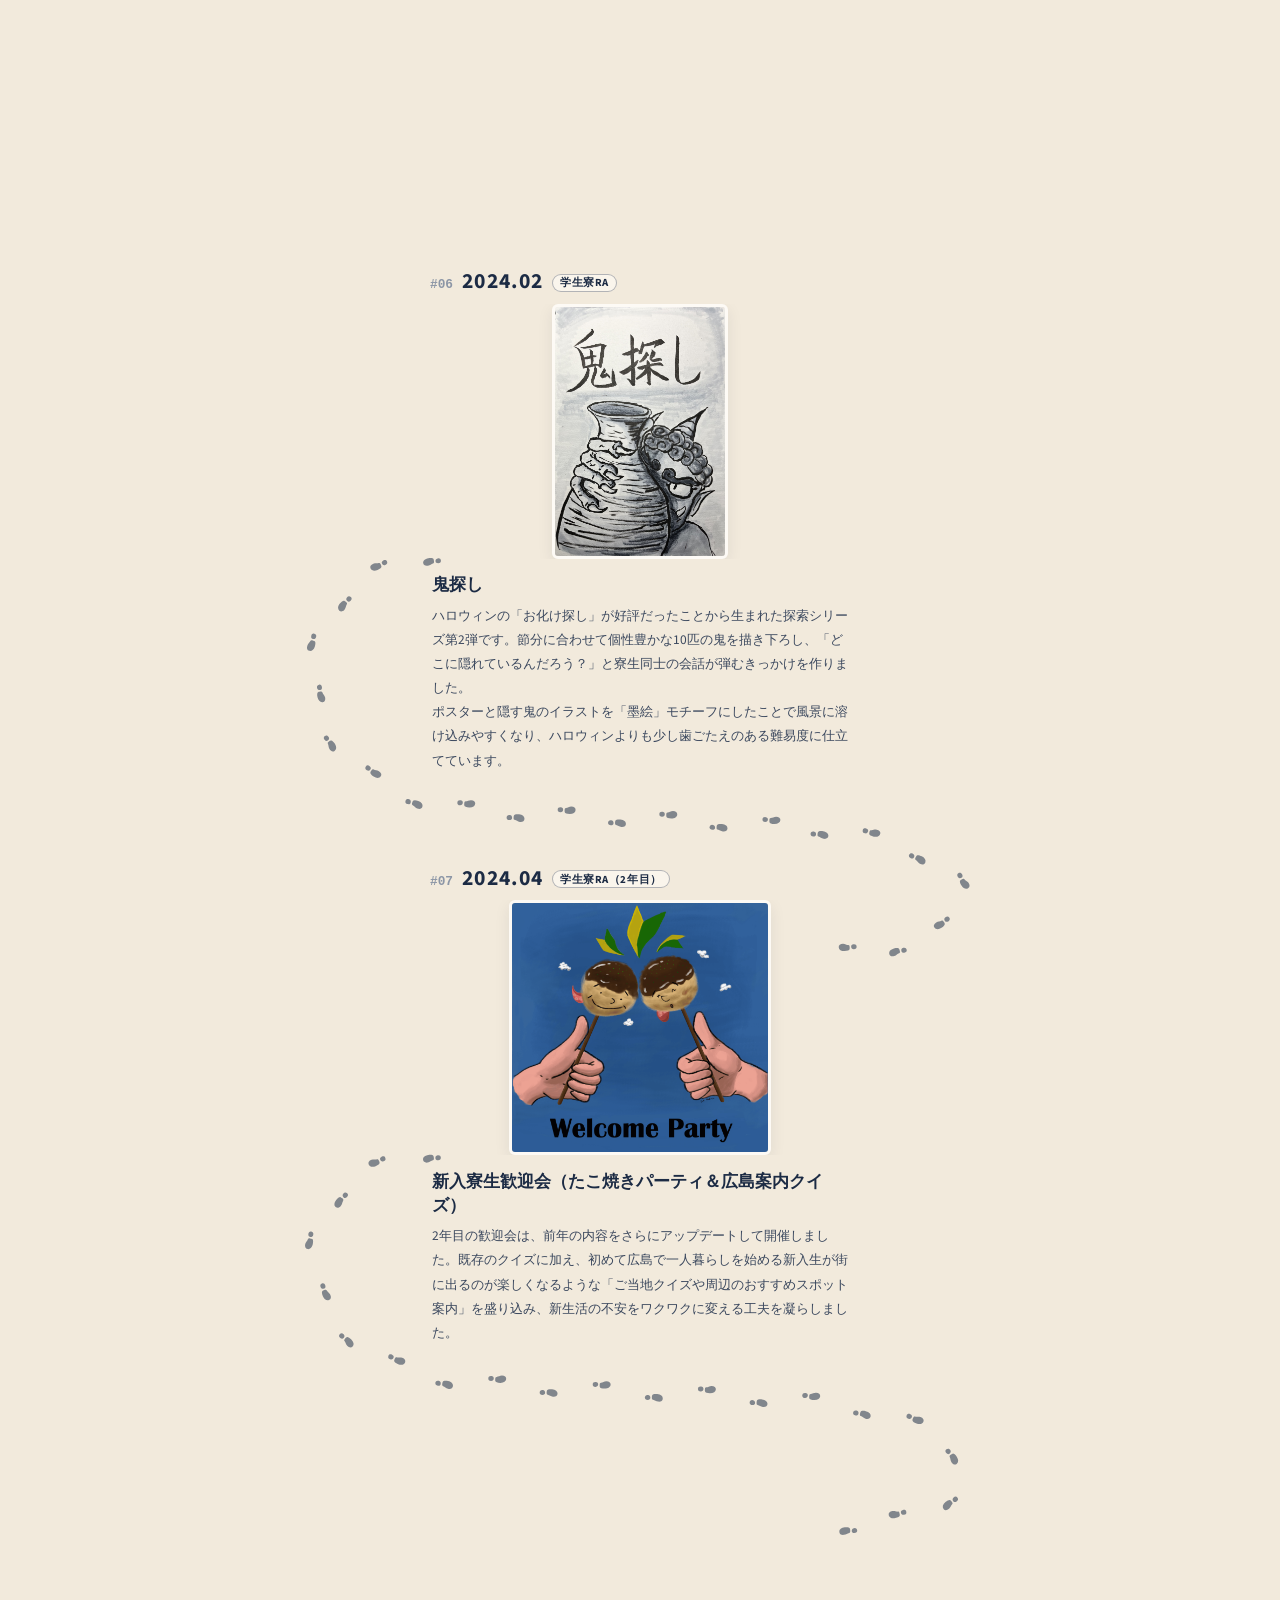
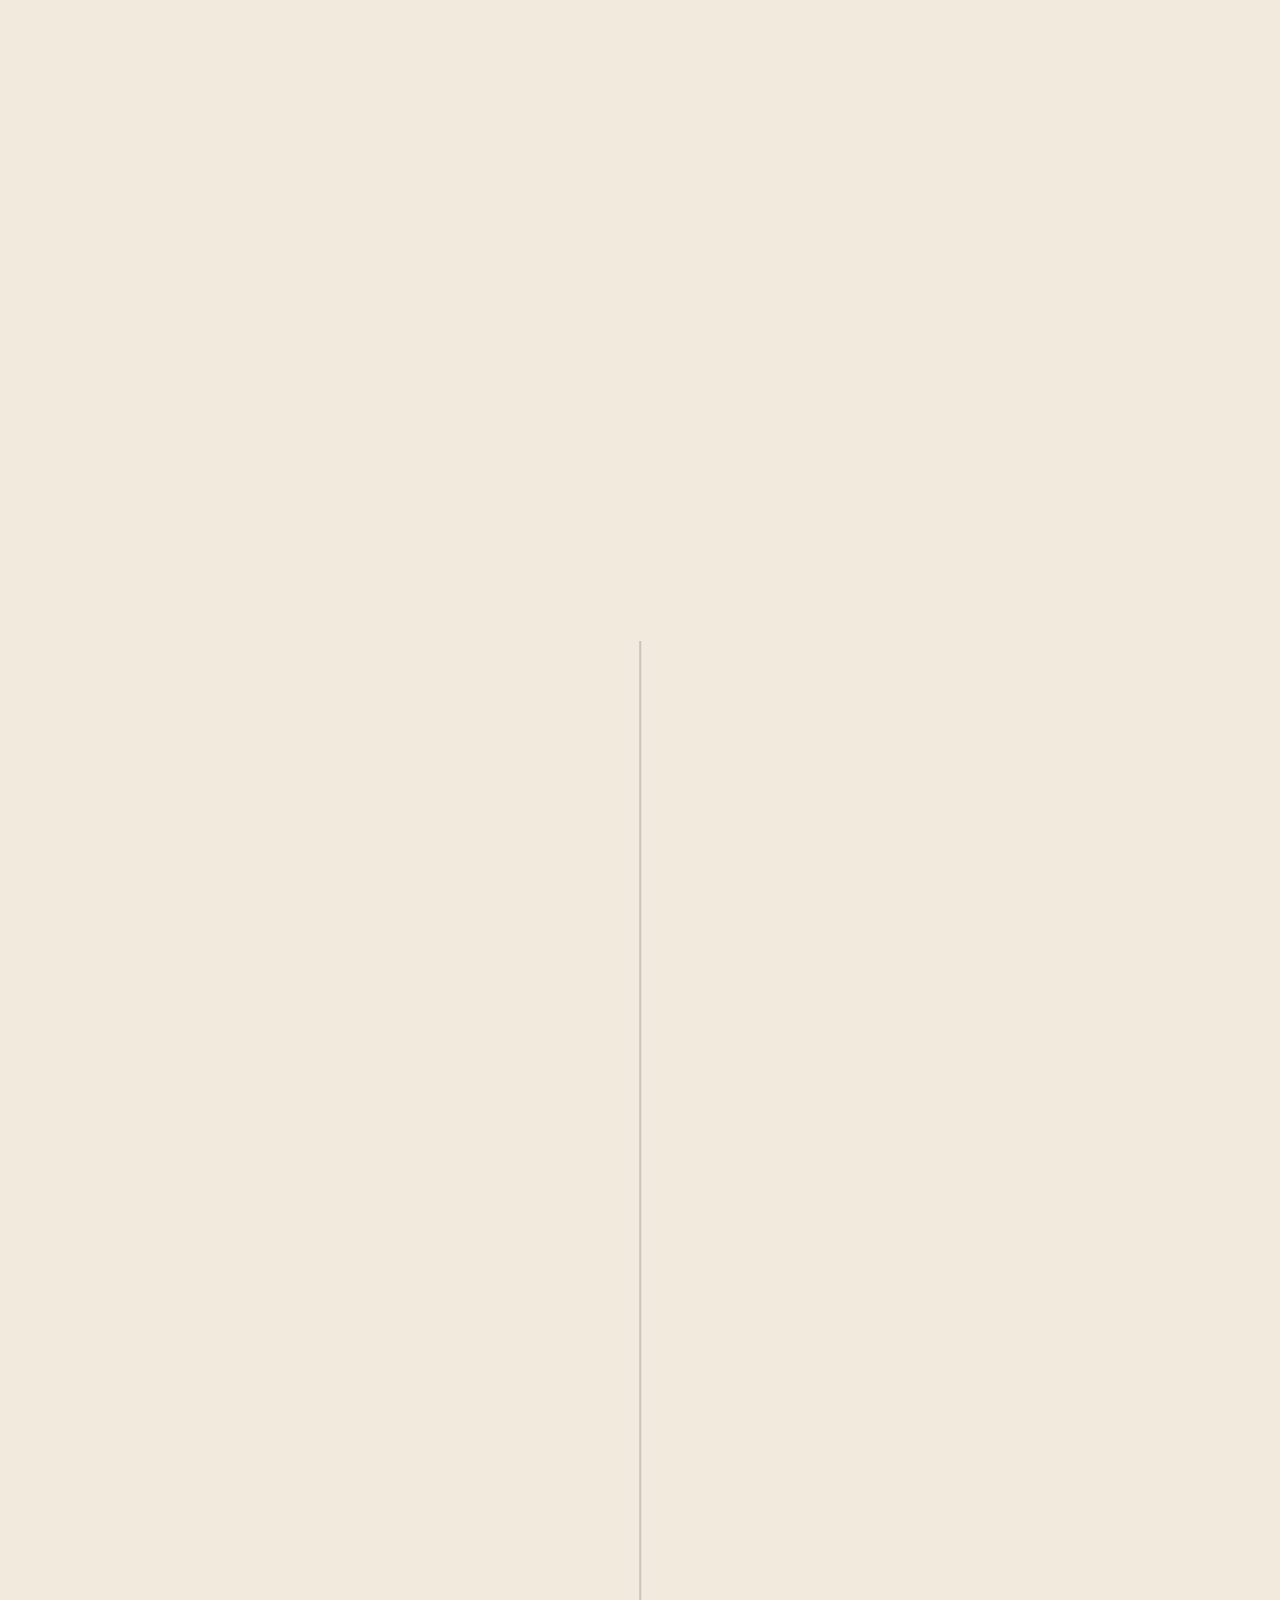
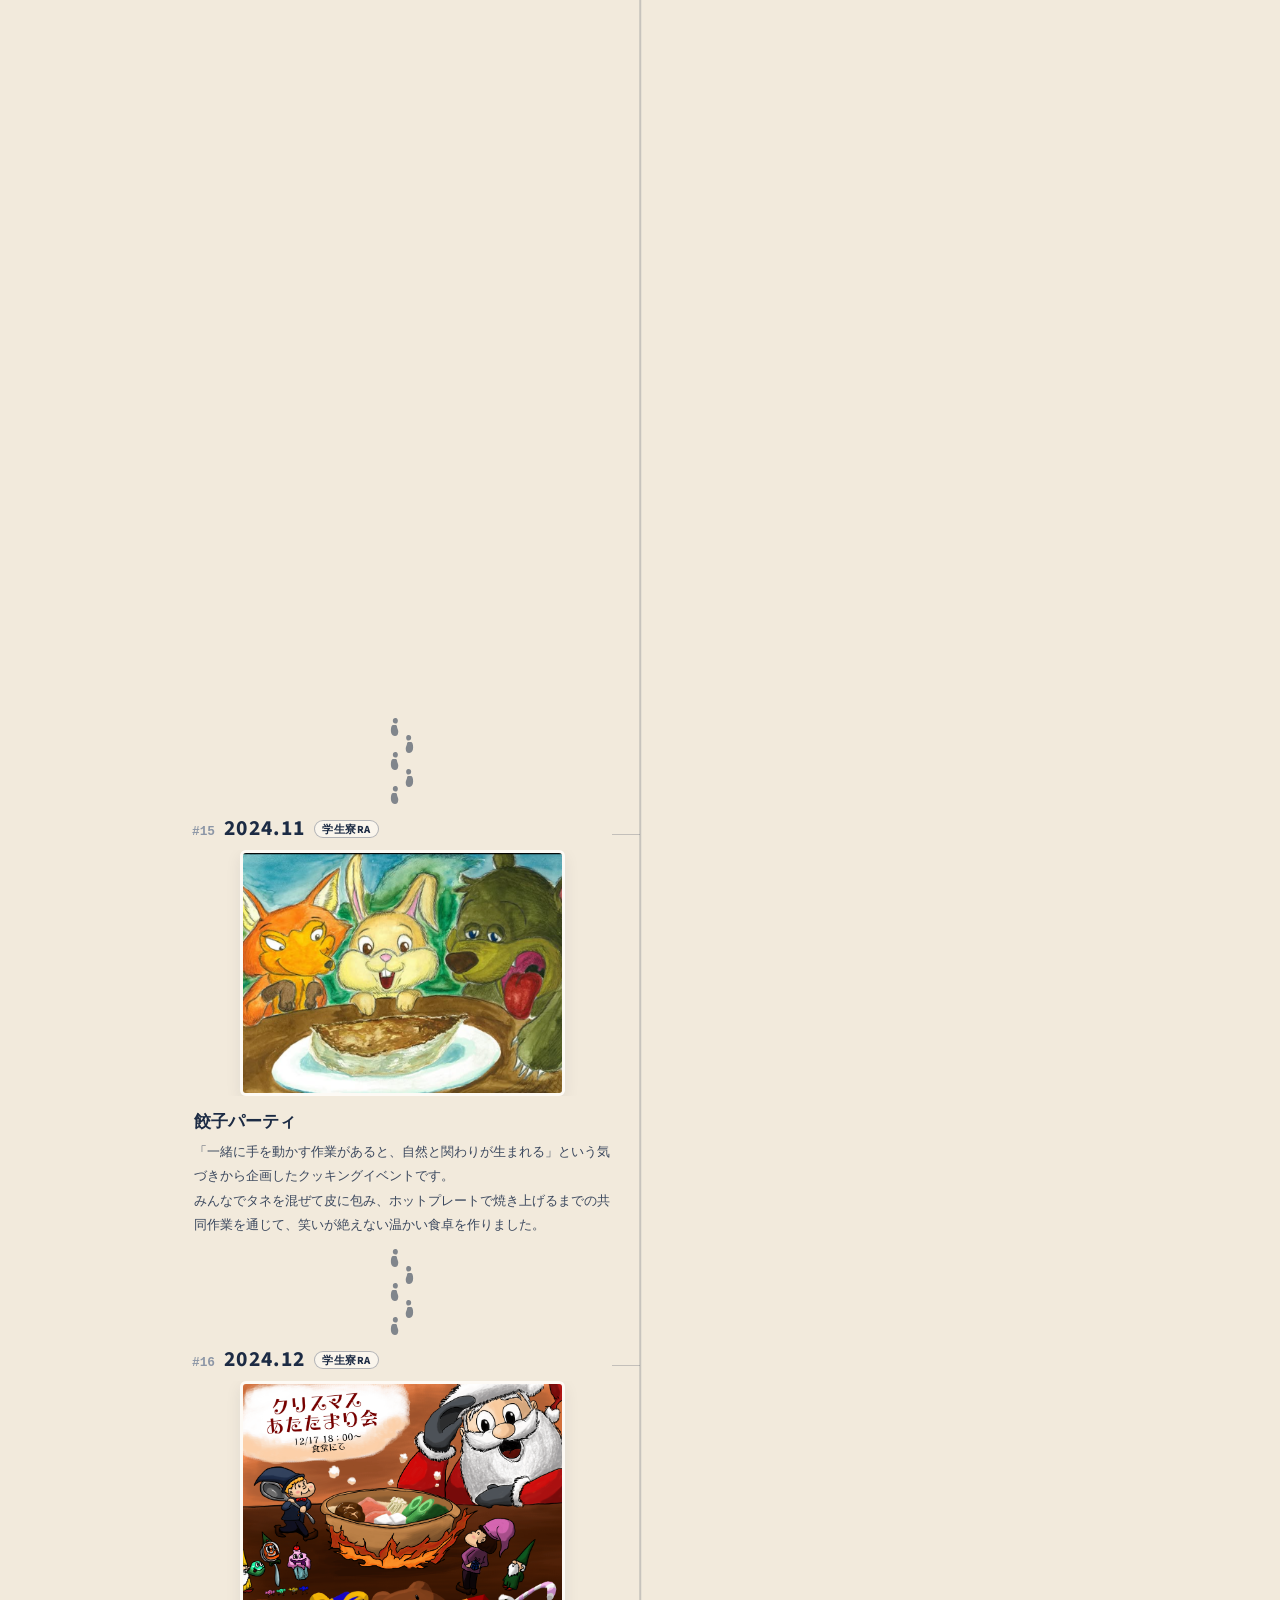
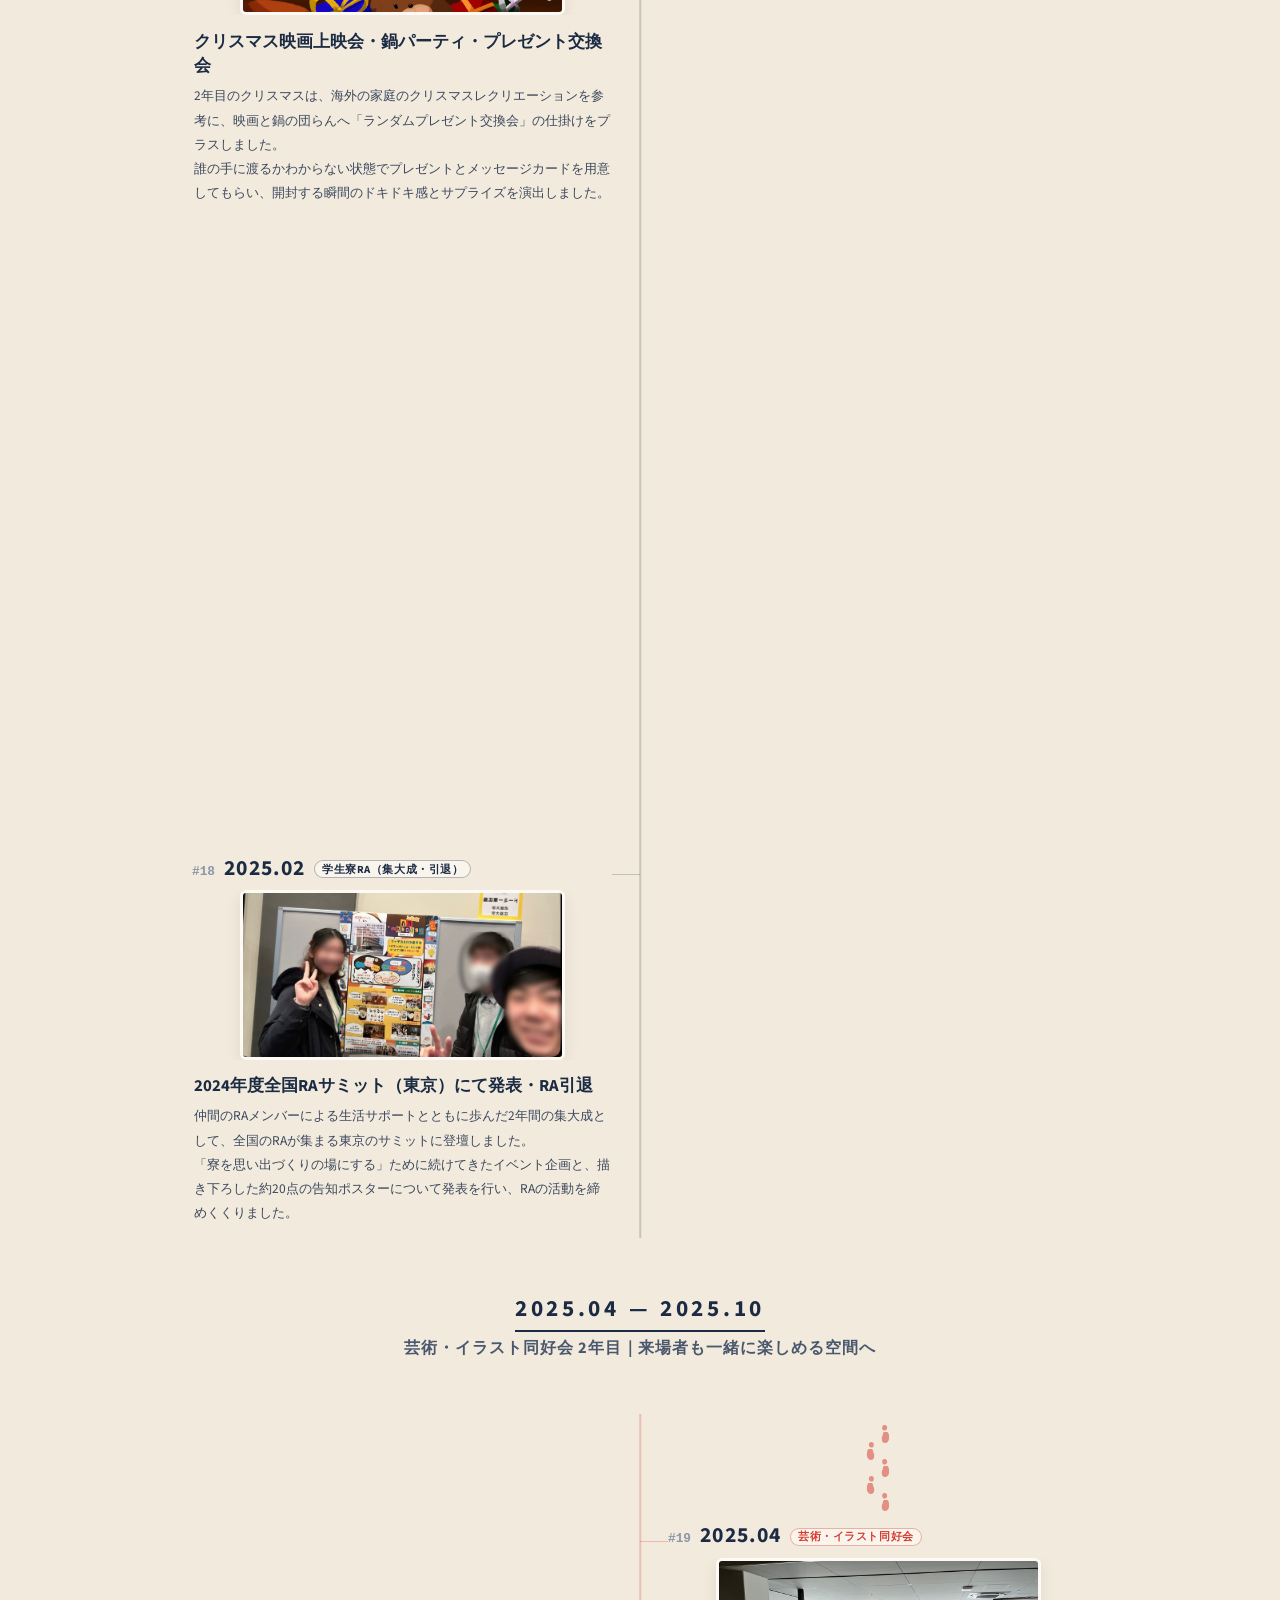
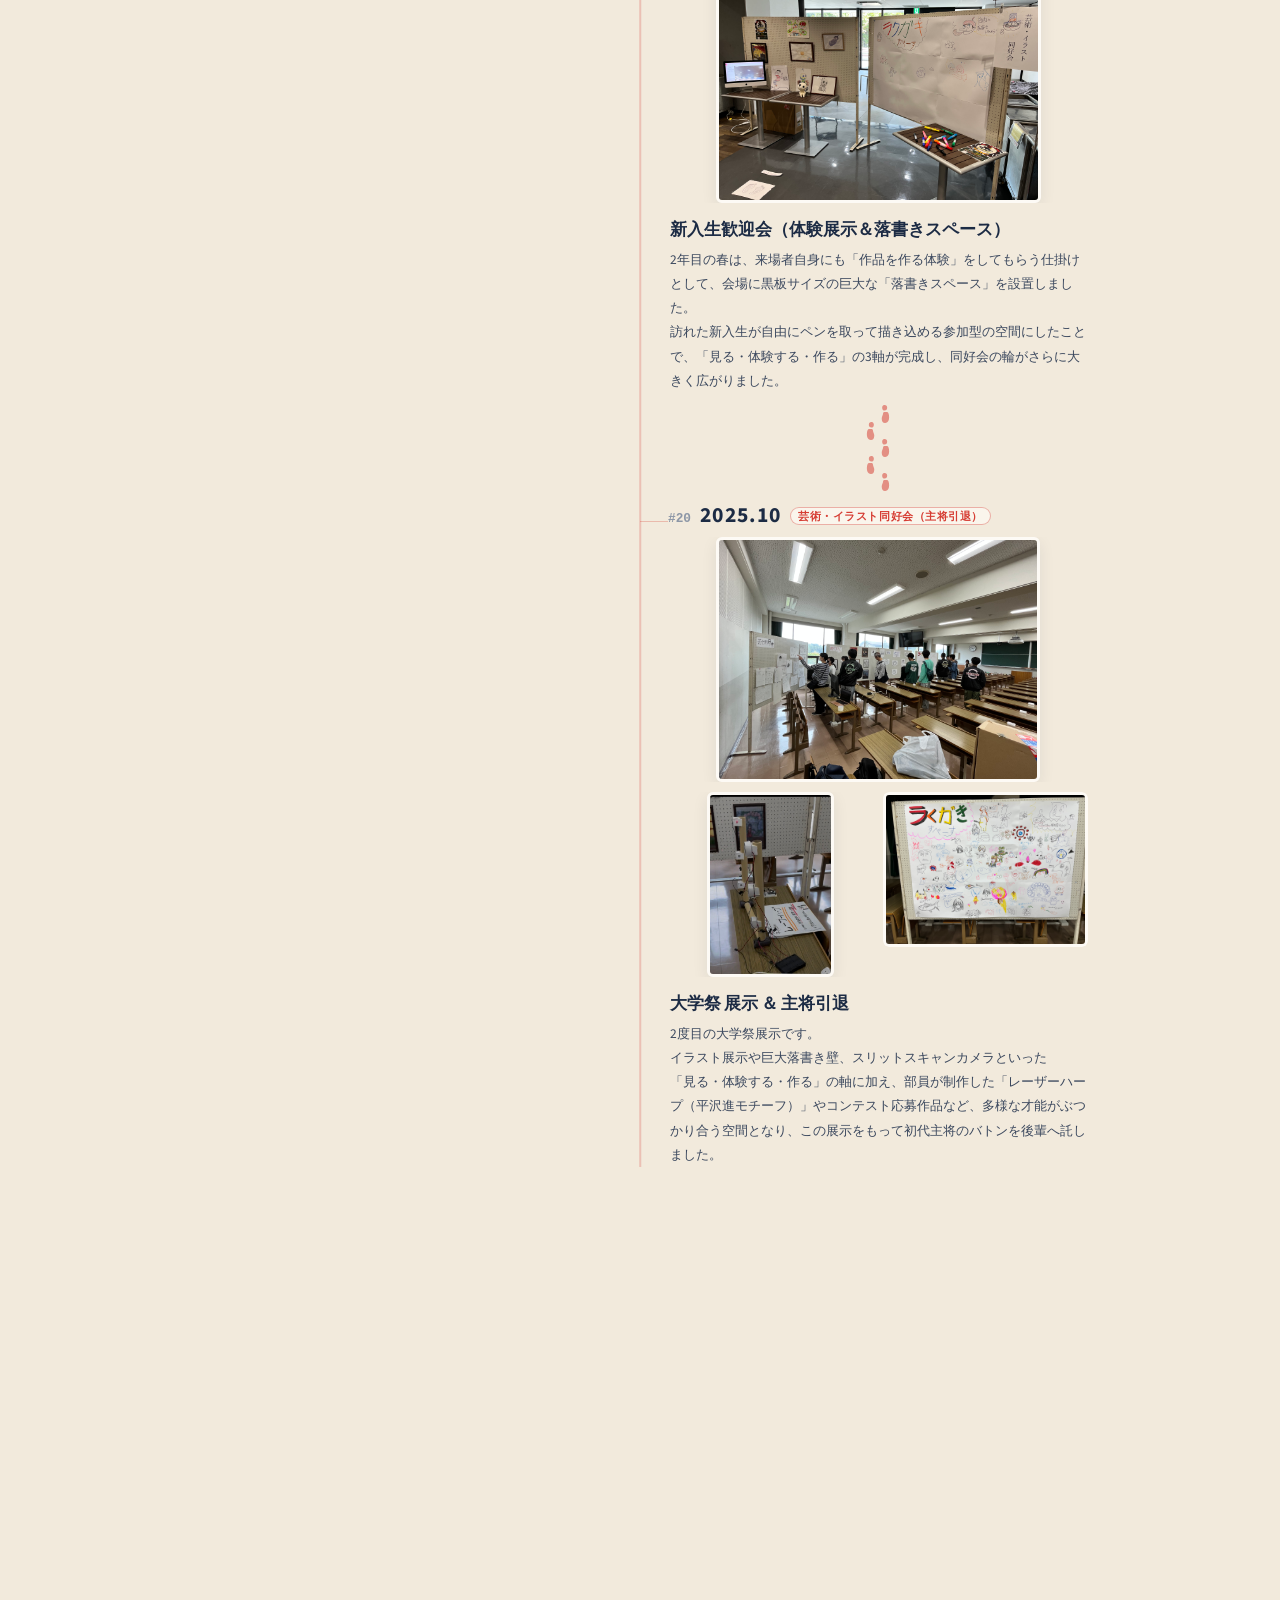
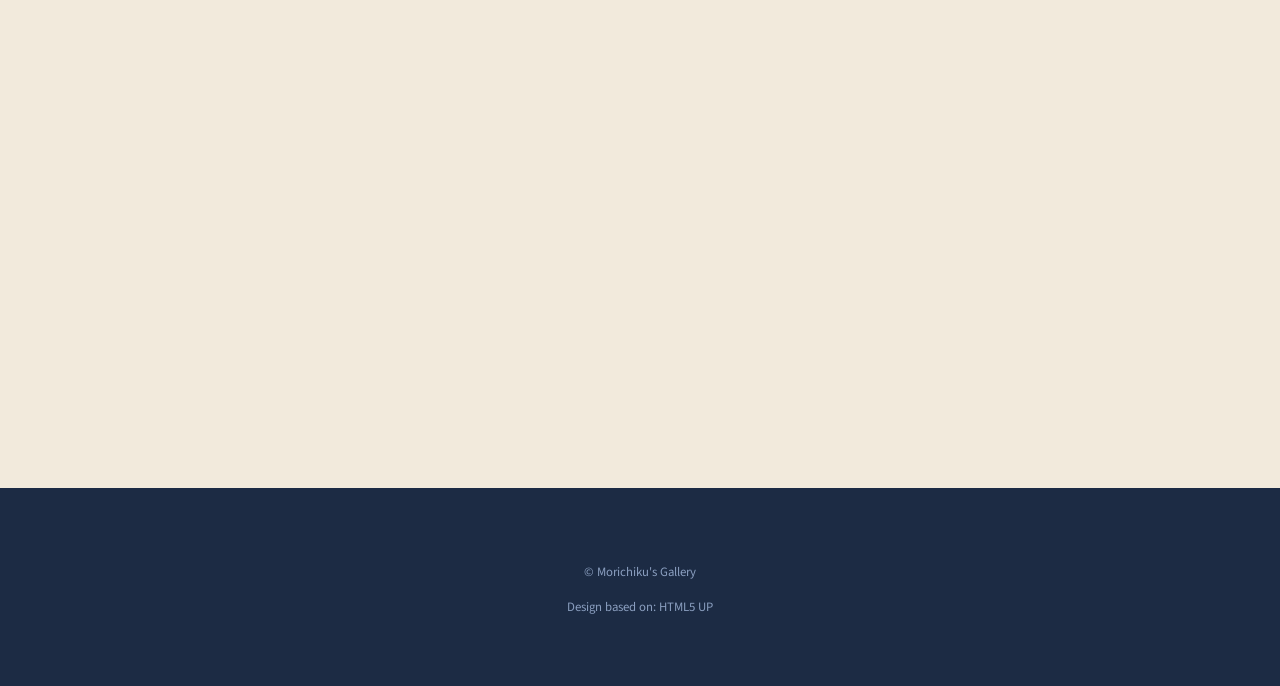
==== commit 051ab8ba: "Update activities.html" ====
--- a/activities.html
+++ b/activities.html
@@ -167,7 +167,6 @@
         <li><a href="index.html">Home</a></li>
         <li><a href="works.html">Works</a></li>
         <li><a href="games.html">Games</a></li>
-        <li><a href="activities.html">Activities</a></li>
         <li><a href="profile.html">Profile</a></li>
         <li><a href="news.html">News</a></li>
       </ul>
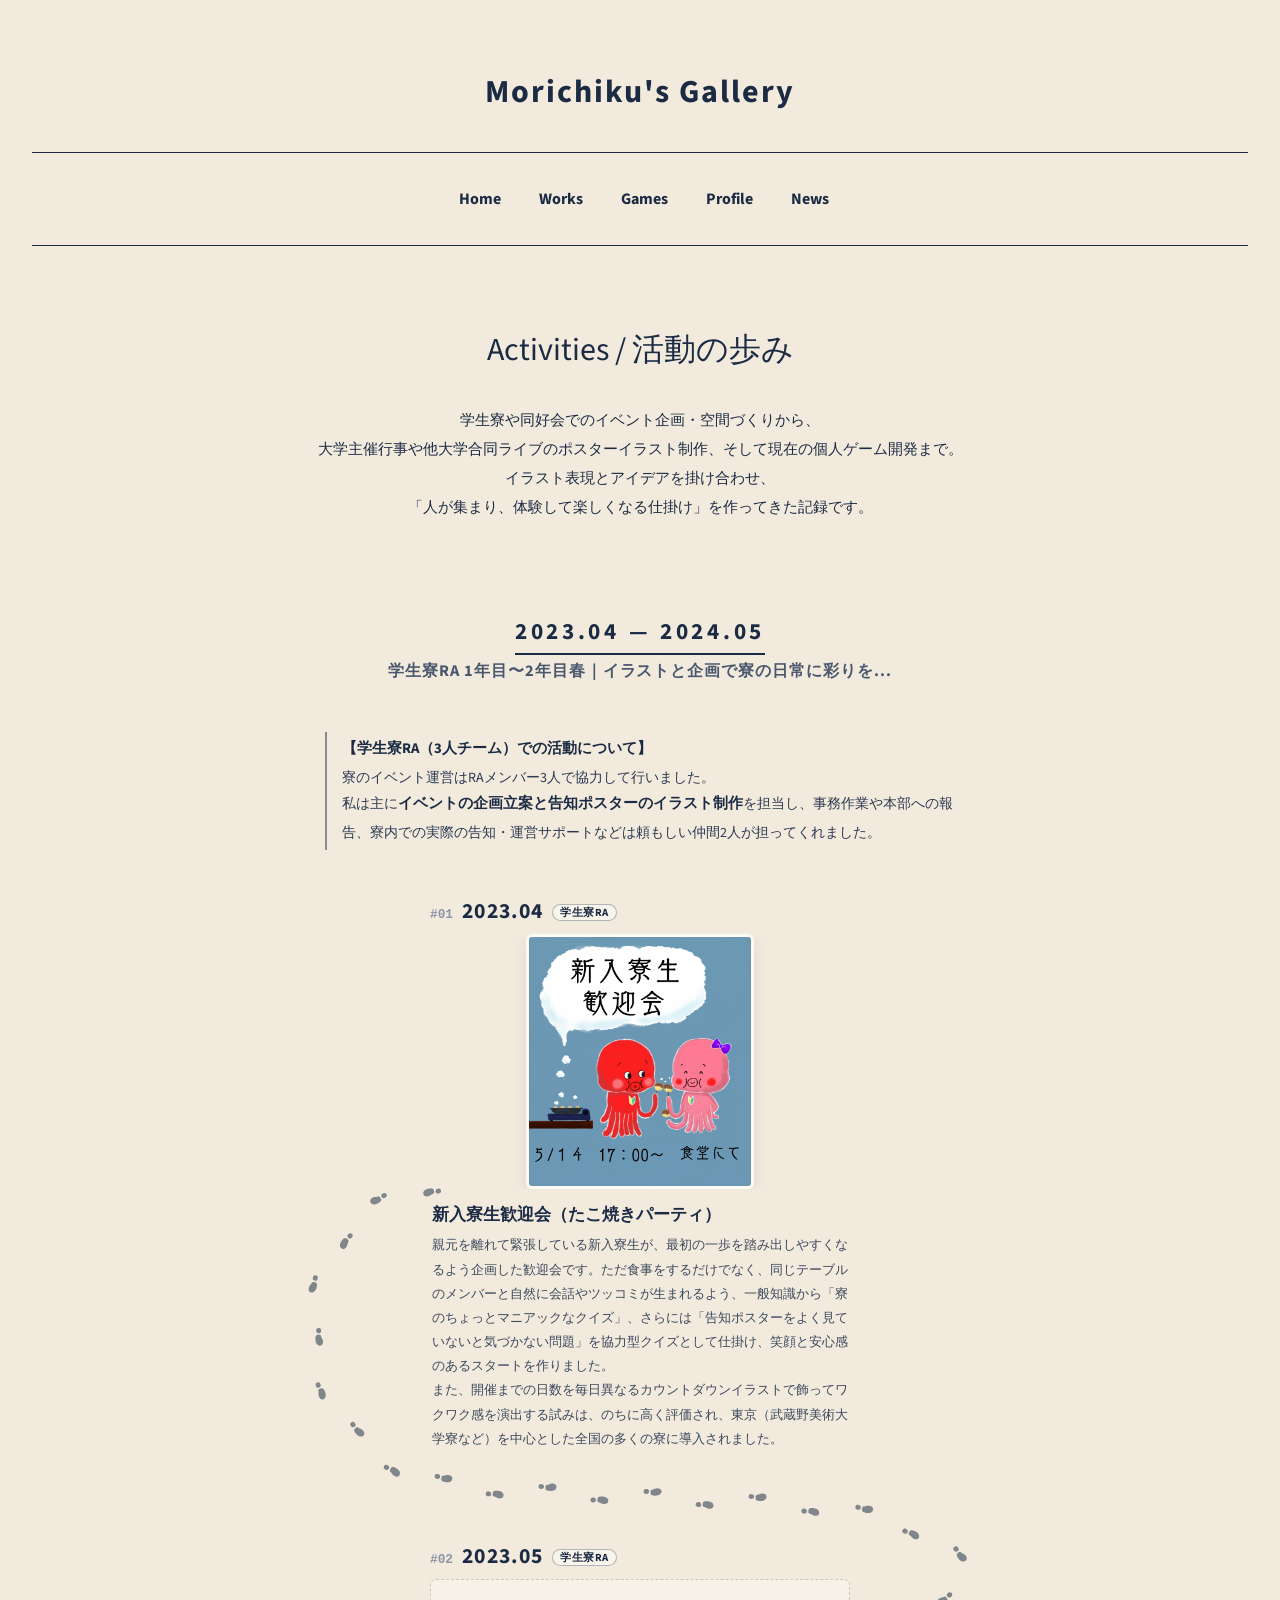
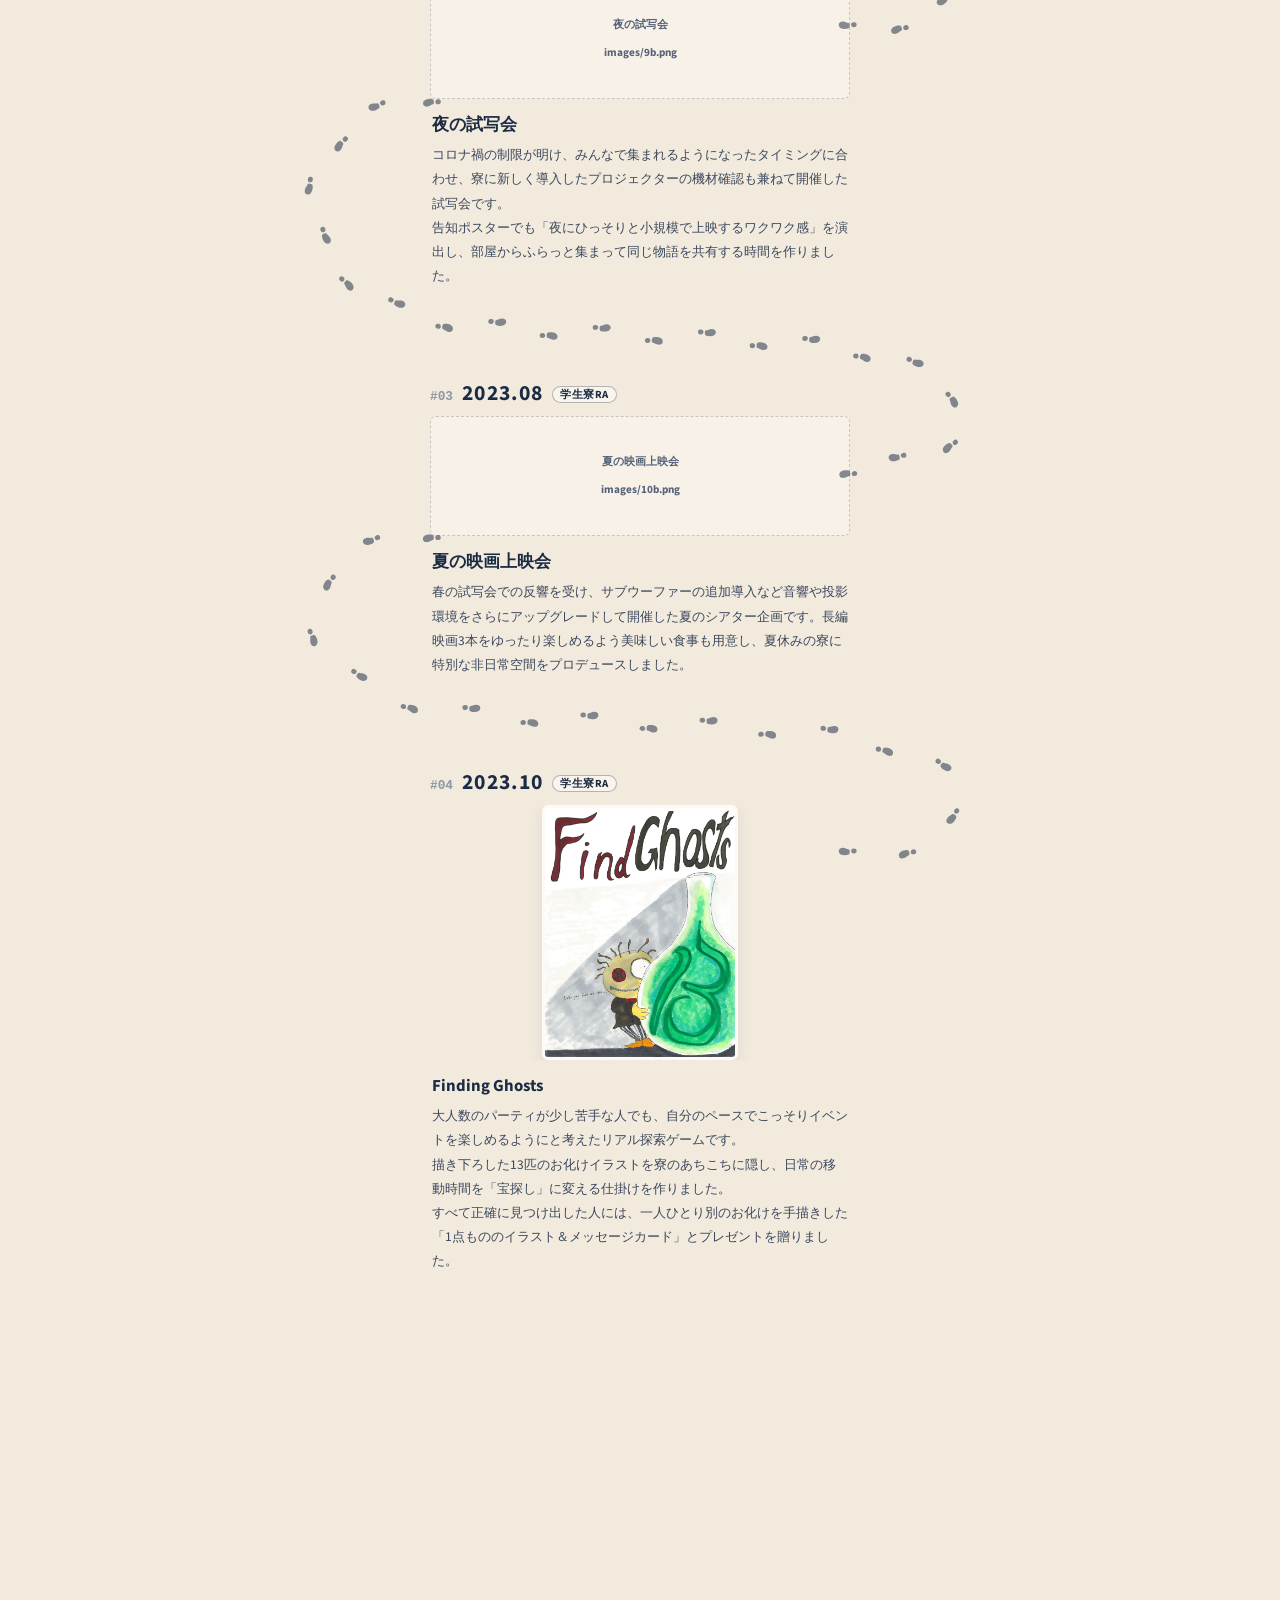
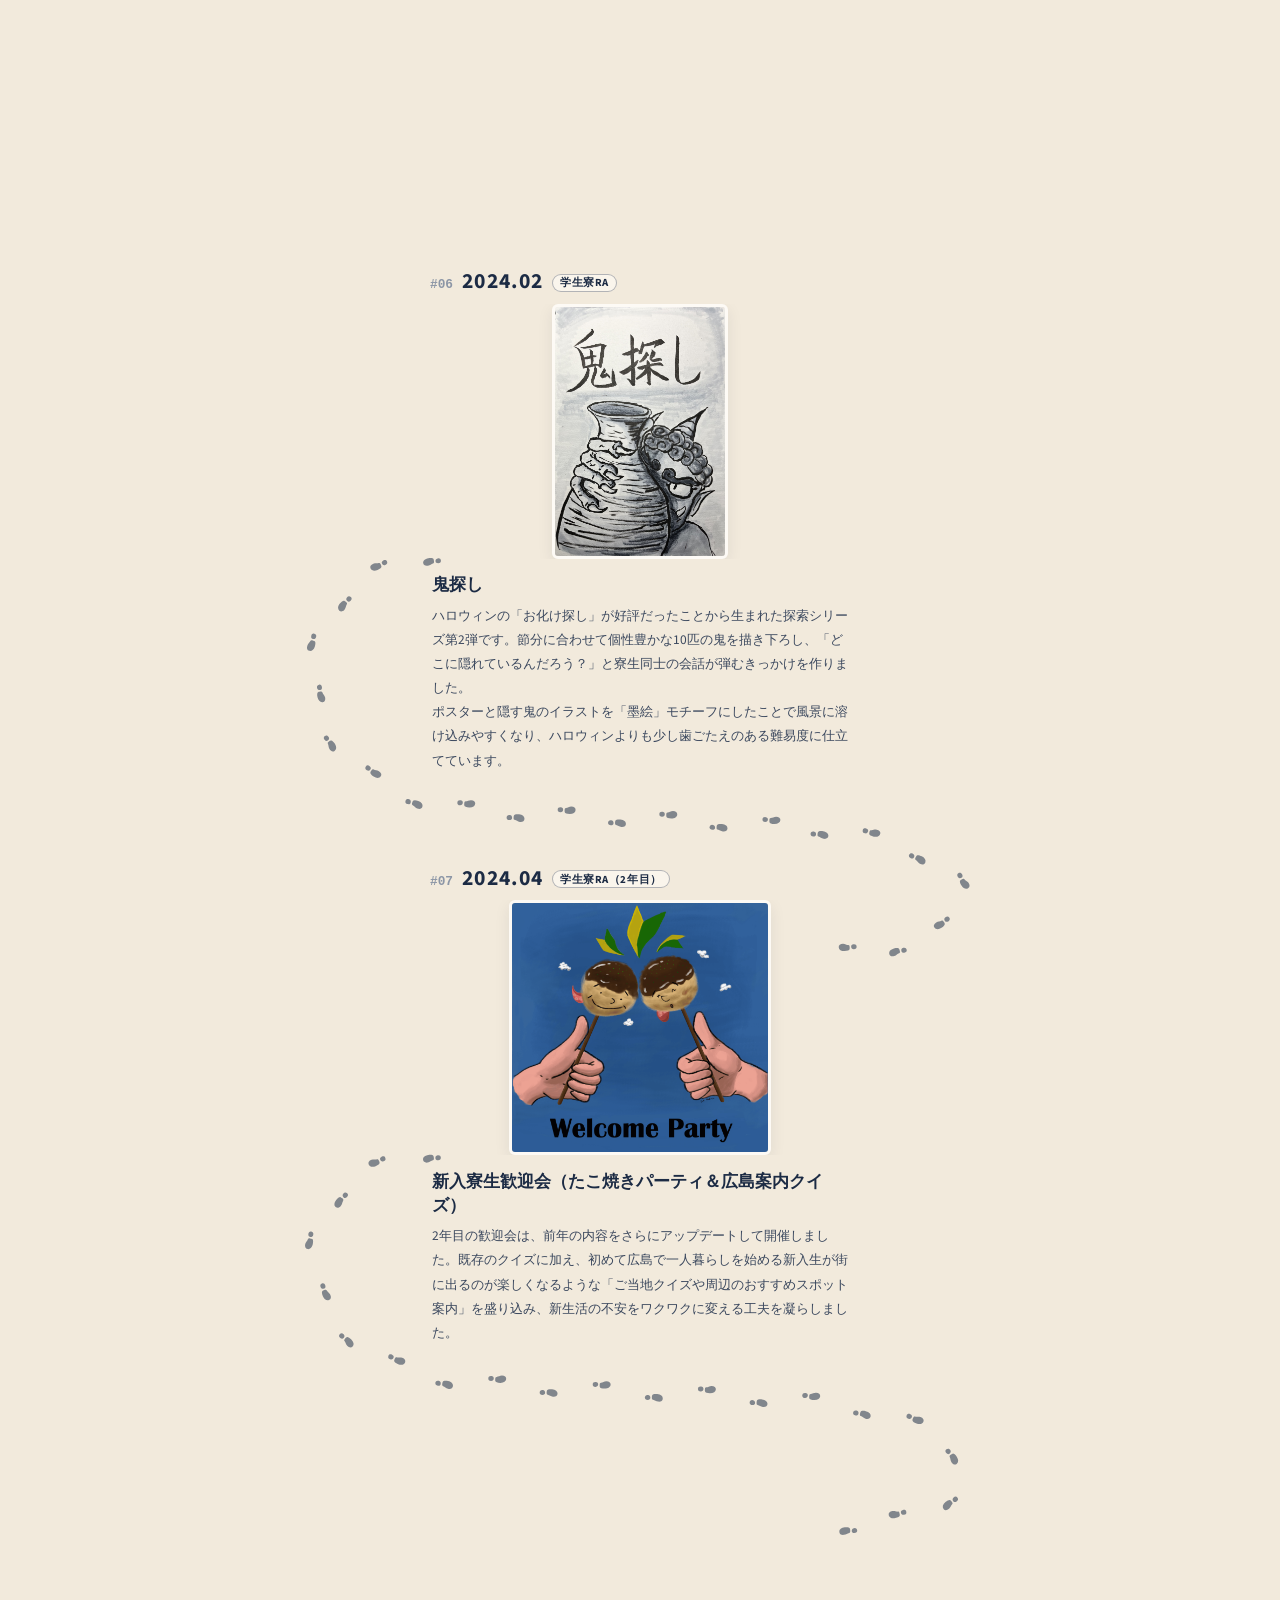
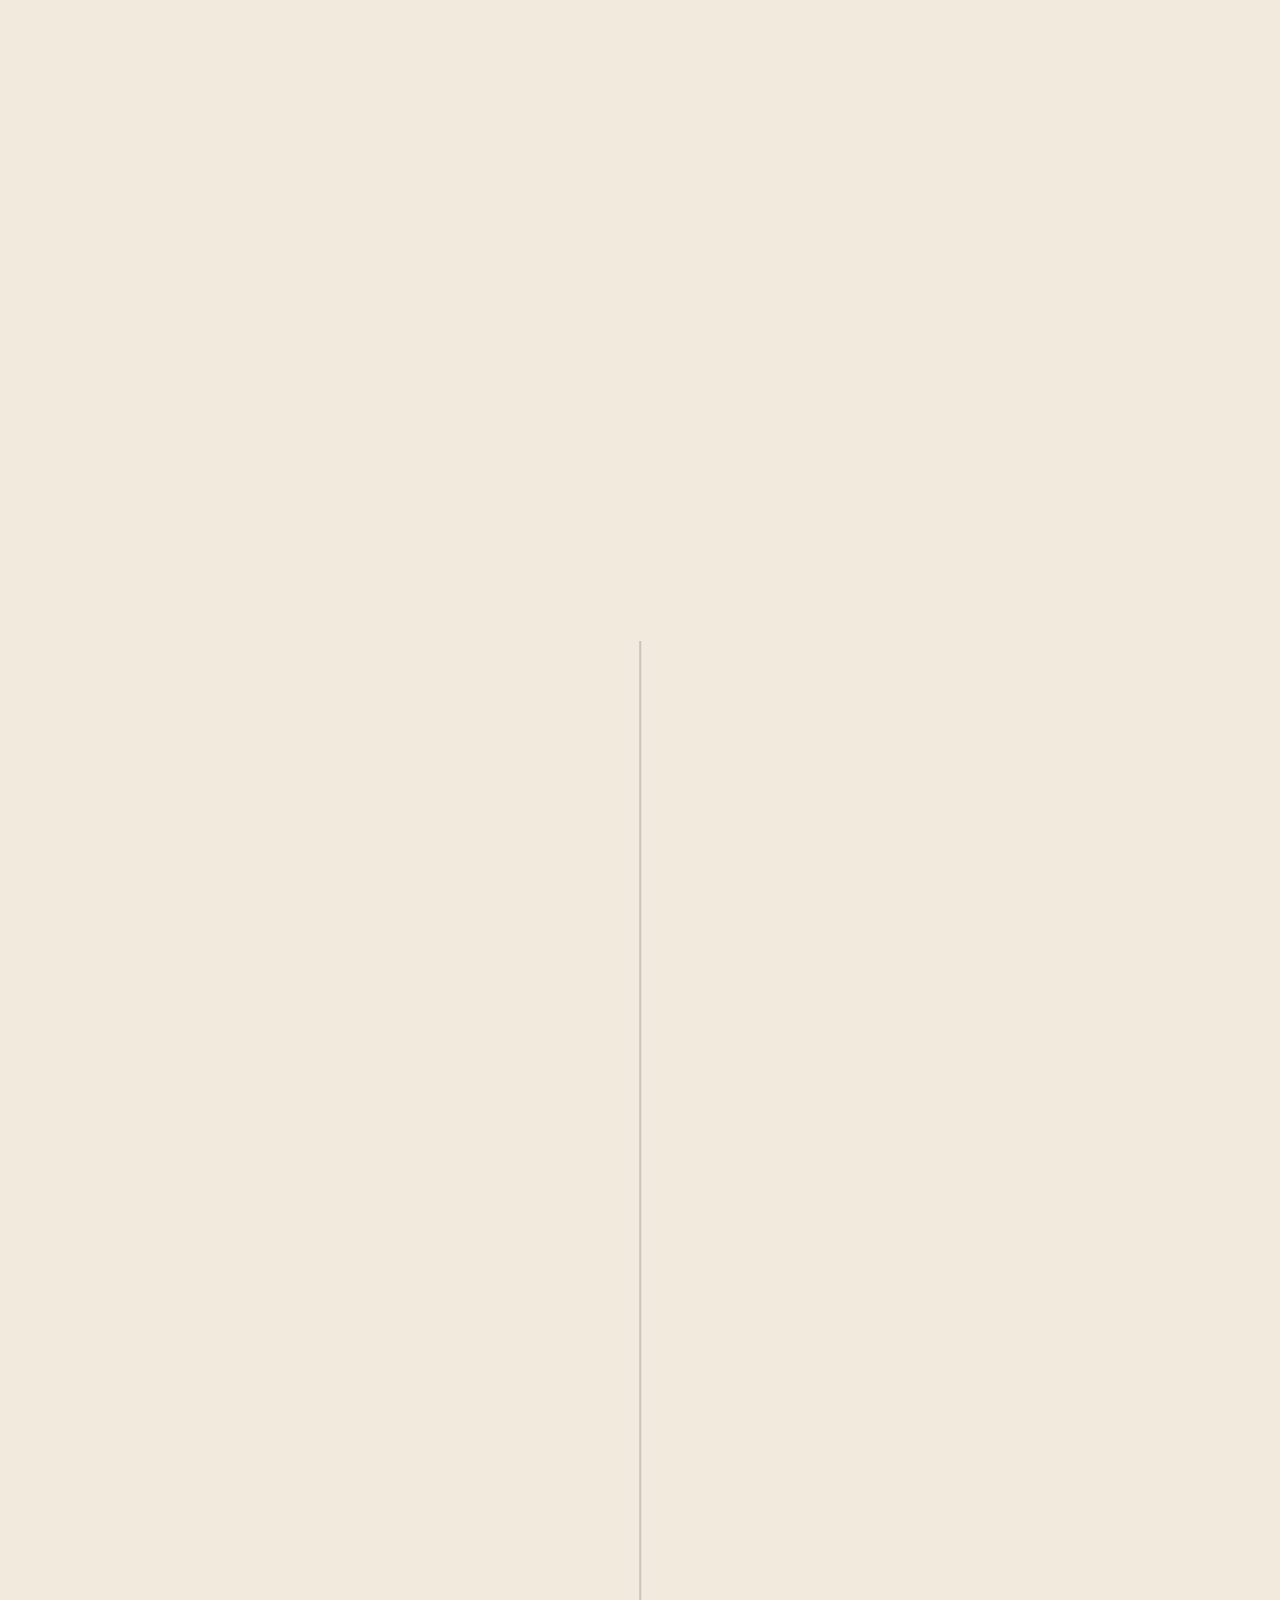
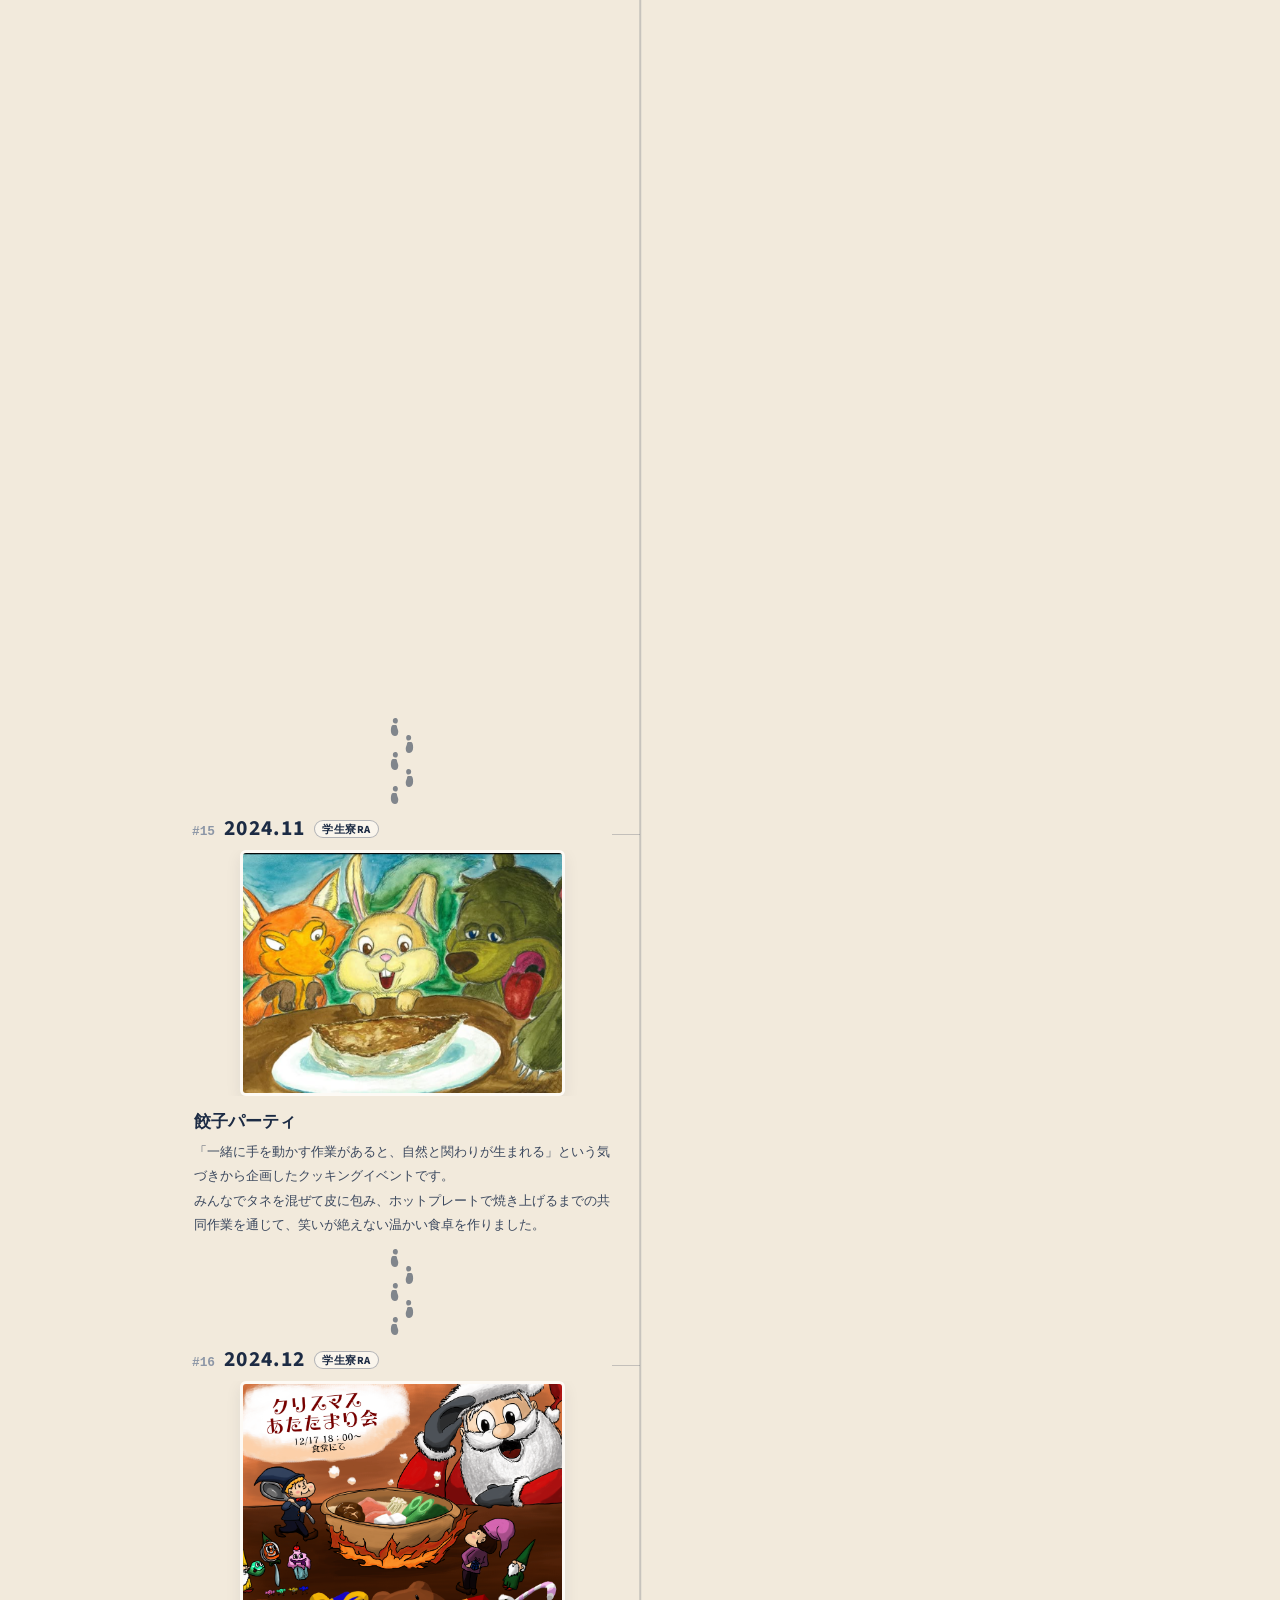
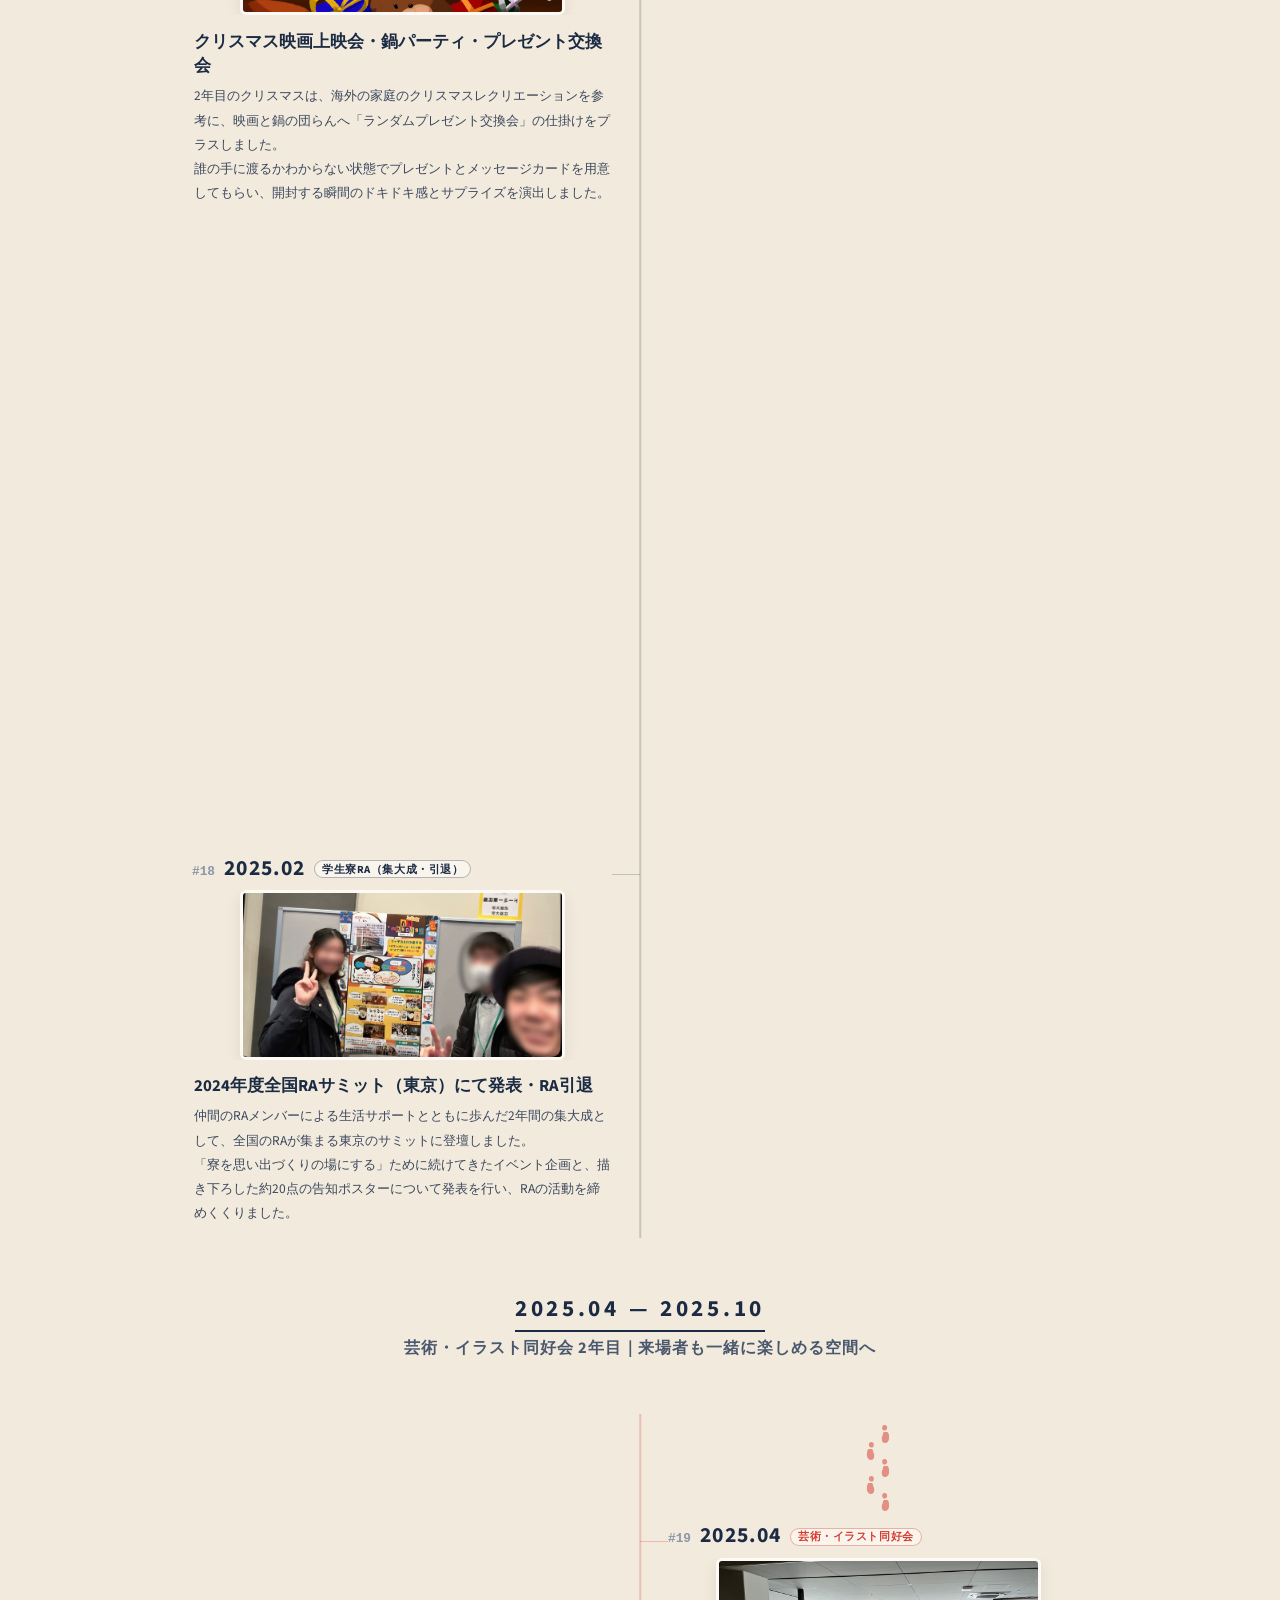
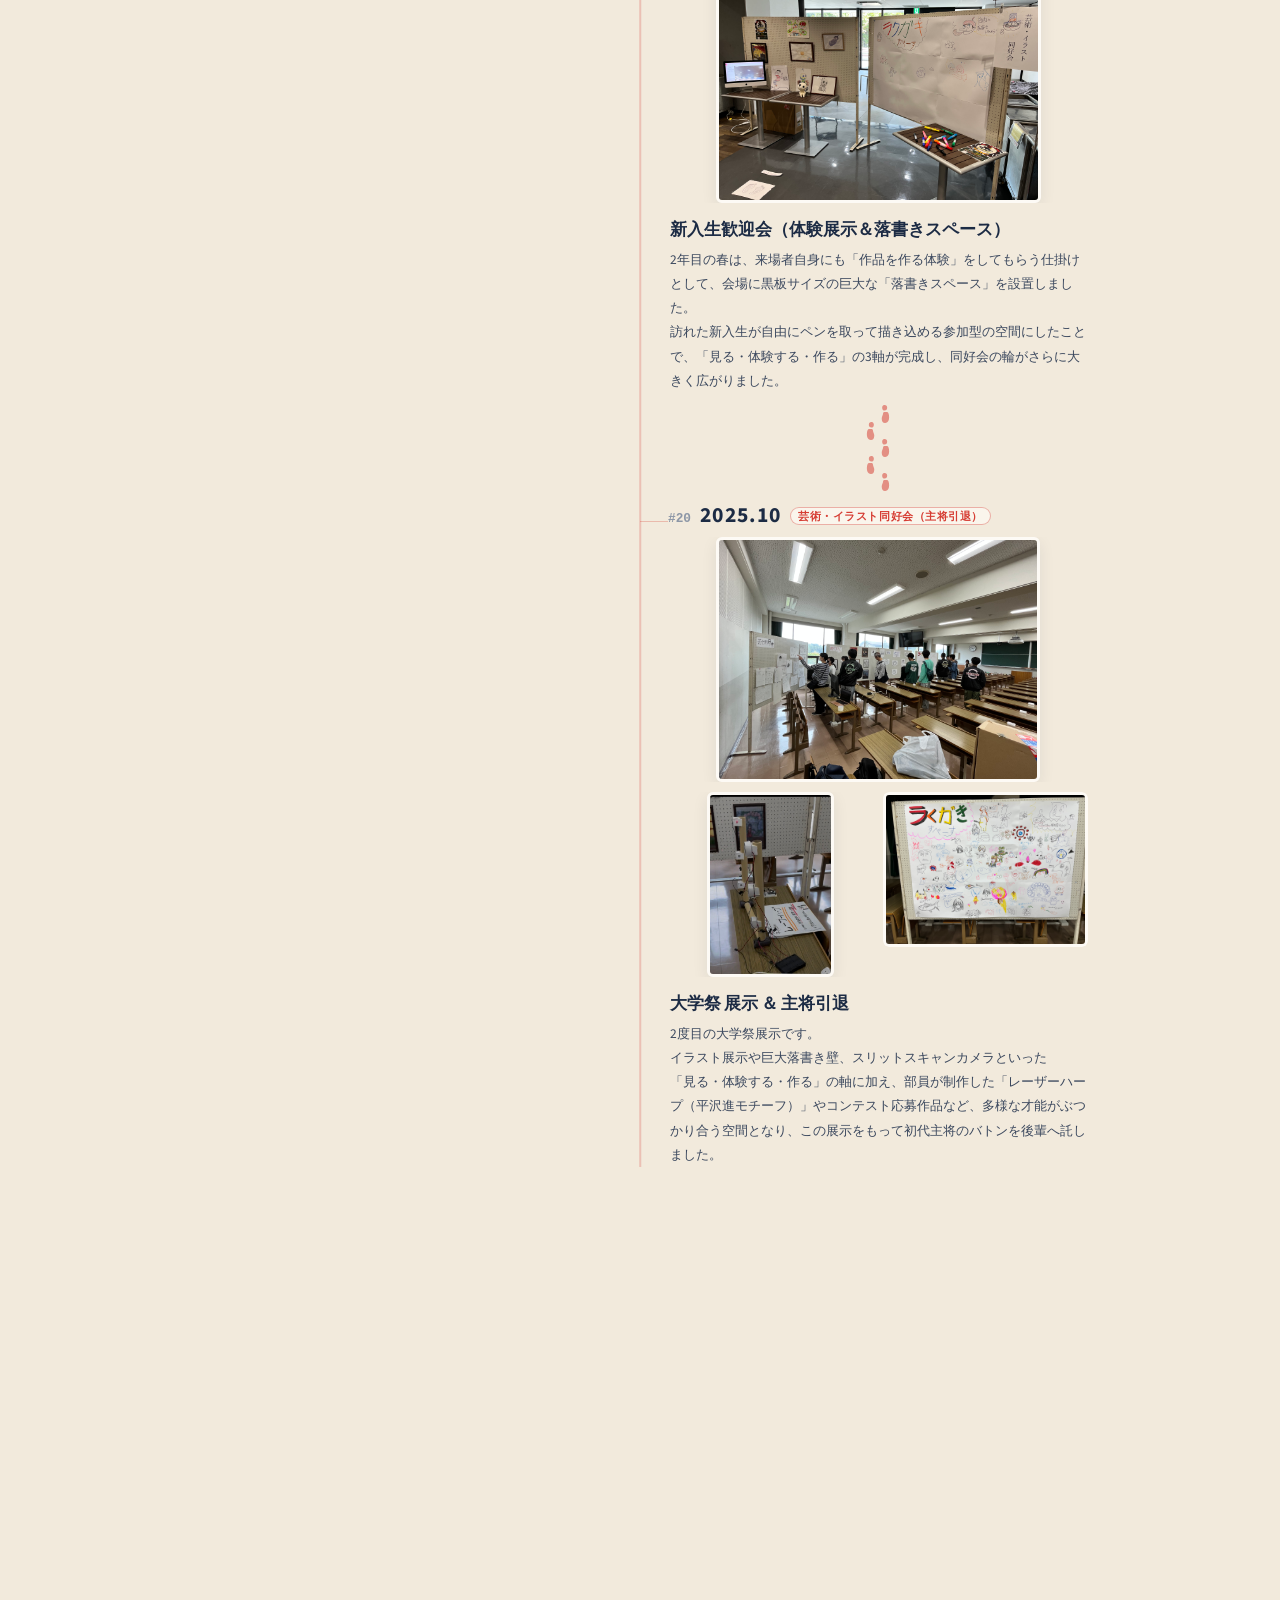
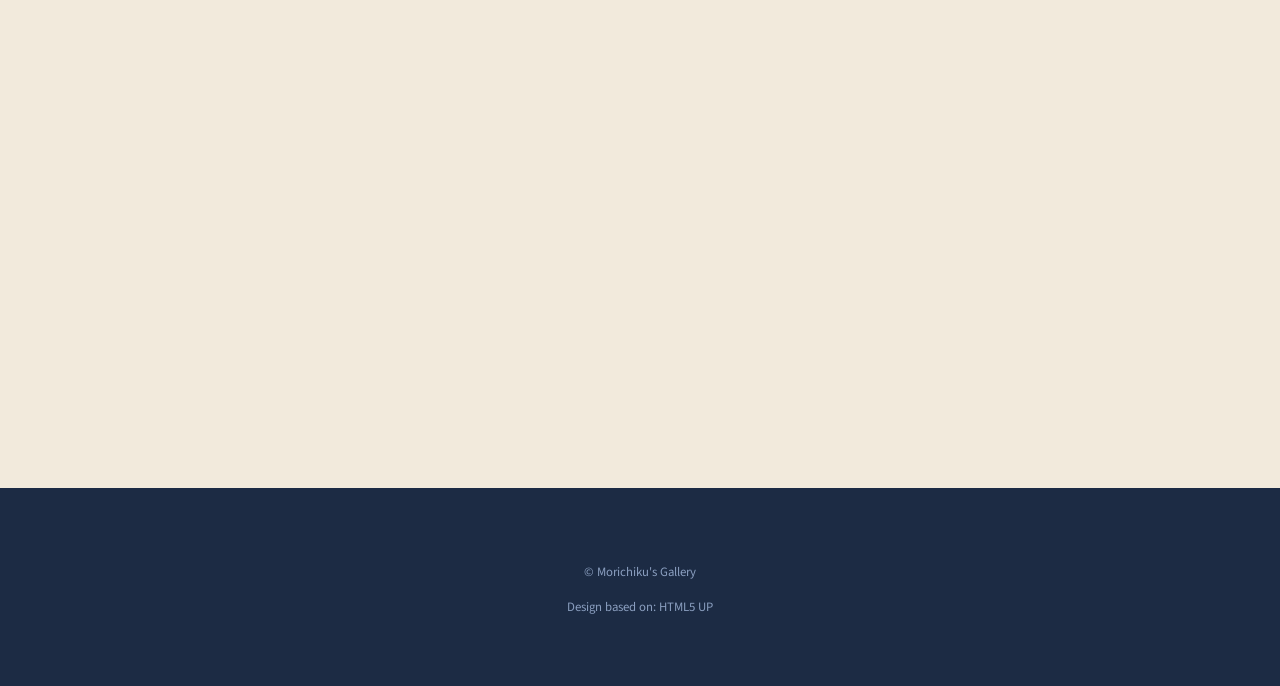
==== commit 2a6d8822: "a a" ====
--- a/activities.html
+++ b/activities.html
@@ -185,7 +185,7 @@
         <!-- Phase 1: 2023.04 〜 2024.05（1列：日付→画像→下に説明文） -->
         <div class="phase-divider fade-in-up">
           <span class="phase-period">2023.04 — 2024.05</span>
-          <span class="phase-label">学生寮RA 1年目〜2年目春｜イラストと企画で寮の日常を彩る</span>
+          <span class="phase-label">学生寮RA 1年目〜2年目春｜イラストと企画で寮の日常に彩りを...</span>
         </div>
         <div class="team-credit-note note-ra-team fade-in-up">
           <strong>【学生寮RA（3人チーム）での活動について】</strong><br>
@@ -508,7 +508,7 @@
         </div>
         <!-- 一番下の細い一言メッセージ -->
         <p class="activities-closing-line fade-in-up">
-          イラストも、空間の仕掛けも、ゲームも。見る人・遊ぶ人の心がふっと動く作品を、これからも制作していきます！
+          イラストも、空間の仕掛けも、ゲームも。見る人・遊ぶ人の心がふっと動く作品を、これからも制作していきます
         </p>
       </div>
     </section>
